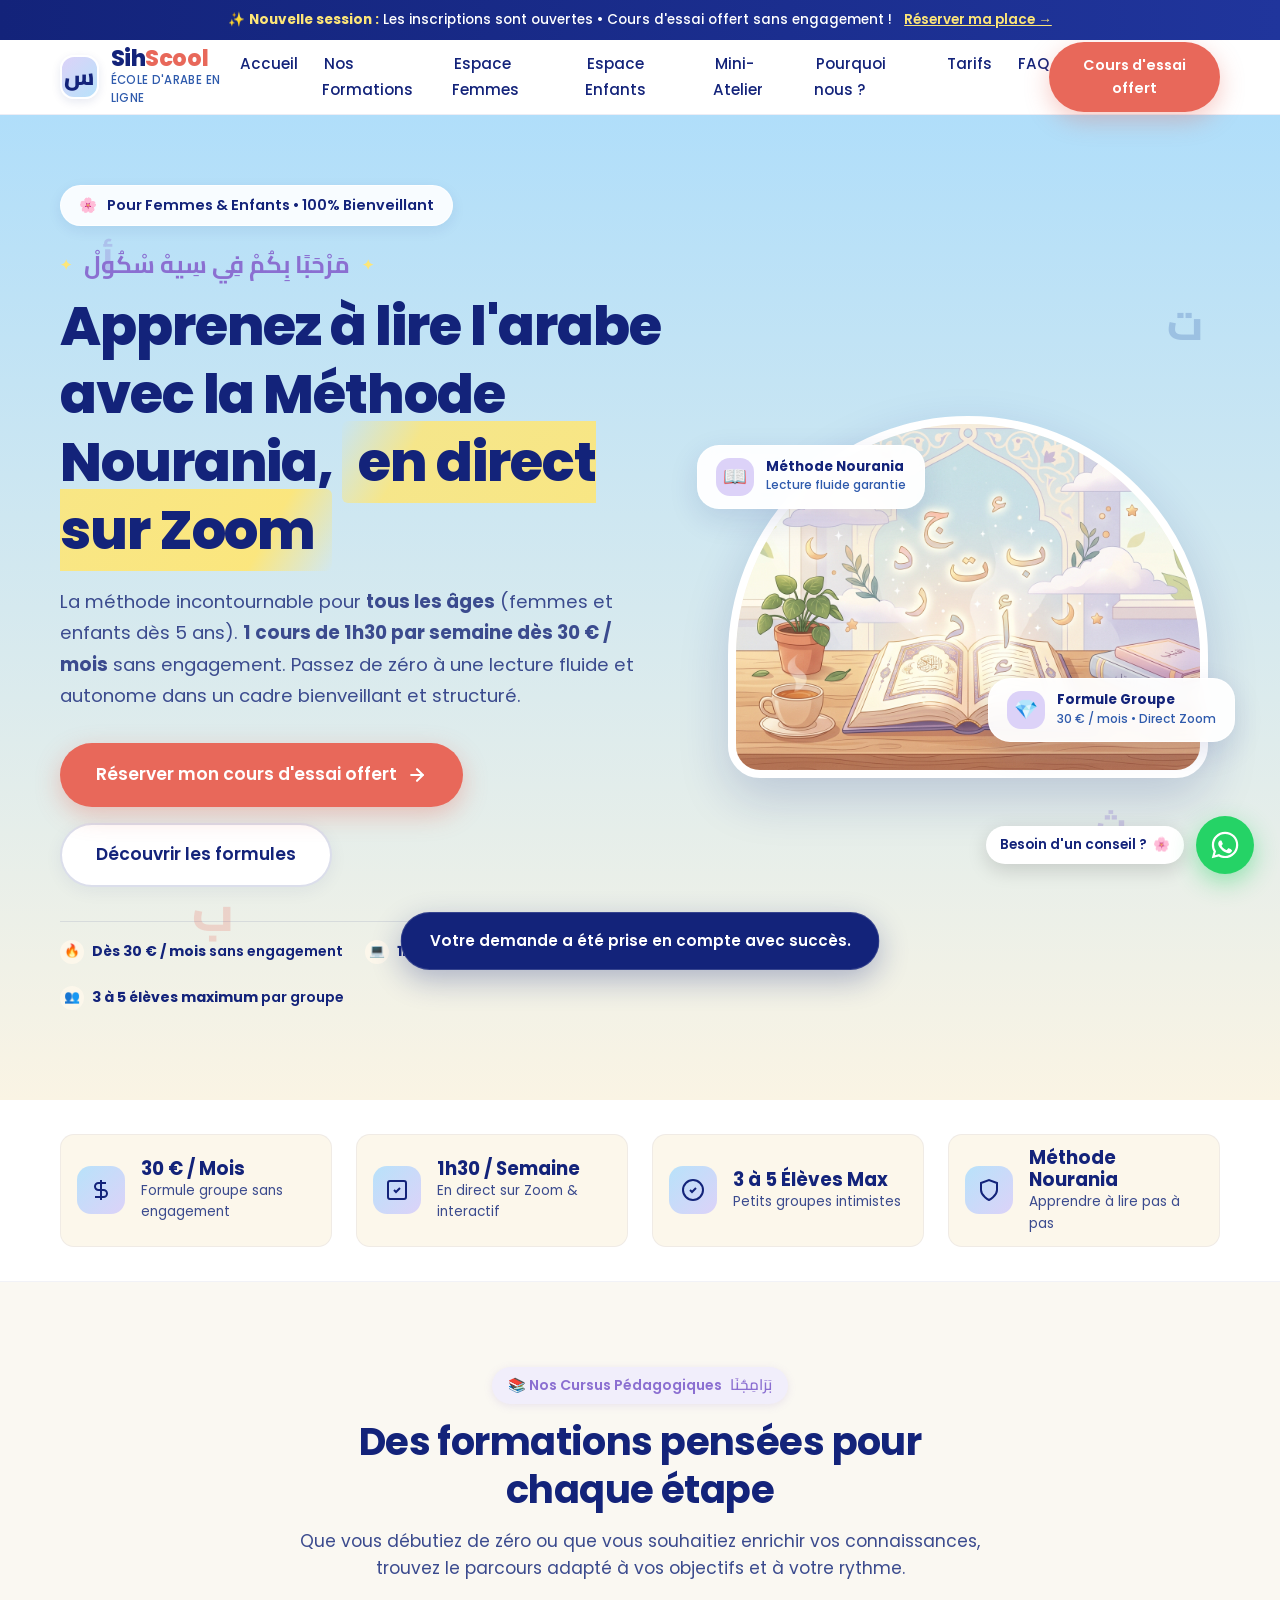
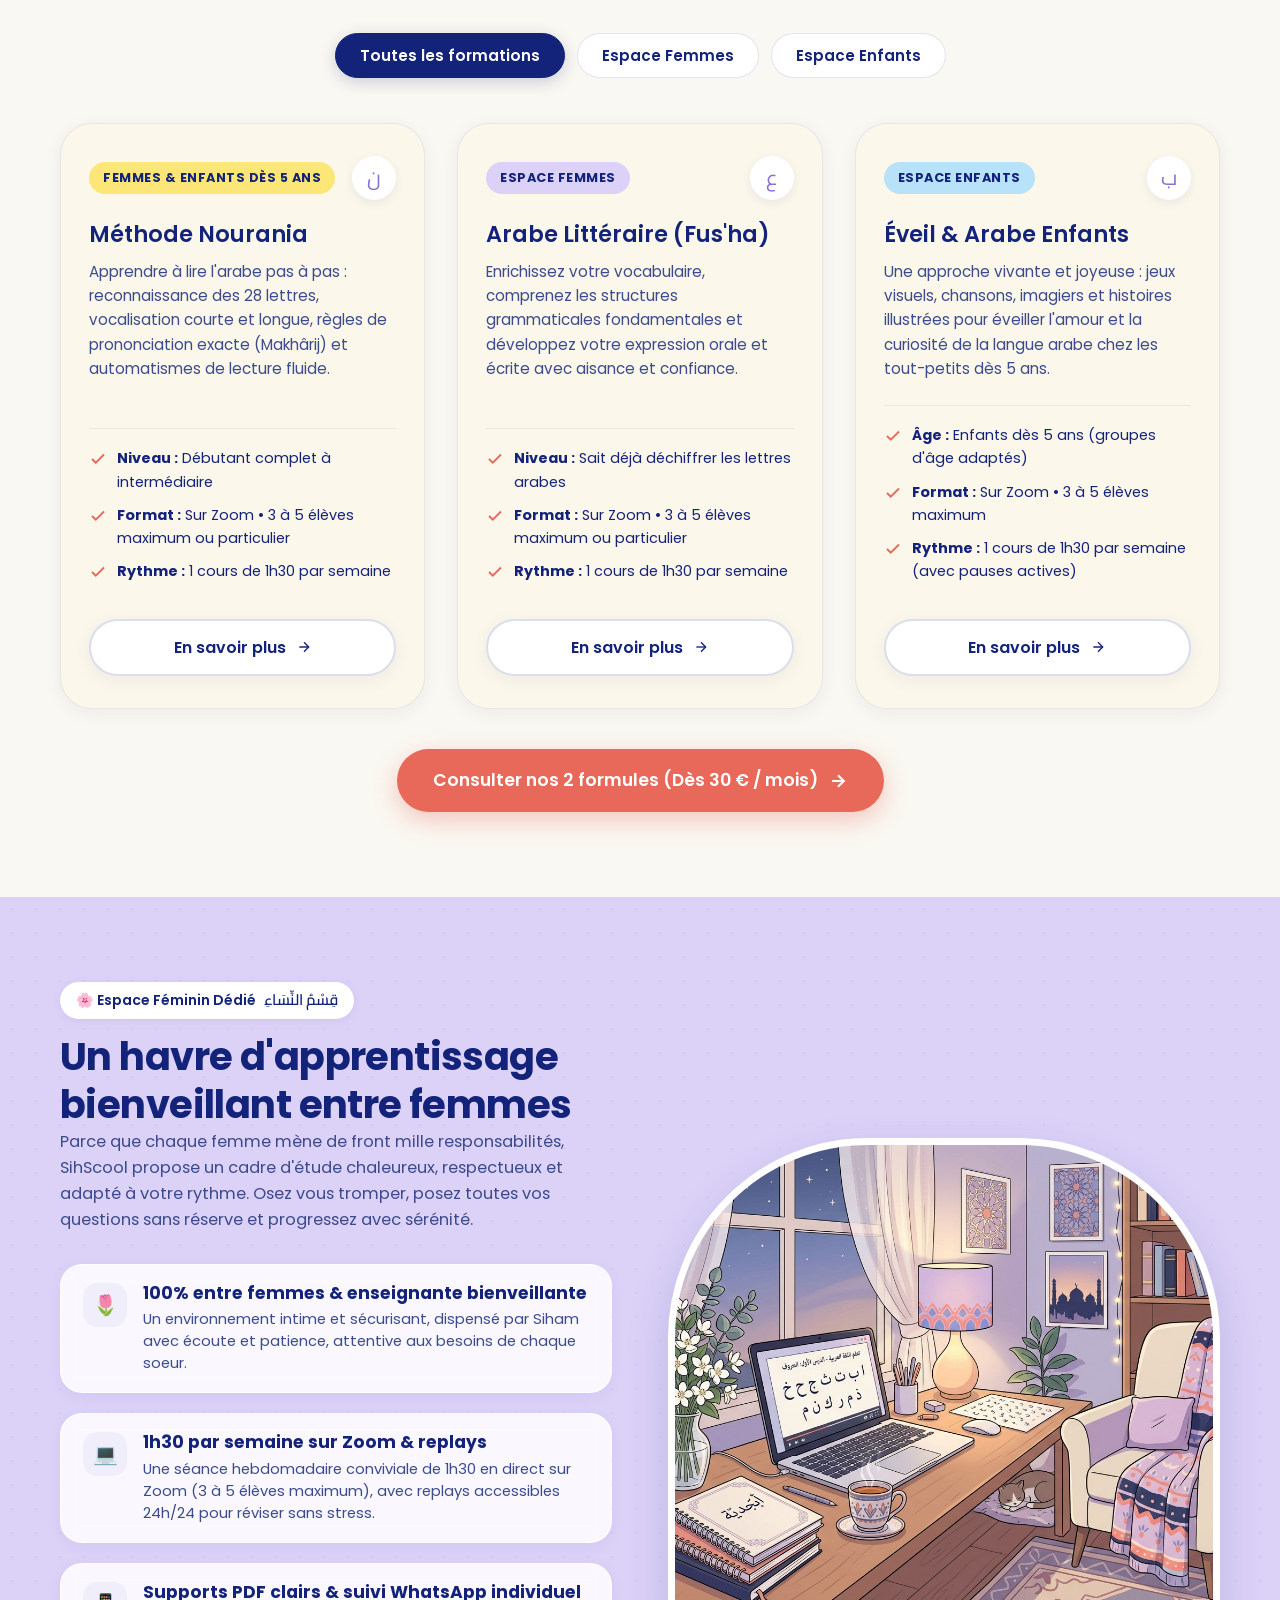
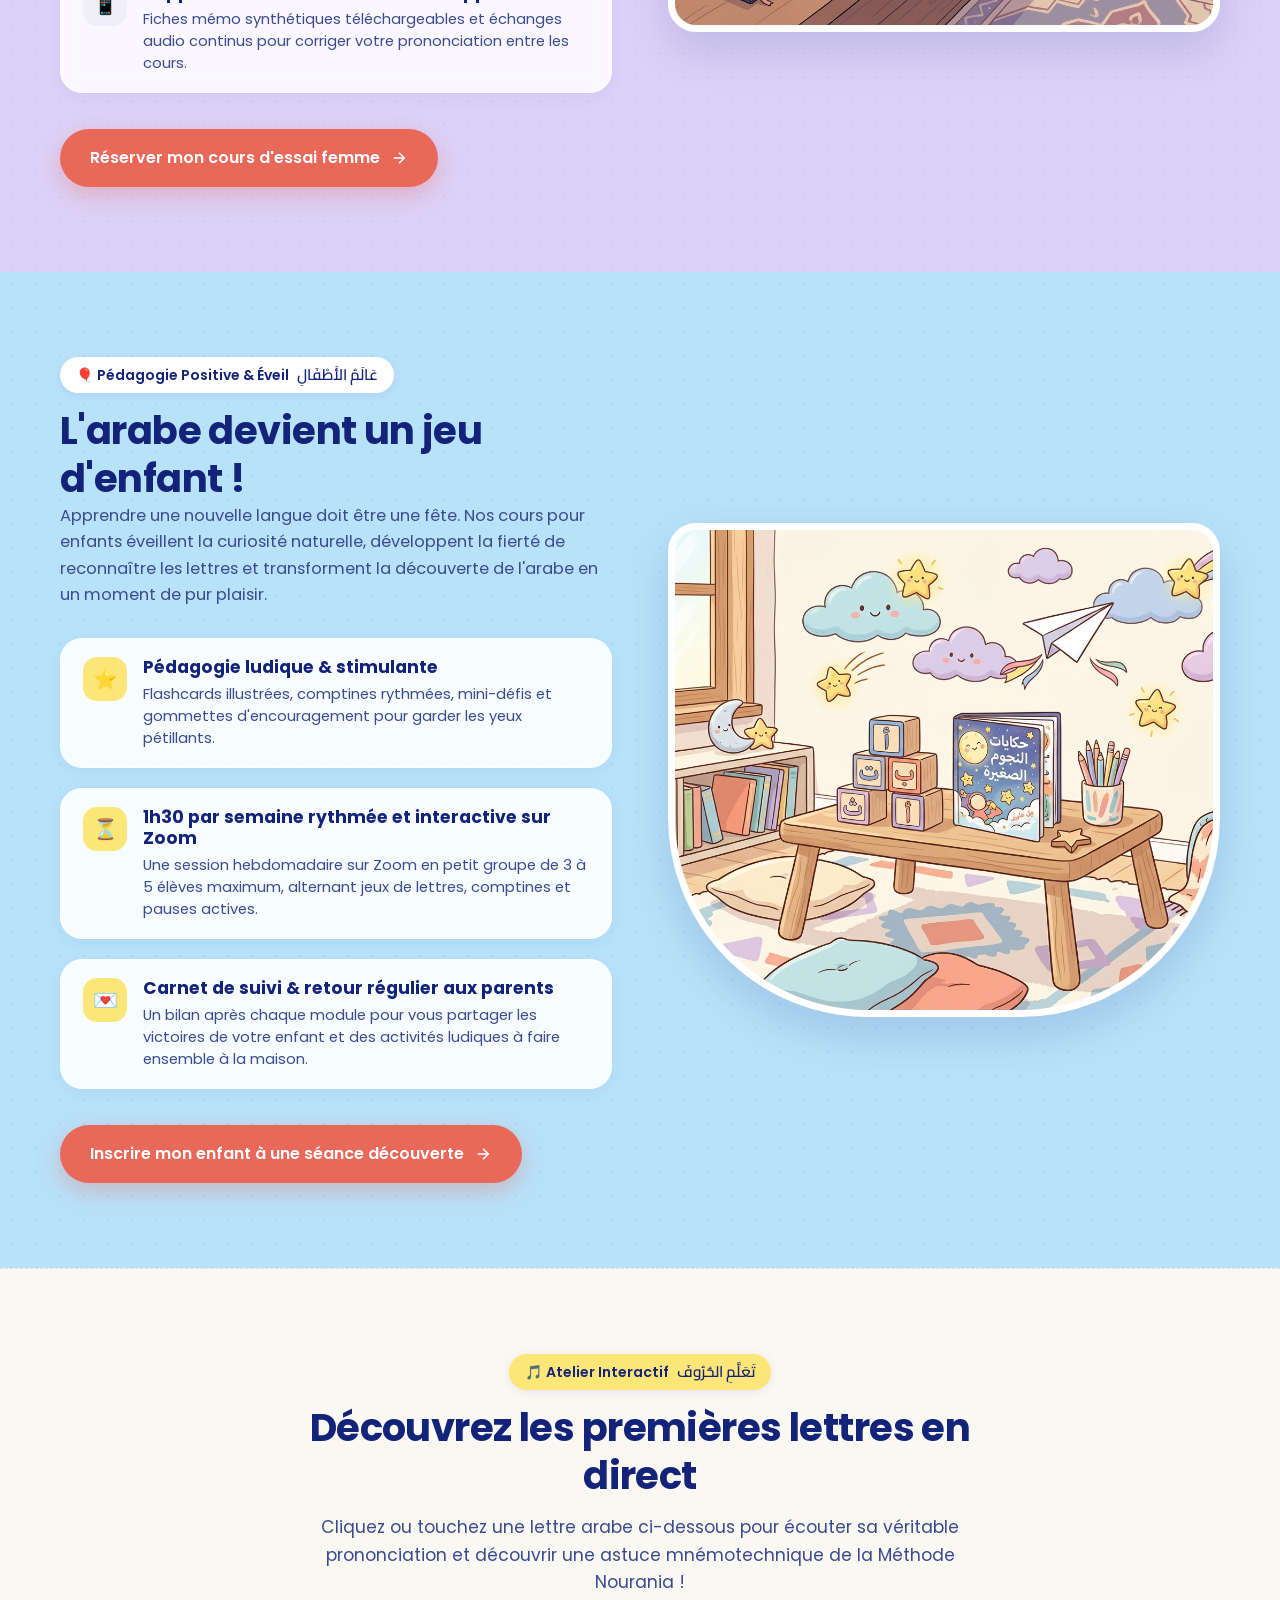
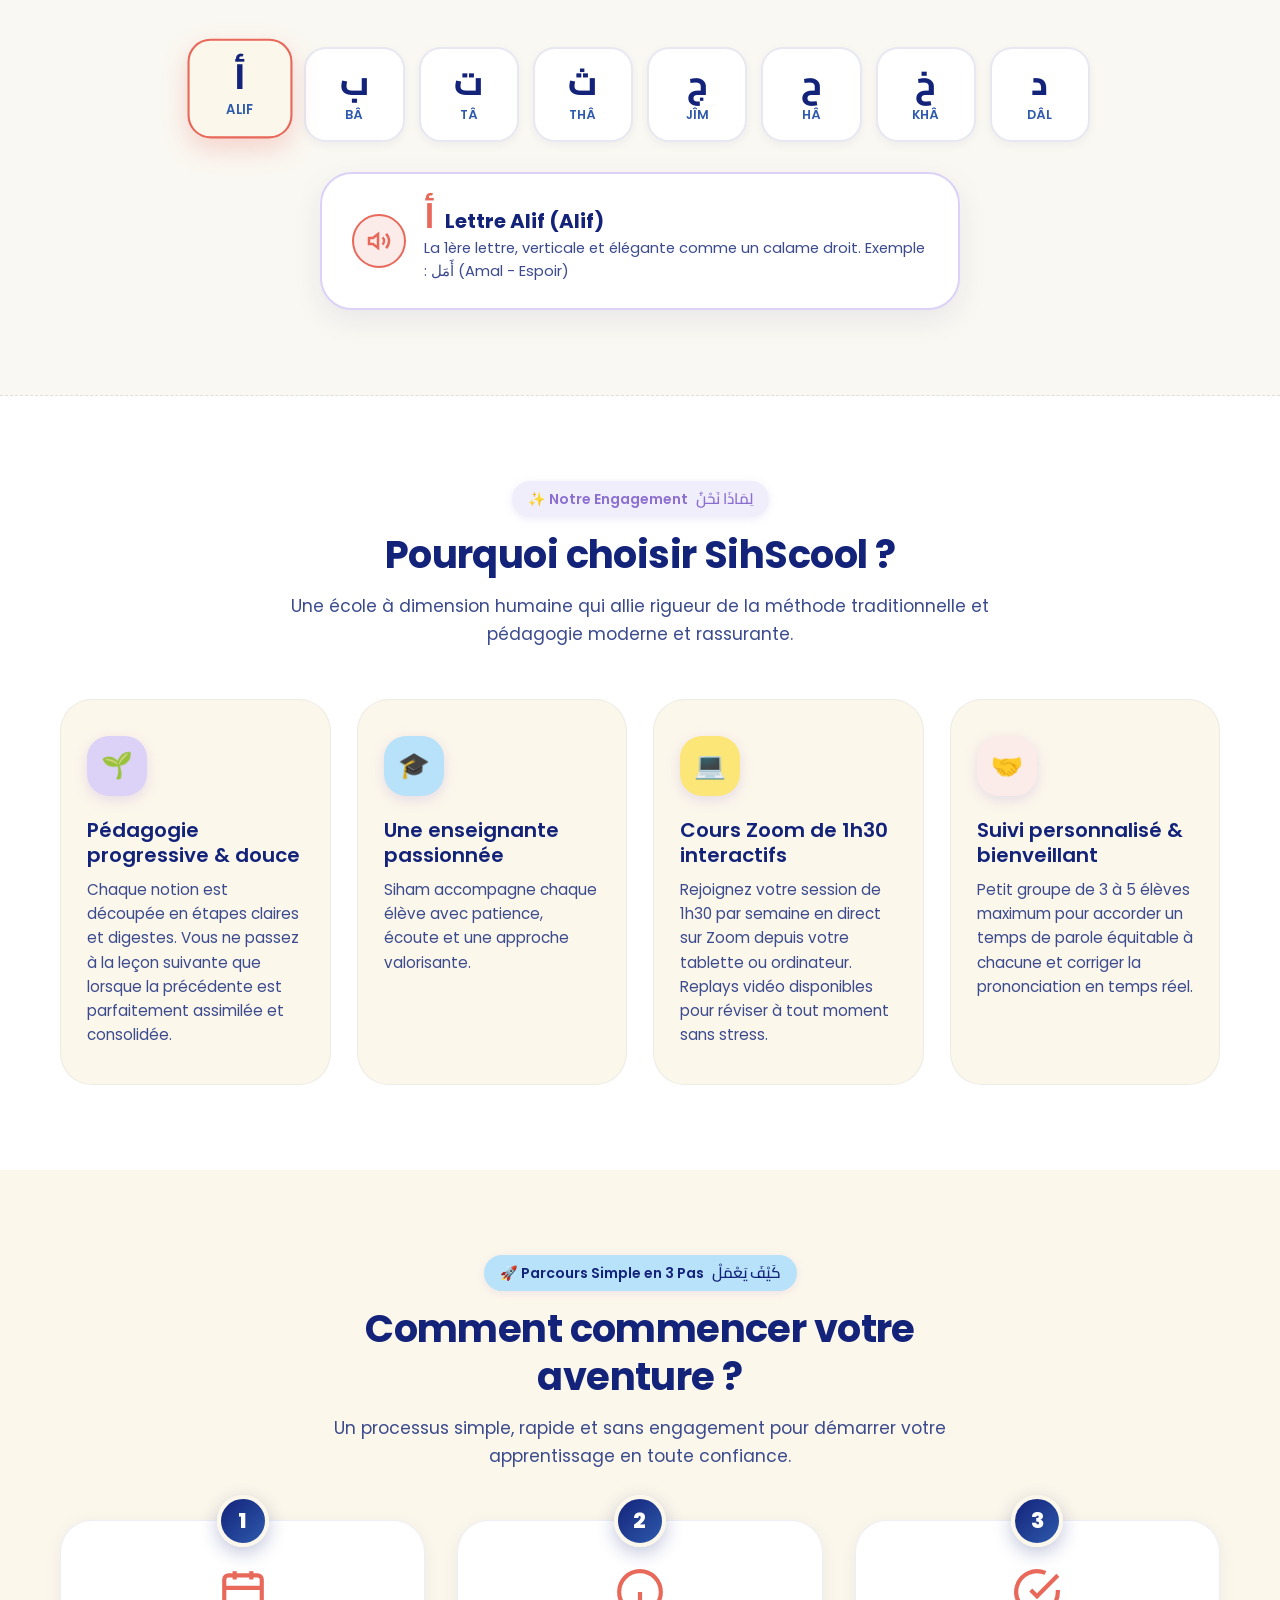
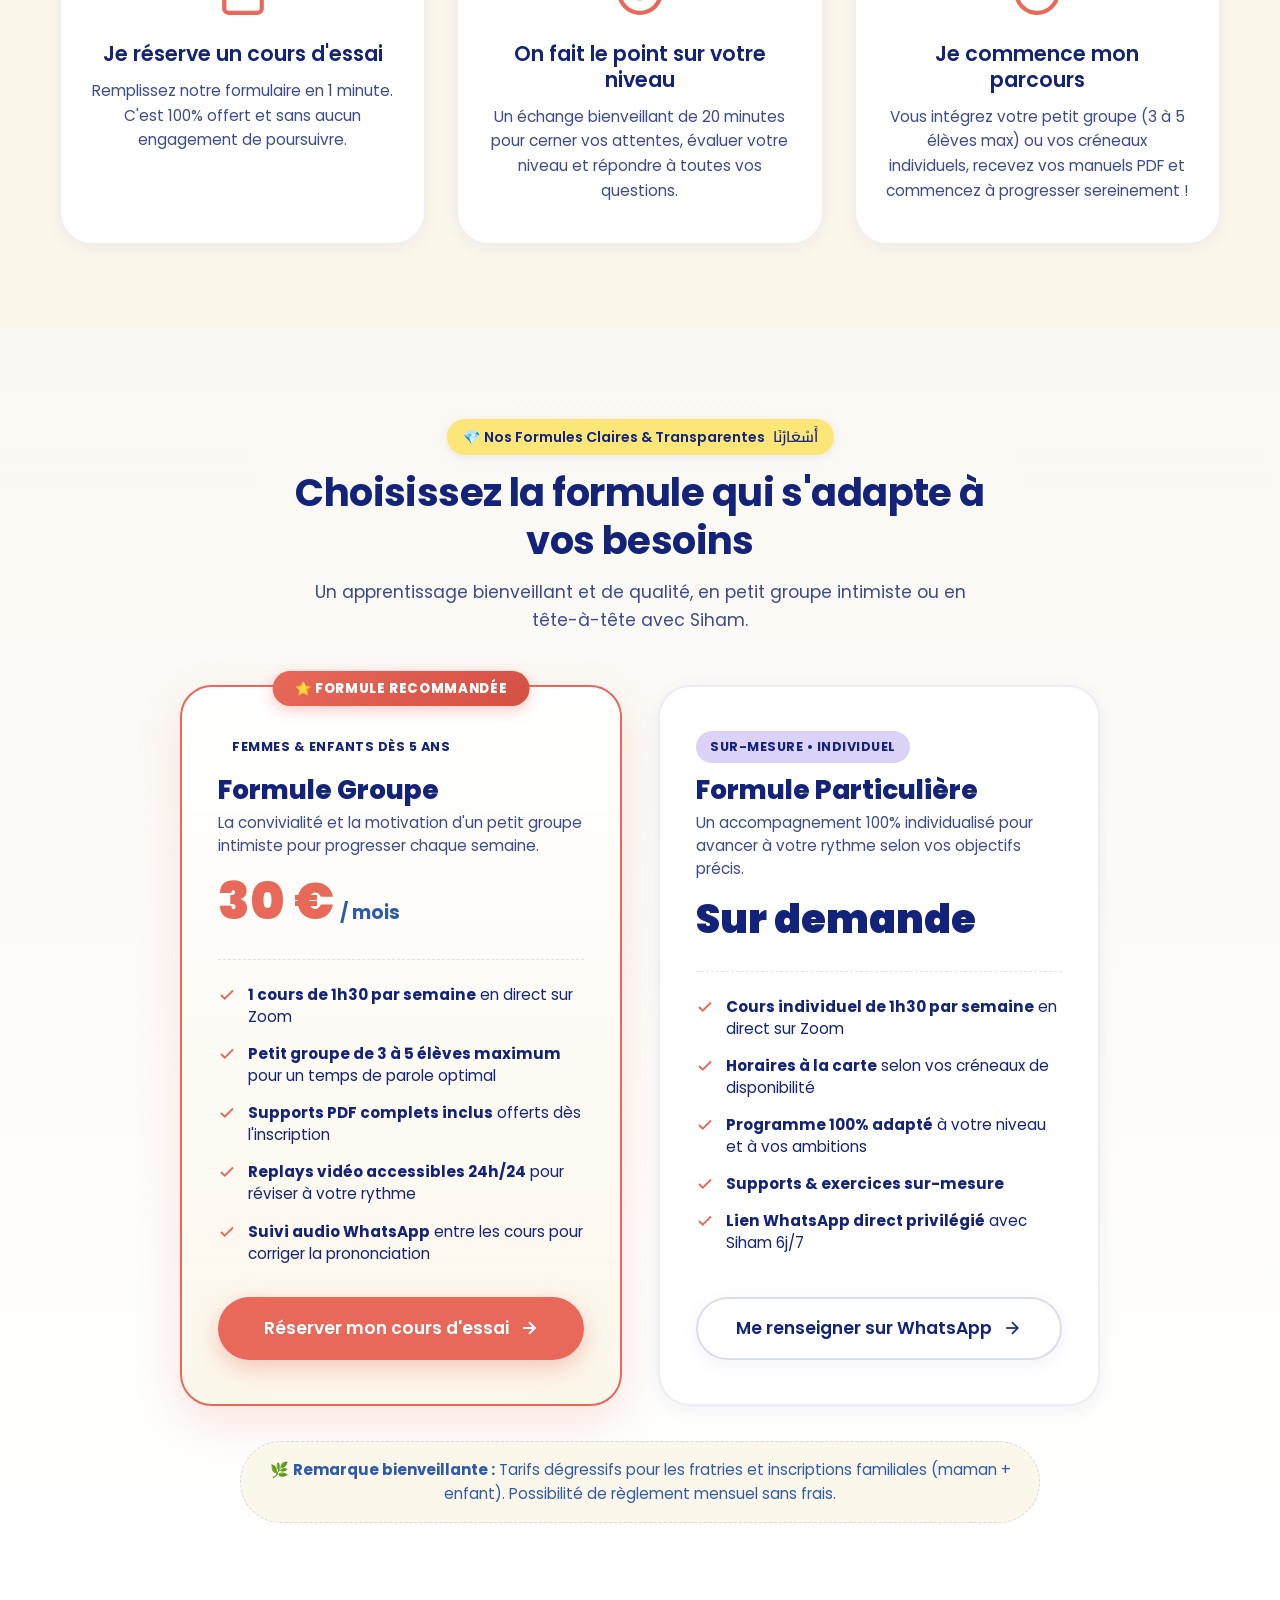
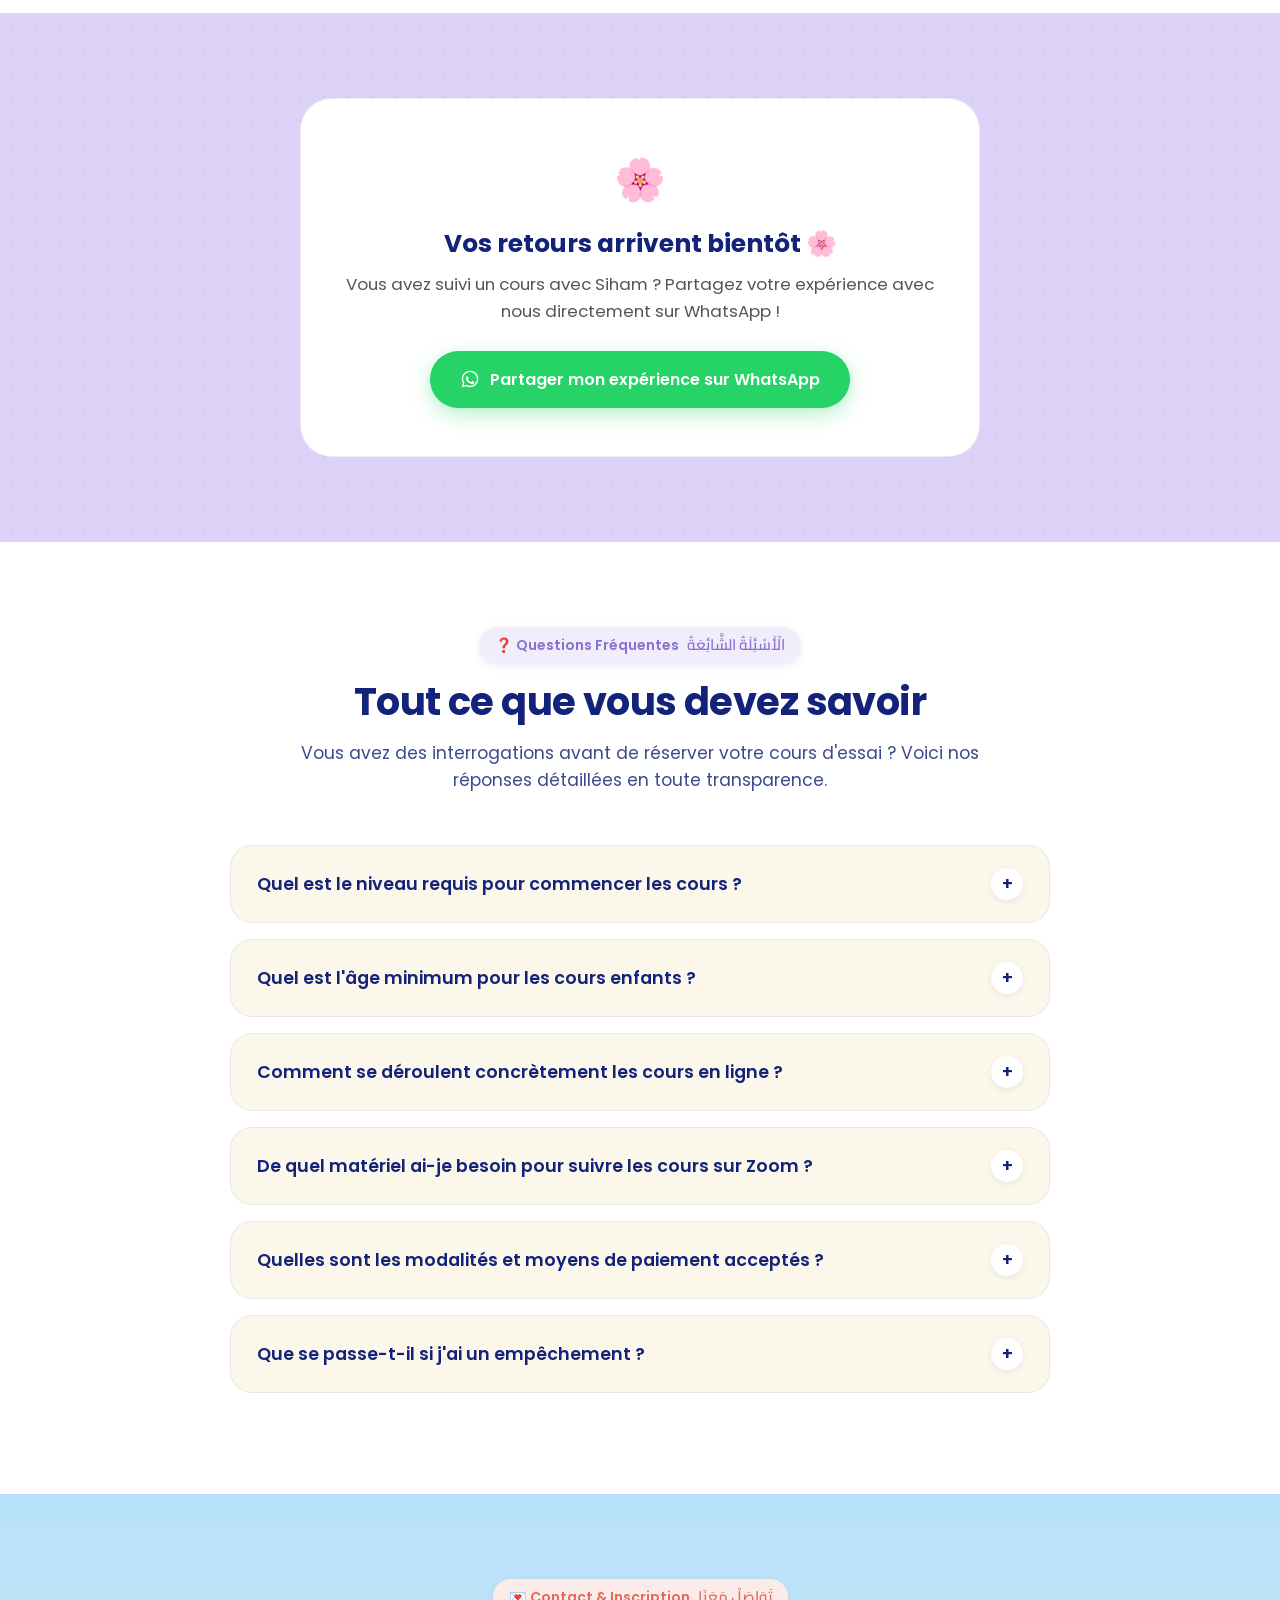
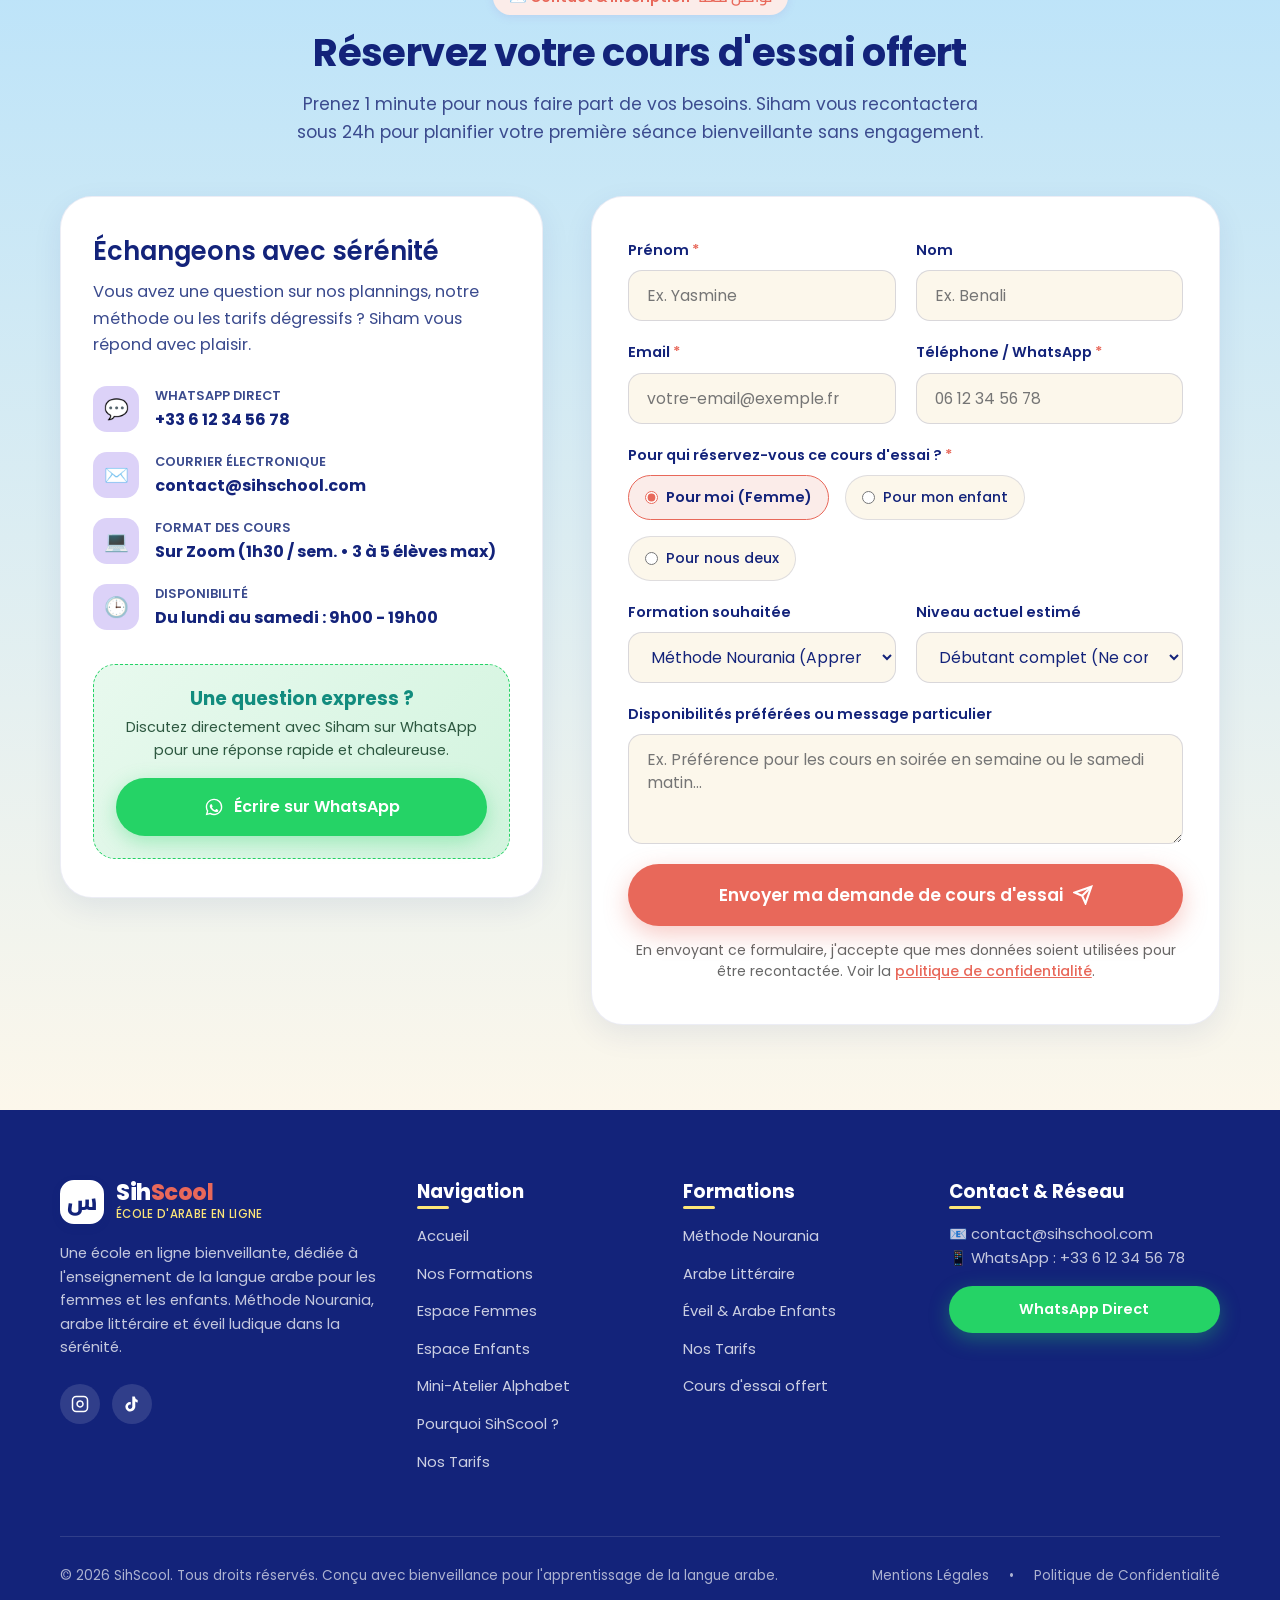
==== index.html @ c2a39a17 "feat(mobile): carousels horizontaux sans tremblement de page et indicateurs interactifs" ====
<!DOCTYPE html>
<html lang="fr" dir="ltr">
<head>
  <meta charset="UTF-8">
  <meta name="viewport" content="width=device-width, initial-scale=1.0">
  <title>SihScool | École d'Arabe en Ligne pour Femmes et Enfants - Méthode Nourania</title>
  <meta name="description" content="Apprenez l'arabe avec sérénité et douceur chez SihScool. Cours d'arabe en ligne 100% bienveillants pour femmes et enfants : méthode Nourania pas à pas, arabe littéraire et éveil. Réservez votre cours d'essai offert !">
  <meta name="keywords" content="cours d'arabe en ligne, méthode Nourania, cours d'arabe pour femmes, cours d'arabe pour enfants, apprendre à lire l'arabe, arabe littéraire, sihcool, ecole arabe">
  <meta name="author" content="SihScool">
  
  <!-- Open Graph / Meta Réseaux -->
  <meta property="og:type" content="website">
  <meta property="og:title" content="SihScool - École d'Arabe en Ligne pour Femmes & Enfants">
  <meta property="og:description" content="Apprenez l'arabe avec sérénité, à votre rythme. Méthode Nourania, cours interactifs bienveillants et suivi personnalisé.">
  <meta property="og:url" content="https://sihschool.com">
  <meta property="og:image" content="https://sihschool.com/assets/images/hero-art.jpg">
  
  <meta name="theme-color" content="#13237A">
  <link rel="icon" href="data:image/svg+xml,<svg xmlns=%22http://www.w3.org/2000/svg%22 viewBox=%220 0 32 32%22 width=%2232%22 height=%2232%22><circle cx=%2216%22 cy=%2216%22 r=%2216%22 fill=%22%2313237A%22/><text x=%2216%22 y=%2222%22 font-size=%2218%22 text-anchor=%22middle%22 fill=%22%23FCF7EB%22 font-family=%22sans-serif%22 font-weight=%22bold%22>س</text></svg>">
  
  <!-- Google Fonts: Poppins & Cairo -->
  <link rel="preconnect" href="https://fonts.googleapis.com">
  <link rel="preconnect" href="https://fonts.gstatic.com" crossorigin>
  <link href="https://fonts.googleapis.com/css2?family=Cairo:wght@500;600;700;800;900&family=Poppins:ital,wght@0,300;0,400;0,500;0,600;0,700;0,800;1,400;1,600&display=swap" rel="stylesheet">
  
  <!-- Main Stylesheet -->
  <link rel="stylesheet" href="css/style.css">
</head>
<body>

  <!-- ================= TOP ANNOUNCEMENT BAR ================= -->
  <aside class="top-bar" aria-label="Bandeau d'information">
    <div class="container">
      ✨ <strong>Nouvelle session :</strong> Les inscriptions sont ouvertes • Cours d'essai offert sans engagement !
      <a href="#contact">Réserver ma place &rarr;</a>
    </div>
  </aside>

  <!-- ================= STICKY HEADER & NAVBAR ================= -->
  <header class="site-header" id="siteHeader">
    <div class="container nav-container">
      <!-- Brand Logo -->
      <a href="#" class="brand-logo" aria-label="SihScool - Accueil">
        <div class="logo-icon-box" aria-hidden="true">س</div>
        <div class="logo-text-group">
          <span class="logo-name">Sih<span>Scool</span></span>
          <span class="logo-tagline">École d'Arabe en Ligne</span>
        </div>
      </a>

      <!-- Desktop Nav Menu -->
      <nav aria-label="Navigation principale">
        <ul class="nav-menu" id="mainNavMenu">
          <li><a href="#accueil" class="nav-link">Accueil</a></li>
          <li><a href="#formations" class="nav-link">Nos Formations</a></li>
          <li><a href="#femmes" class="nav-link">Espace Femmes</a></li>
          <li><a href="#enfants" class="nav-link">Espace Enfants</a></li>
          <li><a href="#atelier-alphabet" class="nav-link">Mini-Atelier</a></li>
          <li><a href="#pourquoi" class="nav-link">Pourquoi nous ?</a></li>
          <li><a href="#tarifs" class="nav-link">Tarifs</a></li>
          <li><a href="#faq" class="nav-link">FAQ</a></li>
          <li class="mobile-nav-cta">
            <a href="#contact" class="btn btn-coral" style="width: 100%;">Réserver un cours d'essai</a>
          </li>
        </ul>
      </nav>

      <!-- Desktop Actions -->
      <div class="nav-actions">
        <a href="#contact" class="btn btn-coral btn-sm btn-glow">Cours d'essai offert</a>
      </div>

      <!-- Mobile Hamburger Toggle -->
      <button class="mobile-toggle" id="mobileMenuBtn" aria-label="Ouvrir le menu de navigation" aria-expanded="false" aria-controls="mainNavMenu">
        <span></span>
        <span></span>
        <span></span>
      </button>
    </div>
  </header>

  <!-- ================= HERO SECTION ================= -->
  <section class="hero-section" id="accueil">
    <!-- Floating background decorative Arabic letters -->
    <div class="arabic-letter-particle letter-1" aria-hidden="true">أ</div>
    <div class="arabic-letter-particle letter-2" aria-hidden="true">ب</div>
    <div class="arabic-letter-particle letter-3" aria-hidden="true">ت</div>
    <div class="arabic-letter-particle letter-4" aria-hidden="true">ث</div>

    <div class="container">
      <div class="hero-grid">
        <!-- Hero Text Content -->
        <div class="hero-content">
          <div class="hero-tag">
            <span class="sparkle">🌸</span>
            <span>Pour Femmes & Enfants • 100% Bienveillant</span>
          </div>

          <div class="hero-arabic-welcome" aria-hidden="true">
            مَرْحَبًا بِكُمْ فِي سِيهْ سْكُولْ
          </div>

          <h1 class="hero-title">
            Apprenez à lire l'arabe avec la Méthode Nourania, <span class="highlight-yellow">en direct sur Zoom</span>
          </h1>

          <p class="hero-description">
            La méthode incontournable pour <strong>tous les âges</strong> (femmes et enfants dès 5 ans). <strong>1 cours de 1h30 par semaine dès 30 € / mois</strong> sans engagement. Passez de zéro à une lecture fluide et autonome dans un cadre bienveillant et structuré.
          </p>

          <div class="hero-cta-group">
            <a href="#contact" class="btn btn-coral btn-lg btn-glow">
              <span>Réserver mon cours d'essai offert</span>
              <svg width="20" height="20" viewBox="0 0 24 24" fill="none" stroke="currentColor" stroke-width="2.5" stroke-linecap="round" stroke-linejoin="round" aria-hidden="true"><path d="M5 12h14"/><path d="m12 5 7 7-7 7"/></svg>
            </a>
            <a href="#tarifs" class="btn btn-secondary btn-lg">
              <span>Découvrir les formules</span>
            </a>
          </div>

          <!-- Trust Badges Row -->
          <div class="hero-trust-row">
            <div class="trust-item">
              <span class="trust-icon">🔥</span>
              <span><strong>Dès 30 € / mois</strong> sans engagement</span>
            </div>
            <div class="trust-item">
              <span class="trust-icon">💻</span>
              <span><strong>1h30 / semaine</strong> sur Zoom</span>
            </div>
            <div class="trust-item">
              <span class="trust-icon">👥</span>
              <span><strong>3 à 5 élèves maximum</strong> par groupe</span>
            </div>
          </div>
        </div>

        <!-- Hero Visual Media with Arch Frame -->
        <div class="hero-media-wrapper">
          <div class="arch-frame">
            <img src="assets/images/hero-art.jpg" alt="Illustration chaleureuse et lumineuse d'apprentissage de l'arabe, livre ouvert et lettres arabes dorées flottantes" width="600" height="450" loading="eager">
          </div>

          <!-- Floating Badges on Illustration -->
          <div class="floating-badge badge-top-left" aria-hidden="true">
            <div class="badge-icon">📖</div>
            <div>
              <div class="badge-title">Méthode Nourania</div>
              <div class="badge-sub">Lecture fluide garantie</div>
            </div>
          </div>

          <div class="floating-badge badge-bottom-right" aria-hidden="true">
            <div class="badge-icon">💎</div>
            <div>
              <div class="badge-title">Formule Groupe</div>
              <div class="badge-sub">30 € / mois • Direct Zoom</div>
            </div>
          </div>
        </div>
      </div>
    </div>
  </section>

  <!-- ================= REASSURANCE STATS BAR ================= -->
  <section class="stats-bar" aria-label="Points clés de réassurance">
    <div class="container">
      <div class="stats-grid">
        <div class="stat-card">
          <div class="stat-icon" aria-hidden="true">
            <svg width="24" height="24" viewBox="0 0 24 24" fill="none" stroke="currentColor" stroke-width="2"><path d="M12 2v20M17 5H9.5a3.5 3.5 0 0 0 0 7h5a3.5 3.5 0 0 1 0 7H6"/></svg>
          </div>
          <div class="stat-info">
            <h4>30 € / Mois</h4>
            <p>Formule groupe sans engagement</p>
          </div>
        </div>

        <div class="stat-card">
          <div class="stat-icon" aria-hidden="true">
            <svg width="24" height="24" viewBox="0 0 24 24" fill="none" stroke="currentColor" stroke-width="2"><rect width="18" height="18" x="3" y="3" rx="2"/><path d="m9 12 2 2 4-4"/></svg>
          </div>
          <div class="stat-info">
            <h4>1h30 / Semaine</h4>
            <p>En direct sur Zoom & interactif</p>
          </div>
        </div>

        <div class="stat-card">
          <div class="stat-icon" aria-hidden="true">
            <svg width="24" height="24" viewBox="0 0 24 24" fill="none" stroke="currentColor" stroke-width="2"><circle cx="12" cy="12" r="10"/><path d="m9 12 2 2 4-4"/></svg>
          </div>
          <div class="stat-info">
            <h4>3 à 5 Élèves Max</h4>
            <p>Petits groupes intimistes</p>
          </div>
        </div>

        <div class="stat-card">
          <div class="stat-icon" aria-hidden="true">
            <svg width="24" height="24" viewBox="0 0 24 24" fill="none" stroke="currentColor" stroke-width="2"><path d="M12 22s8-4 8-10V5l-8-3-8 3v7c0 6 8 10 8 10z"/></svg>
          </div>
          <div class="stat-info">
            <h4>Méthode Nourania</h4>
            <p>Apprendre à lire pas à pas</p>
          </div>
        </div>
      </div>
    </div>
  </section>

  <!-- ================= SECTION FORMATIONS ================= -->
  <section class="formations-section" id="formations">
    <div class="container">
      <div class="section-header reveal-on-scroll">
        <span class="section-badge">
          <span>📚 Nos Cursus Pédagogiques</span>
          <span class="ar-badge">بَرَامِجُنَا</span>
        </span>
        <h2>Des formations pensées pour chaque étape</h2>
        <p>Que vous débutiez de zéro ou que vous souhaitiez enrichir vos connaissances, trouvez le parcours adapté à vos objectifs et à votre rythme.</p>
      </div>

      <!-- Filter Buttons -->
      <div class="course-filter-nav reveal-on-scroll" role="tablist" aria-label="Filtrer les formations">
        <button class="filter-btn active" data-filter="all" role="tab" aria-selected="true">Toutes les formations</button>
        <button class="filter-btn" data-filter="women" role="tab" aria-selected="false">Espace Femmes</button>
        <button class="filter-btn" data-filter="kids" role="tab" aria-selected="false">Espace Enfants</button>
      </div>

      <!-- Courses Grid : Exactement les 3 formations officielles -->
      <div class="courses-grid" id="coursesGrid">
        <!-- Formation 1: Nourania -->
        <article class="course-card reveal-on-scroll" data-category="both">
          <div class="card-top-meta">
            <span class="audience-badge badge-both">Femmes & Enfants dès 5 ans</span>
            <div class="arabic-pill" aria-hidden="true">ن</div>
          </div>
          <h3>Méthode Nourania</h3>
          <p class="course-desc">
            Apprendre à lire l'arabe pas à pas : reconnaissance des 28 lettres, vocalisation courte et longue, règles de prononciation exacte (Makhârij) et automatismes de lecture fluide.
          </p>
          <ul class="course-features-list">
            <li>
              <svg width="18" height="18" viewBox="0 0 24 24" fill="none" stroke="currentColor" stroke-width="2.5"><polyline points="20 6 9 17 4 12"/></svg>
              <span><strong>Niveau :</strong> Débutant complet à intermédiaire</span>
            </li>
            <li>
              <svg width="18" height="18" viewBox="0 0 24 24" fill="none" stroke="currentColor" stroke-width="2.5"><polyline points="20 6 9 17 4 12"/></svg>
              <span><strong>Format :</strong> Sur Zoom • 3 à 5 élèves maximum ou particulier</span>
            </li>
            <li>
              <svg width="18" height="18" viewBox="0 0 24 24" fill="none" stroke="currentColor" stroke-width="2.5"><polyline points="20 6 9 17 4 12"/></svg>
              <span><strong>Rythme :</strong> 1 cours de 1h30 par semaine</span>
            </li>
          </ul>
          <div class="course-card-footer">
            <button class="btn btn-secondary open-course-details" data-course="nourania" style="width: 100%;">
              <span>En savoir plus</span>
              <svg width="16" height="16" viewBox="0 0 24 24" fill="none" stroke="currentColor" stroke-width="2"><path d="M5 12h14"/><path d="m12 5 7 7-7 7"/></svg>
            </button>
          </div>
        </article>

        <!-- Formation 2: Arabe Littéraire -->
        <article class="course-card reveal-on-scroll" data-category="women">
          <div class="card-top-meta">
            <span class="audience-badge badge-women">Espace Femmes</span>
            <div class="arabic-pill" aria-hidden="true">ع</div>
          </div>
          <h3>Arabe Littéraire (Fus'ha)</h3>
          <p class="course-desc">
            Enrichissez votre vocabulaire, comprenez les structures grammaticales fondamentales et développez votre expression orale et écrite avec aisance et confiance.
          </p>
          <ul class="course-features-list">
            <li>
              <svg width="18" height="18" viewBox="0 0 24 24" fill="none" stroke="currentColor" stroke-width="2.5"><polyline points="20 6 9 17 4 12"/></svg>
              <span><strong>Niveau :</strong> Sait déjà déchiffrer les lettres arabes</span>
            </li>
            <li>
              <svg width="18" height="18" viewBox="0 0 24 24" fill="none" stroke="currentColor" stroke-width="2.5"><polyline points="20 6 9 17 4 12"/></svg>
              <span><strong>Format :</strong> Sur Zoom • 3 à 5 élèves maximum ou particulier</span>
            </li>
            <li>
              <svg width="18" height="18" viewBox="0 0 24 24" fill="none" stroke="currentColor" stroke-width="2.5"><polyline points="20 6 9 17 4 12"/></svg>
              <span><strong>Rythme :</strong> 1 cours de 1h30 par semaine</span>
            </li>
          </ul>
          <div class="course-card-footer">
            <button class="btn btn-secondary open-course-details" data-course="fusha" style="width: 100%;">
              <span>En savoir plus</span>
              <svg width="16" height="16" viewBox="0 0 24 24" fill="none" stroke="currentColor" stroke-width="2"><path d="M5 12h14"/><path d="m12 5 7 7-7 7"/></svg>
            </button>
          </div>
        </article>

        <!-- Formation 3: Éveil & Arabe Enfants -->
        <article class="course-card reveal-on-scroll" data-category="kids">
          <div class="card-top-meta">
            <span class="audience-badge badge-kids">Espace Enfants</span>
            <div class="arabic-pill" aria-hidden="true">ب</div>
          </div>
          <h3>Éveil & Arabe Enfants</h3>
          <p class="course-desc">
            Une approche vivante et joyeuse : jeux visuels, chansons, imagiers et histoires illustrées pour éveiller l'amour et la curiosité de la langue arabe chez les tout-petits dès 5 ans.
          </p>
          <ul class="course-features-list">
            <li>
              <svg width="18" height="18" viewBox="0 0 24 24" fill="none" stroke="currentColor" stroke-width="2.5"><polyline points="20 6 9 17 4 12"/></svg>
              <span><strong>Âge :</strong> Enfants dès 5 ans (groupes d'âge adaptés)</span>
            </li>
            <li>
              <svg width="18" height="18" viewBox="0 0 24 24" fill="none" stroke="currentColor" stroke-width="2.5"><polyline points="20 6 9 17 4 12"/></svg>
              <span><strong>Format :</strong> Sur Zoom • 3 à 5 élèves maximum</span>
            </li>
            <li>
              <svg width="18" height="18" viewBox="0 0 24 24" fill="none" stroke="currentColor" stroke-width="2.5"><polyline points="20 6 9 17 4 12"/></svg>
              <span><strong>Rythme :</strong> 1 cours de 1h30 par semaine (avec pauses actives)</span>
            </li>
          </ul>
          <div class="course-card-footer">
            <button class="btn btn-secondary open-course-details" data-course="eveil-enfants" style="width: 100%;">
              <span>En savoir plus</span>
              <svg width="16" height="16" viewBox="0 0 24 24" fill="none" stroke="currentColor" stroke-width="2"><path d="M5 12h14"/><path d="m12 5 7 7-7 7"/></svg>
            </button>
          </div>
        </article>
      </div>

      <!-- Mobile Swipe Indicator -->
      <div class="mobile-swipe-indicator" data-for="coursesGrid" aria-hidden="true">
        <span class="swipe-hint">Glissez pour voir les 3 formations ↔</span>
        <div class="swipe-dots">
          <span class="swipe-dot active"></span>
          <span class="swipe-dot"></span>
          <span class="swipe-dot"></span>
        </div>
      </div>

      <div style="text-align: center; margin-top: 40px;" class="reveal-on-scroll">
        <a href="#tarifs" class="btn btn-coral btn-lg btn-glow">
          <span>Consulter nos 2 formules (Dès 30 € / mois)</span>
          <svg width="20" height="20" viewBox="0 0 24 24" fill="none" stroke="currentColor" stroke-width="2.5"><path d="M5 12h14"/><path d="m12 5 7 7-7 7"/></svg>
        </a>
      </div>
    </div>
  </section>

  <!-- ================= SECTION ESPACE FEMMES ================= -->
  <section class="women-section pattern-overlay" id="femmes">
    <div class="container">
      <div class="split-layout">
        <!-- Text Left -->
        <div class="split-content reveal-on-scroll">
          <span class="section-badge" style="background-color: #FFFFFF; color: var(--c-night-blue);">
            <span>🌸 Espace Féminin Dédié</span>
            <span class="ar-badge">قِسْمُ النِّسَاءِ</span>
          </span>
          <h2>Un havre d'apprentissage bienveillant entre femmes</h2>
          <p>
            Parce que chaque femme mène de front mille responsabilités, SihScool propose un cadre d'étude chaleureux, respectueux et adapté à votre rythme. Osez vous tromper, posez toutes vos questions sans réserve et progressez avec sérénité.
          </p>

          <div class="feature-benefits-list">
            <div class="benefit-card">
              <div class="benefit-icon-box" aria-hidden="true">🌷</div>
              <div class="benefit-text">
                <h4>100% entre femmes & enseignante bienveillante</h4>
                <p>Un environnement intime et sécurisant, dispensé par Siham avec écoute et patience, attentive aux besoins de chaque soeur.</p>
              </div>
            </div>

            <div class="benefit-card">
              <div class="benefit-icon-box" aria-hidden="true">💻</div>
              <div class="benefit-text">
                <h4>1h30 par semaine sur Zoom & replays</h4>
                <p>Une séance hebdomadaire conviviale de 1h30 en direct sur Zoom (3 à 5 élèves maximum), avec replays accessibles 24h/24 pour réviser sans stress.</p>
              </div>
            </div>

            <div class="benefit-card">
              <div class="benefit-icon-box" aria-hidden="true">📱</div>
              <div class="benefit-text">
                <h4>Supports PDF clairs & suivi WhatsApp individuel</h4>
                <p>Fiches mémo synthétiques téléchargeables et échanges audio continus pour corriger votre prononciation entre les cours.</p>
              </div>
            </div>
          </div>

          <div>
            <a href="#contact" class="btn btn-coral">
              <span>Réserver mon cours d'essai femme</span>
              <svg width="18" height="18" viewBox="0 0 24 24" fill="none" stroke="currentColor" stroke-width="2"><path d="M5 12h14"/><path d="m12 5 7 7-7 7"/></svg>
            </a>
          </div>
        </div>

        <!-- Visual Right (Arch Image) -->
        <div class="split-visual reveal-on-scroll">
          <div class="arch-visual-card">
            <img src="assets/images/women-space.jpg" alt="Espace de travail apaisant et chaleureux avec ordinateur, thé parfumé, fleurs blanches et carnet de calligraphie arabe" width="550" height="480" loading="lazy">
          </div>
        </div>
      </div>
    </div>
  </section>

  <!-- ================= SECTION ESPACE ENFANTS ================= -->
  <section class="kids-section pattern-overlay" id="enfants">
    <div class="container">
      <div class="split-layout" style="grid-template-columns: 1fr 1fr;">
        <!-- Visual Left (Kids Visual) -->
        <div class="split-visual reveal-on-scroll" style="order: 2;">
          <div class="kids-visual-card">
            <img src="assets/images/kids-space.jpg" alt="Espace d'apprentissage coloré et joyeux pour enfants avec cubes alphabet arabe, étoiles souriantes et livres d'histoires" width="550" height="480" loading="lazy">
          </div>
        </div>

        <!-- Text Right -->
        <div class="split-content reveal-on-scroll" style="order: 1;">
          <span class="section-badge" style="background-color: #FFFFFF; color: var(--c-night-blue);">
            <span>🎈 Pédagogie Positive & Éveil</span>
            <span class="ar-badge">عَالَمُ الأَطْفَالِ</span>
          </span>
          <h2>L'arabe devient un jeu d'enfant !</h2>
          <p>
            Apprendre une nouvelle langue doit être une fête. Nos cours pour enfants éveillent la curiosité naturelle, développent la fierté de reconnaître les lettres et transforment la découverte de l'arabe en un moment de pur plaisir.
          </p>

          <div class="feature-benefits-list">
            <div class="benefit-card kids-card-style">
              <div class="benefit-icon-box" aria-hidden="true">⭐</div>
              <div class="benefit-text">
                <h4>Pédagogie ludique & stimulante</h4>
                <p>Flashcards illustrées, comptines rythmées, mini-défis et gommettes d'encouragement pour garder les yeux pétillants.</p>
              </div>
            </div>

            <div class="benefit-card kids-card-style">
              <div class="benefit-icon-box" aria-hidden="true">⏳</div>
              <div class="benefit-text">
                <h4>1h30 par semaine rythmée et interactive sur Zoom</h4>
                <p>Une session hebdomadaire sur Zoom en petit groupe de 3 à 5 élèves maximum, alternant jeux de lettres, comptines et pauses actives.</p>
              </div>
            </div>

            <div class="benefit-card kids-card-style">
              <div class="benefit-icon-box" aria-hidden="true">💌</div>
              <div class="benefit-text">
                <h4>Carnet de suivi & retour régulier aux parents</h4>
                <p>Un bilan après chaque module pour vous partager les victoires de votre enfant et des activités ludiques à faire ensemble à la maison.</p>
              </div>
            </div>
          </div>

          <div>
            <a href="#contact" class="btn btn-coral">
              <span>Inscrire mon enfant à une séance découverte</span>
              <svg width="18" height="18" viewBox="0 0 24 24" fill="none" stroke="currentColor" stroke-width="2"><path d="M5 12h14"/><path d="m12 5 7 7-7 7"/></svg>
            </a>
          </div>
        </div>
      </div>
    </div>
  </section>

  <!-- ================= SECTION MINI-ATELIER ALPHABET (AUDIO NATIF MOBILE) ================= -->
  <section class="alphabet-workshop" id="atelier-alphabet">
    <div class="container">
      <div class="section-header reveal-on-scroll">
        <span class="section-badge" style="background-color: var(--c-yellow); color: var(--c-night-blue);">
          <span>🎵 Atelier Interactif</span>
          <span class="ar-badge">تَعَلَّمِ الحُرُوفَ</span>
        </span>
        <h2>Découvrez les premières lettres en direct</h2>
        <p>Cliquez ou touchez une lettre arabe ci-dessous pour écouter sa véritable prononciation et découvrir une astuce mnémotechnique de la Méthode Nourania !</p>
      </div>

      <!-- Letters Grid -->
      <div class="alphabet-grid reveal-on-scroll">
        <button class="letter-btn active" data-letter="alif" aria-label="Lettre Alif">
          <span class="letter-char">أ</span>
          <span class="letter-name">Alif</span>
        </button>
        <button class="letter-btn" data-letter="ba" aria-label="Lettre Bâ">
          <span class="letter-char">ب</span>
          <span class="letter-name">Bâ</span>
        </button>
        <button class="letter-btn" data-letter="ta" aria-label="Lettre Tâ">
          <span class="letter-char">ت</span>
          <span class="letter-name">Tâ</span>
        </button>
        <button class="letter-btn" data-letter="tha" aria-label="Lettre Thâ">
          <span class="letter-char">ث</span>
          <span class="letter-name">Thâ</span>
        </button>
        <button class="letter-btn" data-letter="jim" aria-label="Lettre Jîm">
          <span class="letter-char">ج</span>
          <span class="letter-name">Jîm</span>
        </button>
        <button class="letter-btn" data-letter="ha" aria-label="Lettre Hâ">
          <span class="letter-char">ح</span>
          <span class="letter-name">Hâ</span>
        </button>
        <button class="letter-btn" data-letter="kha" aria-label="Lettre Khâ">
          <span class="letter-char">خ</span>
          <span class="letter-name">Khâ</span>
        </button>
        <button class="letter-btn" data-letter="dal" aria-label="Lettre Dâl">
          <span class="letter-char">د</span>
          <span class="letter-name">Dâl</span>
        </button>
      </div>

      <!-- Active Letter Feedback Box -->
      <div class="alphabet-feedback-box reveal-on-scroll">
        <div class="feedback-left">
          <button class="sound-play-badge" id="playLetterSoundBtn" aria-label="Réécouter le son">
            <svg width="24" height="24" viewBox="0 0 24 24" fill="none" stroke="currentColor" stroke-width="2.5"><polygon points="11 5 6 9 2 9 2 15 6 15 11 19 11 5"/><path d="M15.54 8.46a5 5 0 0 1 0 7.07"/><path d="M19.07 4.93a10 10 0 0 1 0 14.14"/></svg>
          </button>
          <div class="feedback-details" style="text-align: left;">
            <div style="display: flex; align-items: baseline; gap: 10px;">
              <span class="ar-text" id="activeLetterChar" style="font-size: 2.2rem; color: var(--c-coral); line-height: 1;">أ</span>
              <h4 id="activeLetterName" style="color: var(--c-night-blue);">Lettre Alif (Alif)</h4>
            </div>
            <p id="activeLetterTip">La 1ère lettre, verticale et élégante comme un calame droit. Exemple : أَمَل (Amal - Espoir)</p>
          </div>
        </div>
      </div>
    </div>
  </section>

  <!-- ================= SECTION POURQUOI SIHSCOOL ================= -->
  <section class="why-section" id="pourquoi">
    <div class="container">
      <div class="section-header reveal-on-scroll">
        <span class="section-badge">
          <span>✨ Notre Engagement</span>
          <span class="ar-badge">لِمَاذَا نَحْنُ</span>
        </span>
        <h2>Pourquoi choisir SihScool ?</h2>
        <p>Une école à dimension humaine qui allie rigueur de la méthode traditionnelle et pédagogie moderne et rassurante.</p>
      </div>

      <div class="why-grid" id="whyGrid">
        <!-- Card 1 -->
        <div class="why-card reveal-on-scroll">
          <div class="why-icon-box" aria-hidden="true">🌱</div>
          <h3>Pédagogie progressive & douce</h3>
          <p>
            Chaque notion est découpée en étapes claires et digestes. Vous ne passez à la leçon suivante que lorsque la précédente est parfaitement assimilée et consolidée.
          </p>
        </div>

        <!-- Card 2 -->
        <div class="why-card reveal-on-scroll">
          <div class="why-icon-box" aria-hidden="true">🎓</div>
          <h3>Une enseignante passionnée</h3>
          <p>
            Siham accompagne chaque élève avec patience, écoute et une approche valorisante.
          </p>
        </div>

        <!-- Card 3 -->
        <div class="why-card reveal-on-scroll">
          <div class="why-icon-box" aria-hidden="true">💻</div>
          <h3>Cours Zoom de 1h30 interactifs</h3>
          <p>
            Rejoignez votre session de 1h30 par semaine en direct sur Zoom depuis votre tablette ou ordinateur. Replays vidéo disponibles pour réviser à tout moment sans stress.
          </p>
        </div>

        <!-- Card 4 -->
        <div class="why-card reveal-on-scroll">
          <div class="why-icon-box" aria-hidden="true">🤝</div>
          <h3>Suivi personnalisé & bienveillant</h3>
          <p>
            Petit groupe de 3 à 5 élèves maximum pour accorder un temps de parole équitable à chacune et corriger la prononciation en temps réel.
          </p>
        </div>
      </div>

      <!-- Mobile Swipe Indicator -->
      <div class="mobile-swipe-indicator" data-for="whyGrid" aria-hidden="true">
        <span class="swipe-hint">Glissez pour découvrir nos atouts ↔</span>
        <div class="swipe-dots">
          <span class="swipe-dot active"></span>
          <span class="swipe-dot"></span>
          <span class="swipe-dot"></span>
          <span class="swipe-dot"></span>
        </div>
      </div>
    </div>
  </section>

  <!-- ================= SECTION COMMENT ÇA MARCHE ================= -->
  <section class="steps-section" id="fonctionnement">
    <div class="container">
      <div class="section-header reveal-on-scroll">
        <span class="section-badge" style="background-color: var(--c-sky-blue); color: var(--c-night-blue);">
          <span>🚀 Parcours Simple en 3 Pas</span>
          <span class="ar-badge">كَيْفَ يَعْمَلْ</span>
        </span>
        <h2>Comment commencer votre aventure ?</h2>
        <p>Un processus simple, rapide et sans engagement pour démarrer votre apprentissage en toute confiance.</p>
      </div>

      <div class="steps-grid" id="stepsGrid">
        <!-- Step 1 -->
        <div class="step-card reveal-on-scroll">
          <div class="step-number-pill">1</div>
          <svg class="step-icon-svg" viewBox="0 0 24 24" fill="none" stroke="currentColor" stroke-width="2"><rect width="18" height="18" x="3" y="4" rx="2" ry="2"/><line x1="16" x2="16" y1="2" y2="6"/><line x1="8" x2="8" y1="2" y2="6"/><line x1="3" x2="21" y1="10" y2="10"/></svg>
          <h3>Je réserve un cours d'essai</h3>
          <p>
            Remplissez notre formulaire en 1 minute. C'est 100% offert et sans aucun engagement de poursuivre.
          </p>
        </div>

        <!-- Step 2 -->
        <div class="step-card reveal-on-scroll">
          <div class="step-number-pill">2</div>
          <svg class="step-icon-svg" viewBox="0 0 24 24" fill="none" stroke="currentColor" stroke-width="2"><circle cx="12" cy="12" r="10"/><path d="M12 16v-4"/><path d="M12 8h.01"/></svg>
          <h3>On fait le point sur votre niveau</h3>
          <p>
            Un échange bienveillant de 20 minutes pour cerner vos attentes, évaluer votre niveau et répondre à toutes vos questions.
          </p>
        </div>

        <!-- Step 3 -->
        <div class="step-card reveal-on-scroll">
          <div class="step-number-pill">3</div>
          <svg class="step-icon-svg" viewBox="0 0 24 24" fill="none" stroke="currentColor" stroke-width="2"><path d="M22 11.08V12a10 10 0 1 1-5.93-9.14"/><polyline points="22 4 12 14.01 9 11.01"/></svg>
          <h3>Je commence mon parcours</h3>
          <p>
            Vous intégrez votre petit groupe (3 à 5 élèves max) ou vos créneaux individuels, recevez vos manuels PDF et commencez à progresser sereinement !
          </p>
        </div>
      </div>

      <!-- Mobile Swipe Indicator -->
      <div class="mobile-swipe-indicator" data-for="stepsGrid" aria-hidden="true">
        <span class="swipe-hint">Glissez pour voir les 3 étapes ↔</span>
        <div class="swipe-dots">
          <span class="swipe-dot active"></span>
          <span class="swipe-dot"></span>
          <span class="swipe-dot"></span>
        </div>
      </div>
    </div>
  </section>

  <!-- ================= SECTION TARIFS (2 FORMULES : GROUPE & PARTICULIÈRE) ================= -->
  <section class="pricing-section" id="tarifs">
    <div class="container">
      <div class="section-header reveal-on-scroll">
        <span class="section-badge" style="background-color: var(--c-yellow); color: var(--c-night-blue);">
          <span>💎 Nos Formules Claires & Transparentes</span>
          <span class="ar-badge">أَسْعَارُنَا</span>
        </span>
        <h2>Choisissez la formule qui s'adapte à vos besoins</h2>
        <p>Un apprentissage bienveillant et de qualité, en petit groupe intimiste ou en tête-à-tête avec Siham.</p>
      </div>

      <div class="pricing-grid reveal-on-scroll" id="pricingGrid">
        <!-- Formule 1 : Formule Groupe (Recommandée) -->
        <div class="pricing-card featured">
          <div class="pricing-badge-pill">⭐ Formule recommandée</div>
          <div class="pricing-card-header">
            <span class="audience-badge badge-nourania" style="margin-bottom: 10px; display: inline-block;">Femmes & Enfants dès 5 ans</span>
            <h3>Formule Groupe</h3>
            <p>La convivialité et la motivation d'un petit groupe intimiste pour progresser chaque semaine.</p>
            <div class="pricing-price-box">
              <span class="price-val">30 €</span>
              <span class="price-period">/ mois</span>
            </div>
          </div>
          <ul class="pricing-features-list">
            <li>
              <svg width="18" height="18" viewBox="0 0 24 24" fill="none" stroke="currentColor" stroke-width="2.5"><polyline points="20 6 9 17 4 12"/></svg>
              <span><strong>1 cours de 1h30 par semaine</strong> en direct sur Zoom</span>
            </li>
            <li>
              <svg width="18" height="18" viewBox="0 0 24 24" fill="none" stroke="currentColor" stroke-width="2.5"><polyline points="20 6 9 17 4 12"/></svg>
              <span><strong>Petit groupe de 3 à 5 élèves maximum</strong> pour un temps de parole optimal</span>
            </li>
            <li>
              <svg width="18" height="18" viewBox="0 0 24 24" fill="none" stroke="currentColor" stroke-width="2.5"><polyline points="20 6 9 17 4 12"/></svg>
              <span><strong>Supports PDF complets inclus</strong> offerts dès l'inscription</span>
            </li>
            <li>
              <svg width="18" height="18" viewBox="0 0 24 24" fill="none" stroke="currentColor" stroke-width="2.5"><polyline points="20 6 9 17 4 12"/></svg>
              <span><strong>Replays vidéo accessibles 24h/24</strong> pour réviser à votre rythme</span>
            </li>
            <li>
              <svg width="18" height="18" viewBox="0 0 24 24" fill="none" stroke="currentColor" stroke-width="2.5"><polyline points="20 6 9 17 4 12"/></svg>
              <span><strong>Suivi audio WhatsApp</strong> entre les cours pour corriger la prononciation</span>
            </li>
          </ul>
          <div class="pricing-card-footer">
            <a href="#contact" class="btn btn-coral btn-lg btn-glow" style="width: 100%;">
              <span>Réserver mon cours d'essai</span>
              <svg width="20" height="20" viewBox="0 0 24 24" fill="none" stroke="currentColor" stroke-width="2.5"><path d="M5 12h14"/><path d="m12 5 7 7-7 7"/></svg>
            </a>
          </div>
        </div>

        <!-- Formule 2 : Formule Particulière -->
        <div class="pricing-card">
          <div class="pricing-card-header">
            <span class="audience-badge badge-women" style="margin-bottom: 10px; display: inline-block;">Sur-Mesure • Individuel</span>
            <h3>Formule Particulière</h3>
            <p>Un accompagnement 100% individualisé pour avancer à votre rythme selon vos objectifs précis.</p>
            <div class="pricing-price-box">
              <span class="price-val" style="font-size: 2.5rem;">Sur demande</span>
            </div>
          </div>
          <ul class="pricing-features-list">
            <li>
              <svg width="18" height="18" viewBox="0 0 24 24" fill="none" stroke="currentColor" stroke-width="2.5"><polyline points="20 6 9 17 4 12"/></svg>
              <span><strong>Cours individuel de 1h30 par semaine</strong> en direct sur Zoom</span>
            </li>
            <li>
              <svg width="18" height="18" viewBox="0 0 24 24" fill="none" stroke="currentColor" stroke-width="2.5"><polyline points="20 6 9 17 4 12"/></svg>
              <span><strong>Horaires à la carte</strong> selon vos créneaux de disponibilité</span>
            </li>
            <li>
              <svg width="18" height="18" viewBox="0 0 24 24" fill="none" stroke="currentColor" stroke-width="2.5"><polyline points="20 6 9 17 4 12"/></svg>
              <span><strong>Programme 100% adapté</strong> à votre niveau et à vos ambitions</span>
            </li>
            <li>
              <svg width="18" height="18" viewBox="0 0 24 24" fill="none" stroke="currentColor" stroke-width="2.5"><polyline points="20 6 9 17 4 12"/></svg>
              <span><strong>Supports & exercices sur-mesure</strong></span>
            </li>
            <li>
              <svg width="18" height="18" viewBox="0 0 24 24" fill="none" stroke="currentColor" stroke-width="2.5"><polyline points="20 6 9 17 4 12"/></svg>
              <span><strong>Lien WhatsApp direct privilégié</strong> avec Siham 6j/7</span>
            </li>
          </ul>
          <div class="pricing-card-footer">
            <a href="https://wa.me/33612345678?text=Bonjour%20Siham,%20je%20souhaite%20me%20renseigner%20sur%20la%20Formule%20Particulière%20(cours%20individuel)." target="_blank" rel="noopener noreferrer" class="btn btn-secondary btn-lg" style="width: 100%;">
              <span>Me renseigner sur WhatsApp</span>
              <svg width="20" height="20" viewBox="0 0 24 24" fill="none" stroke="currentColor" stroke-width="2"><path d="M5 12h14"/><path d="m12 5 7 7-7 7"/></svg>
            </a>
          </div>
        </div>
      </div>

      <!-- Mobile Swipe Indicator -->
      <div class="mobile-swipe-indicator" data-for="pricingGrid" aria-hidden="true">
        <span class="swipe-hint">Glissez entre Groupe et Particulier ↔</span>
        <div class="swipe-dots">
          <span class="swipe-dot active"></span>
          <span class="swipe-dot"></span>
        </div>
      </div>

      <div class="pricing-guarantee-note reveal-on-scroll">
        🌿 <strong>Remarque bienveillante :</strong> Tarifs dégressifs pour les fratries et inscriptions familiales (maman + enfant). Possibilité de règlement mensuel sans frais.
      </div>
    </div>
  </section>

  <!-- ================= SECTION TÉMOIGNAGES (ENCART SOMBRE & SOBRE) ================= -->
  <section class="testimonials-section pattern-overlay" id="temoignages-box">
    <div class="container">
      <div class="testimonial-pending-box reveal-on-scroll" style="background: #FFFFFF; border-radius: var(--radius-xl); padding: 48px 32px; text-align: center; max-width: 680px; margin: 0 auto; box-shadow: var(--shadow-sm); border: 1px solid rgba(19, 35, 122, 0.08);">
        <div style="font-size: 2.6rem; margin-bottom: 14px;" aria-hidden="true">🌸</div>
        <h3 style="font-size: 1.55rem; color: var(--c-night-blue); margin-bottom: 12px; font-weight: 700;">Vos retours arrivent bientôt 🌸</h3>
        <p style="font-size: 1.05rem; color: #555; line-height: 1.6; margin-bottom: 26px;">
          Vous avez suivi un cours avec Siham ? Partagez votre expérience avec nous directement sur WhatsApp !
        </p>
        <a href="https://wa.me/33612345678?text=Bonjour%20Siham,%20je%20souhaite%20partager%20mon%20avis%20sur%20mon%20cours%20SihScool%20!" target="_blank" rel="noopener noreferrer" class="btn btn-whatsapp" style="display: inline-flex; align-items: center; gap: 10px; margin: 0 auto;">
          <svg width="20" height="20" viewBox="0 0 24 24" fill="currentColor"><path d="M12.04 2c-5.46 0-9.91 4.45-9.91 9.91 0 1.75.46 3.45 1.32 4.95L2.05 22l5.25-1.38c1.45.79 3.08 1.21 4.74 1.21 5.46 0 9.91-4.45 9.91-9.91 0-2.65-1.03-5.14-2.9-7.01A9.816 9.816 0 0 0 12.04 2m.01 1.67c2.2 0 4.26.86 5.82 2.42a8.225 8.225 0 0 1 2.41 5.83c0 4.54-3.7 8.24-8.24 8.24-1.48 0-2.93-.4-4.2-1.15l-.3-.18-3.12.82.83-3.04-.2-.31a8.196 8.196 0 0 1-1.26-4.38c0-4.54 3.7-8.24 8.24-8.24m4.52 11.66c-.25-.13-1.47-.72-1.7-.81-.23-.08-.39-.13-.56.13-.17.25-.64.81-.79.97-.14.17-.29.19-.54.06-.25-.13-1.06-.39-2.02-1.25-.75-.67-1.26-1.5-1.4-1.76-.15-.25-.02-.39.11-.51.11-.11.25-.29.38-.44.12-.14.17-.25.25-.42.08-.17.04-.32-.02-.44-.06-.13-.56-1.34-.76-1.84-.2-.49-.4-.42-.56-.43h-.47c-.17 0-.44.06-.67.31-.23.25-.89.87-.89 2.12s.91 2.46 1.04 2.63c.12.17 1.79 2.74 4.34 3.84.61.26 1.08.42 1.45.54.61.19 1.17.17 1.61.1.49-.07 1.47-.6 1.68-1.18.21-.58.21-1.08.15-1.18-.06-.1-.23-.17-.48-.29z"/></svg>
          <span>Partager mon expérience sur WhatsApp</span>
        </a>
      </div>
    </div>
  </section>

  <!-- ================= SECTION FAQ ================= -->
  <section class="faq-section" id="faq">
    <div class="container">
      <div class="section-header reveal-on-scroll">
        <span class="section-badge">
          <span>❓ Questions Fréquentes</span>
          <span class="ar-badge">الْأَسْئِلَةُ الشَّائِعَةُ</span>
        </span>
        <h2>Tout ce que vous devez savoir</h2>
        <p>Vous avez des interrogations avant de réserver votre cours d'essai ? Voici nos réponses détaillées en toute transparence.</p>
      </div>

      <div class="faq-container reveal-on-scroll">
        <!-- FAQ 1 -->
        <div class="faq-item">
          <button class="faq-question" aria-expanded="false">
            <span>Quel est le niveau requis pour commencer les cours ?</span>
            <span class="faq-icon" aria-hidden="true">+</span>
          </button>
          <div class="faq-answer">
            <p>
              <strong>Aucun prérequis !</strong> Notre module Méthode Nourania commence dès la première lettre de l'alphabet (Alif). Que vous soyez débutante absolue ou que vous ayez des souvenirs lointains de l'enfance, nous adaptons les explications pas à pas pour que vous vous sentiez à l'aise dès les premières minutes.
            </p>
          </div>
        </div>

        <!-- FAQ 2 -->
        <div class="faq-item">
          <button class="faq-question" aria-expanded="false">
            <span>Quel est l'âge minimum pour les cours enfants ?</span>
            <span class="faq-icon" aria-hidden="true">+</span>
          </button>
          <div class="faq-answer">
            <p>
              Nous accueillons les enfants <strong>dès l'âge de 5 ans</strong> dans notre cours <strong>Éveil & Arabe Enfants</strong>. Les cours de 1h30 par semaine sur Zoom (3 à 5 élèves maximum) sont conçus sous forme d'ateliers ludiques et dynamiques, avec des alternances de reconnaissance des lettres, de chansons, de petits défis et de pauses actives pour stimuler leur curiosité sans fatigue.
            </p>
          </div>
        </div>

        <!-- FAQ 3 -->
        <div class="faq-item">
          <button class="faq-question" aria-expanded="false">
            <span>Comment se déroulent concrètement les cours en ligne ?</span>
            <span class="faq-icon" aria-hidden="true">+</span>
          </button>
          <div class="faq-answer">
            <p>
              Ce sont des <strong>cours en direct de 1h30 par semaine sur Zoom</strong> en petits groupes intimistes (3 à 5 élèves maximum). L'enseignante partage son écran avec des supports interactifs haute définition (méthode Nourania, livres d'exercices, calligraphie). Les élèves peuvent interagir, poser leurs questions et lire à voix haute pour une correction immédiate de la phonétique. Chaque session fait également l'objet d'un enregistrement replay disponible en ligne.
            </p>
          </div>
        </div>

        <!-- FAQ 4 -->
        <div class="faq-item">
          <button class="faq-question" aria-expanded="false">
            <span>De quel matériel ai-je besoin pour suivre les cours sur Zoom ?</span>
            <span class="faq-icon" aria-hidden="true">+</span>
          </button>
          <div class="faq-answer">
            <p>
              Il vous suffit d'un <strong>ordinateur ou d'une tablette</strong> dotée de l'application gratuite <strong>Zoom</strong>, d'une webcam et d'un micro, d'une bonne connexion Internet, et d'un cahier pour prendre des notes. Tous les manuels d'apprentissage et supports visuels vous sont offerts au format PDF dès votre inscription.
            </p>
          </div>
        </div>

        <!-- FAQ 5 -->
        <div class="faq-item">
          <button class="faq-question" aria-expanded="false">
            <span>Quelles sont les modalités et moyens de paiement acceptés ?</span>
            <span class="faq-icon" aria-hidden="true">+</span>
          </button>
          <div class="faq-answer">
            <p>
              Pour la <strong>Formule Groupe à 30 € / mois</strong>, le règlement s'effectue en ligne en toute simplicité et sans engagement de durée. Les moyens de paiement acceptés sont : <strong>carte bancaire, virement ou PayPal</strong>. Vous pouvez suspendre ou résilier à tout moment d'un simple message. Des facilités de paiement et des remises fratrie sont disponibles.
            </p>
          </div>
        </div>

        <!-- FAQ 6 -->
        <div class="faq-item">
          <button class="faq-question" aria-expanded="false">
            <span>Que se passe-t-il si j'ai un empêchement ?</span>
            <span class="faq-icon" aria-hidden="true">+</span>
          </button>
          <div class="faq-answer">
            <p>
              En cas d'imprévu, chaque session de groupe fait l'objet d'un <strong>replay vidéo accessible en ligne 24h/24</strong> pour que vous ne manquiez rien. Vous pouvez visionner la leçon à votre rythme et continuer à envoyer vos enregistrements vocaux sur WhatsApp pour validation de votre prononciation.
            </p>
          </div>
        </div>
      </div>
    </div>
  </section>

  <!-- ================= SECTION CONTACT / RÉSERVATION ================= -->
  <section class="contact-section" id="contact">
    <div class="container">
      <div class="section-header reveal-on-scroll">
        <span class="section-badge" style="background-color: var(--c-coral-light); color: var(--c-coral);">
          <span>💌 Contact & Inscription</span>
          <span class="ar-badge">تَوَاصَلْ مَعَنَا</span>
        </span>
        <h2>Réservez votre cours d'essai offert</h2>
        <p>Prenez 1 minute pour nous faire part de vos besoins. Siham vous recontactera sous 24h pour planifier votre première séance bienveillante sans engagement.</p>
      </div>

      <div class="contact-grid">
        <!-- Left: Contact Details & WhatsApp Direct -->
        <div class="contact-info-card reveal-on-scroll">
          <h3>Échangeons avec sérénité</h3>
          <p>
            Vous avez une question sur nos plannings, notre méthode ou les tarifs dégressifs ? Siham vous répond avec plaisir.
          </p>

          <div class="contact-methods">
            <div class="method-item">
              <div class="method-icon" aria-hidden="true">💬</div>
              <div>
                <div class="method-label">WhatsApp Direct</div>
                <div class="method-val">+33 6 12 34 56 78</div>
              </div>
            </div>

            <div class="method-item">
              <div class="method-icon" aria-hidden="true">✉️</div>
              <div>
                <div class="method-label">Courrier Électronique</div>
                <div class="method-val">contact@sihschool.com</div>
              </div>
            </div>

            <div class="method-item">
              <div class="method-icon" aria-hidden="true">💻</div>
              <div>
                <div class="method-label">Format des cours</div>
                <div class="method-val">Sur Zoom (1h30 / sem. • 3 à 5 élèves max)</div>
              </div>
            </div>

            <div class="method-item">
              <div class="method-icon" aria-hidden="true">🕒</div>
              <div>
                <div class="method-label">Disponibilité</div>
                <div class="method-val">Du lundi au samedi : 9h00 - 19h00</div>
              </div>
            </div>
          </div>

          <!-- Highlight WhatsApp Box -->
          <div class="whatsapp-box-highlight">
            <h4>Une question express ?</h4>
            <p>Discutez directement avec Siham sur WhatsApp pour une réponse rapide et chaleureuse.</p>
            <a href="https://wa.me/33612345678?text=Bonjour%20Siham,%20je%20souhaite%20des%20renseignements%20sur%20les%20cours%20d'arabe%20!" target="_blank" rel="noopener noreferrer" class="btn btn-whatsapp" style="width: 100%;">
              <svg width="20" height="20" viewBox="0 0 24 24" fill="currentColor"><path d="M12.04 2c-5.46 0-9.91 4.45-9.91 9.91 0 1.75.46 3.45 1.32 4.95L2.05 22l5.25-1.38c1.45.79 3.08 1.21 4.74 1.21 5.46 0 9.91-4.45 9.91-9.91 0-2.65-1.03-5.14-2.9-7.01A9.816 9.816 0 0 0 12.04 2m.01 1.67c2.2 0 4.26.86 5.82 2.42a8.225 8.225 0 0 1 2.41 5.83c0 4.54-3.7 8.24-8.24 8.24-1.48 0-2.93-.4-4.2-1.15l-.3-.18-3.12.82.83-3.04-.2-.31a8.196 8.196 0 0 1-1.26-4.38c0-4.54 3.7-8.24 8.24-8.24m4.52 11.66c-.25-.13-1.47-.72-1.7-.81-.23-.08-.39-.13-.56.13-.17.25-.64.81-.79.97-.14.17-.29.19-.54.06-.25-.13-1.06-.39-2.02-1.25-.75-.67-1.26-1.5-1.4-1.76-.15-.25-.02-.39.11-.51.11-.11.25-.29.38-.44.12-.14.17-.25.25-.42.08-.17.04-.32-.02-.44-.06-.13-.56-1.34-.76-1.84-.2-.49-.4-.42-.56-.43h-.47c-.17 0-.44.06-.67.31-.23.25-.89.87-.89 2.12s.91 2.46 1.04 2.63c.12.17 1.79 2.74 4.34 3.84.61.26 1.08.42 1.45.54.61.19 1.17.17 1.61.1.49-.07 1.47-.6 1.68-1.18.21-.58.21-1.08.15-1.18-.06-.1-.23-.17-.48-.29z"/></svg>
              <span>Écrire sur WhatsApp</span>
            </a>
          </div>
        </div>

        <!-- Right: Interactive Booking Form -->
        <div class="booking-form-card reveal-on-scroll">
          <form id="sihscoolBookingForm" novalidate>
            <div class="form-group-row">
              <div class="form-group">
                <label for="clientFirstName" class="form-label">Prénom <span class="req">*</span></label>
                <input type="text" id="clientFirstName" class="form-input" placeholder="Ex. Yasmine" required>
              </div>
              <div class="form-group">
                <label for="clientLastName" class="form-label">Nom</label>
                <input type="text" id="clientLastName" class="form-input" placeholder="Ex. Benali">
              </div>
            </div>

            <div class="form-group-row">
              <div class="form-group">
                <label for="clientEmail" class="form-label">Email <span class="req">*</span></label>
                <input type="email" id="clientEmail" class="form-input" placeholder="votre-email@exemple.fr" required>
              </div>
              <div class="form-group">
                <label for="clientPhone" class="form-label">Téléphone / WhatsApp <span class="req">*</span></label>
                <input type="tel" id="clientPhone" class="form-input" placeholder="06 12 34 56 78" required>
              </div>
            </div>

            <div class="form-group">
              <label class="form-label">Pour qui réservez-vous ce cours d'essai ? <span class="req">*</span></label>
              <div class="form-radio-group">
                <label class="radio-label">
                  <input type="radio" name="targetStudent" value="femme" checked>
                  <span>Pour moi (Femme)</span>
                </label>
                <label class="radio-label">
                  <input type="radio" name="targetStudent" value="enfant">
                  <span>Pour mon enfant</span>
                </label>
                <label class="radio-label">
                  <input type="radio" name="targetStudent" value="les-deux">
                  <span>Pour nous deux</span>
                </label>
              </div>
            </div>

            <div class="form-group-row">
              <div class="form-group">
                <label for="selectedCourse" class="form-label">Formation souhaitée</label>
                <select id="selectedCourse" class="form-select">
                  <option value="nourania">Méthode Nourania (Apprendre à lire)</option>
                  <option value="fusha">Arabe Littéraire (Fus'ha)</option>
                  <option value="enfants">Éveil & Arabe Enfants</option>
                </select>
              </div>
              <div class="form-group">
                <label for="currentLevel" class="form-label">Niveau actuel estimé</label>
                <select id="currentLevel" class="form-select">
                  <option value="zero">Débutant complet (Ne connaît pas les lettres)</option>
                  <option value="notions">Reconnaît déjà quelques lettres</option>
                  <option value="lit-lentement">Sait déchiffrer avec hésitation</option>
                </select>
              </div>
            </div>

            <div class="form-group">
              <label for="clientMessage" class="form-label">Disponibilités préférées ou message particulier</label>
              <textarea id="clientMessage" class="form-textarea" placeholder="Ex. Préférence pour les cours en soirée en semaine ou le samedi matin..."></textarea>
            </div>

            <button type="submit" class="btn btn-coral btn-lg btn-glow" style="width: 100%;">
              <span>Envoyer ma demande de cours d'essai</span>
              <svg width="20" height="20" viewBox="0 0 24 24" fill="none" stroke="currentColor" stroke-width="2.5"><line x1="22" x2="11" y1="2" y2="13"/><polygon points="22 2 15 22 11 13 2 9 22 2"/></svg>
            </button>

            <p class="form-privacy-note" style="margin-top: 14px; font-size: 0.88rem; color: #666; line-height: 1.5; text-align: center;">
              En envoyant ce formulaire, j'accepte que mes données soient utilisées pour être recontactée. Voir la <a href="politique-de-confidentialite.html" target="_blank" style="color: var(--c-coral); text-decoration: underline; font-weight: 500;">politique de confidentialité</a>.
            </p>
          </form>
        </div>
      </div>
    </div>
  </section>

  <!-- ================= SITE FOOTER ================= -->
  <footer class="site-footer">
    <div class="container">
      <div class="footer-top-grid">
        <!-- Brand Info Col -->
        <div class="footer-col footer-brand">
          <a href="#" class="brand-logo" aria-label="SihScool Accueil">
            <div class="logo-icon-box" style="background: #FFFFFF; color: var(--c-night-blue);" aria-hidden="true">س</div>
            <div class="logo-text-group">
              <span class="logo-name">Sih<span>Scool</span></span>
              <span class="logo-tagline">École d'Arabe en Ligne</span>
            </div>
          </a>
          <p class="footer-bio">
            Une école en ligne bienveillante, dédiée à l'enseignement de la langue arabe pour les femmes et les enfants. Méthode Nourania, arabe littéraire et éveil ludique dans la sérénité.
          </p>
          <div class="footer-social-links">
            <a href="https://instagram.com" target="_blank" rel="noopener noreferrer" class="social-icon-btn" aria-label="Instagram">
              <svg width="18" height="18" viewBox="0 0 24 24" fill="none" stroke="currentColor" stroke-width="2"><rect width="20" height="20" x="2" y="2" rx="5" ry="5"/><path d="M16 11.37A4 4 0 1 1 12.63 8 4 4 0 0 1 16 11.37z"/><line x1="17.5" x2="17.51" y1="6.5" y2="6.5"/></svg>
            </a>
            <a href="https://tiktok.com" target="_blank" rel="noopener noreferrer" class="social-icon-btn" aria-label="TikTok">
              <svg width="18" height="18" viewBox="0 0 24 24" fill="currentColor"><path d="M19.59 6.69a4.83 4.83 0 0 1-3.77-4.25V2h-3.45v13.67a2.89 2.89 0 0 1-5.2 1.74 2.89 2.89 0 0 1 2.31-4.64c.29 0 .58.04.86.12V9.42a6.34 6.34 0 0 0-.86-.06 6.34 6.34 0 0 0-6.34 6.34 6.34 6.34 0 0 0 9.79 5.34c3.48-2.32 3.44-5.46 3.44-5.46V8.6a8.28 8.28 0 0 0 3.22 1.45V6.69z"/></svg>
            </a>
          </div>
        </div>

        <!-- Quick Links -->
        <div class="footer-col">
          <h4>Navigation</h4>
          <ul class="footer-links-list">
            <li><a href="#accueil">Accueil</a></li>
            <li><a href="#formations">Nos Formations</a></li>
            <li><a href="#femmes">Espace Femmes</a></li>
            <li><a href="#enfants">Espace Enfants</a></li>
            <li><a href="#atelier-alphabet">Mini-Atelier Alphabet</a></li>
            <li><a href="#pourquoi">Pourquoi SihScool ?</a></li>
            <li><a href="#tarifs">Nos Tarifs</a></li>
          </ul>
        </div>

        <!-- Formations Links -->
        <div class="footer-col">
          <h4>Formations</h4>
          <ul class="footer-links-list">
            <li><a href="#formations" class="open-course-details" data-course="nourania">Méthode Nourania</a></li>
            <li><a href="#formations" class="open-course-details" data-course="fusha">Arabe Littéraire</a></li>
            <li><a href="#formations" class="open-course-details" data-course="eveil-enfants">Éveil & Arabe Enfants</a></li>
            <li><a href="#tarifs">Nos Tarifs</a></li>
            <li><a href="#contact">Cours d'essai offert</a></li>
          </ul>
        </div>

        <!-- Contact info -->
        <div class="footer-col">
          <h4>Contact & Réseau</h4>
          <p style="color: rgba(255, 255, 255, 0.75); font-size: 0.92rem; margin-bottom: 12px;">
            📧 contact@sihschool.com<br>
            📱 WhatsApp : +33 6 12 34 56 78
          </p>
          <div style="margin-top: 16px;">
            <a href="https://wa.me/33612345678" target="_blank" rel="noopener noreferrer" class="btn btn-whatsapp btn-sm" style="width: 100%;">
              <span>WhatsApp Direct</span>
            </a>
          </div>
        </div>
      </div>

      <div class="footer-bottom">
        <div>
          &copy; 2026 SihScool. Tous droits réservés. Conçu avec bienveillance pour l'apprentissage de la langue arabe.
        </div>
        <div class="footer-legal-links">
          <a href="mentions-legales.html">Mentions Légales</a>
          <span>•</span>
          <a href="politique-de-confidentialite.html">Politique de Confidentialité</a>
        </div>
      </div>
    </div>
  </footer>

  <!-- ================= FLOATING WHATSAPP CTA WIDGET ================= -->
  <aside class="floating-whatsapp-widget" aria-label="Contact rapide WhatsApp">
    <div class="whatsapp-bubble-popup">
      <span>Besoin d'un conseil ?</span> 🌸
    </div>
    <a href="https://wa.me/33612345678?text=Bonjour%20SihScool,%20je%20souhaite%20des%20informations%20sur%20vos%20cours%20d'arabe%20!" target="_blank" rel="noopener noreferrer" class="floating-wa-btn" aria-label="Ouvrir WhatsApp pour discuter avec l'école">
      <svg width="32" height="32" viewBox="0 0 24 24" fill="currentColor"><path d="M12.04 2c-5.46 0-9.91 4.45-9.91 9.91 0 1.75.46 3.45 1.32 4.95L2.05 22l5.25-1.38c1.45.79 3.08 1.21 4.74 1.21 5.46 0 9.91-4.45 9.91-9.91 0-2.65-1.03-5.14-2.9-7.01A9.816 9.816 0 0 0 12.04 2m.01 1.67c2.2 0 4.26.86 5.82 2.42a8.225 8.225 0 0 1 2.41 5.83c0 4.54-3.7 8.24-8.24 8.24-1.48 0-2.93-.4-4.2-1.15l-.3-.18-3.12.82.83-3.04-.2-.31a8.196 8.196 0 0 1-1.26-4.38c0-4.54 3.7-8.24 8.24-8.24m4.52 11.66c-.25-.13-1.47-.72-1.7-.81-.23-.08-.39-.13-.56.13-.17.25-.64.81-.79.97-.14.17-.29.19-.54.06-.25-.13-1.06-.39-2.02-1.25-.75-.67-1.26-1.5-1.4-1.76-.15-.25-.02-.39.11-.51.11-.11.25-.29.38-.44.12-.14.17-.25.25-.42.08-.17.04-.32-.02-.44-.06-.13-.56-1.34-.76-1.84-.2-.49-.4-.42-.56-.43h-.47c-.17 0-.44.06-.67.31-.23.25-.89.87-.89 2.12s.91 2.46 1.04 2.63c.12.17 1.79 2.74 4.34 3.84.61.26 1.08.42 1.45.54.61.19 1.17.17 1.61.1.49-.07 1.47-.6 1.68-1.18.21-.58.21-1.08.15-1.18-.06-.1-.23-.17-.48-.29z"/></svg>
    </a>
  </aside>

  <!-- ================= DYNAMIC DETAILS MODAL ================= -->
  <div class="modal-backdrop" id="detailsModal" role="dialog" aria-modal="true" aria-hidden="true">
    <div class="modal-window">
      <button class="modal-close-btn" id="modalCloseBtn" aria-label="Fermer la boîte de dialogue">&times;</button>
      <div id="modalDynamicContent">
        <!-- Content inserted dynamically by main.js -->
      </div>
    </div>
  </div>

  <!-- ================= TOAST NOTIFICATION ================= -->
  <div class="toast-notice" id="toastNotice" role="status" aria-live="polite">
    <span id="toastMessage">Votre demande a été prise en compte avec succès.</span>
  </div>

  <!-- Main JavaScript Logic -->
  <script src="js/main.js"></script>
</body>
</html>
---- css/style.css ----
/* ==========================================================================
   SIHSCOOL - Modern, Warm & Elegant Showcase Website
   Design System & Master Stylesheet
   Palette:
     --c-night-blue: #13237A (Titres et texte principal)
     --c-blue:       #2E5AAC (Liens et éléments secondaires)
     --c-coral:      #E8685A (Boutons CTA et mises en avant)
     --c-violet:     #8B6FD1 (Accents, badges, icônes)
     --c-yellow:     #FDE678 (Surlignages, étoiles, détails)
     --c-cream:      #FCF7EB (Fond des cartes)
     --c-lavender:   #DCD2F8 (Fonds de sections alternées)
     --c-sky-blue:   #B8E2FA (Fonds de sections alternées)
     --hero-grad-start: #B0DEFA
     --hero-grad-end:   #FAF4E4
   ========================================================================== */

@import url('https://fonts.googleapis.com/css2?family=Cairo:wght@500;600;700;800;900&family=Poppins:ital,wght@0,300;0,400;0,500;0,600;0,700;0,800;1,400;1,600&display=swap');

/* --- CSS VARIABLES & TOKENS --- */
:root {
  --c-night-blue: #13237A;
  --c-night-blue-rgb: 19, 35, 122;
  --c-night-blue-soft: #243588;
  --c-blue: #2E5AAC;
  --c-blue-rgb: 46, 90, 172;
  --c-coral: #E8685A;
  --c-coral-rgb: 232, 104, 90;
  --c-coral-hover: #D75547;
  --c-coral-light: #FBECE9;
  --c-violet: #8B6FD1;
  --c-violet-rgb: 139, 111, 209;
  --c-violet-light: #F1EEFB;
  --c-yellow: #FDE678;
  --c-yellow-rgb: 253, 230, 120;
  --c-cream: #FCF7EB;
  --c-cream-card: #FFFFFF;
  --c-lavender: #DCD2F8;
  --c-lavender-soft: #EDE8FC;
  --c-sky-blue: #B8E2FA;
  --c-sky-blue-soft: #E8F5FD;
  --hero-grad-start: #B0DEFA;
  --hero-grad-end: #FAF4E4;
  
  --c-text: #13237A;
  --c-text-muted: #3B4B8E;
  --c-white: #FFFFFF;
  
  /* Fonts */
  --font-main: 'Poppins', -apple-system, BlinkMacSystemFont, "Segoe UI", Roboto, sans-serif;
  --font-arabic: 'Cairo', 'Tajawal', -apple-system, sans-serif;
  
  /* Radii */
  --radius-sm: 8px;
  --radius-md: 14px;
  --radius-lg: 22px;
  --radius-xl: 32px;
  --radius-pill: 9999px;
  
  /* Shadows */
  --shadow-subtle: 0 4px 18px rgba(19, 35, 122, 0.06);
  --shadow-card: 0 10px 30px rgba(19, 35, 122, 0.08);
  --shadow-hover: 0 18px 40px rgba(19, 35, 122, 0.14);
  --shadow-coral: 0 8px 24px rgba(232, 104, 90, 0.35);
  
  /* Transitions */
  --trans-fast: 0.2s ease;
  --trans-normal: 0.3s cubic-bezier(0.16, 1, 0.3, 1);
  --trans-bounce: 0.4s cubic-bezier(0.34, 1.56, 0.64, 1);
  
  --container-max: 1200px;
}

/* --- RESET & GLOBAL BASE --- */
*, *::before, *::after {
  box-sizing: border-box;
  margin: 0;
  padding: 0;
}

html {
  scroll-behavior: smooth;
  font-size: 16px;
  -webkit-text-size-adjust: 100%;
}

body {
  font-family: var(--font-main);
  color: var(--c-text);
  background-color: #FAF8F2;
  line-height: 1.6;
  overflow-x: hidden;
  -webkit-font-smoothing: antialiased;
}

/* Typography Headings */
h1, h2, h3, h4, h5, h6 {
  color: var(--c-night-blue);
  font-family: var(--font-main);
  font-weight: 700;
  line-height: 1.25;
}

h1 {
  font-size: clamp(2.1rem, 4.5vw, 3.4rem);
  font-weight: 800;
  letter-spacing: -0.02em;
}

h2 {
  font-size: clamp(1.75rem, 3.2vw, 2.4rem);
  letter-spacing: -0.015em;
}

h3 {
  font-size: clamp(1.2rem, 2vw, 1.45rem);
  font-weight: 600;
}

p {
  color: var(--c-text-muted);
  font-size: 1.025rem;
  font-weight: 400;
}

a {
  color: var(--c-blue);
  text-decoration: none;
  transition: color var(--trans-fast);
}

a:hover {
  color: var(--c-night-blue);
}

img {
  max-width: 100%;
  height: auto;
  display: block;
}

button {
  font-family: inherit;
  cursor: pointer;
  border: none;
  background: none;
}

/* Arabic typography helper */
.ar-text {
  font-family: var(--font-arabic);
  direction: rtl;
  font-weight: 700;
  letter-spacing: 0;
  display: inline-block;
}

/* Highlight Yellow Decorator */
.highlight-yellow {
  background: linear-gradient(120deg, rgba(253, 230, 120, 0) 0%, rgba(253, 230, 120, 0.85) 15%, rgba(253, 230, 120, 0.95) 85%, rgba(253, 230, 120, 0) 100%);
  padding: 0.05em 0.3em;
  border-radius: 6px;
  display: inline;
  position: relative;
}

/* Layout container */
.container {
  width: 100%;
  max-width: var(--container-max);
  margin-left: auto;
  margin-right: auto;
  padding-left: 20px;
  padding-right: 20px;
}

/* Section Common Styling */
section {
  padding: 85px 0;
  position: relative;
}

@media (max-width: 768px) {
  section {
    padding: 55px 0;
  }
}

.section-header {
  text-align: center;
  max-width: 700px;
  margin: 0 auto 50px auto;
}

.section-badge {
  display: inline-flex;
  align-items: center;
  gap: 8px;
  background-color: var(--c-violet-light);
  color: var(--c-violet);
  padding: 6px 16px;
  border-radius: var(--radius-pill);
  font-size: 0.88rem;
  font-weight: 600;
  margin-bottom: 14px;
  box-shadow: 0 2px 8px rgba(139, 111, 209, 0.15);
}

.section-badge .ar-badge {
  font-family: var(--font-arabic);
  font-size: 0.95rem;
}

.section-header h2 {
  margin-bottom: 14px;
}

.section-header p {
  font-size: 1.08rem;
}

/* Background Variations */
.bg-cream {
  background-color: var(--c-cream);
}

.bg-lavender {
  background-color: var(--c-lavender);
}

.bg-sky-blue {
  background-color: var(--c-sky-blue);
}

.bg-white {
  background-color: var(--c-white);
}

/* Subtle Geometric Pattern Overlay */
.pattern-overlay {
  background-image: radial-gradient(rgba(19, 35, 122, 0.05) 1.5px, transparent 1.5px);
  background-size: 24px 24px;
}

/* --- BUTTONS --- */
.btn {
  display: inline-flex;
  align-items: center;
  justify-content: center;
  gap: 10px;
  padding: 14px 28px;
  border-radius: var(--radius-pill);
  font-weight: 600;
  font-size: 1rem;
  transition: all var(--trans-normal);
  text-align: center;
  cursor: pointer;
  border: 2px solid transparent;
}

.btn-coral {
  background-color: var(--c-coral);
  color: var(--c-white);
  box-shadow: var(--shadow-coral);
}

.btn-coral:hover {
  background-color: var(--c-coral-hover);
  color: var(--c-white);
  transform: translateY(-2px);
  box-shadow: 0 12px 28px rgba(232, 104, 90, 0.45);
}

.btn-secondary {
  background-color: var(--c-white);
  color: var(--c-night-blue);
  border-color: rgba(19, 35, 122, 0.15);
  box-shadow: var(--shadow-subtle);
}

.btn-secondary:hover {
  background-color: var(--c-cream);
  color: var(--c-blue);
  border-color: var(--c-blue);
  transform: translateY(-2px);
}

.btn-violet {
  background-color: var(--c-violet);
  color: var(--c-white);
  box-shadow: 0 6px 20px rgba(139, 111, 209, 0.35);
}

.btn-violet:hover {
  background-color: #7A5EC0;
  color: var(--c-white);
  transform: translateY(-2px);
}

.btn-whatsapp {
  background-color: #25D366;
  color: #FFFFFF;
  box-shadow: 0 6px 20px rgba(37, 211, 102, 0.35);
}

.btn-whatsapp:hover {
  background-color: #20BA5A;
  color: #FFFFFF;
  transform: translateY(-2px);
}

.btn-sm {
  padding: 10px 20px;
  font-size: 0.9rem;
}

.btn-lg {
  padding: 16px 34px;
  font-size: 1.08rem;
}

/* --- TOP ANNOUNCEMENT BAR --- */
.top-bar {
  background: linear-gradient(90deg, var(--c-night-blue) 0%, #20359C 100%);
  color: #FFFFFF;
  font-size: 0.85rem;
  padding: 9px 15px;
  text-align: center;
  position: relative;
  z-index: 102;
  font-weight: 500;
}

.top-bar strong {
  color: var(--c-yellow);
}

.top-bar a {
  color: var(--c-yellow);
  text-decoration: underline;
  margin-left: 8px;
  font-weight: 600;
}

.top-bar a:hover {
  color: #FFFFFF;
}

/* --- NAVBAR HEADER --- */
.site-header {
  position: sticky;
  top: 0;
  left: 0;
  right: 0;
  z-index: 100;
  background-color: rgba(255, 255, 255, 0.94);
  backdrop-filter: blur(14px);
  -webkit-backdrop-filter: blur(14px);
  border-bottom: 1px solid rgba(19, 35, 122, 0.08);
  transition: all var(--trans-fast);
}

.site-header.scrolled {
  box-shadow: 0 4px 20px rgba(19, 35, 122, 0.08);
}

.nav-container {
  display: flex;
  align-items: center;
  justify-content: space-between;
  height: 74px;
}

/* Brand Logo */
.brand-logo {
  display: flex;
  align-items: center;
  gap: 12px;
  text-decoration: none;
}

.logo-icon-box {
  width: 44px;
  height: 44px;
  border-radius: var(--radius-md);
  background: linear-gradient(135deg, var(--c-lavender) 0%, var(--c-sky-blue) 100%);
  display: flex;
  align-items: center;
  justify-content: center;
  color: var(--c-night-blue);
  font-family: var(--font-arabic);
  font-size: 1.45rem;
  font-weight: 800;
  box-shadow: 0 3px 10px rgba(19, 35, 122, 0.1);
  border: 2px solid #FFFFFF;
}

.logo-text-group {
  display: flex;
  flex-direction: column;
}

.logo-name {
  font-size: 1.4rem;
  font-weight: 800;
  color: var(--c-night-blue);
  letter-spacing: -0.02em;
  line-height: 1.1;
}

.logo-name span {
  color: var(--c-coral);
}

.logo-tagline {
  font-size: 0.72rem;
  color: var(--c-blue);
  font-weight: 500;
  letter-spacing: 0.03em;
  text-transform: uppercase;
}

/* Navigation Links */
.nav-menu {
  display: flex;
  align-items: center;
  list-style: none;
  gap: 24px;
}

.nav-link {
  font-size: 0.95rem;
  font-weight: 500;
  color: var(--c-night-blue);
  padding: 6px 2px;
  position: relative;
  transition: color var(--trans-fast);
}

.nav-link::after {
  content: '';
  position: absolute;
  bottom: 0;
  left: 0;
  width: 0;
  height: 2.5px;
  background-color: var(--c-coral);
  border-radius: var(--radius-pill);
  transition: width var(--trans-fast);
}

.nav-link:hover {
  color: var(--c-blue);
}

.nav-link:hover::after {
  width: 100%;
}

.nav-actions {
  display: flex;
  align-items: center;
  gap: 14px;
}

/* Mobile Toggle Hamburger */
.mobile-toggle {
  display: none;
  flex-direction: column;
  justify-content: space-around;
  width: 32px;
  height: 32px;
  background: transparent;
  border: none;
  cursor: pointer;
  padding: 0;
  z-index: 105;
}

.mobile-toggle span {
  width: 100%;
  height: 3px;
  background-color: var(--c-night-blue);
  border-radius: 4px;
  transition: all var(--trans-normal);
}

.mobile-toggle.active span:nth-child(1) {
  transform: translateY(10px) rotate(45deg);
}

.mobile-toggle.active span:nth-child(2) {
  opacity: 0;
}

.mobile-toggle.active span:nth-child(3) {
  transform: translateY(-10px) rotate(-45deg);
}

/* Mobile Drawer */
@media (max-width: 991px) {
  .mobile-toggle {
    display: flex;
  }
  
  .nav-menu {
    position: fixed;
    top: 0;
    right: -100%;
    width: 82%;
    max-width: 380px;
    height: 100vh;
    background-color: #FFFFFF;
    flex-direction: column;
    align-items: flex-start;
    padding: 100px 30px 40px 30px;
    gap: 20px;
    box-shadow: -10px 0 30px rgba(19, 35, 122, 0.15);
    transition: right 0.35s cubic-bezier(0.16, 1, 0.3, 1);
    z-index: 101;
    overflow-y: auto;
  }
  
  .nav-menu.open {
    right: 0;
  }
  
  .nav-link {
    font-size: 1.15rem;
    font-weight: 600;
    width: 100%;
    padding: 10px 0;
    border-bottom: 1px solid rgba(19, 35, 122, 0.06);
  }
  
  .nav-actions {
    display: none;
  }
  
  .nav-menu .mobile-nav-cta {
    display: block;
    width: 100%;
    margin-top: 15px;
  }
}

@media (min-width: 992px) {
  .nav-menu .mobile-nav-cta {
    display: none;
  }
}

/* --- HERO SECTION --- */
.hero-section {
  background: linear-gradient(180deg, var(--hero-grad-start) 0%, var(--hero-grad-end) 100%);
  padding: 70px 0 90px 0;
  position: relative;
  overflow: hidden;
}

.hero-grid {
  display: grid;
  grid-template-columns: 1.15fr 0.95fr;
  align-items: center;
  gap: 48px;
}

@media (max-width: 991px) {
  .hero-grid {
    grid-template-columns: 1fr;
    text-align: center;
    gap: 40px;
  }
}

.hero-content {
  position: relative;
  z-index: 2;
}

.hero-tag {
  display: inline-flex;
  align-items: center;
  gap: 10px;
  background-color: rgba(255, 255, 255, 0.9);
  color: var(--c-night-blue);
  padding: 8px 18px;
  border-radius: var(--radius-pill);
  font-size: 0.9rem;
  font-weight: 600;
  margin-bottom: 20px;
  box-shadow: 0 4px 14px rgba(19, 35, 122, 0.08);
  border: 1px solid rgba(255, 255, 255, 0.8);
}

.hero-tag .sparkle {
  color: var(--c-coral);
}

.hero-arabic-welcome {
  font-family: var(--font-arabic);
  font-size: 1.5rem;
  font-weight: 700;
  color: var(--c-violet);
  margin-bottom: 8px;
  display: flex;
  align-items: center;
  gap: 12px;
}

@media (max-width: 991px) {
  .hero-arabic-welcome {
    justify-content: center;
  }
}

.hero-arabic-welcome::before,
.hero-arabic-welcome::after {
  content: '✦';
  font-size: 0.9rem;
  color: var(--c-yellow);
}

.hero-title {
  margin-bottom: 22px;
}

.hero-description {
  font-size: 1.15rem;
  line-height: 1.7;
  color: var(--c-text-muted);
  margin-bottom: 32px;
  max-width: 580px;
}

@media (max-width: 991px) {
  .hero-description {
    margin-left: auto;
    margin-right: auto;
  }
}

.hero-cta-group {
  display: flex;
  flex-wrap: wrap;
  align-items: center;
  gap: 16px;
  margin-bottom: 34px;
}

@media (max-width: 991px) {
  .hero-cta-group {
    justify-content: center;
  }
}

.hero-trust-row {
  display: flex;
  align-items: center;
  flex-wrap: wrap;
  gap: 22px;
  padding-top: 18px;
  border-top: 1px solid rgba(19, 35, 122, 0.1);
}

@media (max-width: 991px) {
  .hero-trust-row {
    justify-content: center;
  }
}

.trust-item {
  display: flex;
  align-items: center;
  gap: 8px;
  font-size: 0.88rem;
  font-weight: 600;
  color: var(--c-night-blue);
}

.trust-icon {
  width: 24px;
  height: 24px;
  border-radius: 50%;
  background-color: var(--c-cream);
  display: inline-flex;
  align-items: center;
  justify-content: center;
  color: var(--c-coral);
  font-size: 0.8rem;
}

/* Hero Media / Illustration with Arch */
.hero-media-wrapper {
  position: relative;
  display: flex;
  justify-content: center;
}

.arch-frame {
  position: relative;
  width: 100%;
  max-width: 480px;
  border-radius: 240px 240px 32px 32px;
  overflow: hidden;
  box-shadow: 0 20px 50px rgba(19, 35, 122, 0.18);
  border: 8px solid #FFFFFF;
  background-color: var(--c-cream);
}

.arch-frame img {
  width: 100%;
  height: 100%;
  object-fit: cover;
  transition: transform 0.6s ease;
}

.arch-frame:hover img {
  transform: scale(1.03);
}

/* Floating Elements & Badges */
.floating-badge {
  position: absolute;
  background: rgba(255, 255, 255, 0.95);
  backdrop-filter: blur(8px);
  padding: 12px 18px;
  border-radius: var(--radius-lg);
  box-shadow: 0 10px 30px rgba(19, 35, 122, 0.12);
  display: flex;
  align-items: center;
  gap: 12px;
  z-index: 3;
  border: 1px solid rgba(255, 255, 255, 0.8);
  animation: floatSlow 5s ease-in-out infinite;
}

.badge-top-left {
  top: 8%;
  left: -20px;
  animation-delay: 0s;
}

.badge-bottom-right {
  bottom: 10%;
  right: -15px;
  animation-delay: 2.5s;
}

@media (max-width: 576px) {
  .badge-top-left {
    left: 5px;
    top: 2%;
    padding: 8px 12px;
    font-size: 0.8rem;
  }
  .badge-bottom-right {
    right: 5px;
    bottom: 2%;
    padding: 8px 12px;
    font-size: 0.8rem;
  }
}

.floating-badge .badge-icon {
  width: 38px;
  height: 38px;
  border-radius: var(--radius-md);
  background-color: var(--c-lavender);
  display: flex;
  align-items: center;
  justify-content: center;
  color: var(--c-violet);
  font-size: 1.2rem;
}

.floating-badge .badge-title {
  font-size: 0.85rem;
  font-weight: 700;
  color: var(--c-night-blue);
  line-height: 1.2;
}

.floating-badge .badge-sub {
  font-size: 0.75rem;
  color: var(--c-blue);
  font-weight: 500;
}

/* Decorative Floating Arabic Letters */
.arabic-letter-particle {
  position: absolute;
  font-family: var(--font-arabic);
  font-size: 2.2rem;
  font-weight: 800;
  color: rgba(139, 111, 209, 0.28);
  pointer-events: none;
  user-select: none;
  animation: floatLetter 6s ease-in-out infinite alternate;
}

.letter-1 { top: 12%; left: 8%; animation-duration: 7s; }
.letter-2 { bottom: 15%; left: 15%; font-size: 3rem; color: rgba(232, 104, 90, 0.22); animation-duration: 9s; }
.letter-3 { top: 18%; right: 6%; font-size: 2.6rem; color: rgba(46, 90, 172, 0.25); animation-duration: 8s; }
.letter-4 { bottom: 25%; right: 12%; animation-duration: 6.5s; }

@keyframes floatSlow {
  0%, 100% { transform: translateY(0); }
  50% { transform: translateY(-10px); }
}

@keyframes floatLetter {
  0% { transform: translateY(0) rotate(0deg); }
  100% { transform: translateY(-16px) rotate(6deg); }
}

/* --- STATS / REASSURANCE BAR --- */
.stats-bar {
  background-color: #FFFFFF;
  padding: 34px 0;
  border-bottom: 1px solid rgba(19, 35, 122, 0.06);
}

.stats-grid {
  display: grid;
  grid-template-columns: repeat(4, 1fr);
  gap: 24px;
}

@media (max-width: 991px) {
  .stats-grid {
    grid-template-columns: repeat(2, 1fr);
  }
}

@media (max-width: 576px) {
  .stats-grid {
    grid-template-columns: 1fr;
    gap: 18px;
  }
}

.stat-card {
  display: flex;
  align-items: center;
  gap: 16px;
  padding: 12px 16px;
  border-radius: var(--radius-md);
  background-color: var(--c-cream);
  border: 1px solid rgba(19, 35, 122, 0.05);
  transition: transform var(--trans-fast);
}

.stat-card:hover {
  transform: translateY(-3px);
  background-color: #FFFFFF;
  box-shadow: var(--shadow-subtle);
}

.stat-icon {
  width: 48px;
  height: 48px;
  border-radius: var(--radius-md);
  background: linear-gradient(135deg, var(--c-sky-blue) 0%, var(--c-lavender) 100%);
  display: flex;
  align-items: center;
  justify-content: center;
  color: var(--c-night-blue);
  font-size: 1.3rem;
  flex-shrink: 0;
}

.stat-info h4 {
  font-size: 1.15rem;
  font-weight: 700;
  color: var(--c-night-blue);
  line-height: 1.2;
}

.stat-info p {
  font-size: 0.85rem;
  color: var(--c-text-muted);
}

/* --- FORMATIONS SECTION --- */
.formations-section {
  background-color: #FAF8F2;
}

.course-filter-nav {
  display: flex;
  justify-content: center;
  gap: 12px;
  margin-bottom: 45px;
  flex-wrap: wrap;
}

.filter-btn {
  padding: 10px 24px;
  border-radius: var(--radius-pill);
  font-size: 0.95rem;
  font-weight: 600;
  color: var(--c-night-blue);
  background-color: #FFFFFF;
  border: 1.5px solid rgba(19, 35, 122, 0.12);
  transition: all var(--trans-fast);
  cursor: pointer;
}

.filter-btn:hover {
  border-color: var(--c-blue);
  color: var(--c-blue);
}

.filter-btn.active {
  background-color: var(--c-night-blue);
  color: #FFFFFF;
  border-color: var(--c-night-blue);
  box-shadow: 0 4px 16px rgba(19, 35, 122, 0.2);
}

.courses-grid {
  display: grid;
  grid-template-columns: repeat(3, 1fr);
  gap: 32px;
}

@media (max-width: 991px) {
  .courses-grid {
    grid-template-columns: repeat(2, 1fr);
  }
}

@media (max-width: 767px) {
  .courses-grid {
    grid-template-columns: 1fr;
  }
}

.course-card {
  background-color: var(--c-cream);
  border-radius: var(--radius-xl);
  padding: 32px 28px;
  display: flex;
  flex-direction: column;
  border: 1px solid rgba(19, 35, 122, 0.08);
  box-shadow: var(--shadow-subtle);
  transition: all var(--trans-normal);
  position: relative;
  overflow: hidden;
}

.course-card::before {
  content: '';
  position: absolute;
  top: 0;
  left: 0;
  right: 0;
  height: 6px;
  background: linear-gradient(90deg, var(--c-violet) 0%, var(--c-coral) 100%);
  opacity: 0;
  transition: opacity var(--trans-fast);
}

.course-card:hover {
  transform: translateY(-8px);
  box-shadow: var(--shadow-card);
  border-color: rgba(139, 111, 209, 0.3);
}

.course-card:hover::before {
  opacity: 1;
}

.card-top-meta {
  display: flex;
  align-items: center;
  justify-content: space-between;
  margin-bottom: 20px;
}

.audience-badge {
  display: inline-flex;
  align-items: center;
  gap: 6px;
  padding: 6px 14px;
  border-radius: var(--radius-pill);
  font-size: 0.8rem;
  font-weight: 700;
  text-transform: uppercase;
  letter-spacing: 0.04em;
}

.badge-women {
  background-color: var(--c-lavender);
  color: var(--c-night-blue);
}

.badge-kids {
  background-color: var(--c-sky-blue);
  color: var(--c-night-blue);
}

.badge-both {
  background-color: var(--c-yellow);
  color: var(--c-night-blue);
}

.arabic-pill {
  font-family: var(--font-arabic);
  font-size: 1.3rem;
  color: var(--c-violet);
  background-color: #FFFFFF;
  width: 44px;
  height: 44px;
  border-radius: 50%;
  display: flex;
  align-items: center;
  justify-content: center;
  box-shadow: 0 3px 10px rgba(19, 35, 122, 0.08);
}

.course-card h3 {
  font-size: 1.4rem;
  margin-bottom: 12px;
  color: var(--c-night-blue);
}

.course-card .course-desc {
  font-size: 0.95rem;
  color: var(--c-text-muted);
  line-height: 1.6;
  margin-bottom: 24px;
  flex-grow: 1;
}

.course-features-list {
  list-style: none;
  margin-bottom: 26px;
  padding-top: 18px;
  border-top: 1px solid rgba(19, 35, 122, 0.08);
}

.course-features-list li {
  display: flex;
  align-items: flex-start;
  gap: 10px;
  font-size: 0.9rem;
  color: var(--c-night-blue);
  margin-bottom: 10px;
}

.course-features-list li svg {
  color: var(--c-coral);
  flex-shrink: 0;
  margin-top: 3px;
}

.course-card-footer {
  margin-top: auto;
}

/* --- ESPACE FEMMES SECTION --- */
.women-section {
  background-color: var(--c-lavender);
  position: relative;
  overflow: hidden;
}

.split-layout {
  display: grid;
  grid-template-columns: 1fr 1fr;
  align-items: center;
  gap: 56px;
}

@media (max-width: 991px) {
  .split-layout {
    grid-template-columns: 1fr;
    gap: 40px;
  }
}

.split-visual {
  position: relative;
}

.arch-visual-card {
  border-radius: 200px 200px 28px 28px;
  overflow: hidden;
  box-shadow: 0 18px 45px rgba(19, 35, 122, 0.15);
  border: 7px solid #FFFFFF;
  background-color: #FFFFFF;
}

.arch-visual-card img {
  width: 100%;
  height: 480px;
  object-fit: cover;
}

@media (max-width: 767px) {
  .arch-visual-card img {
    height: 340px;
  }
}

.feature-benefits-list {
  display: flex;
  flex-direction: column;
  gap: 20px;
  margin: 30px 0 36px 0;
}

.benefit-card {
  display: flex;
  align-items: flex-start;
  gap: 16px;
  background-color: rgba(255, 255, 255, 0.85);
  backdrop-filter: blur(8px);
  padding: 18px 22px;
  border-radius: var(--radius-lg);
  border: 1px solid rgba(255, 255, 255, 0.9);
  box-shadow: 0 4px 16px rgba(19, 35, 122, 0.05);
  transition: transform var(--trans-fast);
}

.benefit-card:hover {
  transform: translateX(6px);
  background-color: #FFFFFF;
}

.benefit-icon-box {
  width: 44px;
  height: 44px;
  border-radius: var(--radius-md);
  background-color: var(--c-violet-light);
  color: var(--c-violet);
  display: flex;
  align-items: center;
  justify-content: center;
  font-size: 1.25rem;
  flex-shrink: 0;
}

.benefit-text h4 {
  font-size: 1.08rem;
  color: var(--c-night-blue);
  margin-bottom: 4px;
}

.benefit-text p {
  font-size: 0.92rem;
  color: var(--c-text-muted);
  line-height: 1.5;
}

/* --- ESPACE ENFANTS SECTION --- */
.kids-section {
  background-color: var(--c-sky-blue);
  position: relative;
  overflow: hidden;
}

.kids-visual-card {
  border-radius: 28px 28px 200px 200px;
  overflow: hidden;
  box-shadow: 0 18px 45px rgba(19, 35, 122, 0.15);
  border: 7px solid #FFFFFF;
  background-color: #FFFFFF;
}

.kids-visual-card img {
  width: 100%;
  height: 480px;
  object-fit: cover;
}

@media (max-width: 767px) {
  .kids-visual-card img {
    height: 340px;
  }
}

.kids-card-style {
  background-color: rgba(255, 255, 255, 0.88);
}

.kids-card-style .benefit-icon-box {
  background-color: var(--c-yellow);
  color: var(--c-night-blue);
}

/* --- INTERACTIVE MINI ATELIER DE L'ALPHABET (AVEC VRAIS SONS NOUVELLE VERSION MOBILE) --- */
.alphabet-workshop {
  background-color: #FAF8F2;
  border-top: 1px dashed rgba(19, 35, 122, 0.12);
  border-bottom: 1px dashed rgba(19, 35, 122, 0.12);
  text-align: center;
  padding: 85px 0;
}

.alphabet-grid {
  display: grid;
  grid-template-columns: repeat(8, 1fr);
  gap: 14px;
  max-width: 900px;
  margin: 0 auto 30px auto;
}

@media (max-width: 991px) {
  .alphabet-grid {
    grid-template-columns: repeat(4, 1fr);
  }
}

@media (max-width: 576px) {
  .alphabet-grid {
    grid-template-columns: repeat(4, 1fr);
    gap: 10px;
  }
}

.letter-btn {
  background-color: #FFFFFF;
  border: 2px solid rgba(19, 35, 122, 0.1);
  border-radius: var(--radius-lg);
  padding: 16px 8px;
  display: flex;
  flex-direction: column;
  align-items: center;
  justify-content: center;
  cursor: pointer;
  transition: all var(--trans-bounce);
  box-shadow: 0 3px 10px rgba(19, 35, 122, 0.05);
  -webkit-tap-highlight-color: transparent;
}

.letter-btn:hover,
.letter-btn.active {
  transform: translateY(-6px) scale(1.05);
  border-color: var(--c-coral);
  box-shadow: 0 10px 24px rgba(232, 104, 90, 0.25);
  background-color: var(--c-cream);
}

.letter-char {
  font-family: var(--font-arabic);
  font-size: 2.1rem;
  font-weight: 800;
  color: var(--c-night-blue);
  line-height: 1.1;
}

.letter-name {
  font-size: 0.78rem;
  font-weight: 600;
  color: var(--c-blue);
  margin-top: 4px;
  text-transform: uppercase;
}

.alphabet-feedback-box {
  background-color: #FFFFFF;
  border-radius: var(--radius-xl);
  padding: 24px 30px;
  max-width: 640px;
  margin: 0 auto;
  box-shadow: var(--shadow-card);
  display: flex;
  align-items: center;
  justify-content: space-between;
  gap: 20px;
  border: 2px solid var(--c-lavender);
}

@media (max-width: 576px) {
  .alphabet-feedback-box {
    flex-direction: column;
    text-align: center;
  }
}

.feedback-left {
  display: flex;
  align-items: center;
  gap: 18px;
}

.sound-play-badge {
  width: 54px;
  height: 54px;
  border-radius: 50%;
  background-color: var(--c-coral-light);
  color: var(--c-coral);
  display: flex;
  align-items: center;
  justify-content: center;
  font-size: 1.4rem;
  cursor: pointer;
  transition: transform var(--trans-fast);
  border: 2px solid var(--c-coral);
  flex-shrink: 0;
  -webkit-tap-highlight-color: transparent;
}

.sound-play-badge:hover,
.sound-play-badge:active {
  transform: scale(1.1);
}

.feedback-details h4 {
  font-size: 1.25rem;
  margin-bottom: 3px;
  color: var(--c-night-blue);
}

.feedback-details p {
  font-size: 0.92rem;
  color: var(--c-text-muted);
}

/* --- POURQUOI SIHSCOOL SECTION --- */
.why-section {
  background-color: #FFFFFF;
}

.why-grid {
  display: grid;
  grid-template-columns: repeat(4, 1fr);
  gap: 26px;
}

@media (max-width: 991px) {
  .why-grid {
    grid-template-columns: repeat(2, 1fr);
  }
}

@media (max-width: 576px) {
  .why-grid {
    grid-template-columns: 1fr;
  }
}

.why-card {
  background-color: var(--c-cream);
  padding: 36px 26px;
  border-radius: var(--radius-xl);
  border: 1px solid rgba(19, 35, 122, 0.06);
  transition: all var(--trans-normal);
  text-align: left;
}

.why-card:hover {
  transform: translateY(-8px);
  background-color: #FFFFFF;
  box-shadow: var(--shadow-hover);
  border-color: rgba(139, 111, 209, 0.25);
}

.why-icon-box {
  width: 60px;
  height: 60px;
  border-radius: var(--radius-lg);
  background-color: var(--c-lavender);
  color: var(--c-night-blue);
  display: flex;
  align-items: center;
  justify-content: center;
  font-size: 1.6rem;
  margin-bottom: 22px;
  box-shadow: 0 4px 14px rgba(139, 111, 209, 0.2);
}

.why-card:nth-child(2) .why-icon-box {
  background-color: var(--c-sky-blue);
}

.why-card:nth-child(3) .why-icon-box {
  background-color: var(--c-yellow);
}

.why-card:nth-child(4) .why-icon-box {
  background-color: var(--c-coral-light);
  color: var(--c-coral);
}

.why-card h3 {
  font-size: 1.25rem;
  margin-bottom: 10px;
}

.why-card p {
  font-size: 0.95rem;
  color: var(--c-text-muted);
  line-height: 1.6;
}

/* --- COMMENT CA MARCHE SECTION --- */
.steps-section {
  background-color: var(--c-cream);
}

.steps-grid {
  display: grid;
  grid-template-columns: repeat(3, 1fr);
  gap: 32px;
  position: relative;
}

@media (max-width: 991px) {
  .steps-grid {
    grid-template-columns: 1fr;
    gap: 36px;
  }
}

.step-card {
  background-color: #FFFFFF;
  border-radius: var(--radius-xl);
  padding: 40px 30px;
  box-shadow: var(--shadow-subtle);
  border: 1px solid rgba(19, 35, 122, 0.07);
  position: relative;
  text-align: center;
  transition: transform var(--trans-normal);
}

.step-card:hover {
  transform: translateY(-6px);
  box-shadow: var(--shadow-card);
}

.step-number-pill {
  width: 52px;
  height: 52px;
  border-radius: 50%;
  background: linear-gradient(135deg, var(--c-night-blue) 0%, var(--c-blue) 100%);
  color: #FFFFFF;
  font-size: 1.35rem;
  font-weight: 800;
  display: flex;
  align-items: center;
  justify-content: center;
  margin: -66px auto 20px auto;
  box-shadow: 0 6px 18px rgba(19, 35, 122, 0.25);
  border: 4px solid var(--c-cream);
}

.step-icon-svg {
  width: 50px;
  height: 50px;
  margin: 0 auto 16px auto;
  color: var(--c-coral);
}

.step-card h3 {
  font-size: 1.3rem;
  margin-bottom: 12px;
}

.step-card p {
  font-size: 0.96rem;
  line-height: 1.6;
}

/* --- PRICING / TARIFS SECTION (2 FORMULES : GROUPE & PARTICULIÈRE) --- */
.pricing-section {
  background: linear-gradient(180deg, #FAF8F2 0%, #FFFFFF 100%);
  padding: 90px 0;
}

.pricing-grid {
  display: grid;
  grid-template-columns: repeat(2, 1fr);
  gap: 36px;
  max-width: 920px;
  margin: 0 auto;
  align-items: stretch;
}

@media (max-width: 860px) {
  .pricing-grid {
    grid-template-columns: 1fr;
    max-width: 480px;
  }
}

.pricing-card {
  background-color: #FFFFFF;
  border-radius: var(--radius-xl);
  padding: 44px 36px;
  border: 2px solid rgba(19, 35, 122, 0.08);
  box-shadow: var(--shadow-subtle);
  display: flex;
  flex-direction: column;
  position: relative;
  transition: all var(--trans-normal);
  text-align: left;
}

.pricing-card:hover {
  transform: translateY(-6px);
  box-shadow: var(--shadow-card);
}

.pricing-card.featured {
  background: linear-gradient(180deg, #FFFFFF 0%, #FCF7EB 100%);
  border-color: var(--c-coral);
  box-shadow: 0 16px 45px rgba(232, 104, 90, 0.18);
}

.pricing-badge-pill {
  position: absolute;
  top: -16px;
  left: 50%;
  transform: translateX(-50%);
  background: linear-gradient(135deg, var(--c-coral) 0%, #D45042 100%);
  color: #FFFFFF;
  font-size: 0.82rem;
  font-weight: 800;
  text-transform: uppercase;
  letter-spacing: 0.05em;
  padding: 7px 22px;
  border-radius: var(--radius-pill);
  box-shadow: 0 4px 14px rgba(232, 104, 90, 0.35);
  white-space: nowrap;
}

.pricing-card-header {
  border-bottom: 1px dashed rgba(19, 35, 122, 0.12);
  padding-bottom: 22px;
  margin-bottom: 24px;
}

.pricing-card-header h3 {
  font-size: 1.65rem;
  color: var(--c-night-blue);
  margin-bottom: 6px;
  font-weight: 800;
}

.pricing-card-header p {
  font-size: 0.95rem;
  color: var(--c-text-muted);
  line-height: 1.5;
  margin: 0;
}

.pricing-price-box {
  display: flex;
  align-items: baseline;
  gap: 6px;
  margin: 18px 0 10px 0;
}

.pricing-price-box .price-val {
  font-size: 3.2rem;
  font-weight: 900;
  color: var(--c-night-blue);
  line-height: 1;
}

.pricing-card.featured .pricing-price-box .price-val {
  color: var(--c-coral);
}

.pricing-price-box .price-period {
  font-size: 1.15rem;
  font-weight: 700;
  color: var(--c-blue);
}

.pricing-features-list {
  list-style: none;
  padding: 0;
  margin: 0 0 32px 0;
  flex-grow: 1;
  display: flex;
  flex-direction: column;
  gap: 15px;
}

.pricing-features-list li {
  display: flex;
  align-items: flex-start;
  gap: 12px;
  font-size: 0.95rem;
  color: var(--c-text-main);
  line-height: 1.45;
}

.pricing-features-list li svg {
  color: var(--c-coral);
  flex-shrink: 0;
  margin-top: 2px;
}

.pricing-card-footer {
  margin-top: auto;
}

.btn-glow {
  position: relative;
  animation: pulseGlow 2.5s infinite;
}

@keyframes pulseGlow {
  0% {
    box-shadow: 0 0 0 0 rgba(232, 104, 90, 0.55), 0 8px 24px rgba(232, 104, 90, 0.35);
  }
  70% {
    box-shadow: 0 0 0 16px rgba(232, 104, 90, 0), 0 12px 28px rgba(232, 104, 90, 0.45);
  }
  100% {
    box-shadow: 0 0 0 0 rgba(232, 104, 90, 0), 0 8px 24px rgba(232, 104, 90, 0.35);
  }
}

.pricing-guarantee-note {
  max-width: 800px;
  margin: 35px auto 0 auto;
  text-align: center;
  background-color: var(--c-cream);
  padding: 16px 24px;
  border-radius: var(--radius-pill);
  font-size: 0.94rem;
  color: var(--c-blue);
  border: 1px dashed rgba(19, 35, 122, 0.15);
}

/* --- TESTIMONIALS / TEMOIGNAGES SECTION --- */
.testimonials-section {
  background-color: var(--c-lavender);
}

.testimonials-grid {
  display: grid;
  grid-template-columns: repeat(3, 1fr);
  gap: 30px;
}

@media (max-width: 991px) {
  .testimonials-grid {
    grid-template-columns: 1fr;
    max-width: 580px;
    margin: 0 auto;
  }
}

.testimonial-card {
  background-color: #FFFFFF;
  border-radius: var(--radius-xl);
  padding: 34px 28px;
  box-shadow: var(--shadow-subtle);
  border: 1px solid rgba(255, 255, 255, 0.8);
  display: flex;
  flex-direction: column;
  position: relative;
  transition: transform var(--trans-normal);
}

.testimonial-card:hover {
  transform: translateY(-6px);
  box-shadow: var(--shadow-card);
}

.stars-rating {
  color: #F8B84E;
  display: flex;
  gap: 4px;
  font-size: 1.1rem;
  margin-bottom: 16px;
}

.testimonial-quote {
  font-size: 0.98rem;
  font-style: italic;
  color: var(--c-night-blue);
  line-height: 1.65;
  margin-bottom: 24px;
  flex-grow: 1;
}

.testimonial-author {
  display: flex;
  align-items: center;
  gap: 14px;
  padding-top: 16px;
  border-top: 1px solid rgba(19, 35, 122, 0.08);
}

.author-avatar {
  width: 48px;
  height: 48px;
  border-radius: 50%;
  background: linear-gradient(135deg, var(--c-sky-blue) 0%, var(--c-lavender) 100%);
  display: flex;
  align-items: center;
  justify-content: center;
  font-weight: 700;
  color: var(--c-night-blue);
  font-size: 1.1rem;
  border: 2px solid #FFFFFF;
}

.author-info h4 {
  font-size: 1rem;
  margin-bottom: 2px;
}

.author-info span {
  font-size: 0.8rem;
  color: var(--c-blue);
  font-weight: 500;
}

/* --- FAQ SECTION --- */
.faq-section {
  background-color: #FFFFFF;
}

.faq-container {
  max-width: 820px;
  margin: 0 auto;
}

.faq-item {
  background-color: var(--c-cream);
  border-radius: var(--radius-lg);
  margin-bottom: 16px;
  border: 1px solid rgba(19, 35, 122, 0.07);
  overflow: hidden;
  transition: all var(--trans-fast);
}

.faq-item.active {
  border-color: var(--c-violet);
  box-shadow: var(--shadow-subtle);
}

.faq-question {
  width: 100%;
  padding: 22px 26px;
  display: flex;
  align-items: center;
  justify-content: space-between;
  gap: 16px;
  text-align: left;
  font-size: 1.1rem;
  font-weight: 600;
  color: var(--c-night-blue);
  background: none;
  border: none;
  cursor: pointer;
  transition: color var(--trans-fast);
}

.faq-question:hover {
  color: var(--c-blue);
}

.faq-icon {
  width: 32px;
  height: 32px;
  border-radius: 50%;
  background-color: #FFFFFF;
  display: flex;
  align-items: center;
  justify-content: center;
  color: var(--c-night-blue);
  font-size: 1.1rem;
  transition: transform var(--trans-normal), background-color var(--trans-fast);
  flex-shrink: 0;
  box-shadow: 0 2px 6px rgba(19, 35, 122, 0.08);
}

.faq-item.active .faq-icon {
  transform: rotate(45deg);
  background-color: var(--c-coral);
  color: #FFFFFF;
}

.faq-answer {
  max-height: 0;
  overflow: hidden;
  transition: max-height 0.35s cubic-bezier(0.16, 1, 0.3, 1), padding 0.35s ease;
  padding: 0 26px;
}

.faq-item.active .faq-answer {
  max-height: 400px;
  padding: 0 26px 24px 26px;
}

.faq-answer p {
  font-size: 0.98rem;
  line-height: 1.7;
  color: var(--c-text-muted);
}

/* --- CONTACT & RESERVATION SECTION --- */
.contact-section {
  background: linear-gradient(180deg, var(--c-sky-blue) 0%, var(--c-cream) 100%);
  position: relative;
}

.contact-grid {
  display: grid;
  grid-template-columns: 1fr 1.3fr;
  gap: 48px;
  align-items: start;
}

@media (max-width: 991px) {
  .contact-grid {
    grid-template-columns: 1fr;
  }
}

.contact-info-card {
  background-color: #FFFFFF;
  border-radius: var(--radius-xl);
  padding: 38px 32px;
  box-shadow: var(--shadow-card);
  border: 1px solid rgba(19, 35, 122, 0.08);
}

.contact-info-card h3 {
  font-size: 1.6rem;
  margin-bottom: 12px;
}

.contact-info-card p {
  margin-bottom: 28px;
}

.contact-methods {
  display: flex;
  flex-direction: column;
  gap: 20px;
  margin-bottom: 34px;
}

.method-item {
  display: flex;
  align-items: center;
  gap: 16px;
}

.method-icon {
  width: 46px;
  height: 46px;
  border-radius: var(--radius-md);
  background-color: var(--c-lavender);
  color: var(--c-night-blue);
  display: flex;
  align-items: center;
  justify-content: center;
  font-size: 1.25rem;
  flex-shrink: 0;
}

.method-label {
  font-size: 0.8rem;
  text-transform: uppercase;
  color: var(--c-text-muted);
  font-weight: 600;
}

.method-val {
  font-size: 1rem;
  font-weight: 700;
  color: var(--c-night-blue);
}

.whatsapp-box-highlight {
  background: linear-gradient(135deg, #E8F9EE 0%, #D2F4DE 100%);
  border: 1.5px dashed #25D366;
  border-radius: var(--radius-lg);
  padding: 22px;
  text-align: center;
}

.whatsapp-box-highlight h4 {
  color: #128C7E;
  font-size: 1.15rem;
  margin-bottom: 6px;
}

.whatsapp-box-highlight p {
  font-size: 0.9rem;
  color: #2D5840;
  margin-bottom: 16px;
}

/* Contact Form */
.booking-form-card {
  background-color: #FFFFFF;
  border-radius: var(--radius-xl);
  padding: 42px 36px;
  box-shadow: var(--shadow-card);
  border: 1px solid rgba(19, 35, 122, 0.08);
}

@media (max-width: 576px) {
  .booking-form-card {
    padding: 28px 20px;
  }
}

.form-group-row {
  display: grid;
  grid-template-columns: 1fr 1fr;
  gap: 20px;
}

@media (max-width: 576px) {
  .form-group-row {
    grid-template-columns: 1fr;
    gap: 0;
  }
}

.form-group {
  margin-bottom: 20px;
  display: flex;
  flex-direction: column;
}

.form-label {
  font-size: 0.9rem;
  font-weight: 600;
  color: var(--c-night-blue);
  margin-bottom: 8px;
}

.form-label span.req {
  color: var(--c-coral);
}

.form-input,
.form-select,
.form-textarea {
  width: 100%;
  padding: 13px 18px;
  border-radius: var(--radius-md);
  border: 1.5px solid rgba(19, 35, 122, 0.15);
  font-family: inherit;
  font-size: 0.98rem;
  color: var(--c-night-blue);
  background-color: var(--c-cream);
  transition: all var(--trans-fast);
}

.form-input:focus,
.form-select:focus,
.form-textarea:focus {
  outline: none;
  border-color: var(--c-blue);
  background-color: #FFFFFF;
  box-shadow: 0 0 0 4px rgba(46, 90, 172, 0.15);
}

.form-radio-group {
  display: flex;
  gap: 16px;
  flex-wrap: wrap;
}

.radio-label {
  display: flex;
  align-items: center;
  gap: 8px;
  background-color: var(--c-cream);
  padding: 10px 16px;
  border-radius: var(--radius-pill);
  border: 1.5px solid rgba(19, 35, 122, 0.12);
  font-size: 0.9rem;
  font-weight: 500;
  cursor: pointer;
  transition: all var(--trans-fast);
}

.radio-label input[type="radio"] {
  accent-color: var(--c-coral);
}

.radio-label:hover {
  border-color: var(--c-coral);
}

.radio-label:has(input:checked) {
  background-color: var(--c-coral-light);
  border-color: var(--c-coral);
  color: var(--c-night-blue);
  font-weight: 600;
}

.form-textarea {
  resize: vertical;
  min-height: 110px;
}

.form-privacy-note {
  font-size: 0.82rem;
  color: var(--c-text-muted);
  margin-top: 14px;
  text-align: center;
}

/* --- FOOTER --- */
.site-footer {
  background-color: var(--c-night-blue);
  color: #FFFFFF;
  padding: 70px 0 30px 0;
  position: relative;
}

.footer-top-grid {
  display: grid;
  grid-template-columns: 1.4fr 1fr 1fr 1.2fr;
  gap: 40px;
  margin-bottom: 50px;
}

@media (max-width: 991px) {
  .footer-top-grid {
    grid-template-columns: repeat(2, 1fr);
  }
}

@media (max-width: 576px) {
  .footer-top-grid {
    grid-template-columns: 1fr;
    gap: 32px;
  }
}

.footer-brand .brand-logo .logo-name {
  color: #FFFFFF;
}

.footer-brand .logo-tagline {
  color: var(--c-yellow);
}

.footer-bio {
  color: rgba(255, 255, 255, 0.75);
  font-size: 0.92rem;
  margin: 18px 0 24px 0;
  line-height: 1.6;
}

.footer-social-links {
  display: flex;
  gap: 12px;
}

.social-icon-btn {
  width: 40px;
  height: 40px;
  border-radius: 50%;
  background-color: rgba(255, 255, 255, 0.12);
  display: flex;
  align-items: center;
  justify-content: center;
  color: #FFFFFF;
  font-size: 1.1rem;
  transition: all var(--trans-fast);
}

.social-icon-btn:hover {
  background-color: var(--c-coral);
  transform: translateY(-3px);
  color: #FFFFFF;
}

.footer-col h4 {
  color: #FFFFFF;
  font-size: 1.15rem;
  margin-bottom: 20px;
  position: relative;
}

.footer-col h4::after {
  content: '';
  position: absolute;
  bottom: -6px;
  left: 0;
  width: 32px;
  height: 3px;
  background-color: var(--c-yellow);
  border-radius: var(--radius-pill);
}

.footer-links-list {
  list-style: none;
}

.footer-links-list li {
  margin-bottom: 12px;
}

.footer-links-list a {
  color: rgba(255, 255, 255, 0.78);
  font-size: 0.92rem;
  transition: all var(--trans-fast);
  display: inline-block;
}

.footer-links-list a:hover {
  color: var(--c-yellow);
  transform: translateX(4px);
}

.footer-bottom {
  padding-top: 28px;
  border-top: 1px solid rgba(255, 255, 255, 0.12);
  display: flex;
  align-items: center;
  justify-content: space-between;
  flex-wrap: wrap;
  gap: 16px;
  font-size: 0.85rem;
  color: rgba(255, 255, 255, 0.65);
}

.footer-legal-links {
  display: flex;
  gap: 20px;
}

.footer-legal-links a {
  color: rgba(255, 255, 255, 0.65);
}

.footer-legal-links a:hover {
  color: #FFFFFF;
}

/* --- FLOATING WHATSAPP CTA WIDGET --- */
.floating-whatsapp-widget {
  position: fixed;
  bottom: 26px;
  right: 26px;
  z-index: 99;
  display: flex;
  align-items: center;
  gap: 12px;
}

.whatsapp-bubble-popup {
  background-color: #FFFFFF;
  padding: 8px 14px;
  border-radius: var(--radius-pill);
  box-shadow: 0 6px 20px rgba(0, 0, 0, 0.15);
  font-size: 0.85rem;
  font-weight: 600;
  color: var(--c-night-blue);
  display: flex;
  align-items: center;
  gap: 6px;
  animation: pulseGentle 3s infinite;
  white-space: nowrap;
}

@media (max-width: 576px) {
  .whatsapp-bubble-popup {
    display: none;
  }
}

.floating-wa-btn {
  width: 58px;
  height: 58px;
  border-radius: 50%;
  background-color: #25D366;
  color: #FFFFFF;
  display: flex;
  align-items: center;
  justify-content: center;
  box-shadow: 0 8px 25px rgba(37, 211, 102, 0.45);
  font-size: 1.8rem;
  transition: transform var(--trans-bounce);
}

.floating-wa-btn:hover {
  transform: scale(1.1) rotate(5deg);
  color: #FFFFFF;
}

@keyframes pulseGentle {
  0%, 100% { transform: scale(1); }
  50% { transform: scale(1.04); }
}

/* --- MODAL SYSTEM --- */
.modal-backdrop {
  position: fixed;
  inset: 0;
  background-color: rgba(19, 35, 122, 0.5);
  backdrop-filter: blur(6px);
  z-index: 200;
  display: flex;
  align-items: center;
  justify-content: center;
  padding: 20px;
  opacity: 0;
  pointer-events: none;
  transition: opacity var(--trans-normal);
}

.modal-backdrop.open {
  opacity: 1;
  pointer-events: auto;
}

.modal-window {
  background-color: #FFFFFF;
  border-radius: var(--radius-xl);
  max-width: 600px;
  width: 100%;
  max-height: 90vh;
  overflow-y: auto;
  box-shadow: 0 25px 60px rgba(19, 35, 122, 0.25);
  position: relative;
  transform: translateY(20px);
  transition: transform var(--trans-normal);
  padding: 36px 32px;
}

.modal-backdrop.open .modal-window {
  transform: translateY(0);
}

.modal-close-btn {
  position: absolute;
  top: 20px;
  right: 20px;
  width: 36px;
  height: 36px;
  border-radius: 50%;
  background-color: var(--c-cream);
  color: var(--c-night-blue);
  font-size: 1.2rem;
  display: flex;
  align-items: center;
  justify-content: center;
  cursor: pointer;
  transition: background var(--trans-fast);
}

.modal-close-btn:hover {
  background-color: var(--c-coral-light);
  color: var(--c-coral);
}

/* Toast Notification */
.toast-notice {
  position: fixed;
  bottom: 30px;
  left: 50%;
  transform: translateX(-50%) translateY(100px);
  background-color: var(--c-night-blue);
  color: #FFFFFF;
  padding: 16px 28px;
  border-radius: var(--radius-pill);
  box-shadow: 0 10px 30px rgba(19, 35, 122, 0.3);
  z-index: 300;
  font-weight: 600;
  font-size: 0.95rem;
  display: flex;
  align-items: center;
  gap: 10px;
  transition: transform 0.4s cubic-bezier(0.16, 1, 0.3, 1);
  border: 1px solid rgba(255, 255, 255, 0.15);
}

.toast-notice.show {
  transform: translateX(-50%) translateY(0);
}

/* Scroll Reveal Helper */
.reveal-on-scroll {
  opacity: 0;
  transform: translateY(24px);
  transition: opacity 0.7s cubic-bezier(0.16, 1, 0.3, 1), transform 0.7s cubic-bezier(0.16, 1, 0.3, 1);
}

.reveal-on-scroll.revealed {
  opacity: 1;
  transform: translateY(0);
}

/* ========================================================
   OPTIMISATIONS MOBILES AVANCÉES (ZERO-WOBBLE & SWIPE HORIZONTAL)
   Parfait pour ordi, mais ultra fluide et compact sur mobile
   ======================================================== */

/* Règle anti-dérive globale : la page ne bouge JAMAIS latéralement */
html {
  overflow-x: hidden !important;
  max-width: 100vw !important;
  touch-action: pan-y pinch-zoom;
}

body {
  overflow-x: hidden !important;
  max-width: 100vw !important;
  position: relative;
  overscroll-behavior-x: none;
}

section, header, footer, aside {
  max-width: 100vw;
  box-sizing: border-box;
}

/* Indicateur de swipe (caché sur ordinateur) */
.mobile-swipe-indicator {
  display: none;
}

@media (max-width: 768px) {
  /* Réduction des vides verticaux excessifs sur smartphone */
  section {
    padding: 44px 0 !important;
  }
  
  .section-header {
    margin-bottom: 22px !important;
  }
  
  .section-header h2 {
    font-size: 1.6rem !important;
    line-height: 1.25 !important;
    margin-bottom: 8px !important;
  }
  
  .section-header p {
    font-size: 0.94rem !important;
    line-height: 1.5 !important;
  }

  /* Bar d'arguments de réassurance : compacte en 2x2 */
  .stats-bar {
    padding: 18px 0 !important;
  }
  
  .stats-grid {
    grid-template-columns: repeat(2, 1fr) !important;
    gap: 10px !important;
  }
  
  .stat-card {
    padding: 10px 12px !important;
    gap: 10px !important;
    border-radius: 14px !important;
  }
  
  .stat-icon {
    width: 36px !important;
    height: 36px !important;
    font-size: 1.1rem !important;
    border-radius: 10px !important;
  }
  
  .stat-info h4 {
    font-size: 0.92rem !important;
    margin-bottom: 2px !important;
  }
  
  .stat-info p {
    font-size: 0.74rem !important;
    line-height: 1.25 !important;
  }

  /* PISTES SWIPEABLES HORIZONTALES (CAROUSELS NOUVELLE GÉNÉRATION) */
  .courses-grid,
  .why-grid,
  .steps-grid,
  .pricing-grid {
    display: flex !important;
    flex-direction: row !important;
    flex-wrap: nowrap !important;
    overflow-x: auto !important;
    overflow-y: hidden !important;
    scroll-snap-type: x mandatory !important;
    -webkit-overflow-scrolling: touch !important;
    overscroll-behavior-x: contain !important;
    overscroll-behavior-y: auto !important;
    touch-action: pan-x pan-y !important;
    scrollbar-width: none !important;
    padding: 14px 20px 20px 20px !important;
    margin-left: -20px !important;
    margin-right: -20px !important;
    gap: 16px !important;
    box-sizing: border-box !important;
  }

  .courses-grid::-webkit-scrollbar,
  .why-grid::-webkit-scrollbar,
  .steps-grid::-webkit-scrollbar,
  .pricing-grid::-webkit-scrollbar {
    display: none !important;
    width: 0 !important;
    height: 0 !important;
  }

  /* Cartes Formations en swipe (85% de largeur pour faire dépasser la suivante) */
  .courses-grid > .course-card {
    flex: 0 0 85% !important;
    max-width: 320px !important;
    min-width: 270px !important;
    scroll-snap-align: center !important;
    scroll-snap-stop: always !important;
    margin-bottom: 0 !important;
    padding: 26px 20px !important;
  }

  /* Cartes Pourquoi SihScool en swipe */
  .why-grid > .why-card {
    flex: 0 0 80% !important;
    max-width: 290px !important;
    min-width: 260px !important;
    scroll-snap-align: center !important;
    scroll-snap-stop: always !important;
    padding: 26px 20px !important;
  }

  /* Cartes Étapes en swipe */
  .steps-grid > .step-card {
    flex: 0 0 82% !important;
    max-width: 295px !important;
    min-width: 260px !important;
    scroll-snap-align: center !important;
    scroll-snap-stop: always !important;
    margin-top: 35px !important;
    padding: 30px 20px !important;
  }

  /* Cartes Tarifs en swipe */
  .pricing-grid > .pricing-card {
    flex: 0 0 86% !important;
    max-width: 330px !important;
    min-width: 280px !important;
    scroll-snap-align: center !important;
    scroll-snap-stop: always !important;
    margin-top: 20px !important;
    padding: 34px 22px !important;
  }

  /* Indicateurs visuels sous les pistes swipeables */
  .mobile-swipe-indicator {
    display: flex !important;
    flex-direction: column !important;
    align-items: center !important;
    justify-content: center !important;
    gap: 8px !important;
    margin-top: 4px !important;
    margin-bottom: 15px !important;
  }

  .mobile-swipe-indicator .swipe-hint {
    font-size: 0.8rem !important;
    font-weight: 600 !important;
    color: var(--c-blue) !important;
    opacity: 0.85 !important;
    letter-spacing: 0.02em !important;
  }

  .mobile-swipe-indicator .swipe-dots {
    display: flex !important;
    align-items: center !important;
    gap: 7px !important;
  }

  .mobile-swipe-indicator .swipe-dot {
    width: 8px !important;
    height: 8px !important;
    border-radius: var(--radius-pill) !important;
    background-color: rgba(19, 35, 122, 0.22) !important;
    transition: all 0.25s ease !important;
    cursor: pointer !important;
  }

  .mobile-swipe-indicator .swipe-dot.active {
    width: 22px !important;
    background-color: var(--c-coral) !important;
    box-shadow: 0 2px 6px rgba(232, 104, 90, 0.4) !important;
  }

  /* Optimisation Espace Femmes & Espace Enfants sur mobile */
  .women-section, .kids-section {
    padding: 44px 0 !important;
  }

  .arch-visual-card img, .kids-visual-card img {
    max-height: 240px !important;
    width: 100% !important;
    object-fit: cover !important;
    border-radius: 24px !important;
  }

  .feature-benefits-list {
    margin-bottom: 22px !important;
  }

  .benefit-card {
    padding: 14px !important;
    gap: 12px !important;
    margin-bottom: 10px !important;
  }

  .benefit-icon-box {
    width: 42px !important;
    height: 42px !important;
    font-size: 1.25rem !important;
    flex-shrink: 0 !important;
  }

  .benefit-text h4 {
    font-size: 0.98rem !important;
    margin-bottom: 2px !important;
  }

  .benefit-text p {
    font-size: 0.86rem !important;
    line-height: 1.45 !important;
  }

  /* Mini-Atelier Alphabet sur mobile */
  .alphabet-workshop {
    padding: 44px 0 !important;
  }

  .alphabet-grid {
    grid-template-columns: repeat(4, 1fr) !important;
    gap: 8px !important;
    max-width: 100% !important;
    margin-bottom: 18px !important;
  }

  .letter-btn {
    padding: 10px 4px !important;
    border-radius: 12px !important;
  }

  .letter-char {
    font-size: 1.7rem !important;
  }

  .letter-name {
    font-size: 0.72rem !important;
  }

  .alphabet-feedback-box {
    padding: 16px !important;
    gap: 14px !important;
  }

  .sound-play-badge {
    width: 46px !important;
    height: 46px !important;
    font-size: 1.2rem !important;
  }

  .feedback-details h4 {
    font-size: 1.05rem !important;
  }

  .feedback-details p {
    font-size: 0.86rem !important;
  }

  /* Formulaire de réservation & boutons touch-friendly */
  .booking-form-card {
    padding: 24px 18px !important;
  }

  .form-group-row {
    grid-template-columns: 1fr !important;
    gap: 12px !important;
  }

  .btn {
    min-height: 48px !important;
    display: inline-flex !important;
    align-items: center !important;
    justify-content: center !important;
  }
}
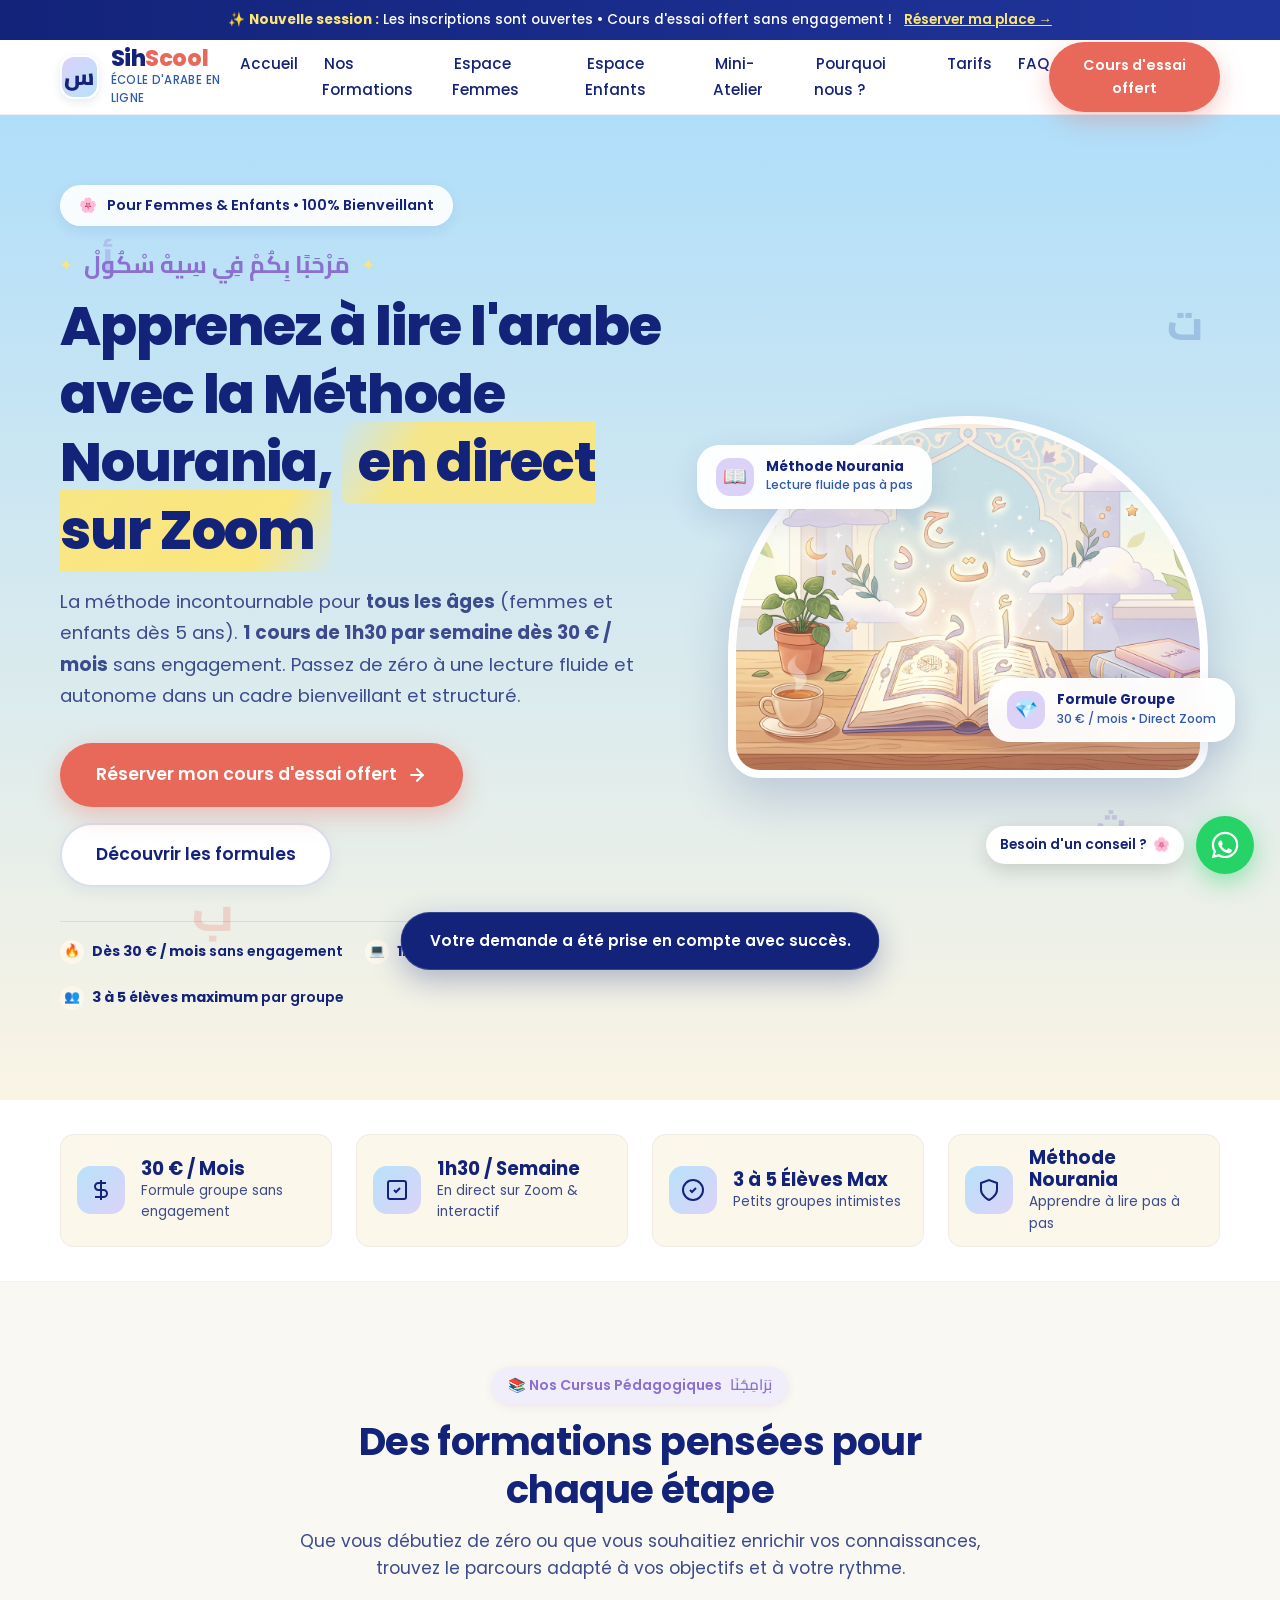
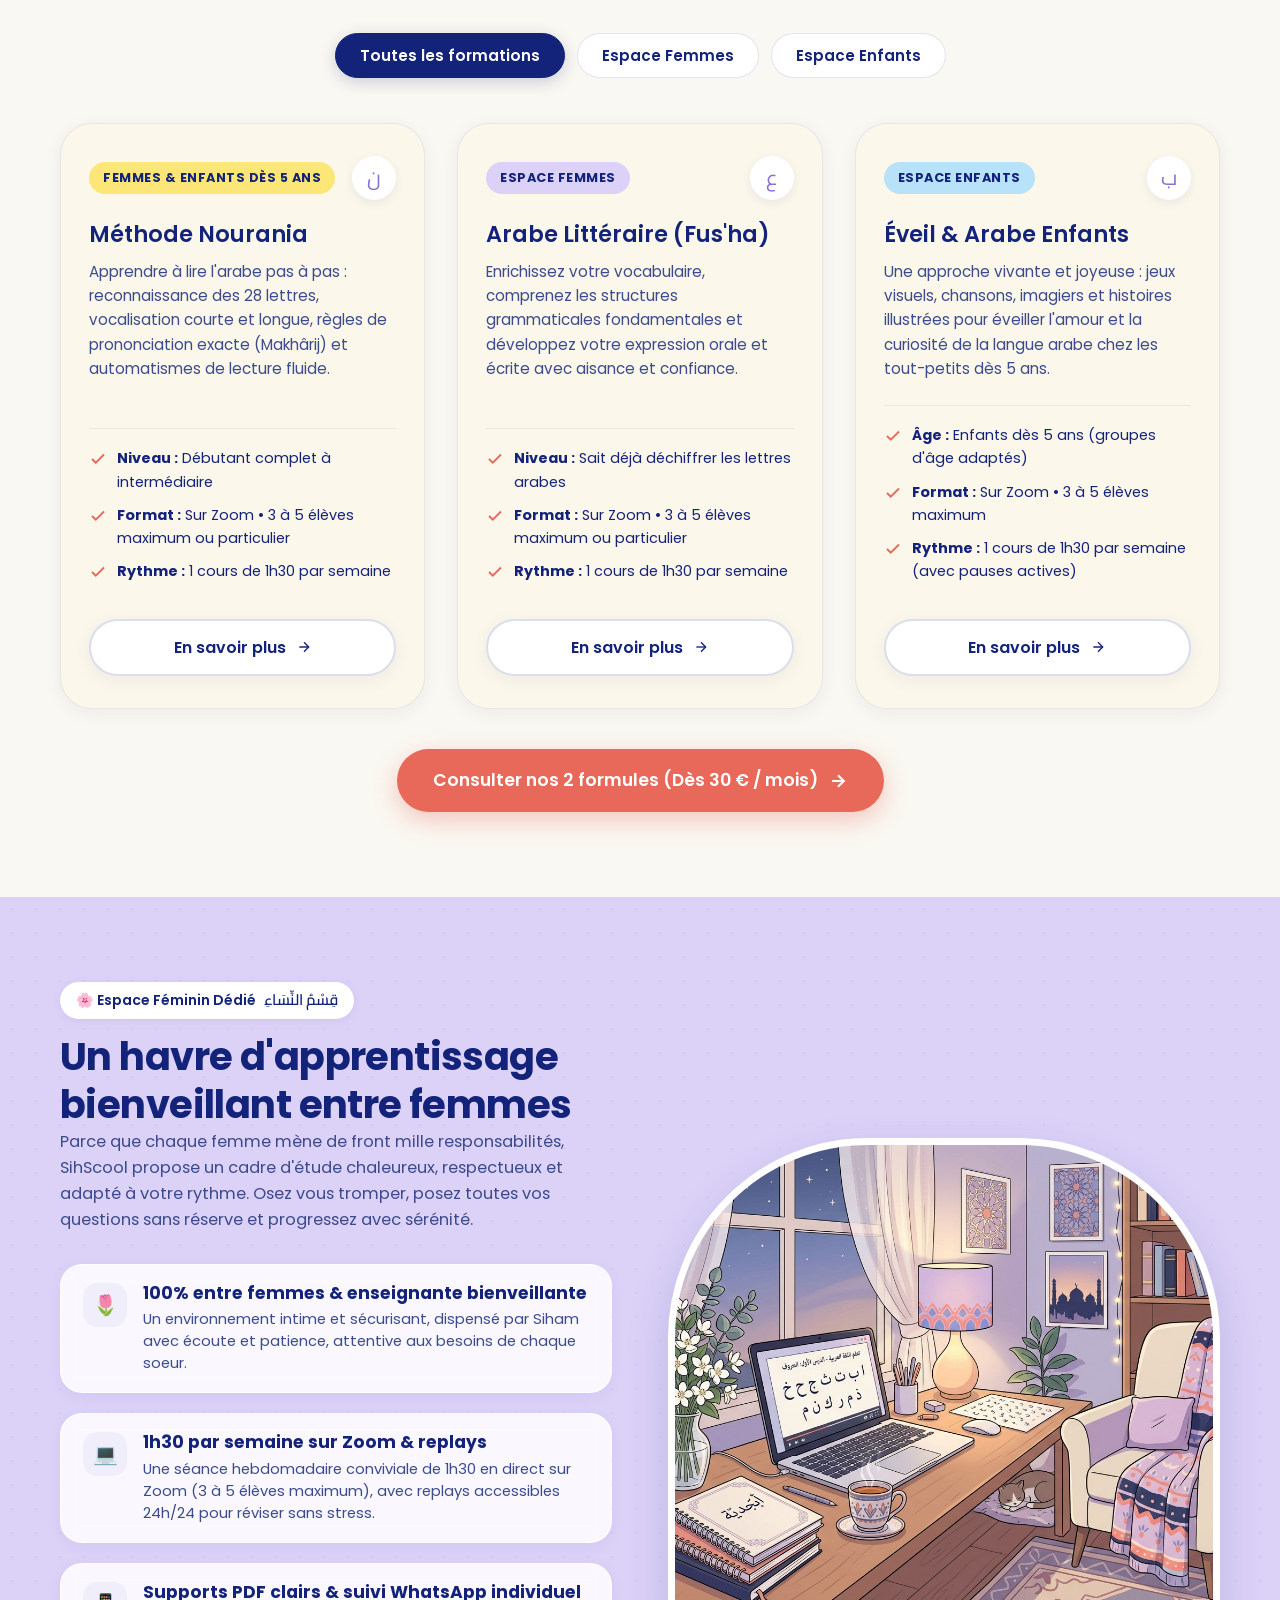
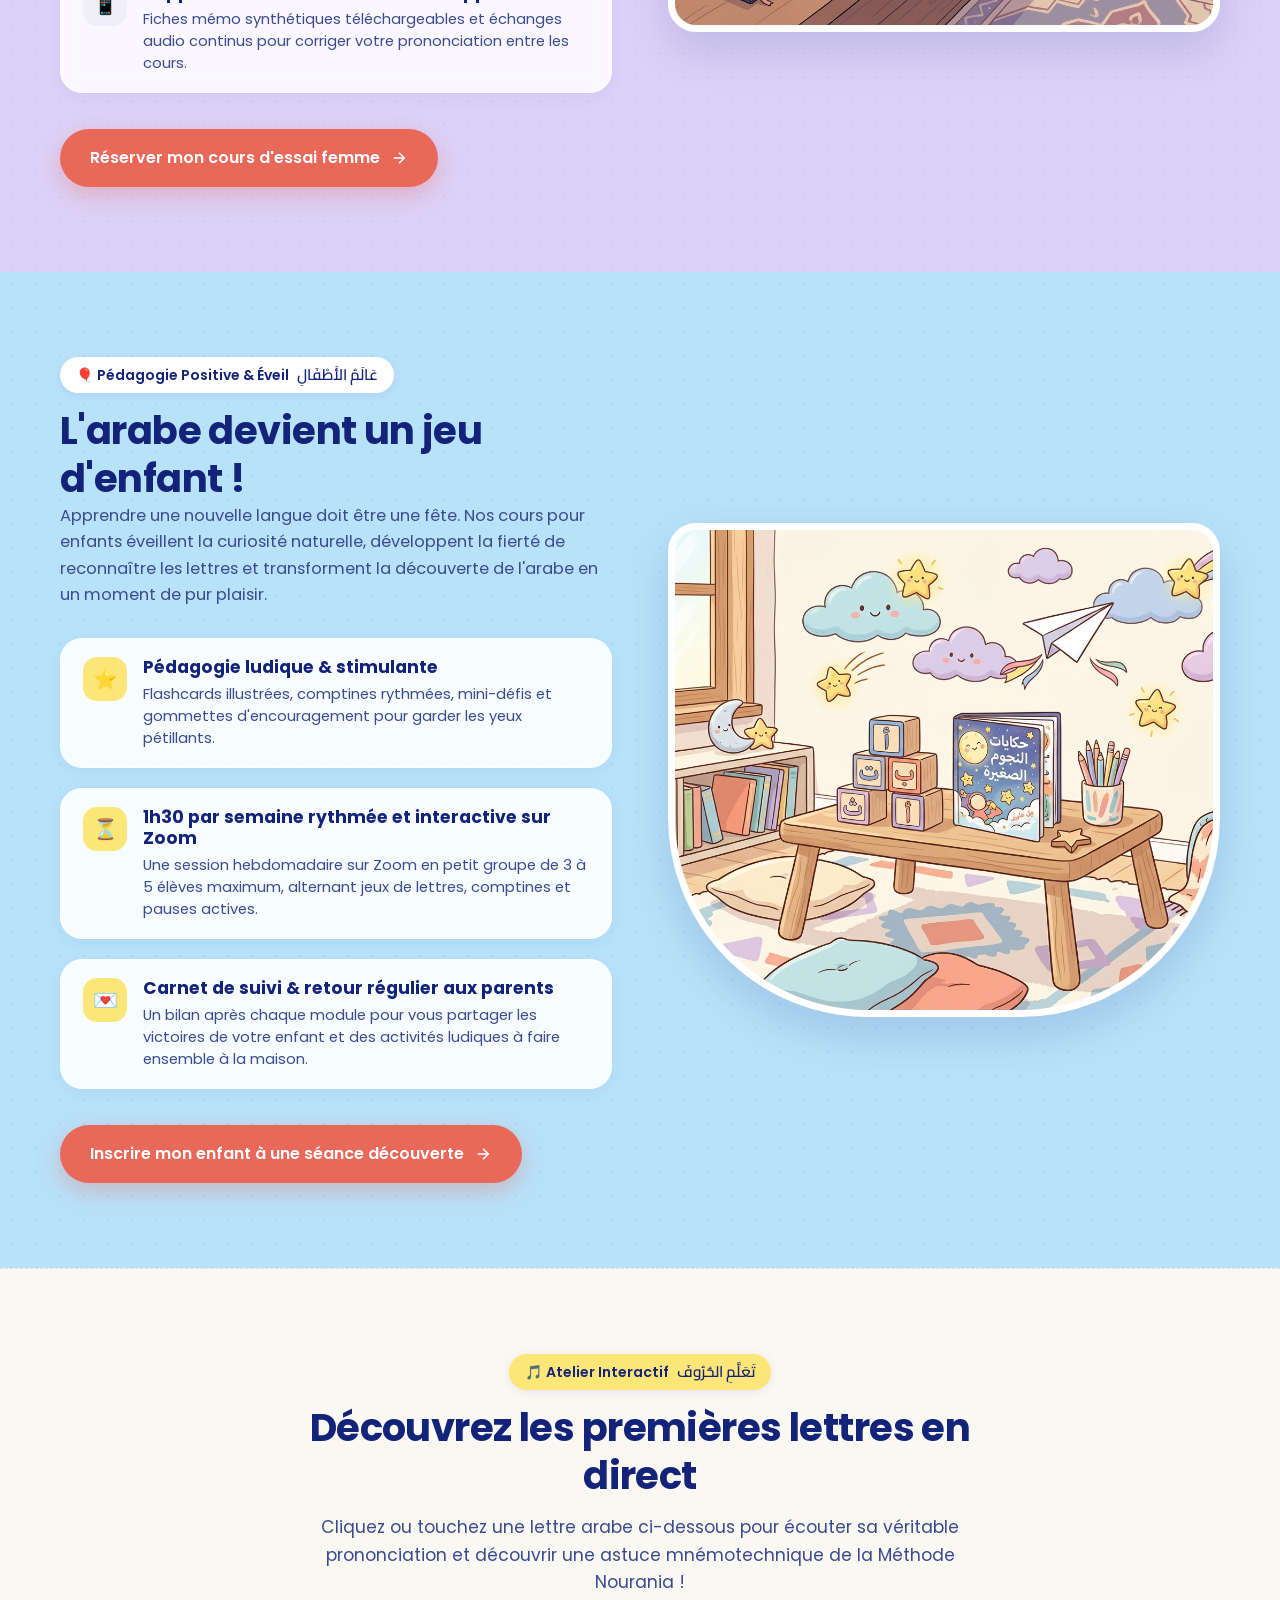
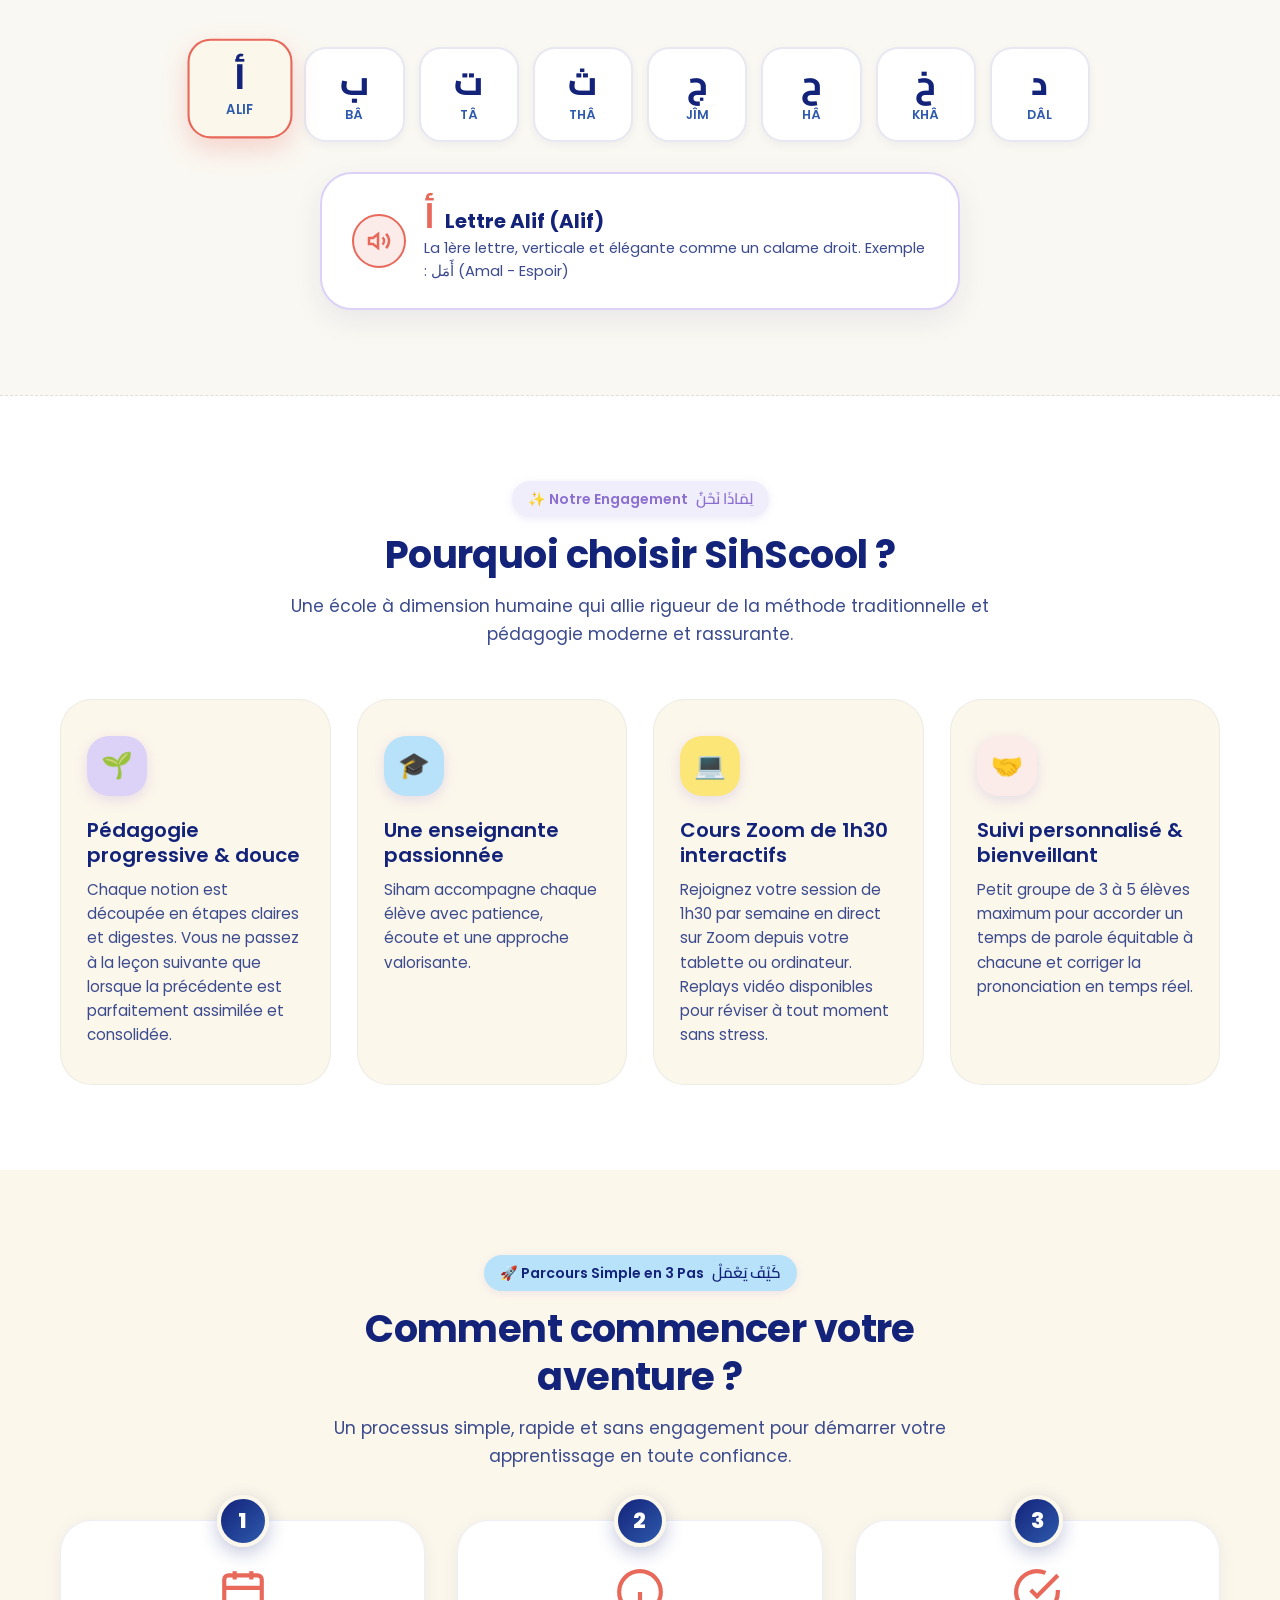
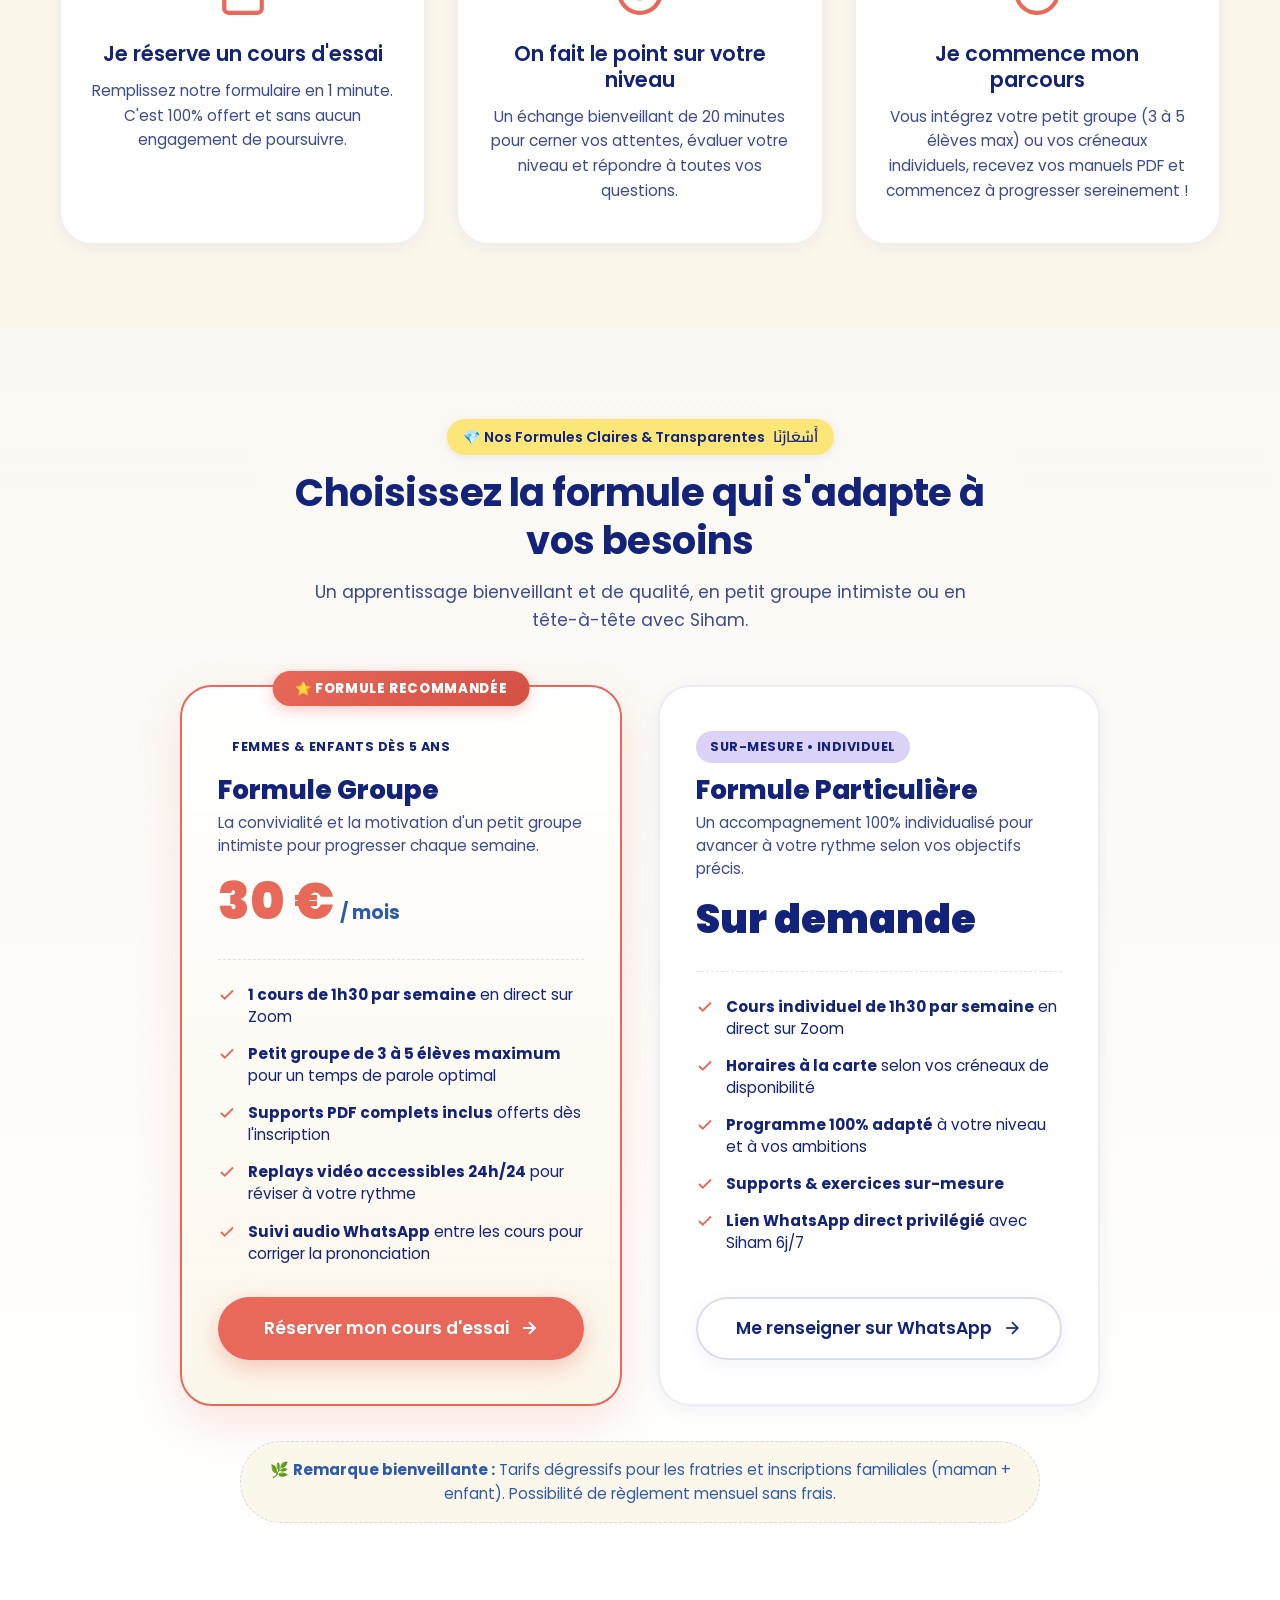
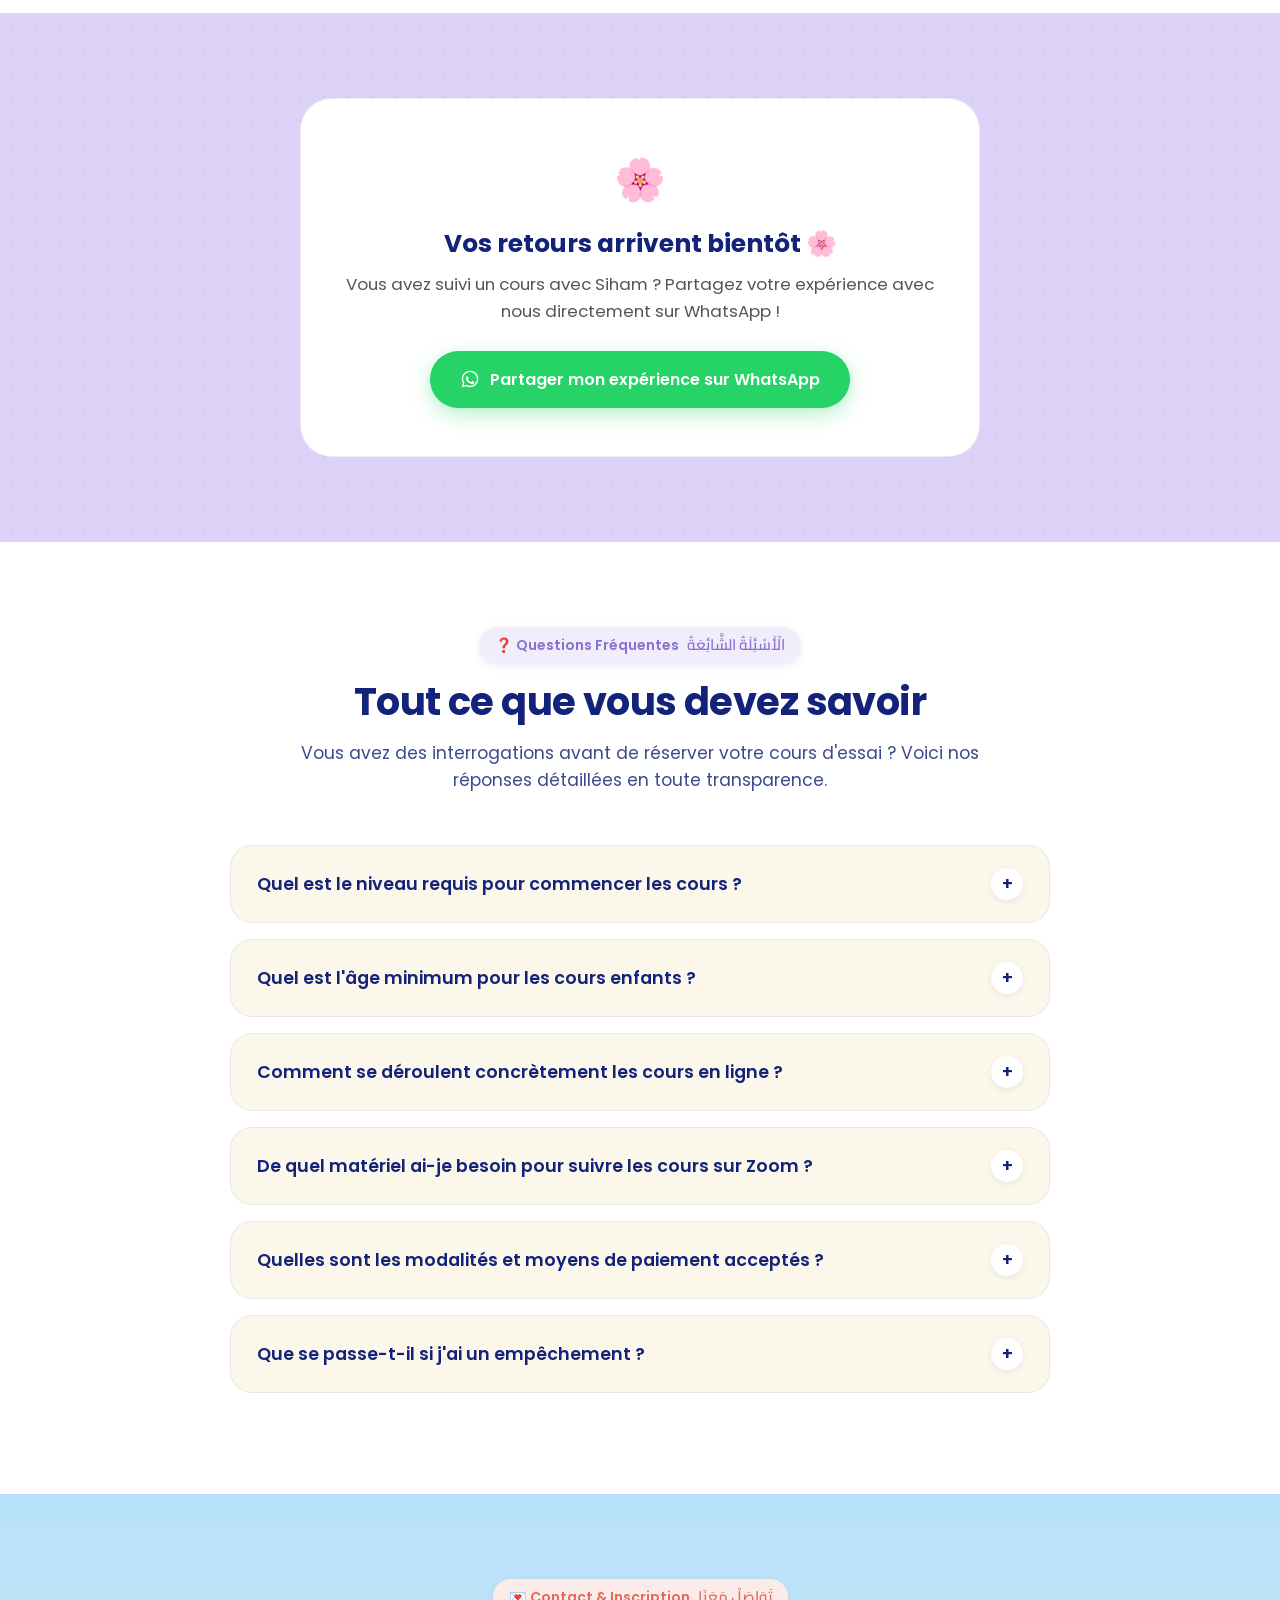
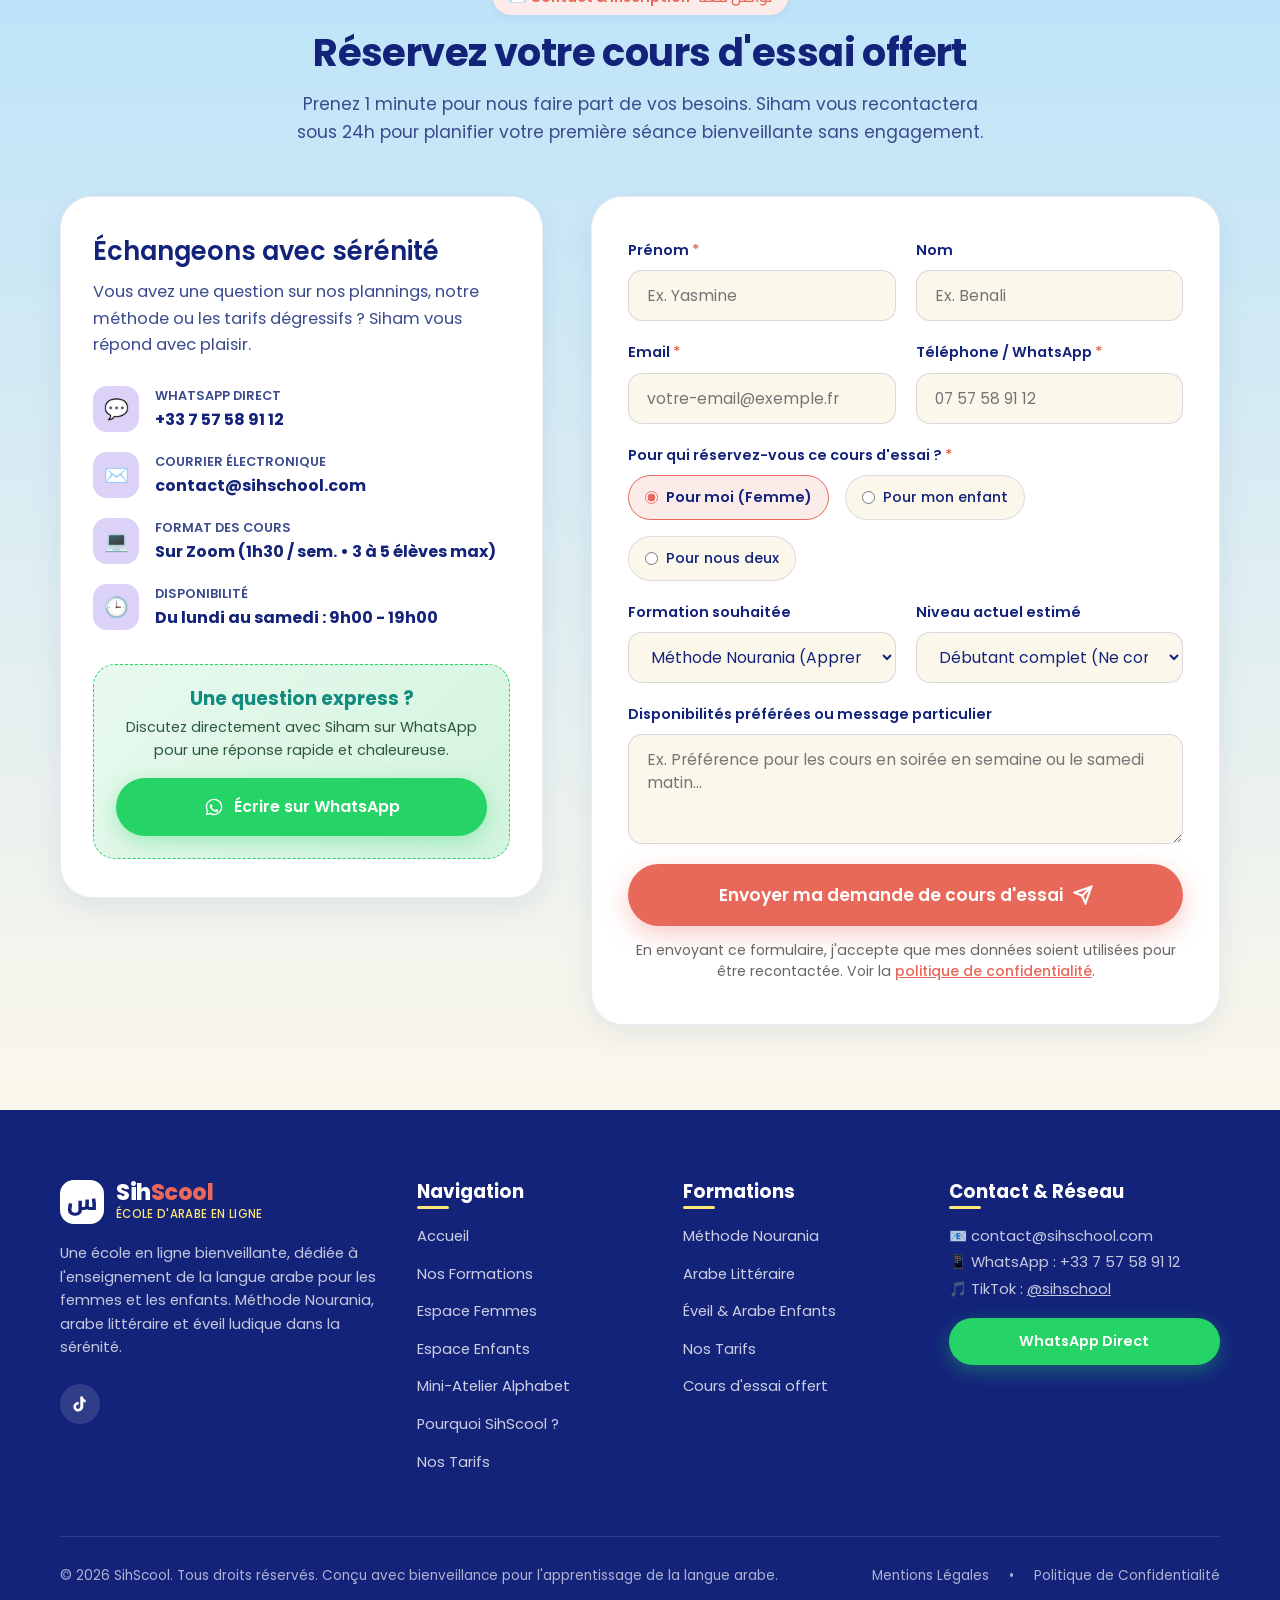
==== commit 7c5746bd: "fix(contact): mise à jour du numéro WhatsApp (+33 7 57 58 91 12), suppression Instagram, ajout TikTo" ====
--- a/index.html
+++ b/index.html
@@ -146,7 +146,7 @@
             <div class="badge-icon">📖</div>
             <div>
               <div class="badge-title">Méthode Nourania</div>
-              <div class="badge-sub">Lecture fluide garantie</div>
+              <div class="badge-sub">Lecture fluide pas à pas</div>
             </div>
           </div>
 
@@ -737,7 +737,7 @@
             </li>
           </ul>
           <div class="pricing-card-footer">
-            <a href="https://wa.me/33612345678?text=Bonjour%20Siham,%20je%20souhaite%20me%20renseigner%20sur%20la%20Formule%20Particulière%20(cours%20individuel)." target="_blank" rel="noopener noreferrer" class="btn btn-secondary btn-lg" style="width: 100%;">
+            <a href="https://wa.me/33757589112?text=Bonjour%20Siham,%20je%20souhaite%20me%20renseigner%20sur%20la%20Formule%20Particulière%20(cours%20individuel)." target="_blank" rel="noopener noreferrer" class="btn btn-secondary btn-lg" style="width: 100%;">
               <span>Me renseigner sur WhatsApp</span>
               <svg width="20" height="20" viewBox="0 0 24 24" fill="none" stroke="currentColor" stroke-width="2"><path d="M5 12h14"/><path d="m12 5 7 7-7 7"/></svg>
             </a>
@@ -769,7 +769,7 @@
         <p style="font-size: 1.05rem; color: #555; line-height: 1.6; margin-bottom: 26px;">
           Vous avez suivi un cours avec Siham ? Partagez votre expérience avec nous directement sur WhatsApp !
         </p>
-        <a href="https://wa.me/33612345678?text=Bonjour%20Siham,%20je%20souhaite%20partager%20mon%20avis%20sur%20mon%20cours%20SihScool%20!" target="_blank" rel="noopener noreferrer" class="btn btn-whatsapp" style="display: inline-flex; align-items: center; gap: 10px; margin: 0 auto;">
+        <a href="https://wa.me/33757589112?text=Bonjour%20Siham,%20je%20souhaite%20partager%20mon%20avis%20sur%20mon%20cours%20SihScool%20!" target="_blank" rel="noopener noreferrer" class="btn btn-whatsapp" style="display: inline-flex; align-items: center; gap: 10px; margin: 0 auto;">
           <svg width="20" height="20" viewBox="0 0 24 24" fill="currentColor"><path d="M12.04 2c-5.46 0-9.91 4.45-9.91 9.91 0 1.75.46 3.45 1.32 4.95L2.05 22l5.25-1.38c1.45.79 3.08 1.21 4.74 1.21 5.46 0 9.91-4.45 9.91-9.91 0-2.65-1.03-5.14-2.9-7.01A9.816 9.816 0 0 0 12.04 2m.01 1.67c2.2 0 4.26.86 5.82 2.42a8.225 8.225 0 0 1 2.41 5.83c0 4.54-3.7 8.24-8.24 8.24-1.48 0-2.93-.4-4.2-1.15l-.3-.18-3.12.82.83-3.04-.2-.31a8.196 8.196 0 0 1-1.26-4.38c0-4.54 3.7-8.24 8.24-8.24m4.52 11.66c-.25-.13-1.47-.72-1.7-.81-.23-.08-.39-.13-.56.13-.17.25-.64.81-.79.97-.14.17-.29.19-.54.06-.25-.13-1.06-.39-2.02-1.25-.75-.67-1.26-1.5-1.4-1.76-.15-.25-.02-.39.11-.51.11-.11.25-.29.38-.44.12-.14.17-.25.25-.42.08-.17.04-.32-.02-.44-.06-.13-.56-1.34-.76-1.84-.2-.49-.4-.42-.56-.43h-.47c-.17 0-.44.06-.67.31-.23.25-.89.87-.89 2.12s.91 2.46 1.04 2.63c.12.17 1.79 2.74 4.34 3.84.61.26 1.08.42 1.45.54.61.19 1.17.17 1.61.1.49-.07 1.47-.6 1.68-1.18.21-.58.21-1.08.15-1.18-.06-.1-.23-.17-.48-.29z"/></svg>
           <span>Partager mon expérience sur WhatsApp</span>
         </a>
@@ -896,7 +896,7 @@
               <div class="method-icon" aria-hidden="true">💬</div>
               <div>
                 <div class="method-label">WhatsApp Direct</div>
-                <div class="method-val">+33 6 12 34 56 78</div>
+                <div class="method-val">+33 7 57 58 91 12</div>
               </div>
             </div>
 
@@ -929,7 +929,7 @@
           <div class="whatsapp-box-highlight">
             <h4>Une question express ?</h4>
             <p>Discutez directement avec Siham sur WhatsApp pour une réponse rapide et chaleureuse.</p>
-            <a href="https://wa.me/33612345678?text=Bonjour%20Siham,%20je%20souhaite%20des%20renseignements%20sur%20les%20cours%20d'arabe%20!" target="_blank" rel="noopener noreferrer" class="btn btn-whatsapp" style="width: 100%;">
+            <a href="https://wa.me/33757589112?text=Bonjour%20Siham,%20je%20souhaite%20des%20renseignements%20sur%20les%20cours%20d'arabe%20!" target="_blank" rel="noopener noreferrer" class="btn btn-whatsapp" style="width: 100%;">
               <svg width="20" height="20" viewBox="0 0 24 24" fill="currentColor"><path d="M12.04 2c-5.46 0-9.91 4.45-9.91 9.91 0 1.75.46 3.45 1.32 4.95L2.05 22l5.25-1.38c1.45.79 3.08 1.21 4.74 1.21 5.46 0 9.91-4.45 9.91-9.91 0-2.65-1.03-5.14-2.9-7.01A9.816 9.816 0 0 0 12.04 2m.01 1.67c2.2 0 4.26.86 5.82 2.42a8.225 8.225 0 0 1 2.41 5.83c0 4.54-3.7 8.24-8.24 8.24-1.48 0-2.93-.4-4.2-1.15l-.3-.18-3.12.82.83-3.04-.2-.31a8.196 8.196 0 0 1-1.26-4.38c0-4.54 3.7-8.24 8.24-8.24m4.52 11.66c-.25-.13-1.47-.72-1.7-.81-.23-.08-.39-.13-.56.13-.17.25-.64.81-.79.97-.14.17-.29.19-.54.06-.25-.13-1.06-.39-2.02-1.25-.75-.67-1.26-1.5-1.4-1.76-.15-.25-.02-.39.11-.51.11-.11.25-.29.38-.44.12-.14.17-.25.25-.42.08-.17.04-.32-.02-.44-.06-.13-.56-1.34-.76-1.84-.2-.49-.4-.42-.56-.43h-.47c-.17 0-.44.06-.67.31-.23.25-.89.87-.89 2.12s.91 2.46 1.04 2.63c.12.17 1.79 2.74 4.34 3.84.61.26 1.08.42 1.45.54.61.19 1.17.17 1.61.1.49-.07 1.47-.6 1.68-1.18.21-.58.21-1.08.15-1.18-.06-.1-.23-.17-.48-.29z"/></svg>
               <span>Écrire sur WhatsApp</span>
             </a>
@@ -957,7 +957,7 @@
               </div>
               <div class="form-group">
                 <label for="clientPhone" class="form-label">Téléphone / WhatsApp <span class="req">*</span></label>
-                <input type="tel" id="clientPhone" class="form-input" placeholder="06 12 34 56 78" required>
+                <input type="tel" id="clientPhone" class="form-input" placeholder="07 57 58 91 12" required>
               </div>
             </div>
 
@@ -1034,10 +1034,7 @@
             Une école en ligne bienveillante, dédiée à l'enseignement de la langue arabe pour les femmes et les enfants. Méthode Nourania, arabe littéraire et éveil ludique dans la sérénité.
           </p>
           <div class="footer-social-links">
-            <a href="https://instagram.com" target="_blank" rel="noopener noreferrer" class="social-icon-btn" aria-label="Instagram">
-              <svg width="18" height="18" viewBox="0 0 24 24" fill="none" stroke="currentColor" stroke-width="2"><rect width="20" height="20" x="2" y="2" rx="5" ry="5"/><path d="M16 11.37A4 4 0 1 1 12.63 8 4 4 0 0 1 16 11.37z"/><line x1="17.5" x2="17.51" y1="6.5" y2="6.5"/></svg>
-            </a>
-            <a href="https://tiktok.com" target="_blank" rel="noopener noreferrer" class="social-icon-btn" aria-label="TikTok">
+            <a href="https://www.tiktok.com/@sihschool" target="_blank" rel="noopener noreferrer" class="social-icon-btn" aria-label="TikTok SihScool">
               <svg width="18" height="18" viewBox="0 0 24 24" fill="currentColor"><path d="M19.59 6.69a4.83 4.83 0 0 1-3.77-4.25V2h-3.45v13.67a2.89 2.89 0 0 1-5.2 1.74 2.89 2.89 0 0 1 2.31-4.64c.29 0 .58.04.86.12V9.42a6.34 6.34 0 0 0-.86-.06 6.34 6.34 0 0 0-6.34 6.34 6.34 6.34 0 0 0 9.79 5.34c3.48-2.32 3.44-5.46 3.44-5.46V8.6a8.28 8.28 0 0 0 3.22 1.45V6.69z"/></svg>
             </a>
           </div>
@@ -1072,12 +1069,13 @@
         <!-- Contact info -->
         <div class="footer-col">
           <h4>Contact & Réseau</h4>
-          <p style="color: rgba(255, 255, 255, 0.75); font-size: 0.92rem; margin-bottom: 12px;">
-            📧 contact@sihschool.com<br>
-            📱 WhatsApp : +33 6 12 34 56 78
+          <p style="color: rgba(255, 255, 255, 0.75); font-size: 0.92rem; margin-bottom: 12px; line-height: 1.8;">
+            📧 <a href="mailto:contact@sihschool.com" style="color: inherit; text-decoration: none;">contact@sihschool.com</a><br>
+            📱 WhatsApp : +33 7 57 58 91 12<br>
+            🎵 TikTok : <a href="https://www.tiktok.com/@sihschool" target="_blank" rel="noopener noreferrer" style="color: inherit; text-decoration: underline;">@sihschool</a>
           </p>
           <div style="margin-top: 16px;">
-            <a href="https://wa.me/33612345678" target="_blank" rel="noopener noreferrer" class="btn btn-whatsapp btn-sm" style="width: 100%;">
+            <a href="https://wa.me/33757589112" target="_blank" rel="noopener noreferrer" class="btn btn-whatsapp btn-sm" style="width: 100%;">
               <span>WhatsApp Direct</span>
             </a>
           </div>
@@ -1102,7 +1100,7 @@
     <div class="whatsapp-bubble-popup">
       <span>Besoin d'un conseil ?</span> 🌸
     </div>
-    <a href="https://wa.me/33612345678?text=Bonjour%20SihScool,%20je%20souhaite%20des%20informations%20sur%20vos%20cours%20d'arabe%20!" target="_blank" rel="noopener noreferrer" class="floating-wa-btn" aria-label="Ouvrir WhatsApp pour discuter avec l'école">
+    <a href="https://wa.me/33757589112?text=Bonjour%20SihScool,%20je%20souhaite%20des%20informations%20sur%20vos%20cours%20d'arabe%20!" target="_blank" rel="noopener noreferrer" class="floating-wa-btn" aria-label="Ouvrir WhatsApp pour discuter avec l'école">
       <svg width="32" height="32" viewBox="0 0 24 24" fill="currentColor"><path d="M12.04 2c-5.46 0-9.91 4.45-9.91 9.91 0 1.75.46 3.45 1.32 4.95L2.05 22l5.25-1.38c1.45.79 3.08 1.21 4.74 1.21 5.46 0 9.91-4.45 9.91-9.91 0-2.65-1.03-5.14-2.9-7.01A9.816 9.816 0 0 0 12.04 2m.01 1.67c2.2 0 4.26.86 5.82 2.42a8.225 8.225 0 0 1 2.41 5.83c0 4.54-3.7 8.24-8.24 8.24-1.48 0-2.93-.4-4.2-1.15l-.3-.18-3.12.82.83-3.04-.2-.31a8.196 8.196 0 0 1-1.26-4.38c0-4.54 3.7-8.24 8.24-8.24m4.52 11.66c-.25-.13-1.47-.72-1.7-.81-.23-.08-.39-.13-.56.13-.17.25-.64.81-.79.97-.14.17-.29.19-.54.06-.25-.13-1.06-.39-2.02-1.25-.75-.67-1.26-1.5-1.4-1.76-.15-.25-.02-.39.11-.51.11-.11.25-.29.38-.44.12-.14.17-.25.25-.42.08-.17.04-.32-.02-.44-.06-.13-.56-1.34-.76-1.84-.2-.49-.4-.42-.56-.43h-.47c-.17 0-.44.06-.67.31-.23.25-.89.87-.89 2.12s.91 2.46 1.04 2.63c.12.17 1.79 2.74 4.34 3.84.61.26 1.08.42 1.45.54.61.19 1.17.17 1.61.1.49-.07 1.47-.6 1.68-1.18.21-.58.21-1.08.15-1.18-.06-.1-.23-.17-.48-.29z"/></svg>
     </a>
   </aside>
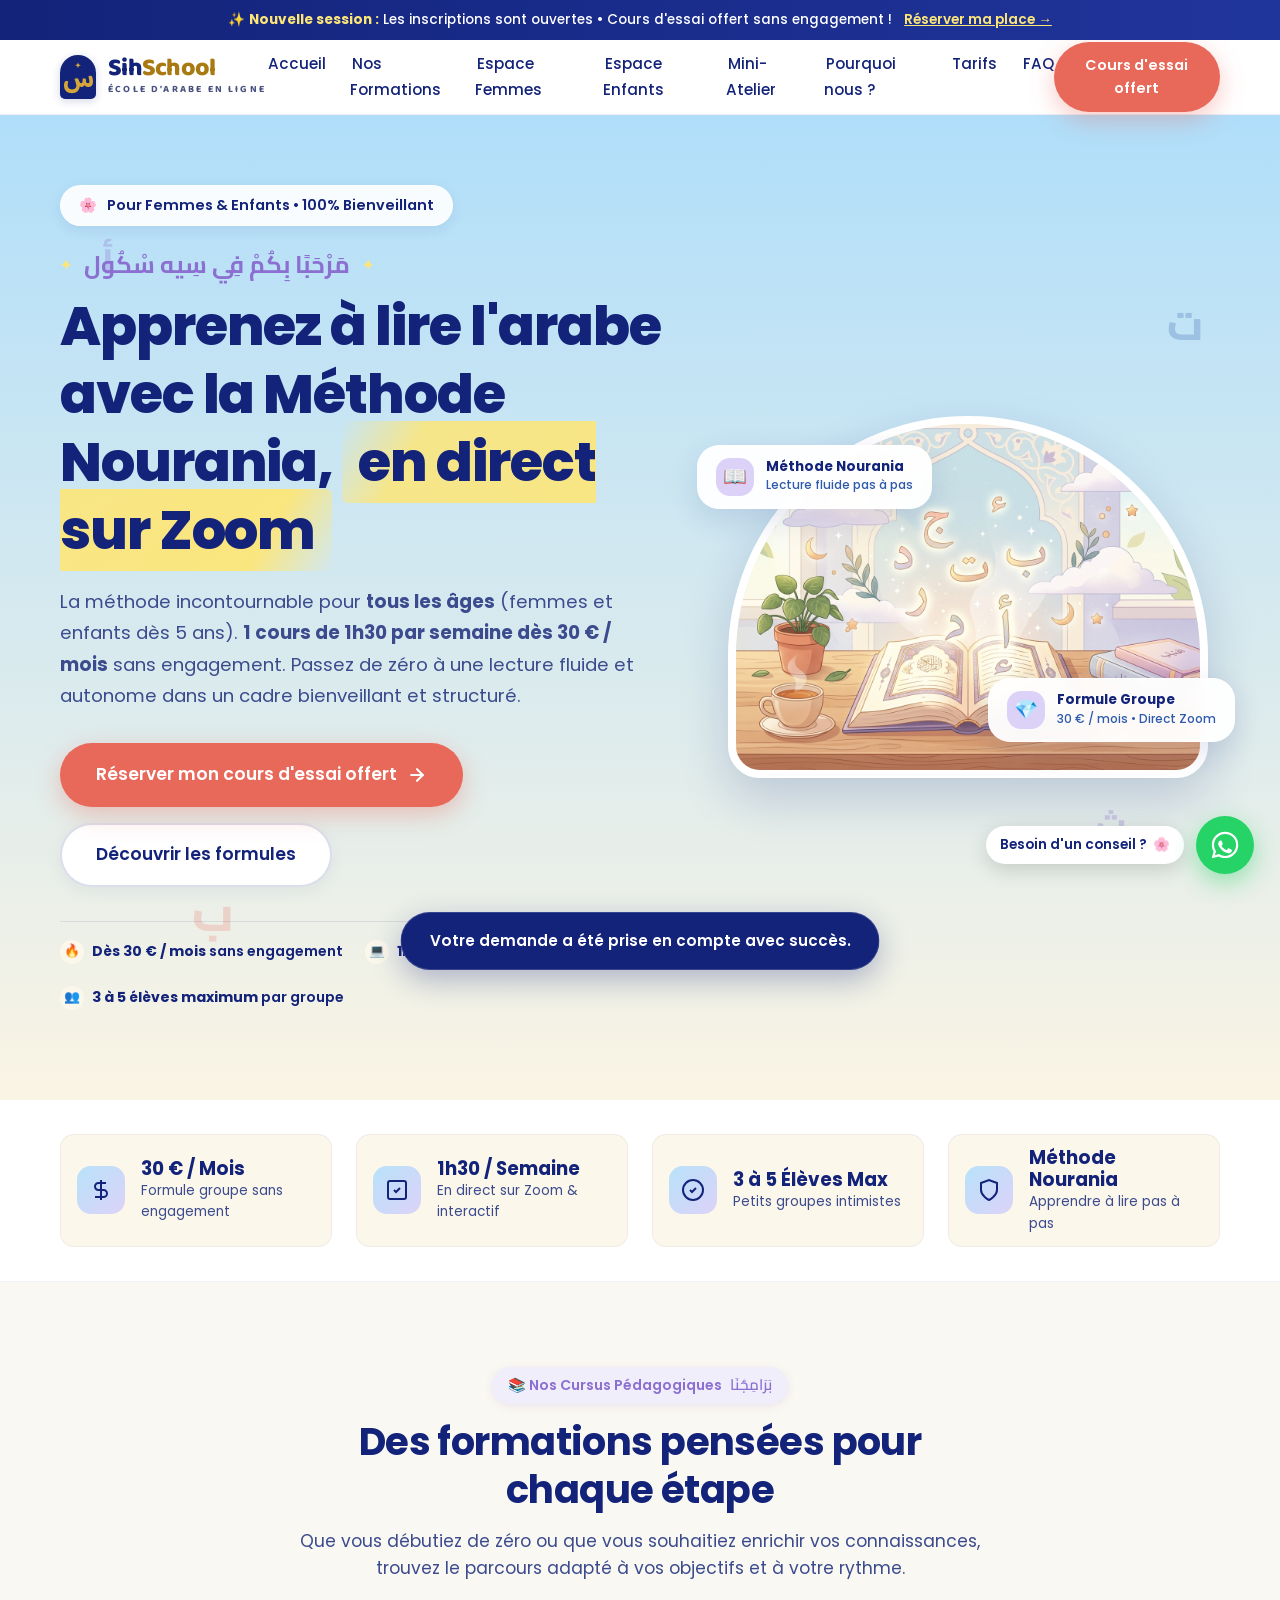
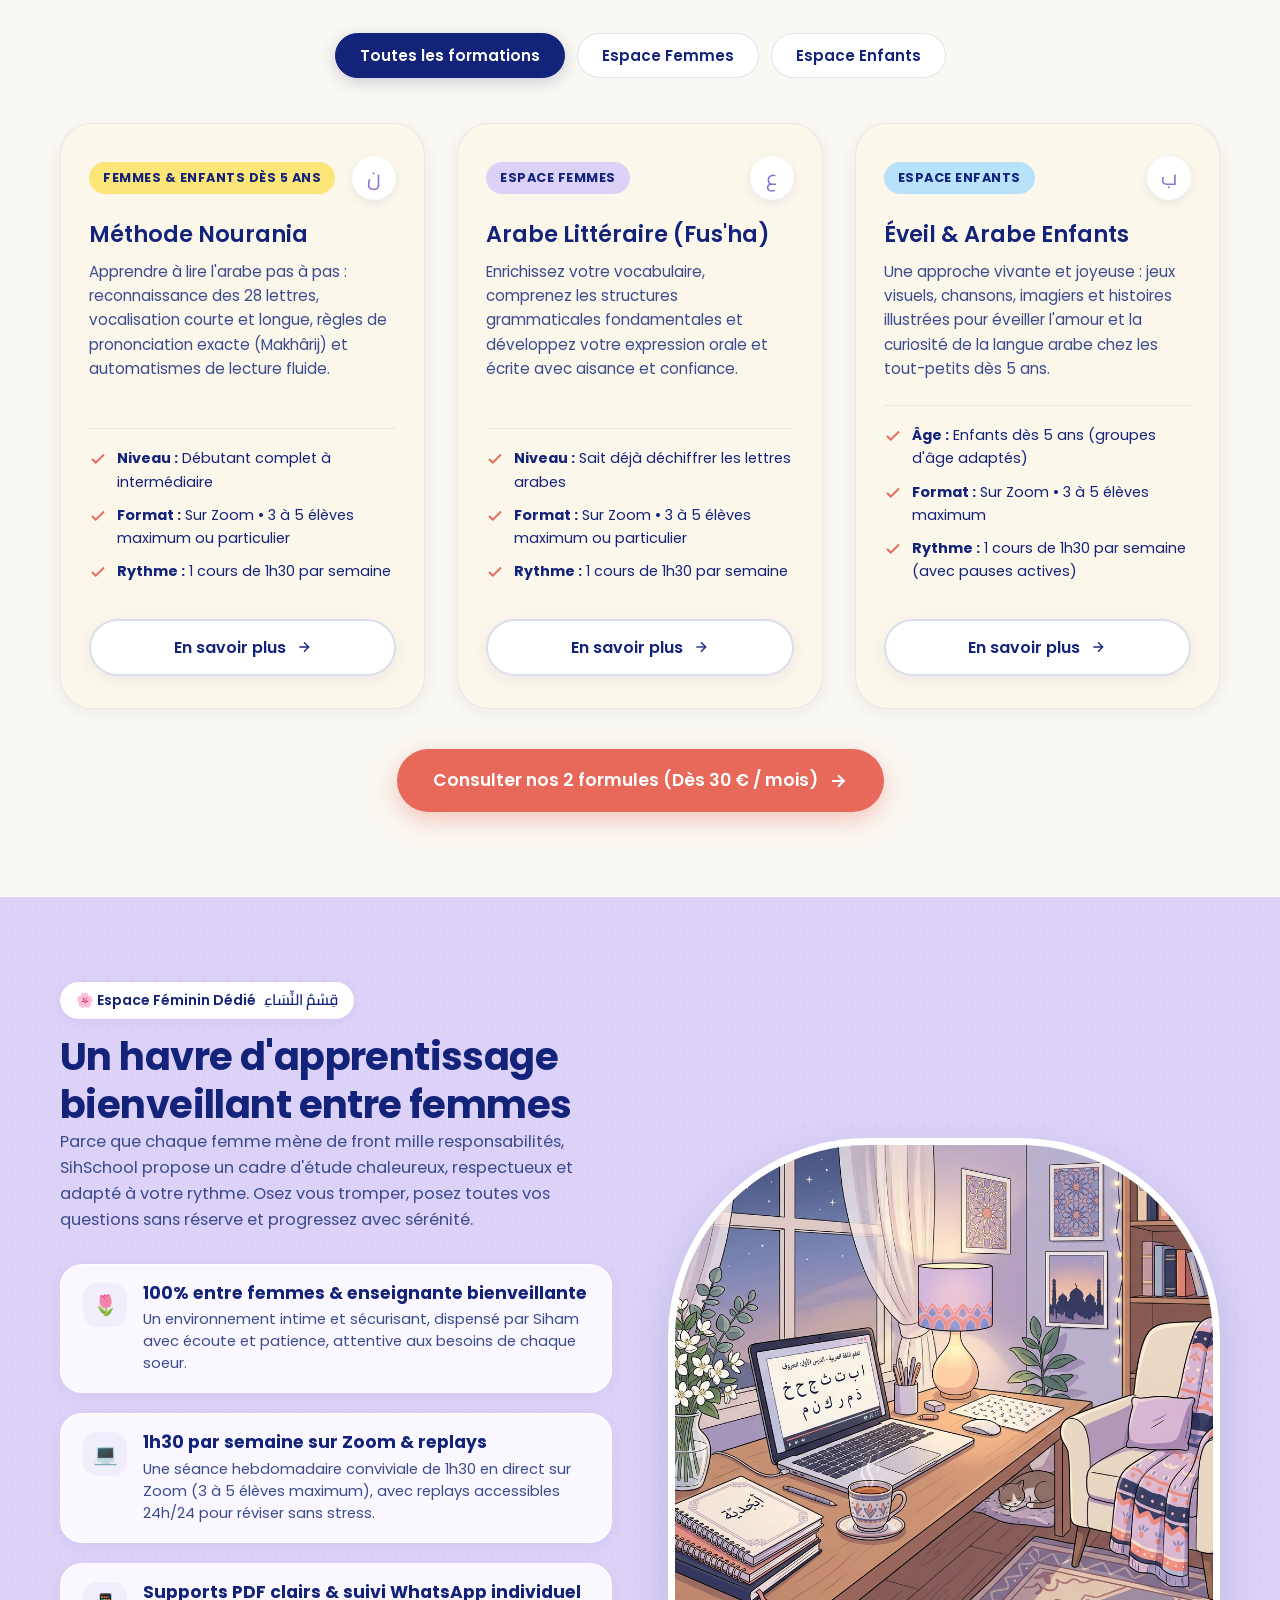
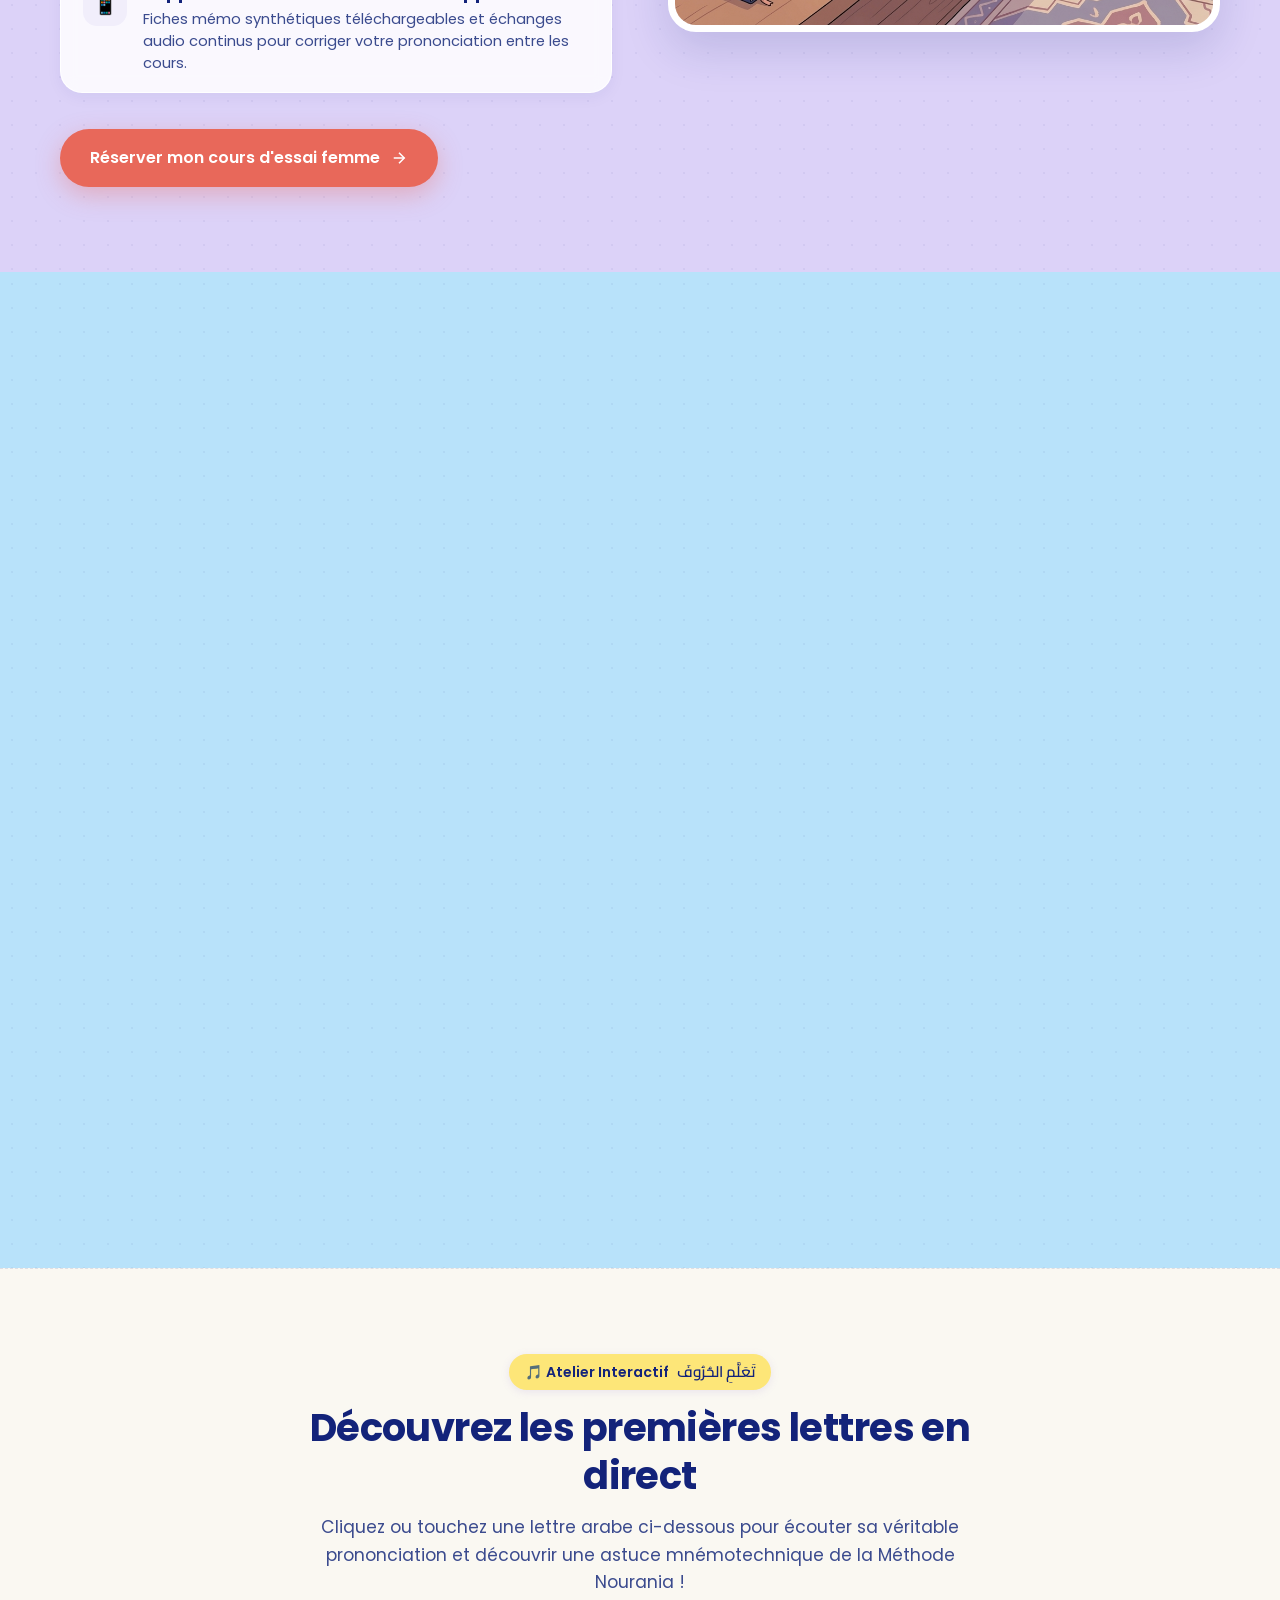
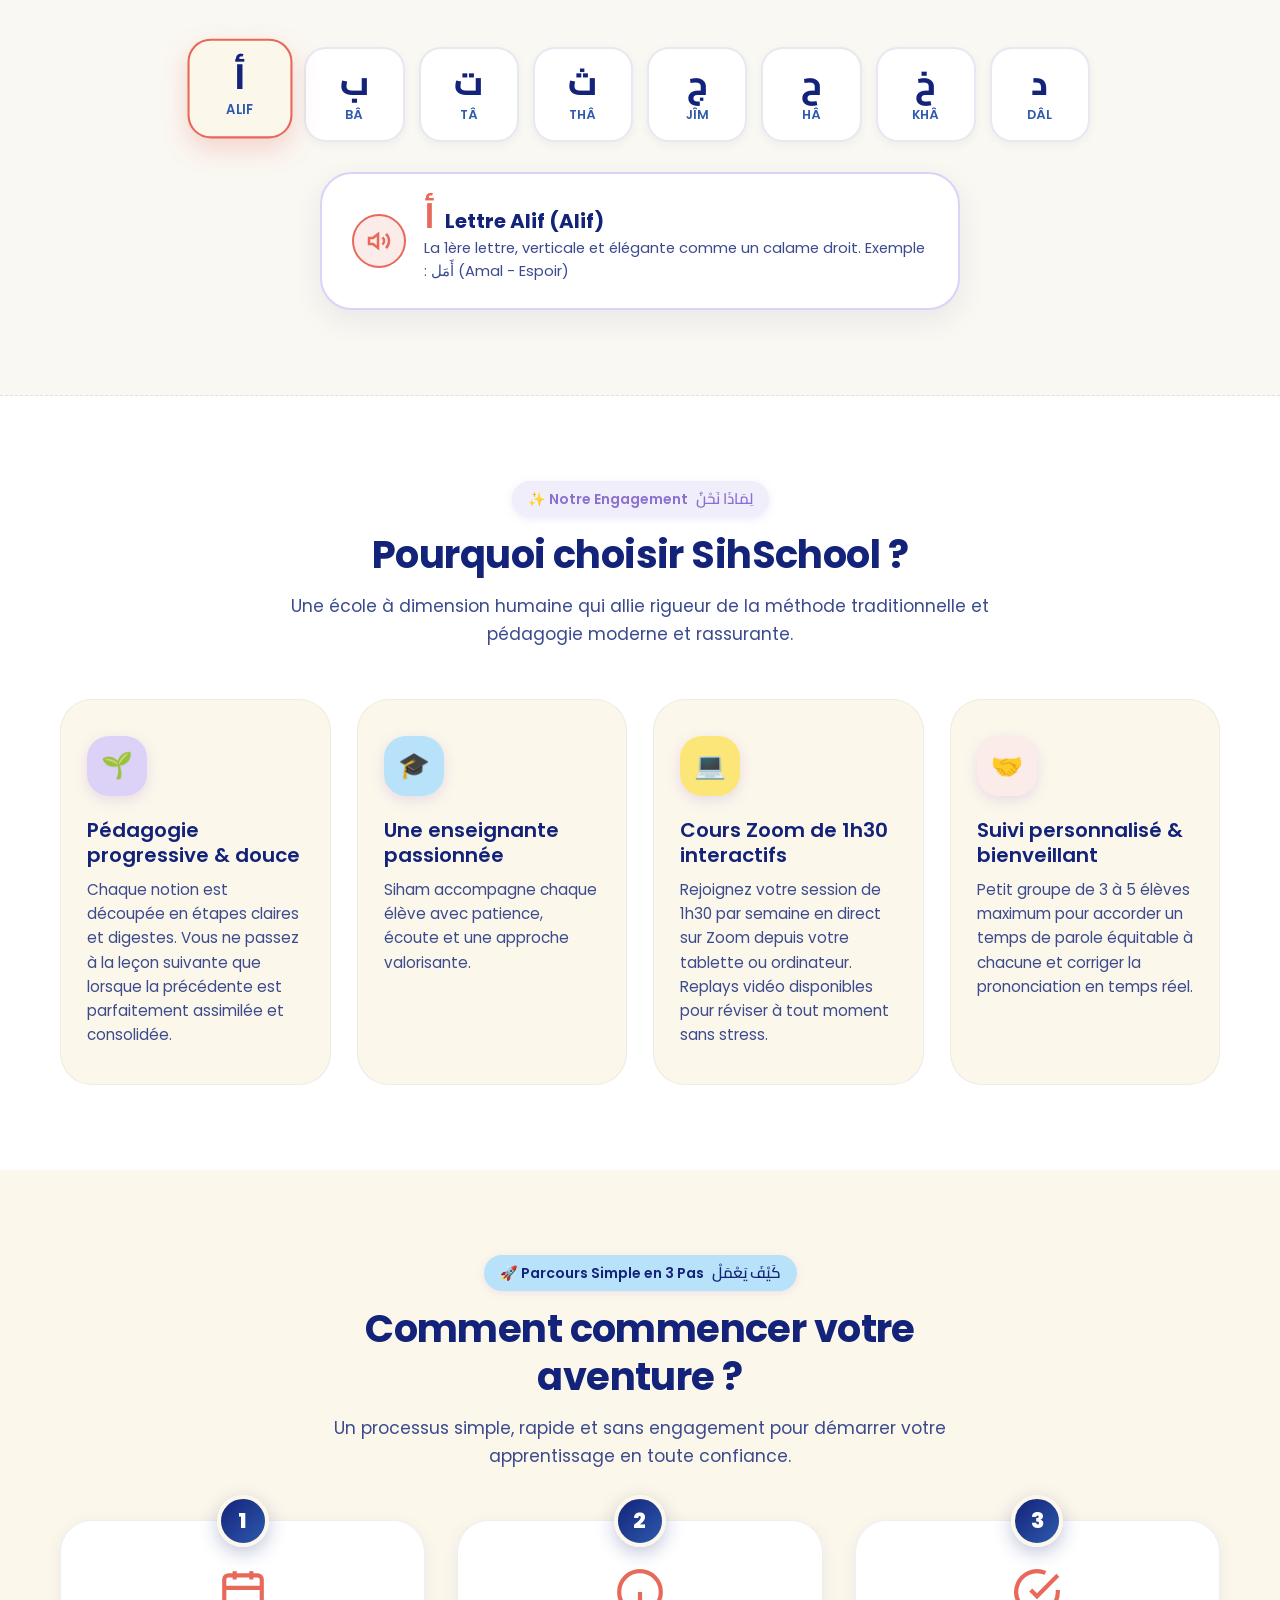
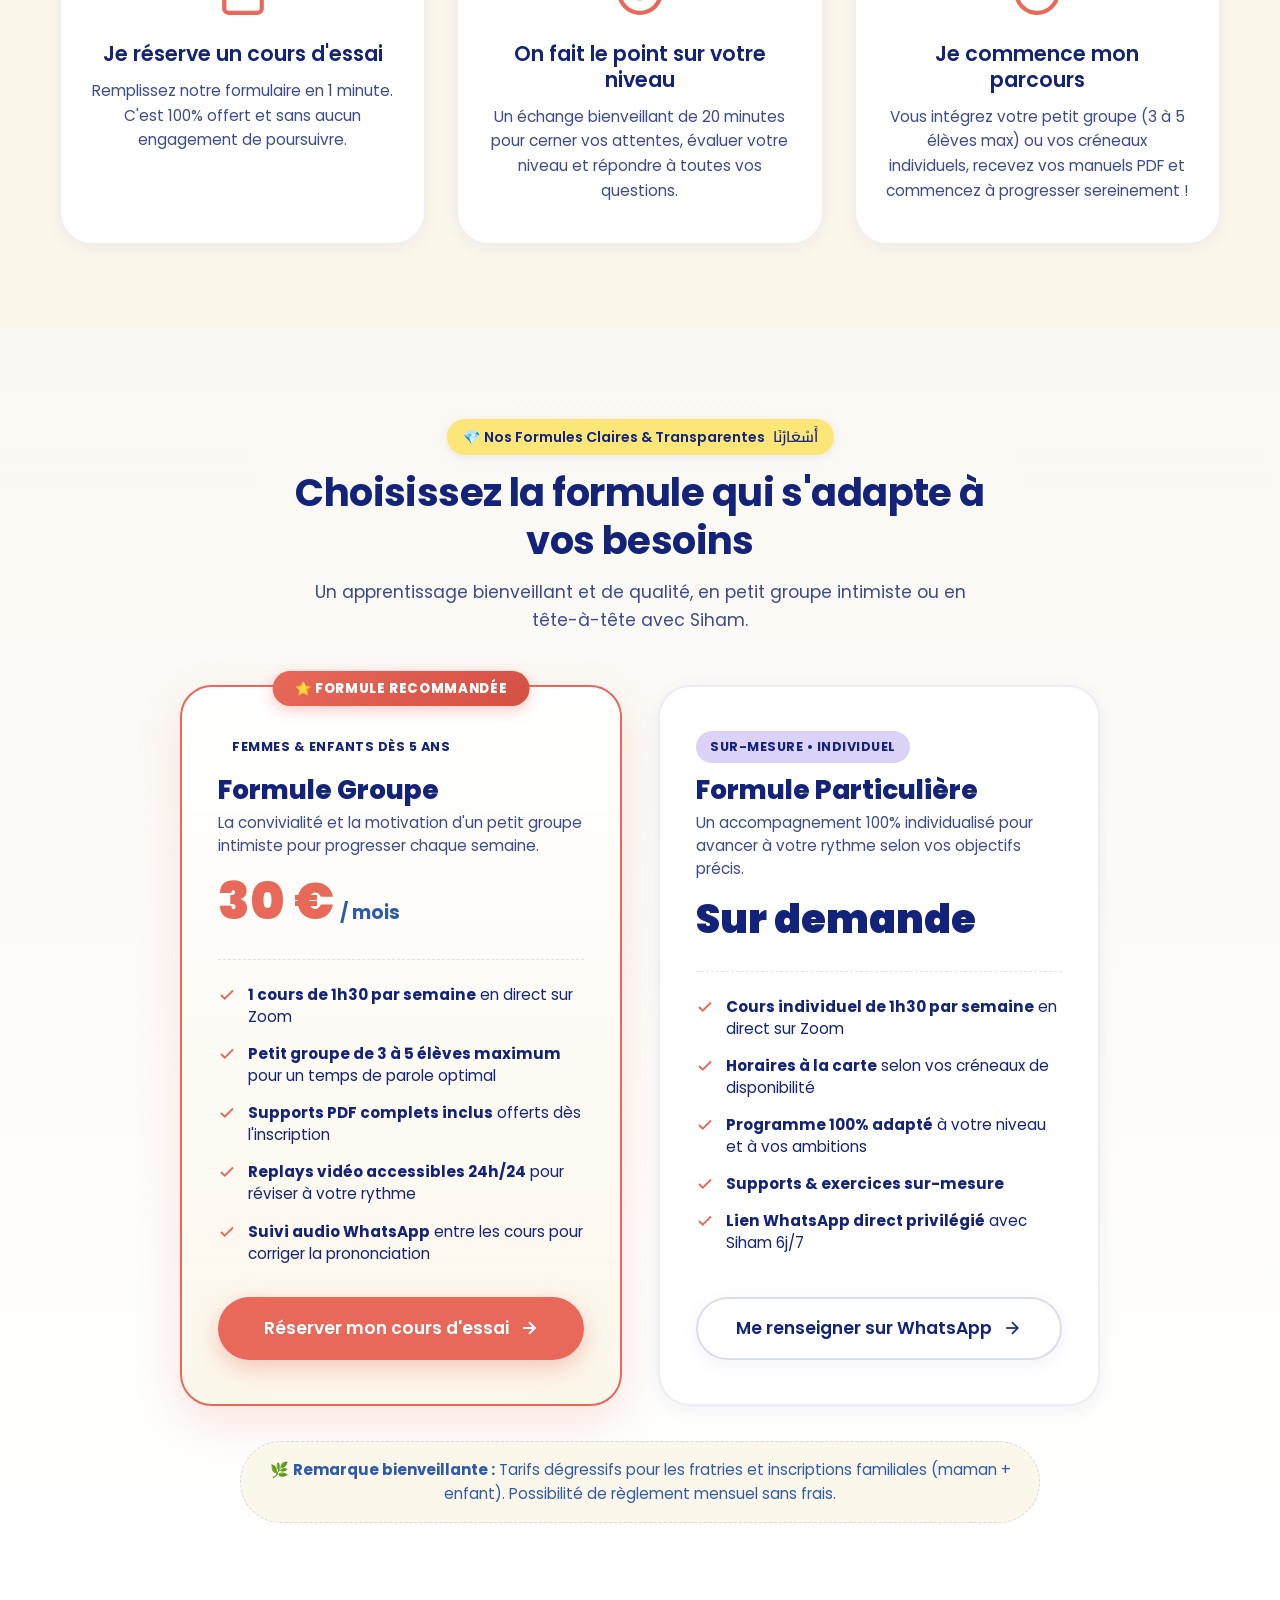
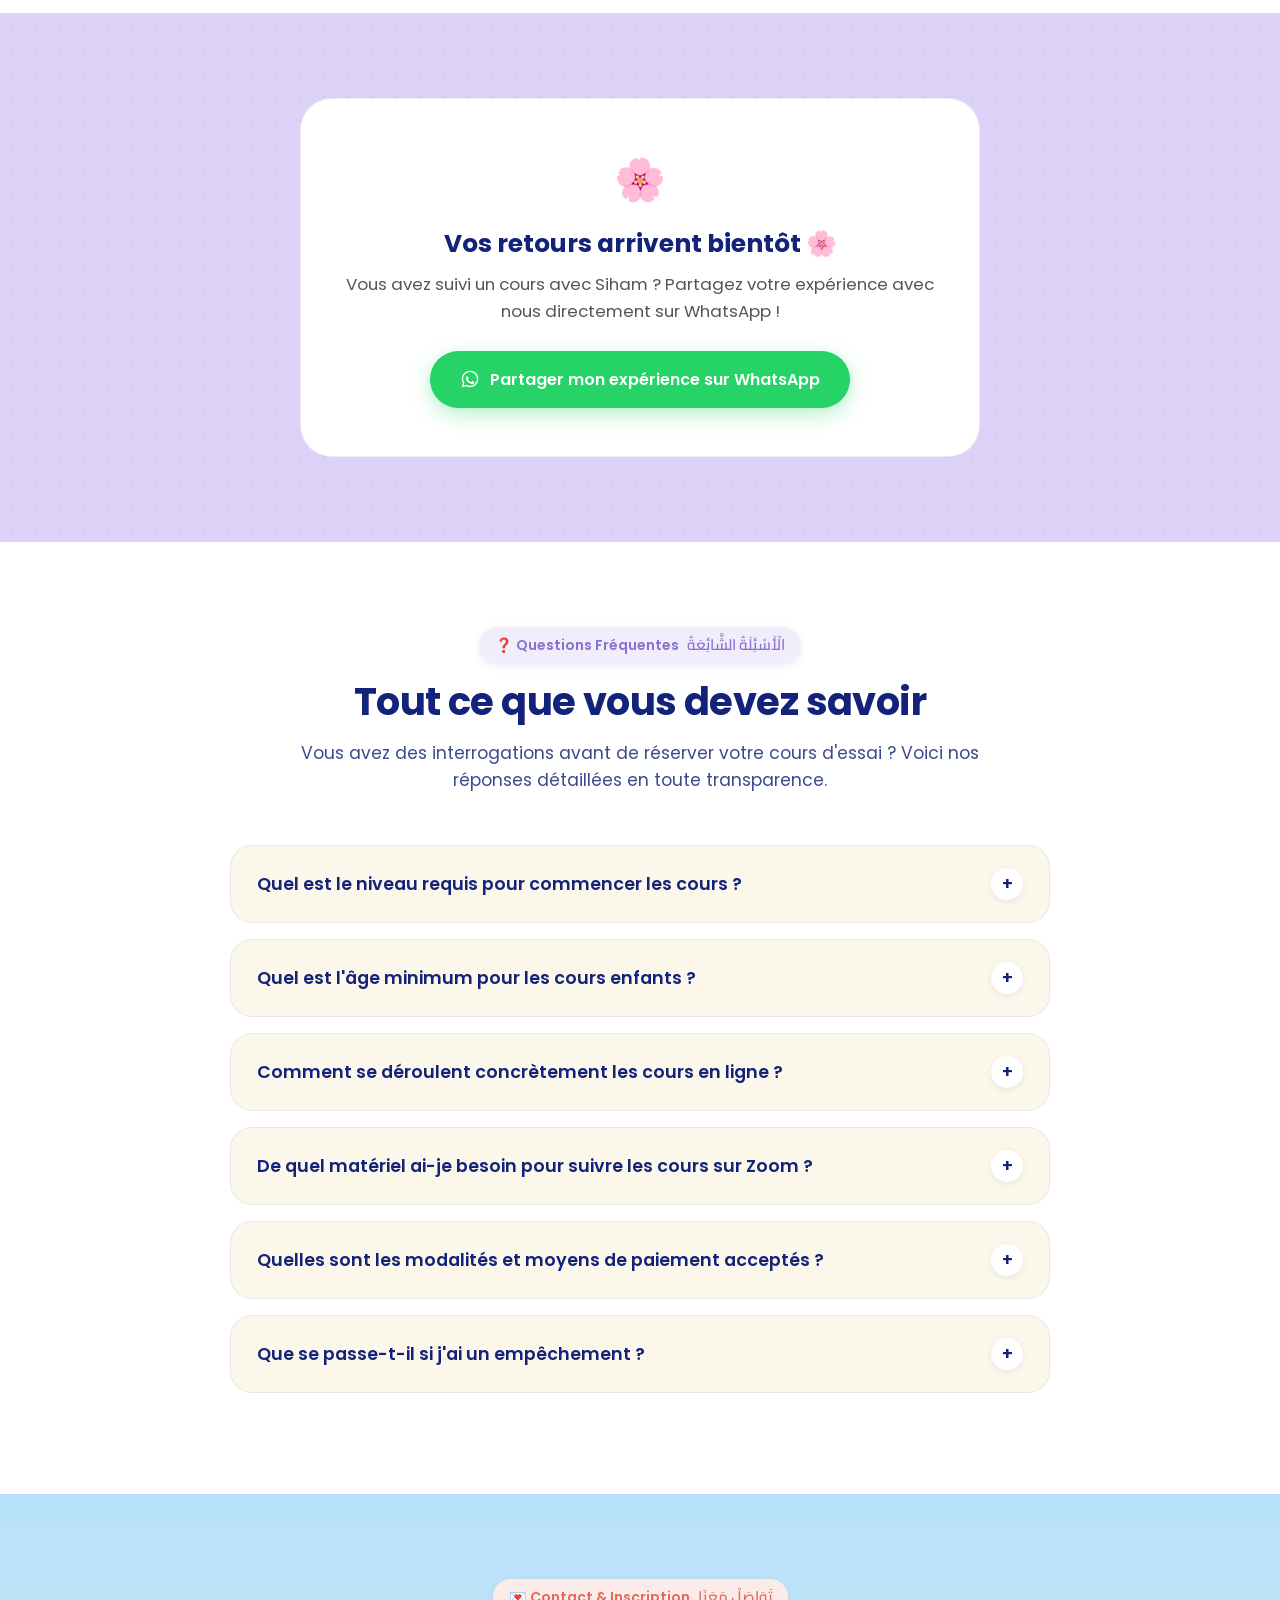
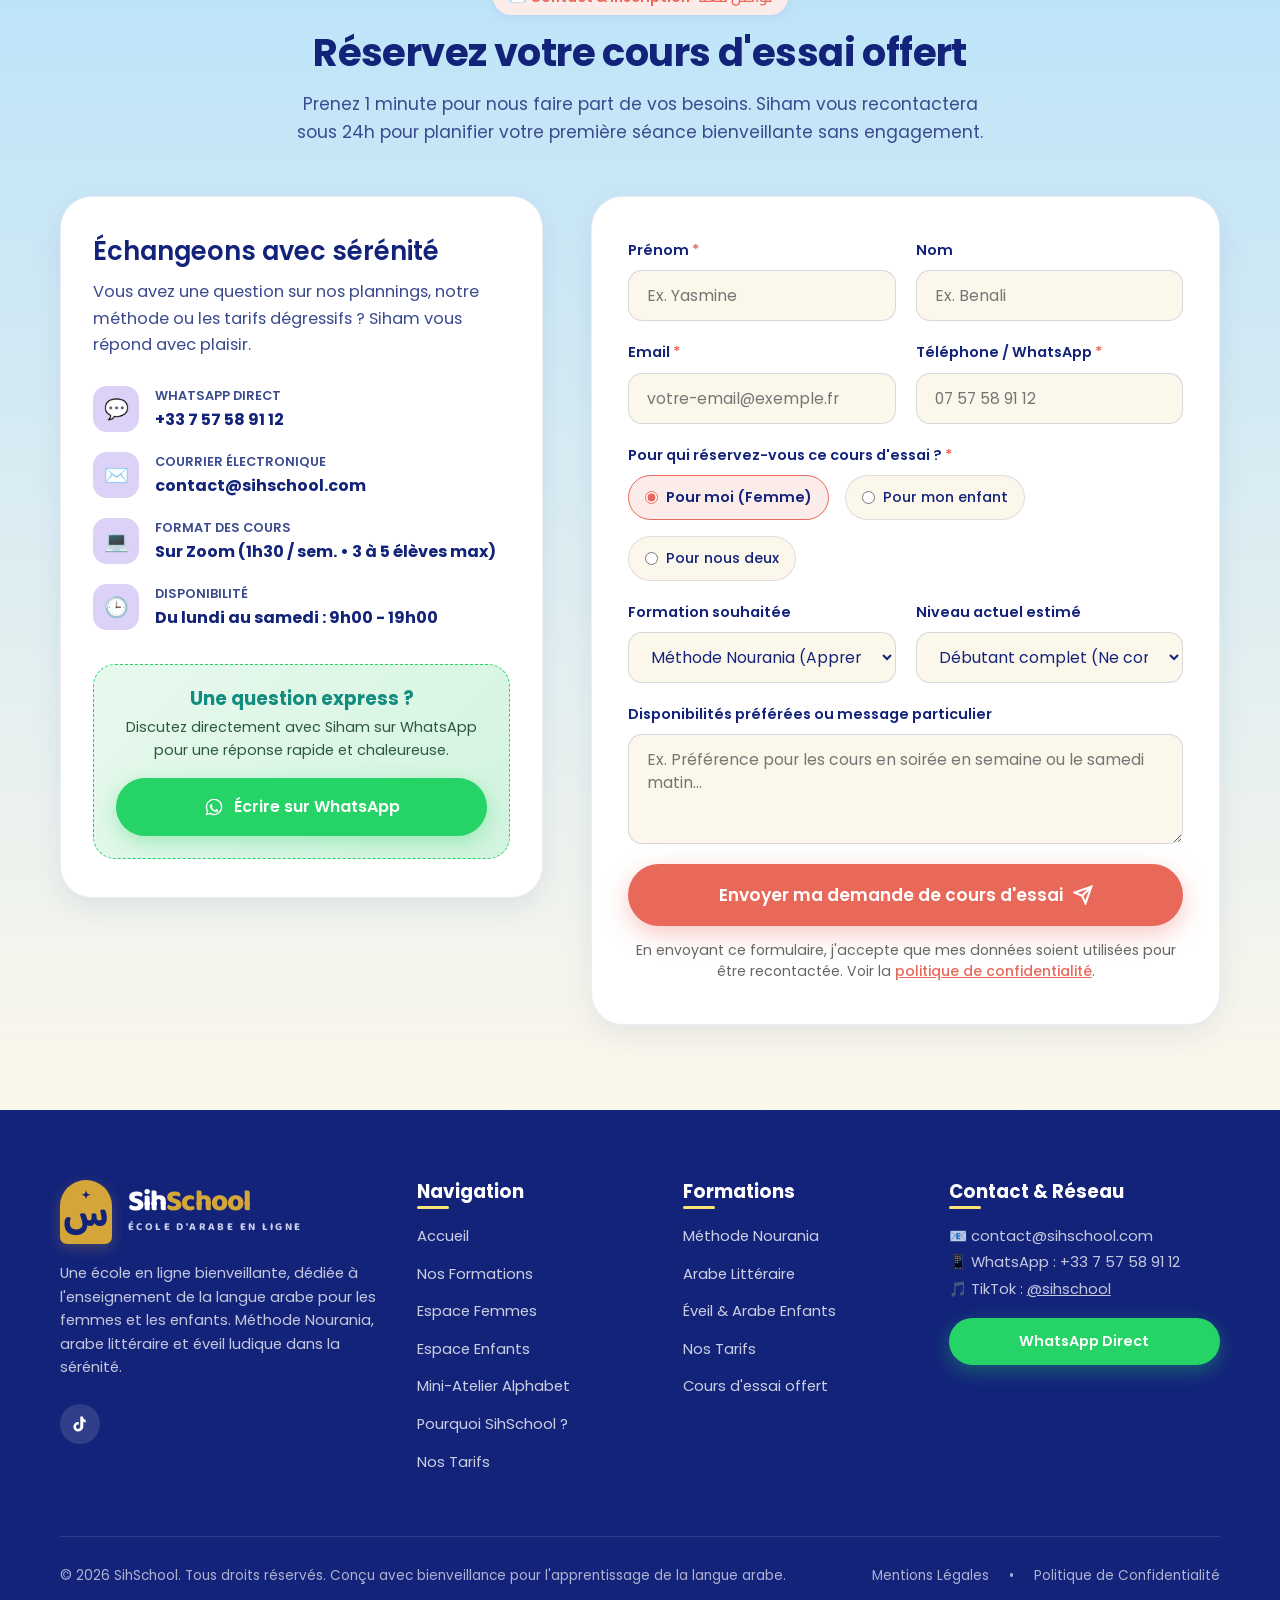
==== commit f739c419: "feat(branding): nouveau nom SihSchool partout, logo HTML/CSS Baloo Bhaijaan 2 et favicon SVG" ====
--- a/index.html
+++ b/index.html
@@ -3,25 +3,26 @@
 <head>
   <meta charset="UTF-8">
   <meta name="viewport" content="width=device-width, initial-scale=1.0">
-  <title>SihScool | École d'Arabe en Ligne pour Femmes et Enfants - Méthode Nourania</title>
-  <meta name="description" content="Apprenez l'arabe avec sérénité et douceur chez SihScool. Cours d'arabe en ligne 100% bienveillants pour femmes et enfants : méthode Nourania pas à pas, arabe littéraire et éveil. Réservez votre cours d'essai offert !">
-  <meta name="keywords" content="cours d'arabe en ligne, méthode Nourania, cours d'arabe pour femmes, cours d'arabe pour enfants, apprendre à lire l'arabe, arabe littéraire, sihcool, ecole arabe">
-  <meta name="author" content="SihScool">
+  <title>SihSchool | École d'Arabe en Ligne pour Femmes et Enfants - Méthode Nourania</title>
+  <meta name="description" content="Apprenez l'arabe avec sérénité et douceur chez SihSchool. Cours d'arabe en ligne 100% bienveillants pour femmes et enfants : méthode Nourania pas à pas, arabe littéraire et éveil. Réservez votre cours d'essai offert !">
+  <meta name="keywords" content="cours d'arabe en ligne, méthode Nourania, cours d'arabe pour femmes, cours d'arabe pour enfants, apprendre à lire l'arabe, arabe littéraire, sihschool, ecole arabe">
+  <meta name="author" content="SihSchool">
   
   <!-- Open Graph / Meta Réseaux -->
   <meta property="og:type" content="website">
-  <meta property="og:title" content="SihScool - École d'Arabe en Ligne pour Femmes & Enfants">
+  <meta property="og:title" content="SihSchool - École d'Arabe en Ligne pour Femmes & Enfants">
   <meta property="og:description" content="Apprenez l'arabe avec sérénité, à votre rythme. Méthode Nourania, cours interactifs bienveillants et suivi personnalisé.">
   <meta property="og:url" content="https://sihschool.com">
   <meta property="og:image" content="https://sihschool.com/assets/images/hero-art.jpg">
   
   <meta name="theme-color" content="#13237A">
-  <link rel="icon" href="data:image/svg+xml,<svg xmlns=%22http://www.w3.org/2000/svg%22 viewBox=%220 0 32 32%22 width=%2232%22 height=%2232%22><circle cx=%2216%22 cy=%2216%22 r=%2216%22 fill=%22%2313237A%22/><text x=%2216%22 y=%2222%22 font-size=%2218%22 text-anchor=%22middle%22 fill=%22%23FCF7EB%22 font-family=%22sans-serif%22 font-weight=%22bold%22>س</text></svg>">
+  <link rel="icon" type="image/svg+xml" href="favicon.svg">
+  <link rel="alternate icon" href="data:image/svg+xml,<svg xmlns=%22http://www.w3.org/2000/svg%22 viewBox=%220 0 150 184%22 width=%22150%22 height=%22184%22><path d=%22M 0 75 A 75 75 0 0 1 150 75 L 150 164 A 20 20 0 0 1 130 184 L 20 184 A 20 20 0 0 1 0 164 Z%22 fill=%22%2313237A%22/><path d=%22M12 0 C13 8 16 11 24 12 C16 13 13 16 12 24 C11 16 8 13 0 12 C8 11 11 8 12 0 Z%22 transform=%22translate(64, 28) scale(0.92)%22 fill=%22%23D4A63A%22/><text x=%2275%22 y=%22146%22 text-anchor=%22middle%22 font-family=%22sans-serif%22 font-size=%22108%22 font-weight=%22700%22 fill=%22%23D4A63A%22>س</text></svg>">
   
-  <!-- Google Fonts: Poppins & Cairo -->
+  <!-- Google Fonts: Baloo Bhaijaan 2, Poppins & Cairo -->
   <link rel="preconnect" href="https://fonts.googleapis.com">
   <link rel="preconnect" href="https://fonts.gstatic.com" crossorigin>
-  <link href="https://fonts.googleapis.com/css2?family=Cairo:wght@500;600;700;800;900&family=Poppins:ital,wght@0,300;0,400;0,500;0,600;0,700;0,800;1,400;1,600&display=swap" rel="stylesheet">
+  <link href="https://fonts.googleapis.com/css2?family=Baloo+Bhaijaan+2:wght@500;700;800&family=Cairo:wght@500;600;700;800;900&family=Poppins:ital,wght@0,300;0,400;0,500;0,600;0,700;0,800;1,400;1,600&display=swap" rel="stylesheet">
   
   <!-- Main Stylesheet -->
   <link rel="stylesheet" href="css/style.css">
@@ -40,11 +41,14 @@
   <header class="site-header" id="siteHeader">
     <div class="container nav-container">
       <!-- Brand Logo -->
-      <a href="#" class="brand-logo" aria-label="SihScool - Accueil">
-        <div class="logo-icon-box" aria-hidden="true">س</div>
+      <a href="index.html" class="brand-logo" aria-label="SihSchool - Accueil">
+        <div class="logo-emblem" aria-hidden="true">
+          <svg class="emblem-star" viewBox="0 0 24 24" aria-hidden="true"><path d="M12 0 C13 8 16 11 24 12 C16 13 13 16 12 24 C11 16 8 13 0 12 C8 11 11 8 12 0 Z"/></svg>
+          <span class="emblem-char" lang="ar">س</span>
+        </div>
         <div class="logo-text-group">
-          <span class="logo-name">Sih<span>Scool</span></span>
-          <span class="logo-tagline">École d'Arabe en Ligne</span>
+          <span class="logo-name">Sih<span class="logo-name-accent">School</span></span>
+          <span class="logo-tagline">ÉCOLE D'ARABE EN LIGNE</span>
         </div>
       </a>
 
@@ -97,7 +101,7 @@
           </div>
 
           <div class="hero-arabic-welcome" aria-hidden="true">
-            مَرْحَبًا بِكُمْ فِي سِيهْ سْكُولْ
+            مَرْحَبًا بِكُمْ فِي سِيه سْكُول
           </div>
 
           <h1 class="hero-title">
@@ -358,7 +362,7 @@
           </span>
           <h2>Un havre d'apprentissage bienveillant entre femmes</h2>
           <p>
-            Parce que chaque femme mène de front mille responsabilités, SihScool propose un cadre d'étude chaleureux, respectueux et adapté à votre rythme. Osez vous tromper, posez toutes vos questions sans réserve et progressez avec sérénité.
+            Parce que chaque femme mène de front mille responsabilités, SihSchool propose un cadre d'étude chaleureux, respectueux et adapté à votre rythme. Osez vous tromper, posez toutes vos questions sans réserve et progressez avec sérénité.
           </p>
 
           <div class="feature-benefits-list">
@@ -530,7 +534,7 @@
     </div>
   </section>
 
-  <!-- ================= SECTION POURQUOI SIHSCOOL ================= -->
+  <!-- ================= SECTION POURQUOI SIHSCHOOL ================= -->
   <section class="why-section" id="pourquoi">
     <div class="container">
       <div class="section-header reveal-on-scroll">
@@ -538,7 +542,7 @@
           <span>✨ Notre Engagement</span>
           <span class="ar-badge">لِمَاذَا نَحْنُ</span>
         </span>
-        <h2>Pourquoi choisir SihScool ?</h2>
+        <h2>Pourquoi choisir SihSchool ?</h2>
         <p>Une école à dimension humaine qui allie rigueur de la méthode traditionnelle et pédagogie moderne et rassurante.</p>
       </div>
 
@@ -769,7 +773,7 @@
         <p style="font-size: 1.05rem; color: #555; line-height: 1.6; margin-bottom: 26px;">
           Vous avez suivi un cours avec Siham ? Partagez votre expérience avec nous directement sur WhatsApp !
         </p>
-        <a href="https://wa.me/33757589112?text=Bonjour%20Siham,%20je%20souhaite%20partager%20mon%20avis%20sur%20mon%20cours%20SihScool%20!" target="_blank" rel="noopener noreferrer" class="btn btn-whatsapp" style="display: inline-flex; align-items: center; gap: 10px; margin: 0 auto;">
+        <a href="https://wa.me/33757589112?text=Bonjour%20Siham,%20je%20souhaite%20partager%20mon%20avis%20sur%20mon%20cours%20SihSchool%20!" target="_blank" rel="noopener noreferrer" class="btn btn-whatsapp" style="display: inline-flex; align-items: center; gap: 10px; margin: 0 auto;">
           <svg width="20" height="20" viewBox="0 0 24 24" fill="currentColor"><path d="M12.04 2c-5.46 0-9.91 4.45-9.91 9.91 0 1.75.46 3.45 1.32 4.95L2.05 22l5.25-1.38c1.45.79 3.08 1.21 4.74 1.21 5.46 0 9.91-4.45 9.91-9.91 0-2.65-1.03-5.14-2.9-7.01A9.816 9.816 0 0 0 12.04 2m.01 1.67c2.2 0 4.26.86 5.82 2.42a8.225 8.225 0 0 1 2.41 5.83c0 4.54-3.7 8.24-8.24 8.24-1.48 0-2.93-.4-4.2-1.15l-.3-.18-3.12.82.83-3.04-.2-.31a8.196 8.196 0 0 1-1.26-4.38c0-4.54 3.7-8.24 8.24-8.24m4.52 11.66c-.25-.13-1.47-.72-1.7-.81-.23-.08-.39-.13-.56.13-.17.25-.64.81-.79.97-.14.17-.29.19-.54.06-.25-.13-1.06-.39-2.02-1.25-.75-.67-1.26-1.5-1.4-1.76-.15-.25-.02-.39.11-.51.11-.11.25-.29.38-.44.12-.14.17-.25.25-.42.08-.17.04-.32-.02-.44-.06-.13-.56-1.34-.76-1.84-.2-.49-.4-.42-.56-.43h-.47c-.17 0-.44.06-.67.31-.23.25-.89.87-.89 2.12s.91 2.46 1.04 2.63c.12.17 1.79 2.74 4.34 3.84.61.26 1.08.42 1.45.54.61.19 1.17.17 1.61.1.49-.07 1.47-.6 1.68-1.18.21-.58.21-1.08.15-1.18-.06-.1-.23-.17-.48-.29z"/></svg>
           <span>Partager mon expérience sur WhatsApp</span>
         </a>
@@ -938,7 +942,7 @@
 
         <!-- Right: Interactive Booking Form -->
         <div class="booking-form-card reveal-on-scroll">
-          <form id="sihscoolBookingForm" novalidate>
+          <form id="sihschoolBookingForm" novalidate>
             <div class="form-group-row">
               <div class="form-group">
                 <label for="clientFirstName" class="form-label">Prénom <span class="req">*</span></label>
@@ -1023,18 +1027,21 @@
       <div class="footer-top-grid">
         <!-- Brand Info Col -->
         <div class="footer-col footer-brand">
-          <a href="#" class="brand-logo" aria-label="SihScool Accueil">
-            <div class="logo-icon-box" style="background: #FFFFFF; color: var(--c-night-blue);" aria-hidden="true">س</div>
+          <a href="#" class="brand-logo" aria-label="SihSchool Accueil">
+            <div class="logo-emblem" aria-hidden="true">
+              <svg class="emblem-star" viewBox="0 0 24 24" aria-hidden="true"><path d="M12 0 C13 8 16 11 24 12 C16 13 13 16 12 24 C11 16 8 13 0 12 C8 11 11 8 12 0 Z"/></svg>
+              <span class="emblem-char" lang="ar">س</span>
+            </div>
             <div class="logo-text-group">
-              <span class="logo-name">Sih<span>Scool</span></span>
-              <span class="logo-tagline">École d'Arabe en Ligne</span>
+              <span class="logo-name">Sih<span class="logo-name-accent">School</span></span>
+              <span class="logo-tagline">ÉCOLE D'ARABE EN LIGNE</span>
             </div>
           </a>
           <p class="footer-bio">
             Une école en ligne bienveillante, dédiée à l'enseignement de la langue arabe pour les femmes et les enfants. Méthode Nourania, arabe littéraire et éveil ludique dans la sérénité.
           </p>
           <div class="footer-social-links">
-            <a href="https://www.tiktok.com/@sihschool" target="_blank" rel="noopener noreferrer" class="social-icon-btn" aria-label="TikTok SihScool">
+            <a href="https://www.tiktok.com/@sihschool" target="_blank" rel="noopener noreferrer" class="social-icon-btn" aria-label="TikTok SihSchool">
               <svg width="18" height="18" viewBox="0 0 24 24" fill="currentColor"><path d="M19.59 6.69a4.83 4.83 0 0 1-3.77-4.25V2h-3.45v13.67a2.89 2.89 0 0 1-5.2 1.74 2.89 2.89 0 0 1 2.31-4.64c.29 0 .58.04.86.12V9.42a6.34 6.34 0 0 0-.86-.06 6.34 6.34 0 0 0-6.34 6.34 6.34 6.34 0 0 0 9.79 5.34c3.48-2.32 3.44-5.46 3.44-5.46V8.6a8.28 8.28 0 0 0 3.22 1.45V6.69z"/></svg>
             </a>
           </div>
@@ -1049,7 +1056,7 @@
             <li><a href="#femmes">Espace Femmes</a></li>
             <li><a href="#enfants">Espace Enfants</a></li>
             <li><a href="#atelier-alphabet">Mini-Atelier Alphabet</a></li>
-            <li><a href="#pourquoi">Pourquoi SihScool ?</a></li>
+            <li><a href="#pourquoi">Pourquoi SihSchool ?</a></li>
             <li><a href="#tarifs">Nos Tarifs</a></li>
           </ul>
         </div>
@@ -1084,7 +1091,7 @@
 
       <div class="footer-bottom">
         <div>
-          &copy; 2026 SihScool. Tous droits réservés. Conçu avec bienveillance pour l'apprentissage de la langue arabe.
+          &copy; 2026 SihSchool. Tous droits réservés. Conçu avec bienveillance pour l'apprentissage de la langue arabe.
         </div>
         <div class="footer-legal-links">
           <a href="mentions-legales.html">Mentions Légales</a>
@@ -1100,7 +1107,7 @@
     <div class="whatsapp-bubble-popup">
       <span>Besoin d'un conseil ?</span> 🌸
     </div>
-    <a href="https://wa.me/33757589112?text=Bonjour%20SihScool,%20je%20souhaite%20des%20informations%20sur%20vos%20cours%20d'arabe%20!" target="_blank" rel="noopener noreferrer" class="floating-wa-btn" aria-label="Ouvrir WhatsApp pour discuter avec l'école">
+    <a href="https://wa.me/33757589112?text=Bonjour%20SihSchool,%20je%20souhaite%20des%20informations%20sur%20vos%20cours%20d'arabe%20!" target="_blank" rel="noopener noreferrer" class="floating-wa-btn" aria-label="Ouvrir WhatsApp pour discuter avec l'école">
       <svg width="32" height="32" viewBox="0 0 24 24" fill="currentColor"><path d="M12.04 2c-5.46 0-9.91 4.45-9.91 9.91 0 1.75.46 3.45 1.32 4.95L2.05 22l5.25-1.38c1.45.79 3.08 1.21 4.74 1.21 5.46 0 9.91-4.45 9.91-9.91 0-2.65-1.03-5.14-2.9-7.01A9.816 9.816 0 0 0 12.04 2m.01 1.67c2.2 0 4.26.86 5.82 2.42a8.225 8.225 0 0 1 2.41 5.83c0 4.54-3.7 8.24-8.24 8.24-1.48 0-2.93-.4-4.2-1.15l-.3-.18-3.12.82.83-3.04-.2-.31a8.196 8.196 0 0 1-1.26-4.38c0-4.54 3.7-8.24 8.24-8.24m4.52 11.66c-.25-.13-1.47-.72-1.7-.81-.23-.08-.39-.13-.56.13-.17.25-.64.81-.79.97-.14.17-.29.19-.54.06-.25-.13-1.06-.39-2.02-1.25-.75-.67-1.26-1.5-1.4-1.76-.15-.25-.02-.39.11-.51.11-.11.25-.29.38-.44.12-.14.17-.25.25-.42.08-.17.04-.32-.02-.44-.06-.13-.56-1.34-.76-1.84-.2-.49-.4-.42-.56-.43h-.47c-.17 0-.44.06-.67.31-.23.25-.89.87-.89 2.12s.91 2.46 1.04 2.63c.12.17 1.79 2.74 4.34 3.84.61.26 1.08.42 1.45.54.61.19 1.17.17 1.61.1.49-.07 1.47-.6 1.68-1.18.21-.58.21-1.08.15-1.18-.06-.1-.23-.17-.48-.29z"/></svg>
     </a>
   </aside>
--- a/css/style.css
+++ b/css/style.css
@@ -1,5 +1,5 @@
 /* ==========================================================================
-   SIHSCOOL - Modern, Warm & Elegant Showcase Website
+   SIHSCHOOL - Modern, Warm & Elegant Showcase Website
    Design System & Master Stylesheet
    Palette:
      --c-night-blue: #13237A (Titres et texte principal)
@@ -14,7 +14,7 @@
      --hero-grad-end:   #FAF4E4
    ========================================================================== */
 
-@import url('https://fonts.googleapis.com/css2?family=Cairo:wght@500;600;700;800;900&family=Poppins:ital,wght@0,300;0,400;0,500;0,600;0,700;0,800;1,400;1,600&display=swap');
+@import url('https://fonts.googleapis.com/css2?family=Baloo+Bhaijaan+2:wght@500;700;800&family=Cairo:wght@500;600;700;800;900&family=Poppins:ital,wght@0,300;0,400;0,500;0,600;0,700;0,800;1,400;1,600&display=swap');
 
 /* --- CSS VARIABLES & TOKENS --- */
 :root {
@@ -32,6 +32,8 @@
   --c-violet-light: #F1EEFB;
   --c-yellow: #FDE678;
   --c-yellow-rgb: 253, 230, 120;
+  --c-gold: #D4A63A;
+  --c-gold-dark: #A97A12;
   --c-cream: #FCF7EB;
   --c-cream-card: #FFFFFF;
   --c-lavender: #DCD2F8;
@@ -48,6 +50,7 @@
   /* Fonts */
   --font-main: 'Poppins', -apple-system, BlinkMacSystemFont, "Segoe UI", Roboto, sans-serif;
   --font-arabic: 'Cairo', 'Tajawal', -apple-system, sans-serif;
+  --font-logo: 'Baloo Bhaijaan 2', 'Cairo', sans-serif;
   
   /* Radii */
   --radius-sm: 8px;
@@ -370,53 +373,87 @@
   height: 74px;
 }
 
-/* Brand Logo */
+/* Brand Logo (Baloo Bhaijaan 2) */
 .brand-logo {
-  display: flex;
+  display: inline-flex;
   align-items: center;
   gap: 12px;
   text-decoration: none;
-}
-
-.logo-icon-box {
-  width: 44px;
+  font-family: var(--font-logo);
+}
+
+/* Emblème en arche (proportions 150/184) */
+.logo-emblem {
+  position: relative;
+  width: 36px;
   height: 44px;
-  border-radius: var(--radius-md);
-  background: linear-gradient(135deg, var(--c-lavender) 0%, var(--c-sky-blue) 100%);
+  border-radius: 18px 18px 5px 5px;
+  background-color: var(--c-night-blue);
   display: flex;
   align-items: center;
   justify-content: center;
-  color: var(--c-night-blue);
-  font-family: var(--font-arabic);
-  font-size: 1.45rem;
+  flex-shrink: 0;
+  box-shadow: 0 2px 8px rgba(19, 35, 122, 0.18);
+  transition: transform var(--trans-fast, 0.2s ease);
+}
+
+.brand-logo:hover .logo-emblem {
+  transform: translateY(-1px);
+}
+
+.logo-emblem .emblem-star {
+  position: absolute;
+  top: 7px;
+  left: 50%;
+  transform: translateX(-50%);
+  width: 6.5px;
+  height: 6.5px;
+}
+
+.logo-emblem .emblem-star path {
+  fill: var(--c-gold);
+}
+
+.logo-emblem .emblem-char {
+  color: var(--c-gold);
+  font-family: var(--font-logo);
+  font-size: 26px;
+  font-weight: 700;
+  line-height: 1;
+  margin-top: 8px;
+  user-select: none;
+}
+
+.logo-text-group {
+  display: flex;
+  flex-direction: column;
+  justify-content: center;
+}
+
+.logo-name {
+  font-family: var(--font-logo);
+  font-size: 1.55rem;
   font-weight: 800;
-  box-shadow: 0 3px 10px rgba(19, 35, 122, 0.1);
-  border: 2px solid #FFFFFF;
-}
-
-.logo-text-group {
-  display: flex;
-  flex-direction: column;
-}
-
-.logo-name {
-  font-size: 1.4rem;
+  color: var(--c-night-blue);
+  letter-spacing: -0.03em;
+  line-height: 0.95;
+}
+
+.logo-name .logo-name-accent {
+  color: var(--c-gold-dark);
   font-weight: 800;
-  color: var(--c-night-blue);
-  letter-spacing: -0.02em;
+}
+
+.logo-tagline {
+  font-family: var(--font-logo);
+  font-size: 0.62rem;
+  font-weight: 700;
+  letter-spacing: 0.22em;
+  color: #4A5280;
+  text-transform: uppercase;
+  margin-top: 3px;
   line-height: 1.1;
-}
-
-.logo-name span {
-  color: var(--c-coral);
-}
-
-.logo-tagline {
-  font-size: 0.72rem;
-  color: var(--c-blue);
-  font-weight: 500;
-  letter-spacing: 0.03em;
-  text-transform: uppercase;
+  white-space: nowrap;
 }
 
 /* Navigation Links */
@@ -1319,7 +1356,7 @@
   color: var(--c-text-muted);
 }
 
-/* --- POURQUOI SIHSCOOL SECTION --- */
+/* --- POURQUOI SIHSCHOOL SECTION --- */
 .why-section {
   background-color: #FFFFFF;
 }
@@ -2037,12 +2074,56 @@
   }
 }
 
-.footer-brand .brand-logo .logo-name {
+/* Footer sur fond sombre (bleu nuit #13237A) : inversion des couleurs */
+.site-footer .brand-logo,
+.footer-brand .brand-logo {
+  gap: 16px;
+}
+
+.site-footer .logo-emblem,
+.footer-brand .logo-emblem {
+  width: 52px;
+  height: 64px;
+  border-radius: 26px 26px 7px 7px;
+  background-color: var(--c-gold);
+  box-shadow: 0 4px 14px rgba(212, 166, 58, 0.25);
+}
+
+.site-footer .logo-emblem .emblem-star,
+.footer-brand .logo-emblem .emblem-star {
+  top: 10px;
+  width: 9.5px;
+  height: 9.5px;
+}
+
+.site-footer .logo-emblem .emblem-star path,
+.footer-brand .logo-emblem .emblem-star path {
+  fill: var(--c-night-blue);
+}
+
+.site-footer .logo-emblem .emblem-char,
+.footer-brand .logo-emblem .emblem-char {
+  color: var(--c-night-blue);
+  font-size: 38px;
+  margin-top: 12px;
+}
+
+.site-footer .logo-name,
+.footer-brand .logo-name {
   color: #FFFFFF;
-}
-
+  font-size: 1.85rem;
+}
+
+.site-footer .logo-name .logo-name-accent,
+.footer-brand .logo-name .logo-name-accent {
+  color: var(--c-gold);
+}
+
+.site-footer .logo-tagline,
 .footer-brand .logo-tagline {
-  color: var(--c-yellow);
+  color: #C9CEEB;
+  letter-spacing: 0.22em;
+  font-size: 0.68rem;
 }
 
 .footer-bio {
@@ -2419,7 +2500,7 @@
     padding: 26px 20px !important;
   }
 
-  /* Cartes Pourquoi SihScool en swipe */
+  /* Cartes Pourquoi SihSchool en swipe */
   .why-grid > .why-card {
     flex: 0 0 80% !important;
     max-width: 290px !important;
@@ -2590,4 +2671,11 @@
     align-items: center !important;
     justify-content: center !important;
   }
-}
+
+  /* Cache le sous-titre du logo sur mobile si manque de place */
+  @media (max-width: 480px) {
+    .logo-tagline {
+      display: none !important;
+    }
+  }
+}
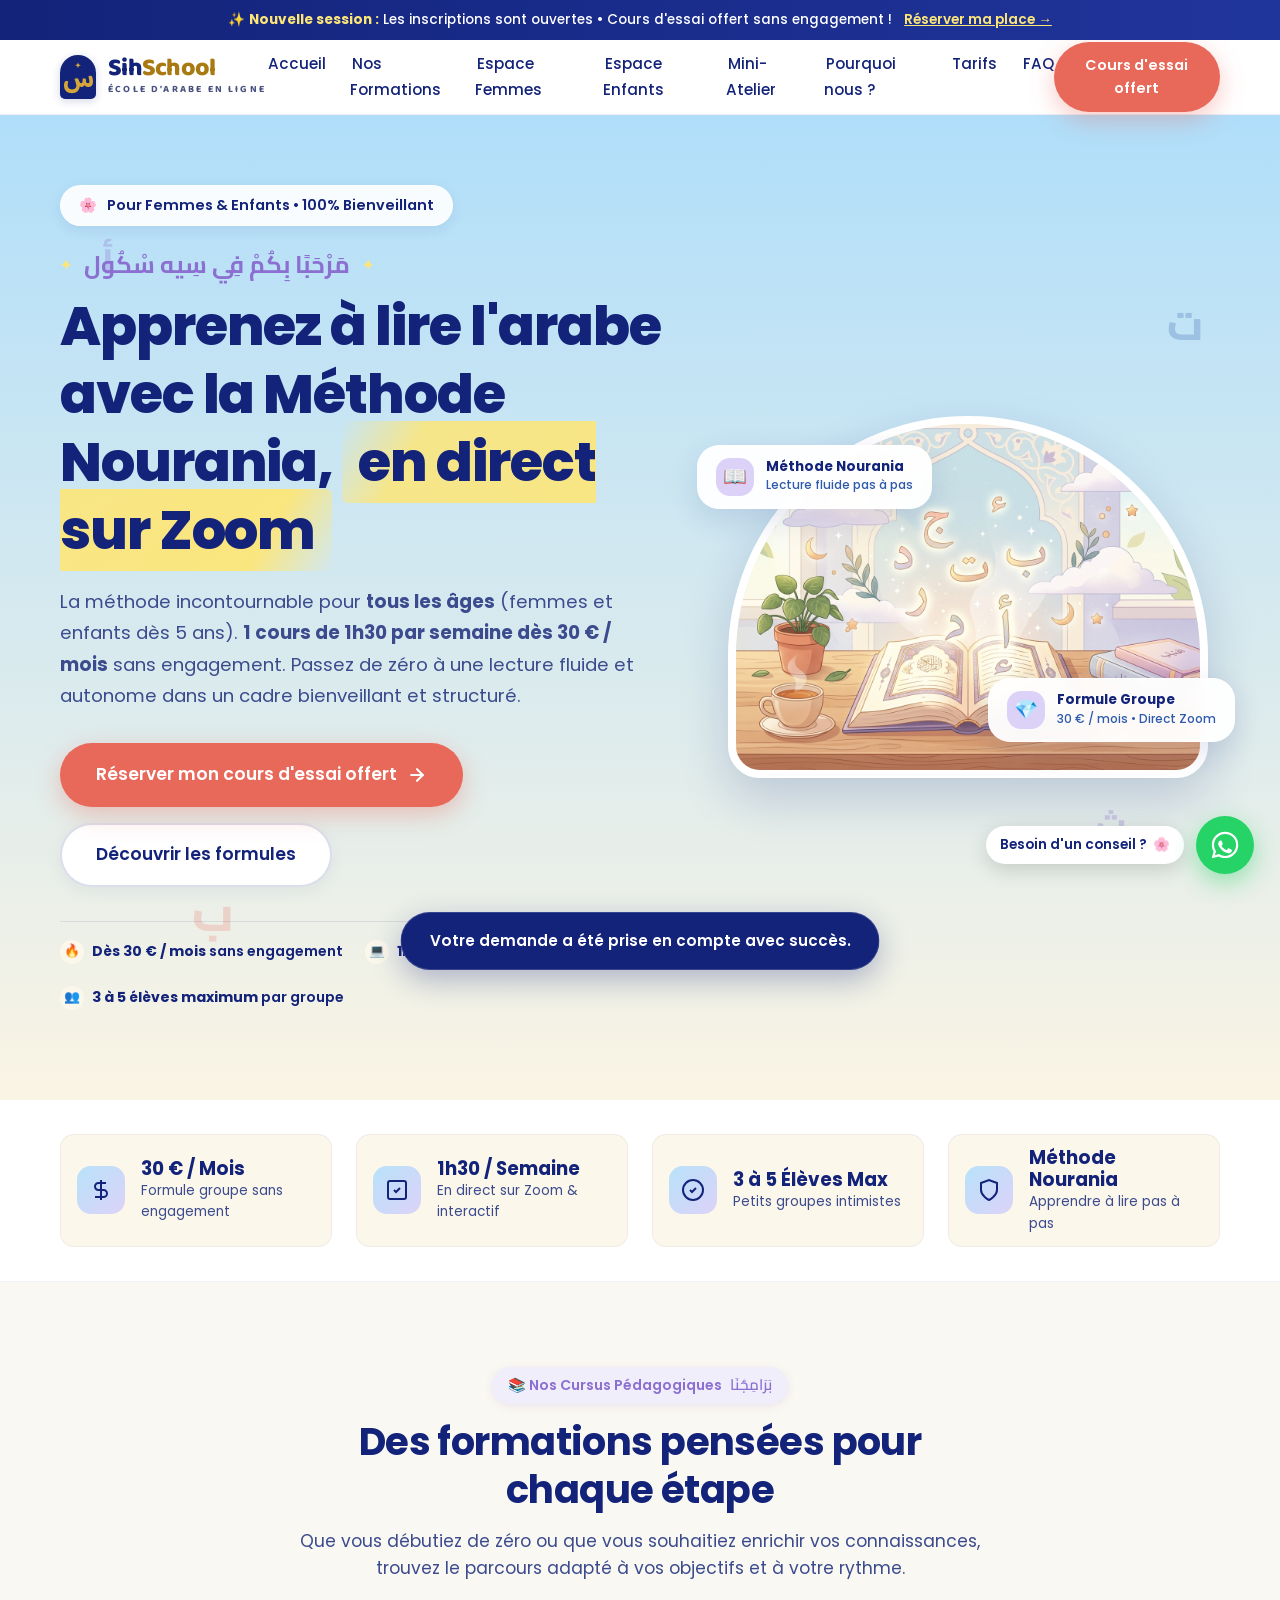
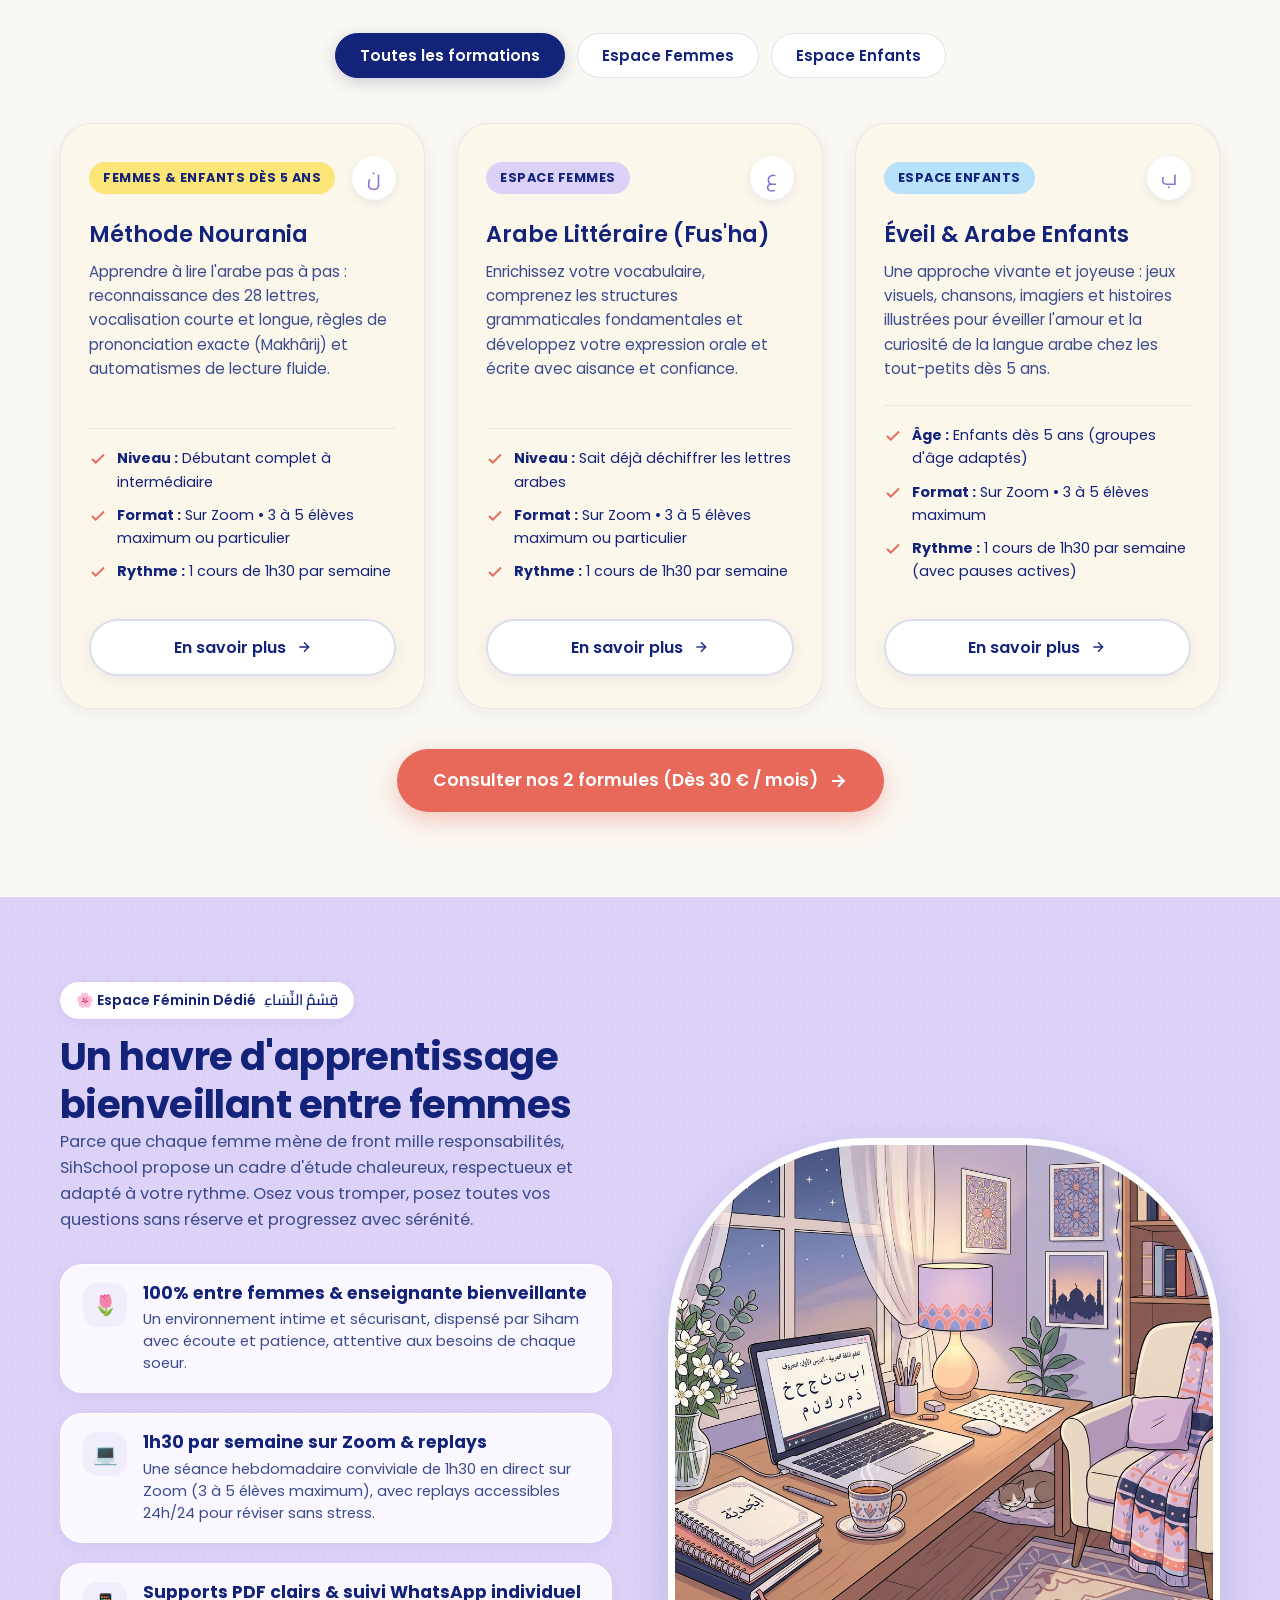
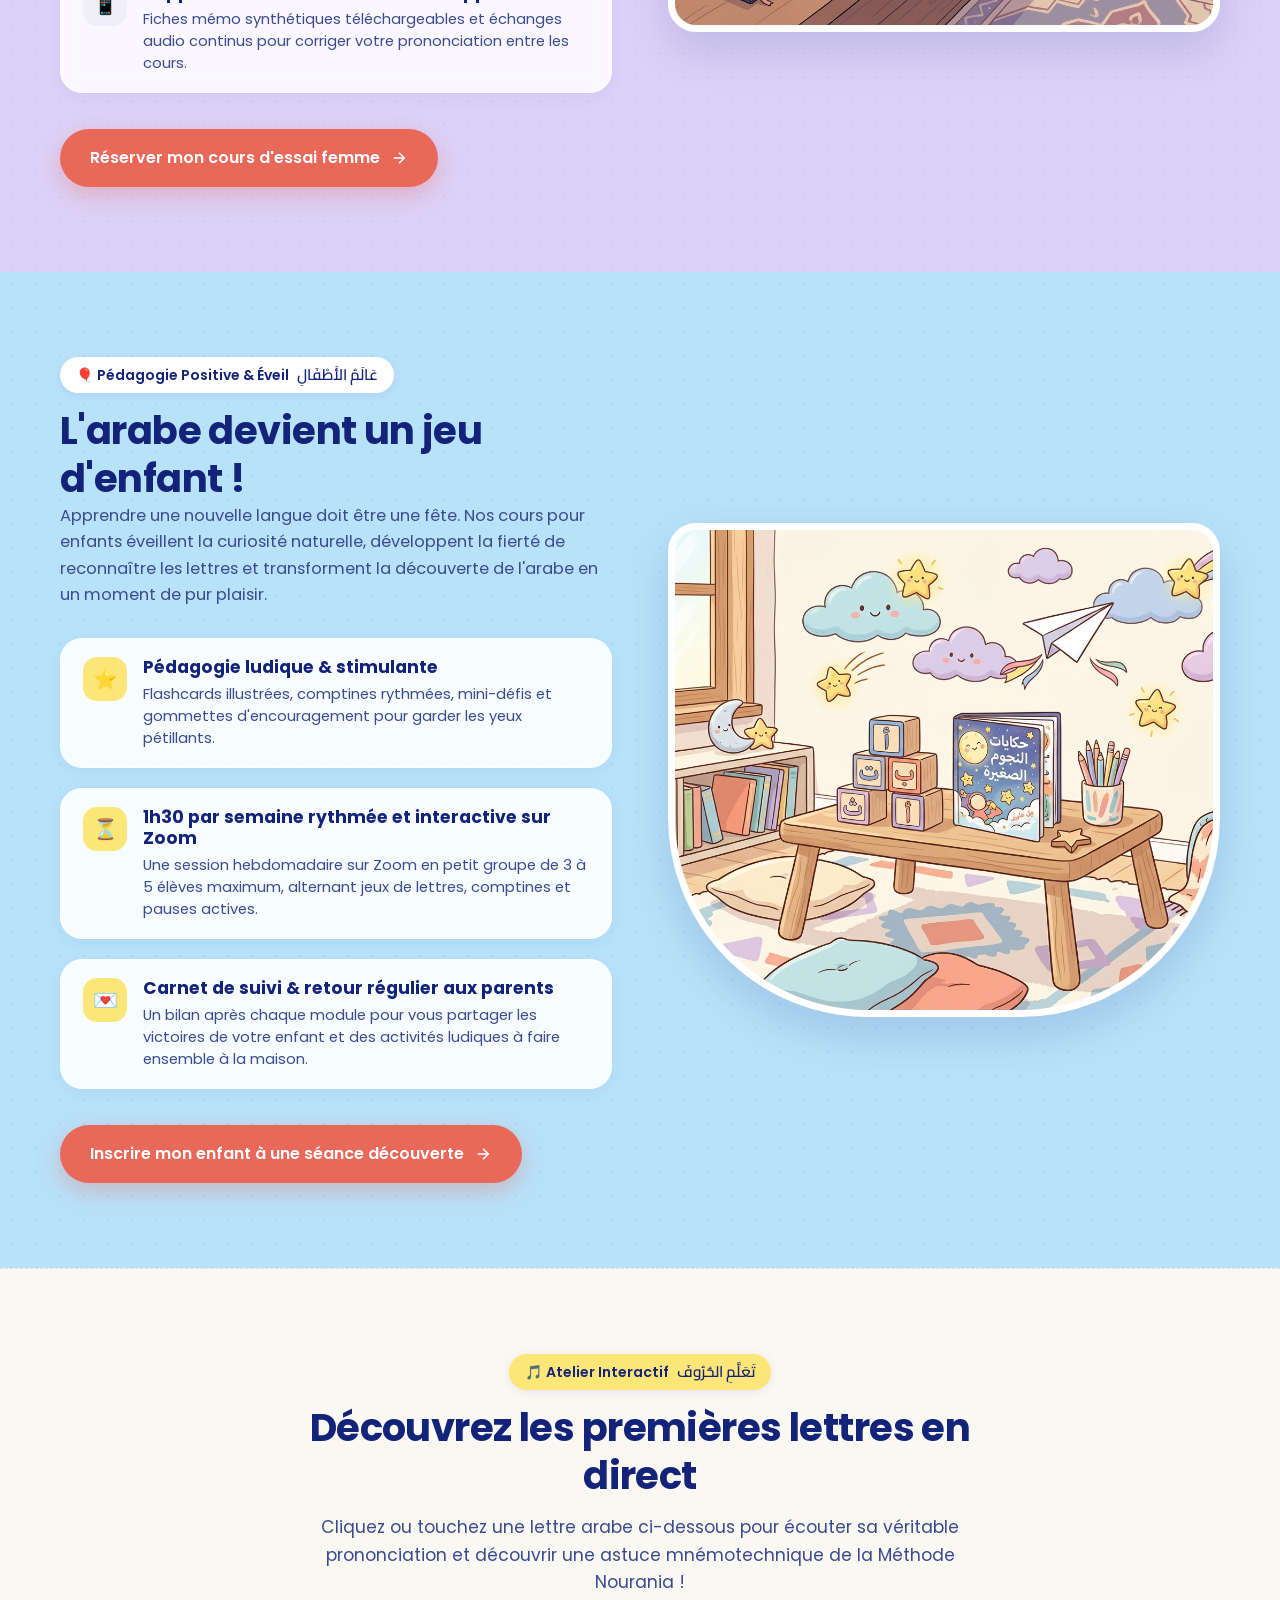
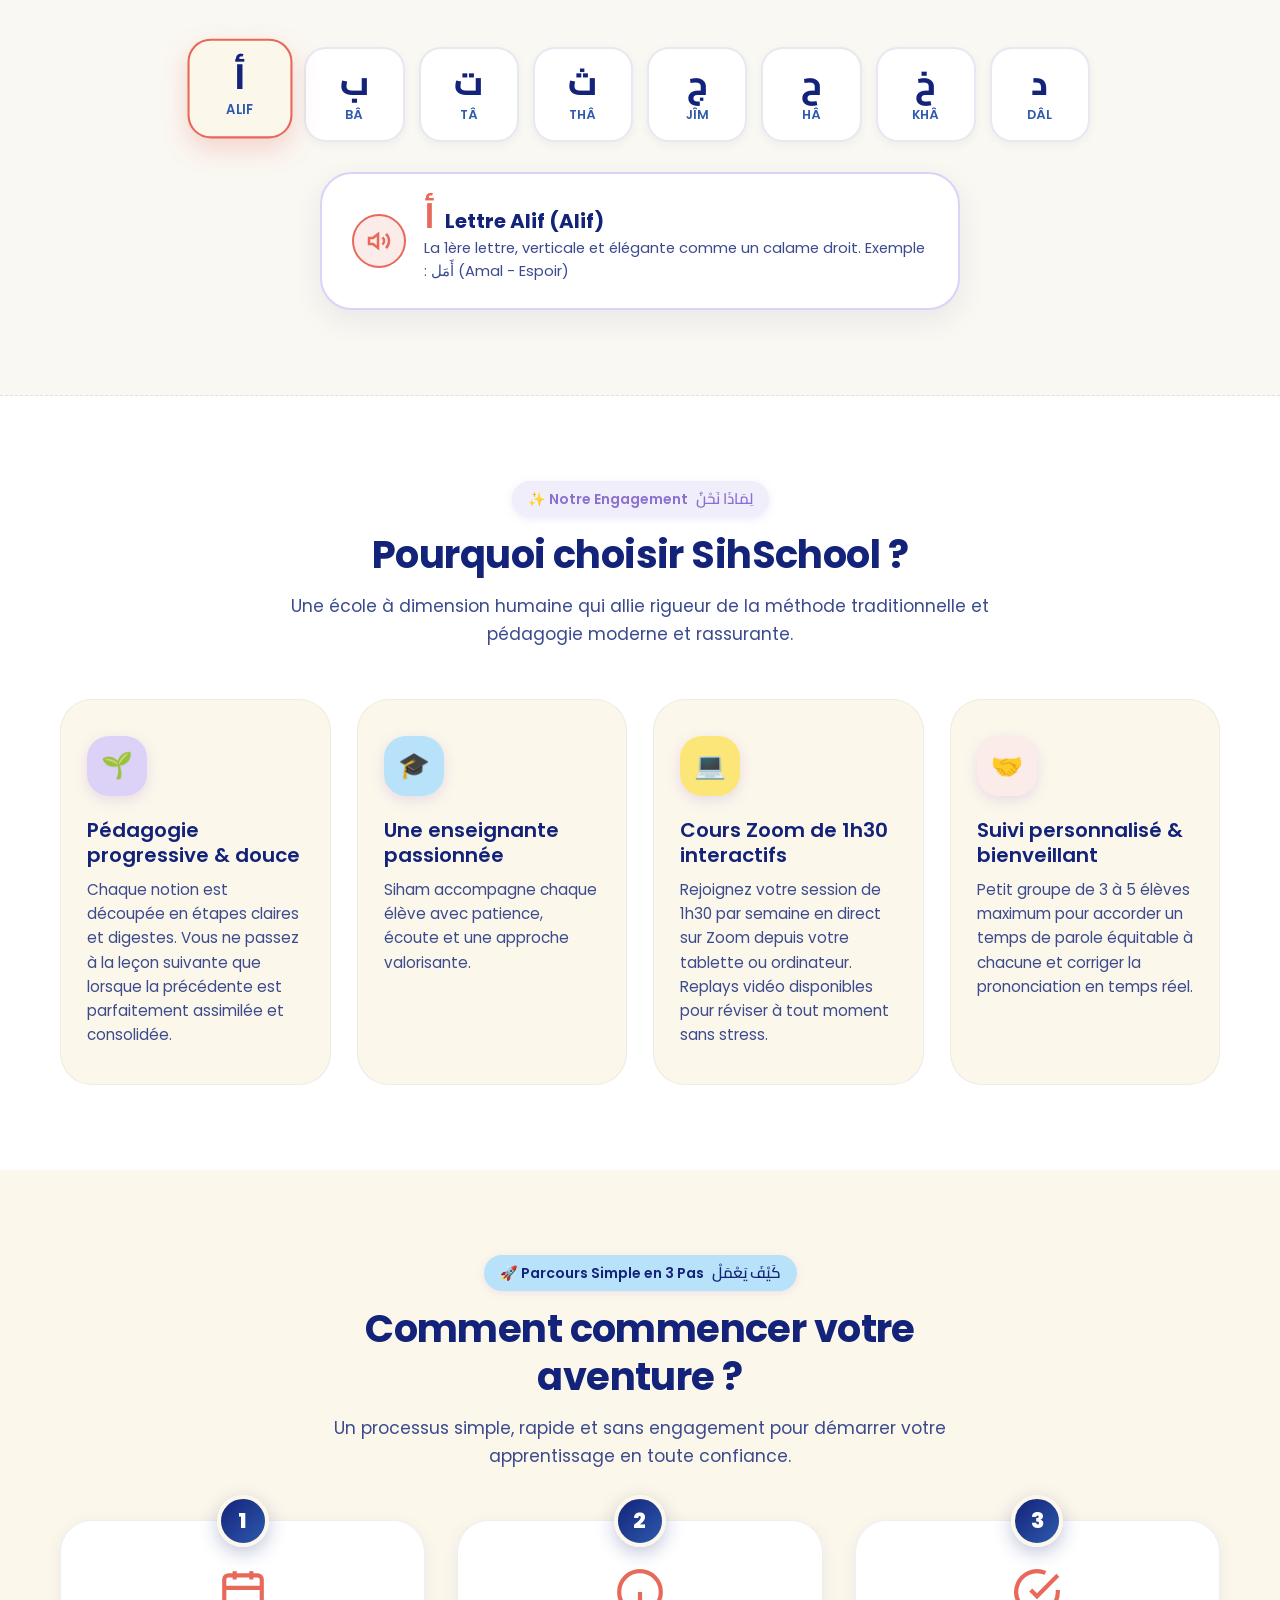
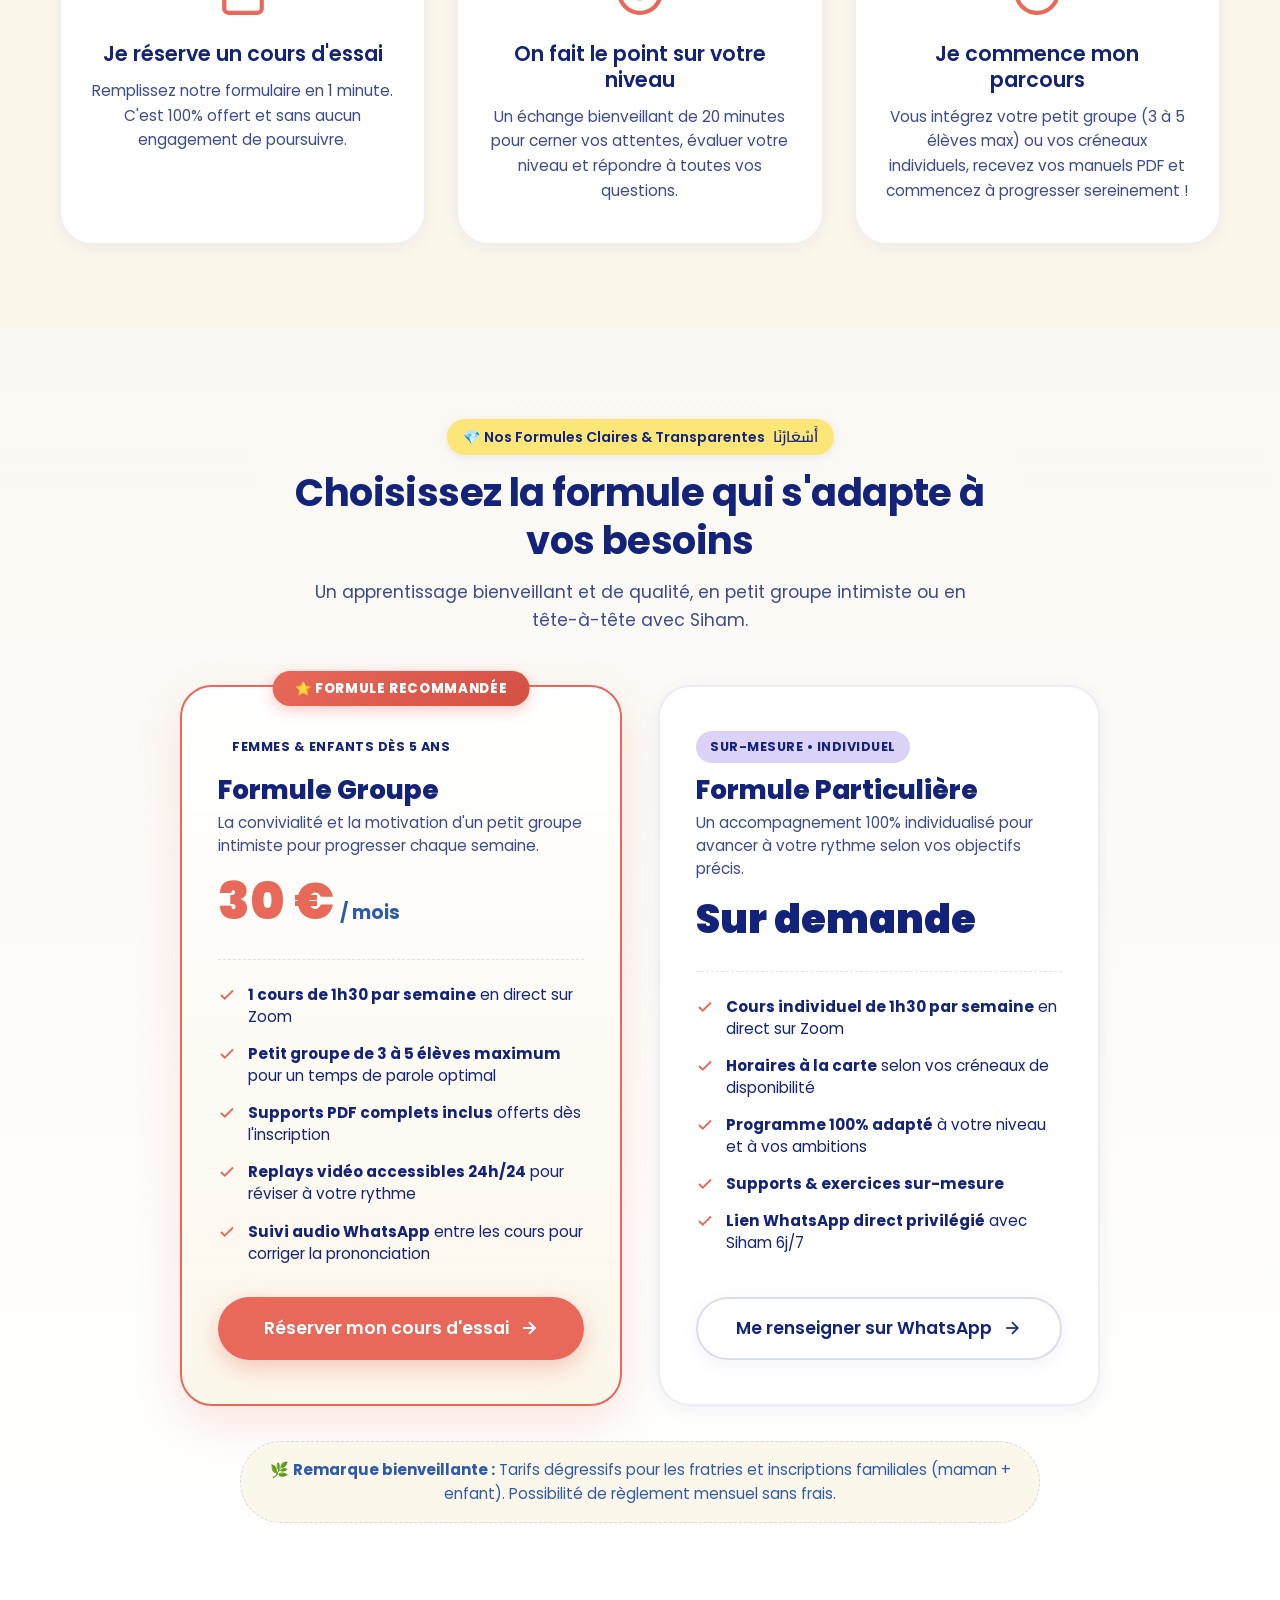
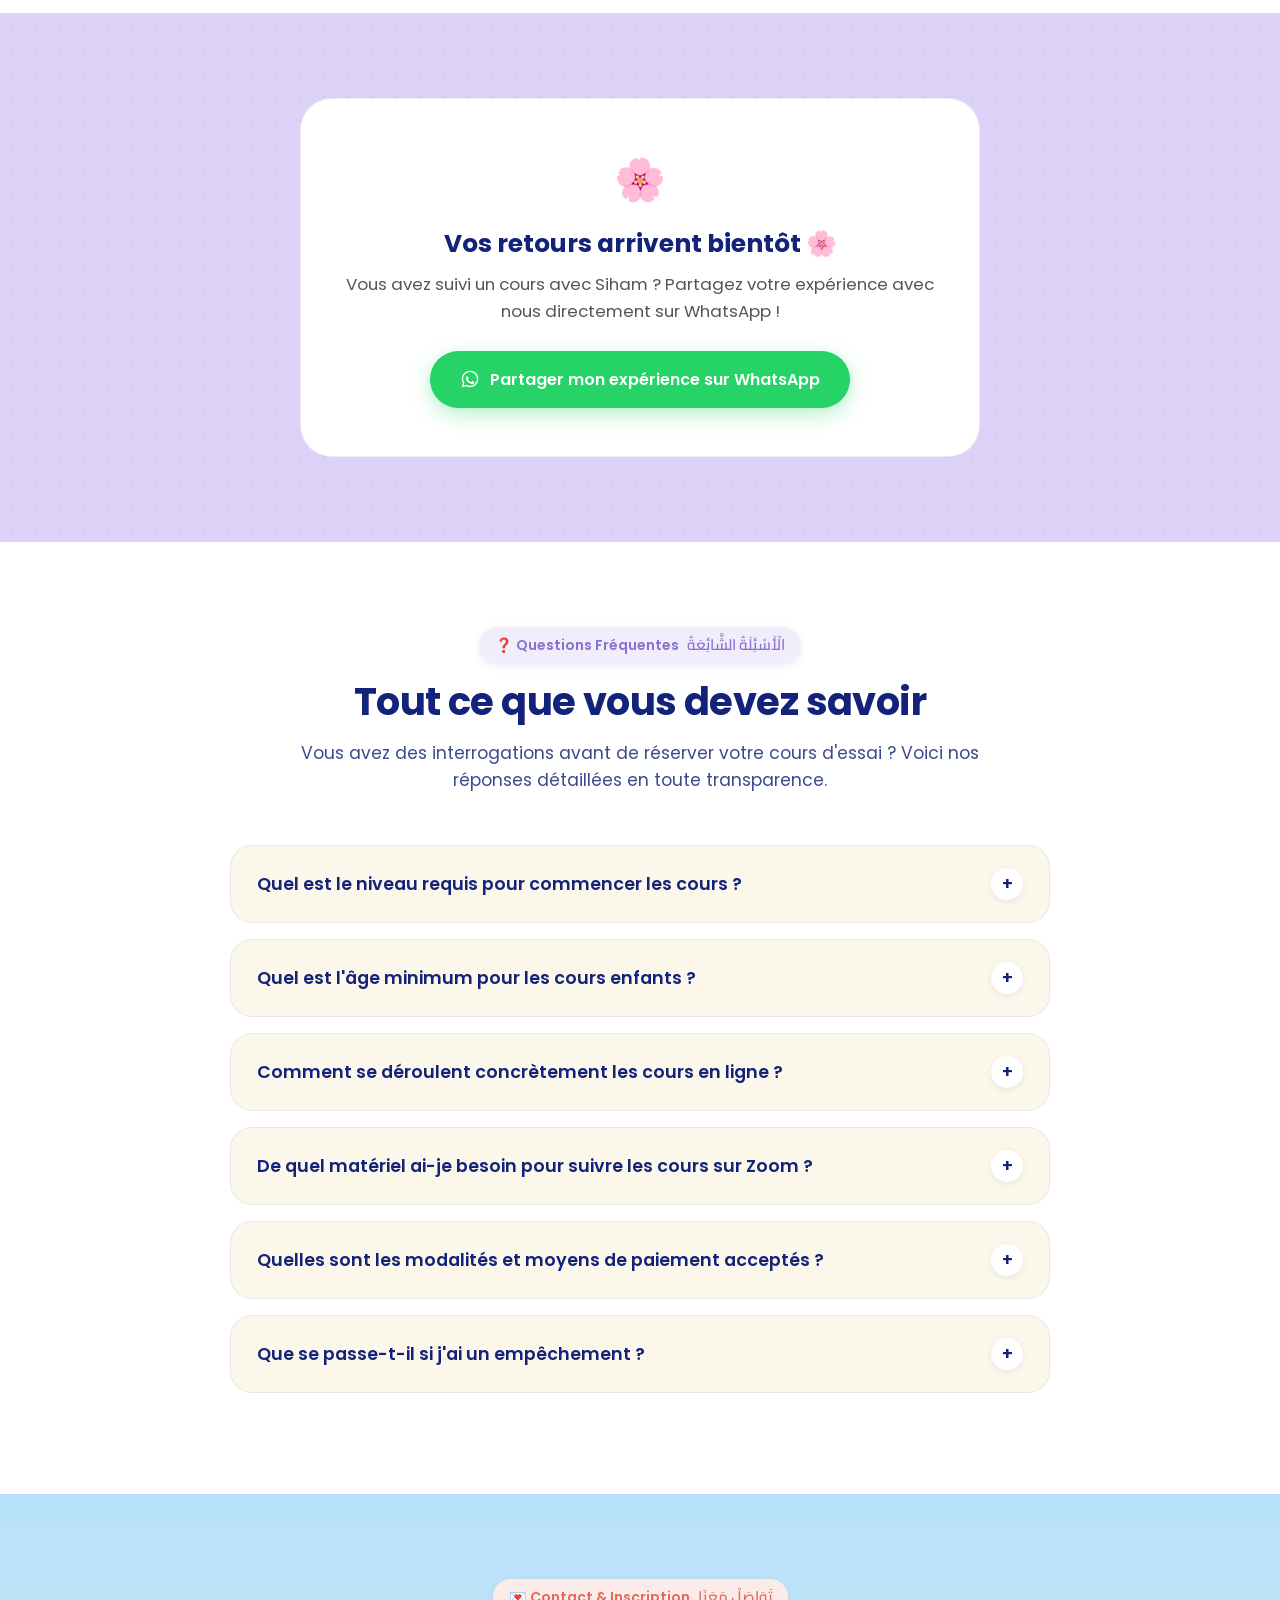
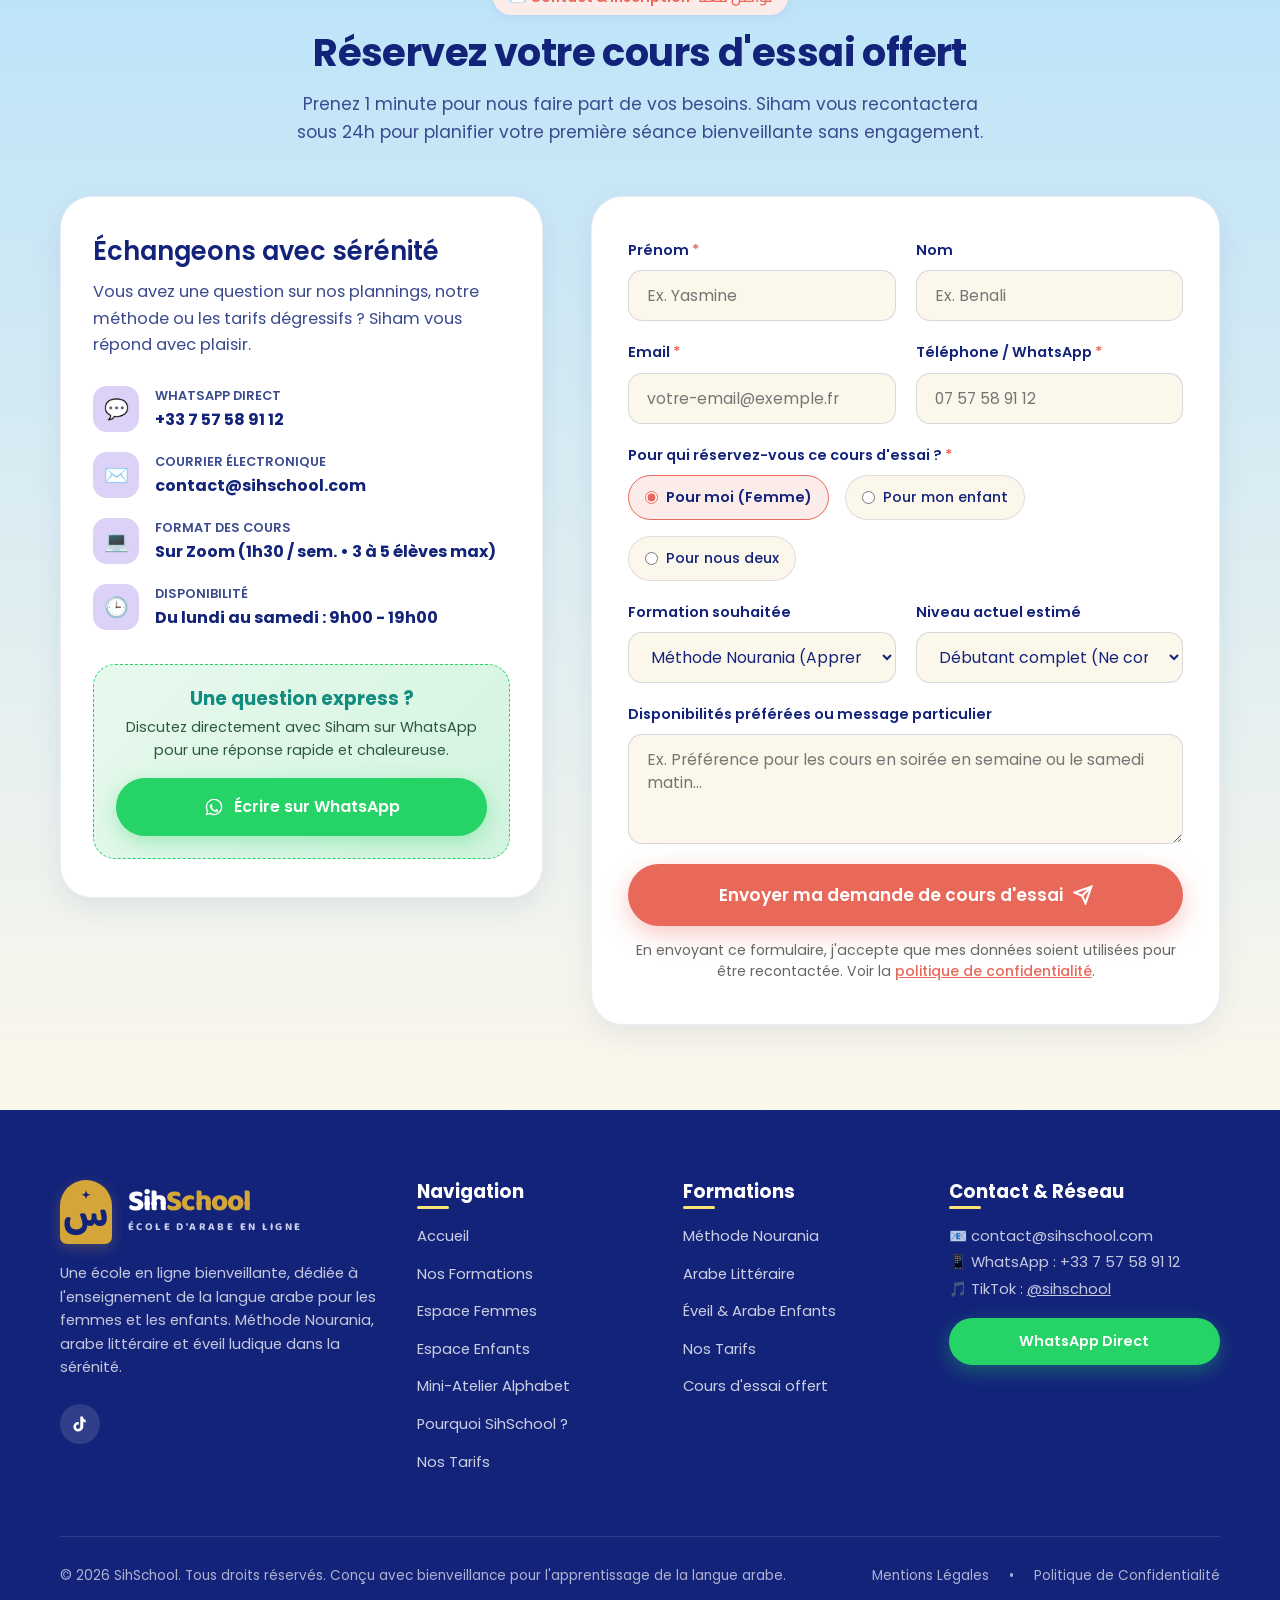
==== commit 2e80c0f0: "feat(security): renforcement sécurité, anti-spam Turnstile/honeypot, rate limiting IP, validation se" ====
--- a/index.html
+++ b/index.html
@@ -24,6 +24,9 @@
   <link rel="preconnect" href="https://fonts.gstatic.com" crossorigin>
   <link href="https://fonts.googleapis.com/css2?family=Baloo+Bhaijaan+2:wght@500;700;800&family=Cairo:wght@500;600;700;800;900&family=Poppins:ital,wght@0,300;0,400;0,500;0,600;0,700;0,800;1,400;1,600&display=swap" rel="stylesheet">
   
+  <!-- Cloudflare Turnstile Anti-Spam (gratuit et sans puzzle) -->
+  <script src="https://challenges.cloudflare.com/turnstile/v0/api.js?render=explicit" async defer></script>
+
   <!-- Main Stylesheet -->
   <link rel="stylesheet" href="css/style.css">
 </head>
@@ -943,6 +946,12 @@
         <!-- Right: Interactive Booking Form -->
         <div class="booking-form-card reveal-on-scroll">
           <form id="sihschoolBookingForm" novalidate>
+            <!-- Honeypot anti-spam : invisible pour les humains, piège pour les robots -->
+            <div class="form-honeypot" aria-hidden="true">
+              <label for="formWebsite">Ne pas remplir ce champ si vous êtes humain</label>
+              <input type="text" id="formWebsite" name="website" tabindex="-1" autocomplete="off">
+            </div>
+
             <div class="form-group-row">
               <div class="form-group">
                 <label for="clientFirstName" class="form-label">Prénom <span class="req">*</span></label>
@@ -1007,6 +1016,9 @@
               <textarea id="clientMessage" class="form-textarea" placeholder="Ex. Préférence pour les cours en soirée en semaine ou le samedi matin..."></textarea>
             </div>
 
+            <!-- Widget Cloudflare Turnstile (rendu dynamique si configuré) -->
+            <div id="turnstileWidget" class="form-turnstile-wrapper"></div>
+
             <button type="submit" class="btn btn-coral btn-lg btn-glow" style="width: 100%;">
               <span>Envoyer ma demande de cours d'essai</span>
               <svg width="20" height="20" viewBox="0 0 24 24" fill="none" stroke="currentColor" stroke-width="2.5"><line x1="22" x2="11" y1="2" y2="13"/><polygon points="22 2 15 22 11 13 2 9 22 2"/></svg>
--- a/css/style.css
+++ b/css/style.css
@@ -2039,6 +2039,35 @@
   min-height: 110px;
 }
 
+/* Honeypot anti-spam (invisible pour les vrais visiteurs) */
+.form-honeypot {
+  position: absolute !important;
+  left: -9999px !important;
+  top: -9999px !important;
+  width: 1px !important;
+  height: 1px !important;
+  opacity: 0 !important;
+  pointer-events: none !important;
+  overflow: hidden !important;
+  visibility: hidden !important;
+  clip: rect(0, 0, 0, 0) !important;
+}
+
+/* Cloudflare Turnstile Widget */
+.form-turnstile-wrapper {
+  display: flex;
+  justify-content: center;
+  align-items: center;
+  margin-bottom: 18px;
+  min-height: 65px;
+}
+
+.form-turnstile-wrapper:empty {
+  display: none !important;
+  min-height: 0 !important;
+  margin-bottom: 0 !important;
+}
+
 .form-privacy-note {
   font-size: 0.82rem;
   color: var(--c-text-muted);
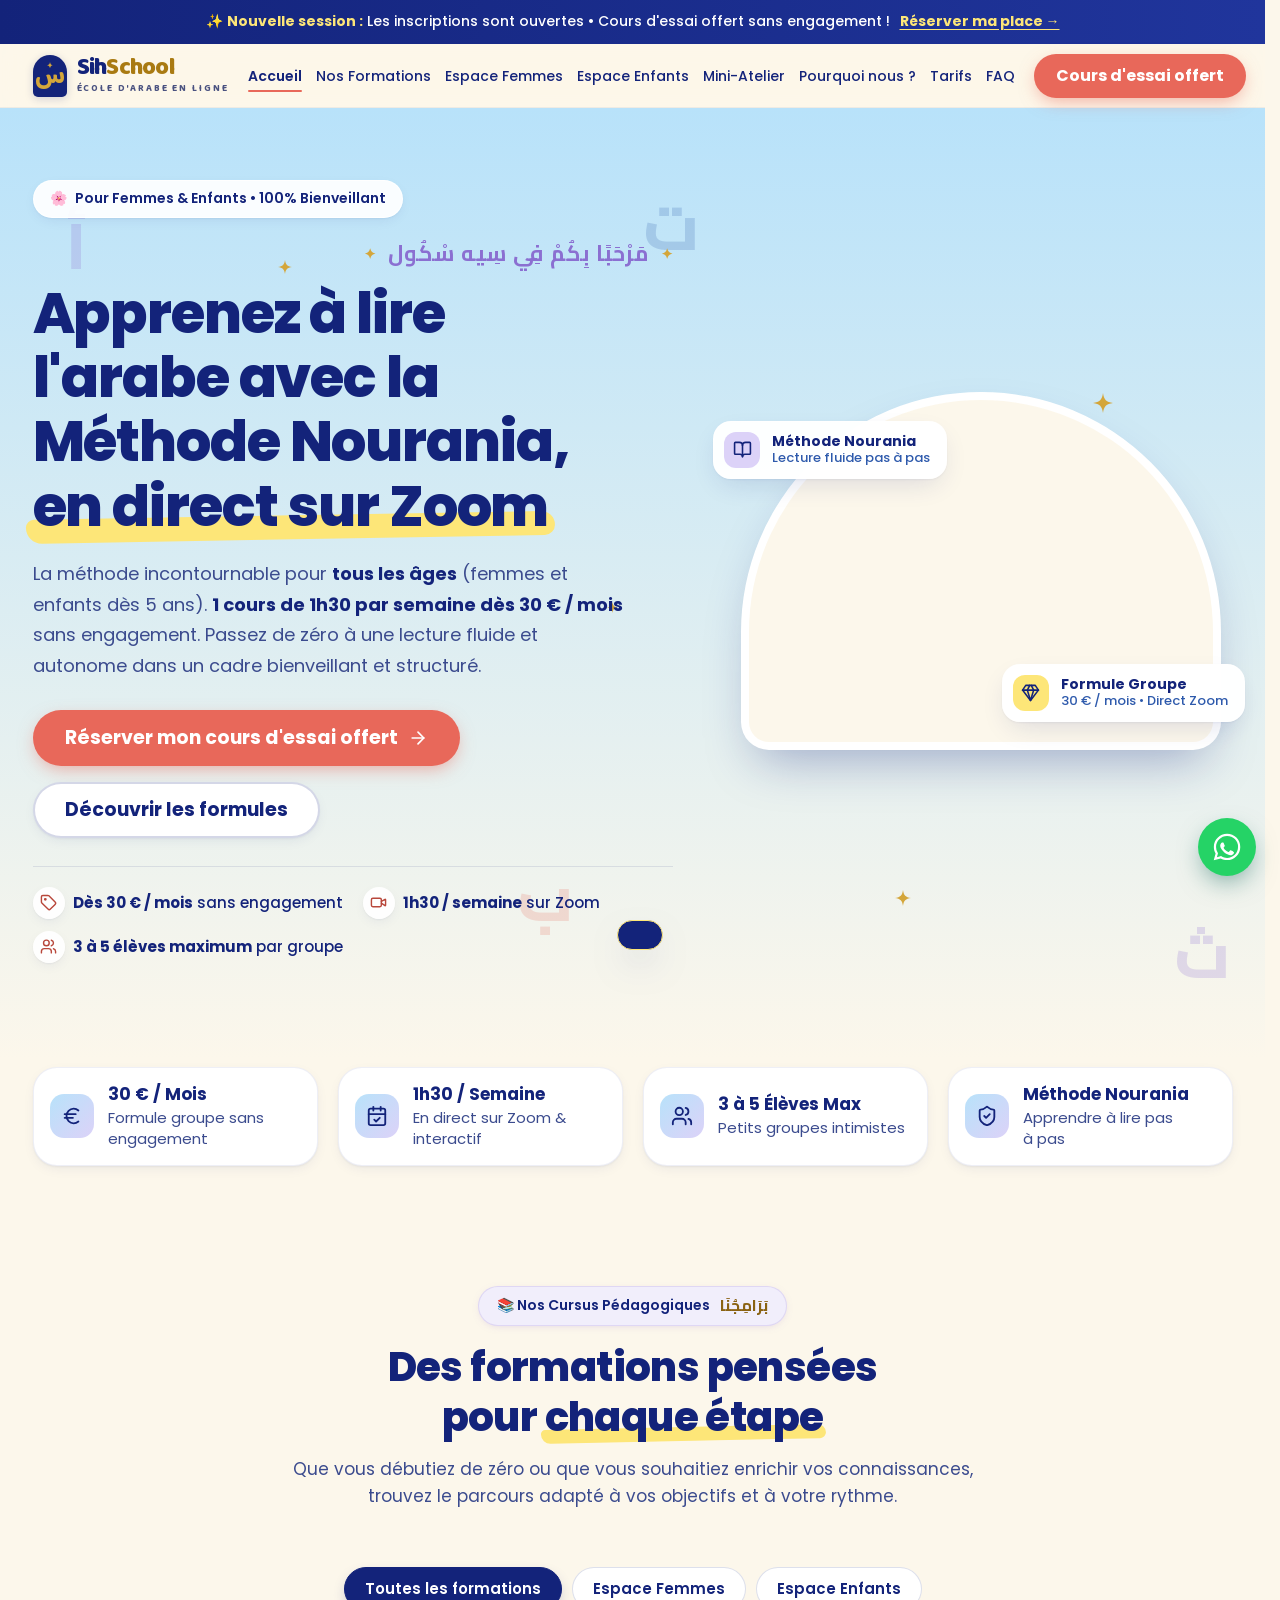
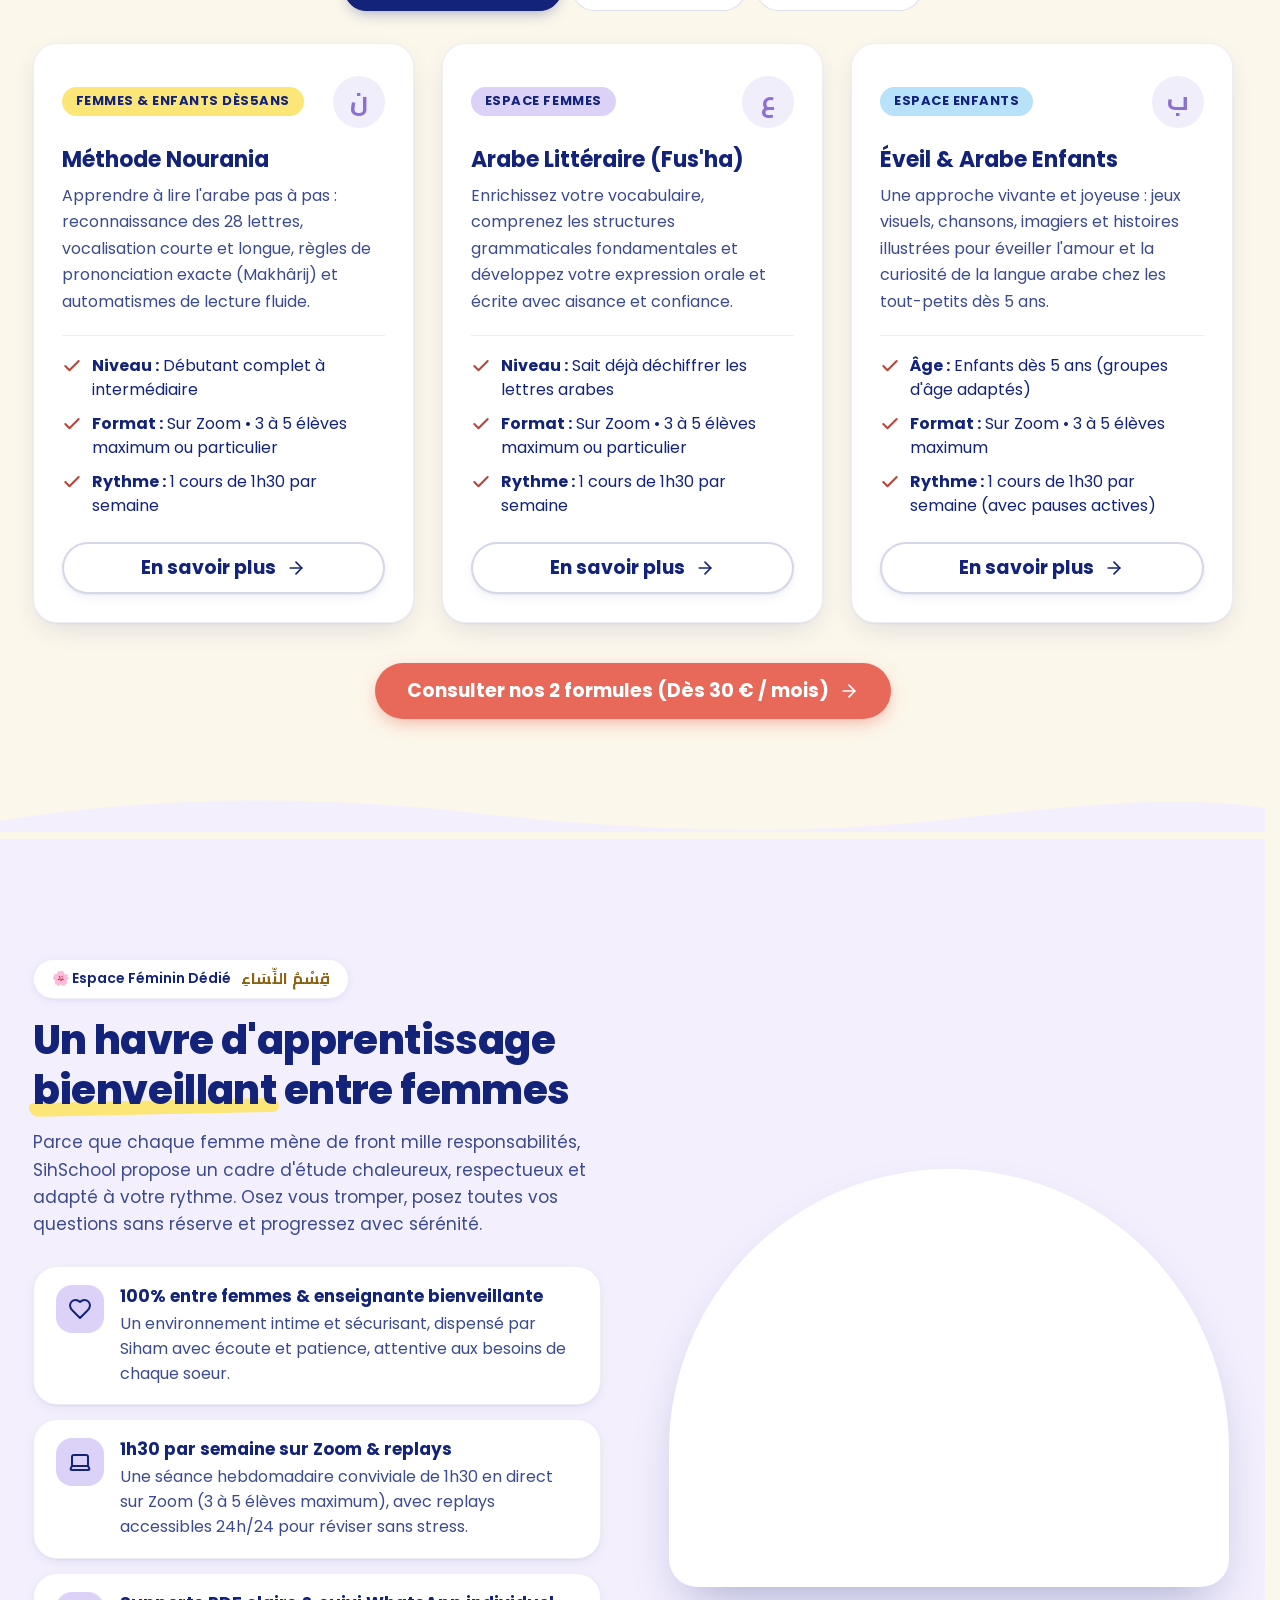
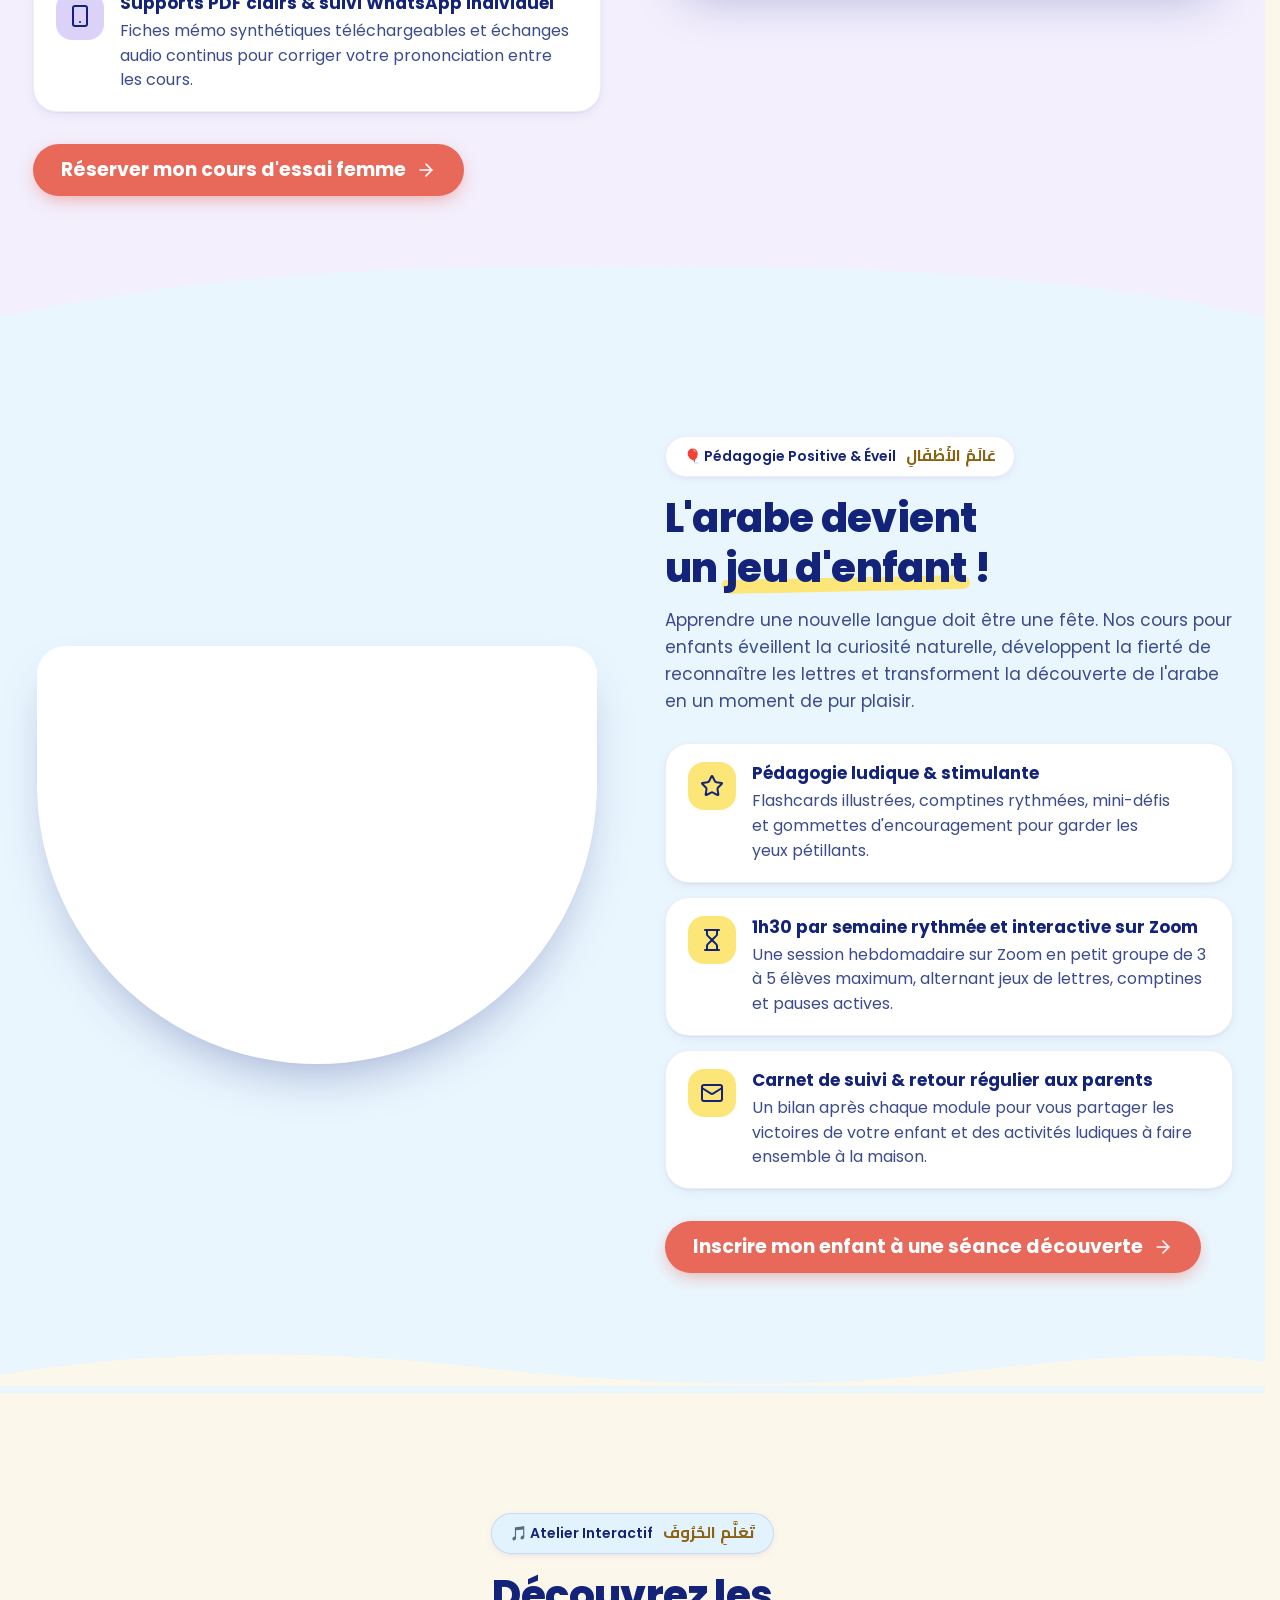
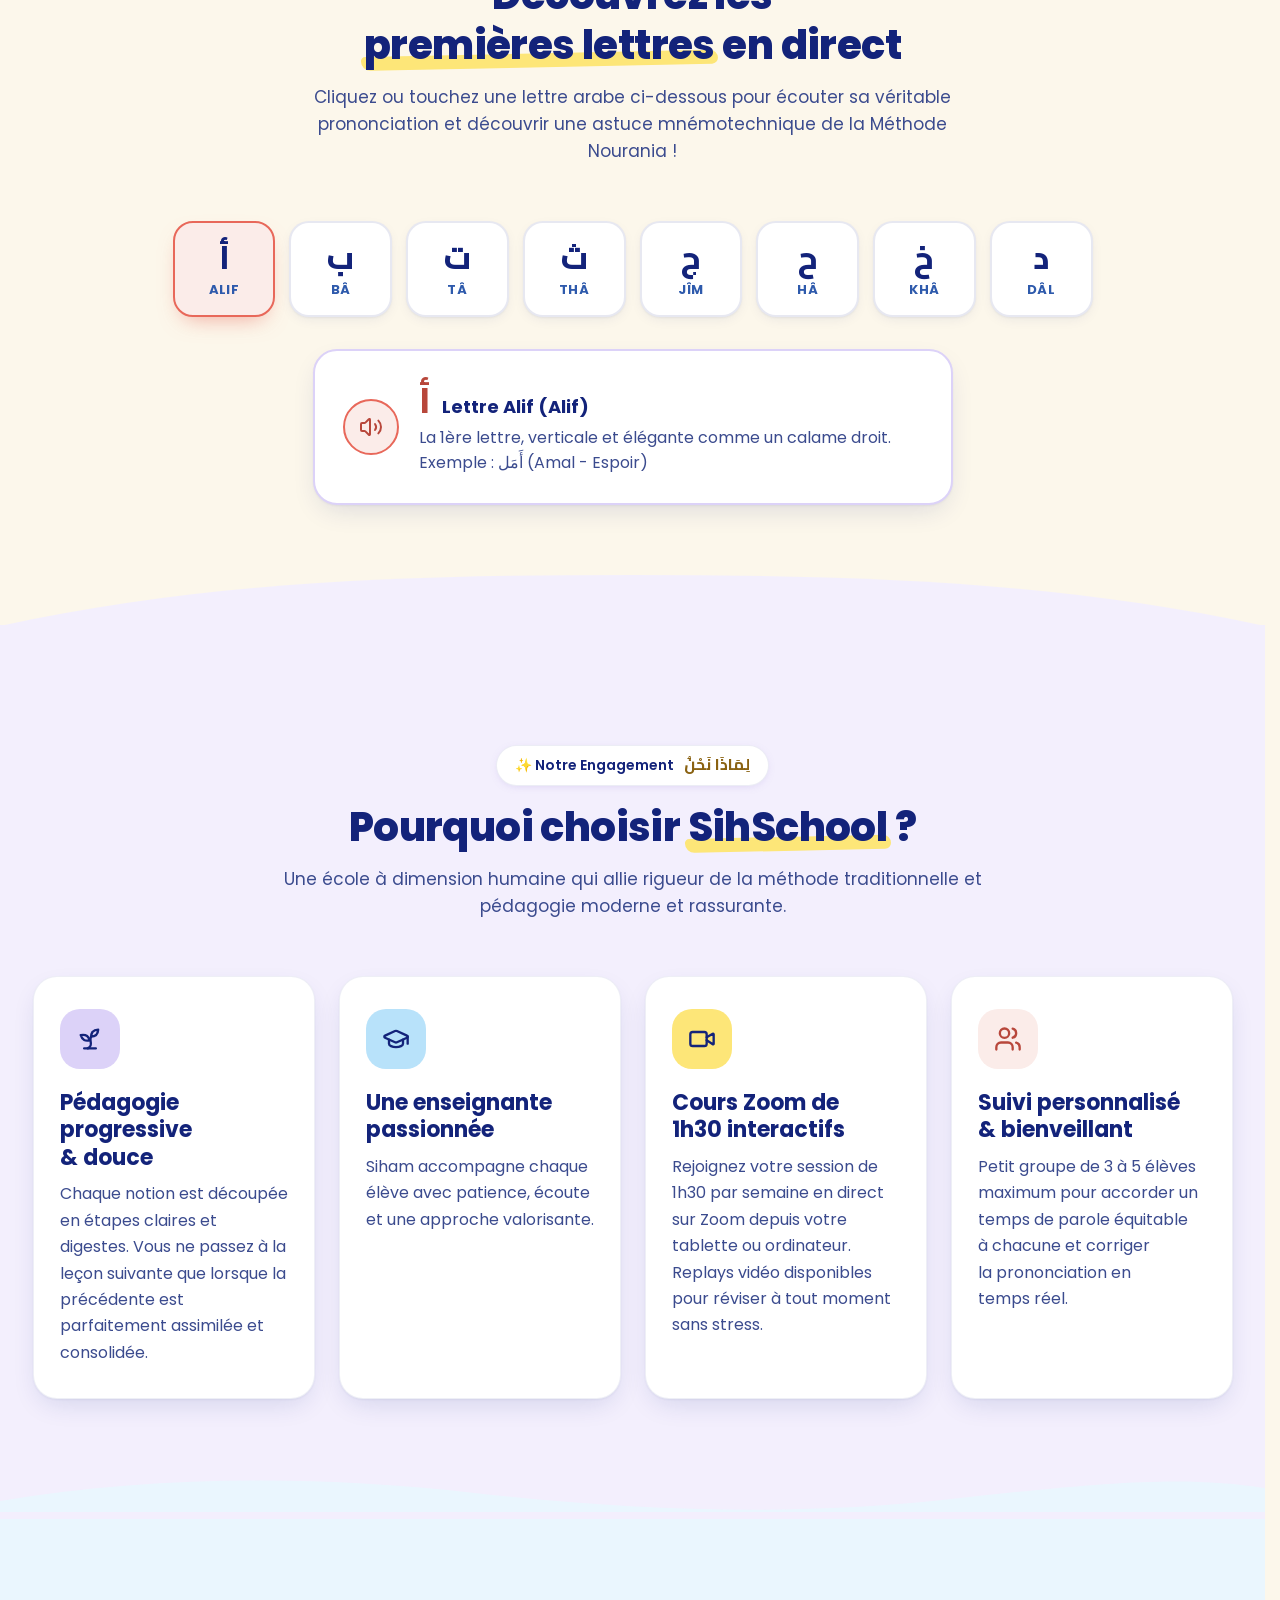
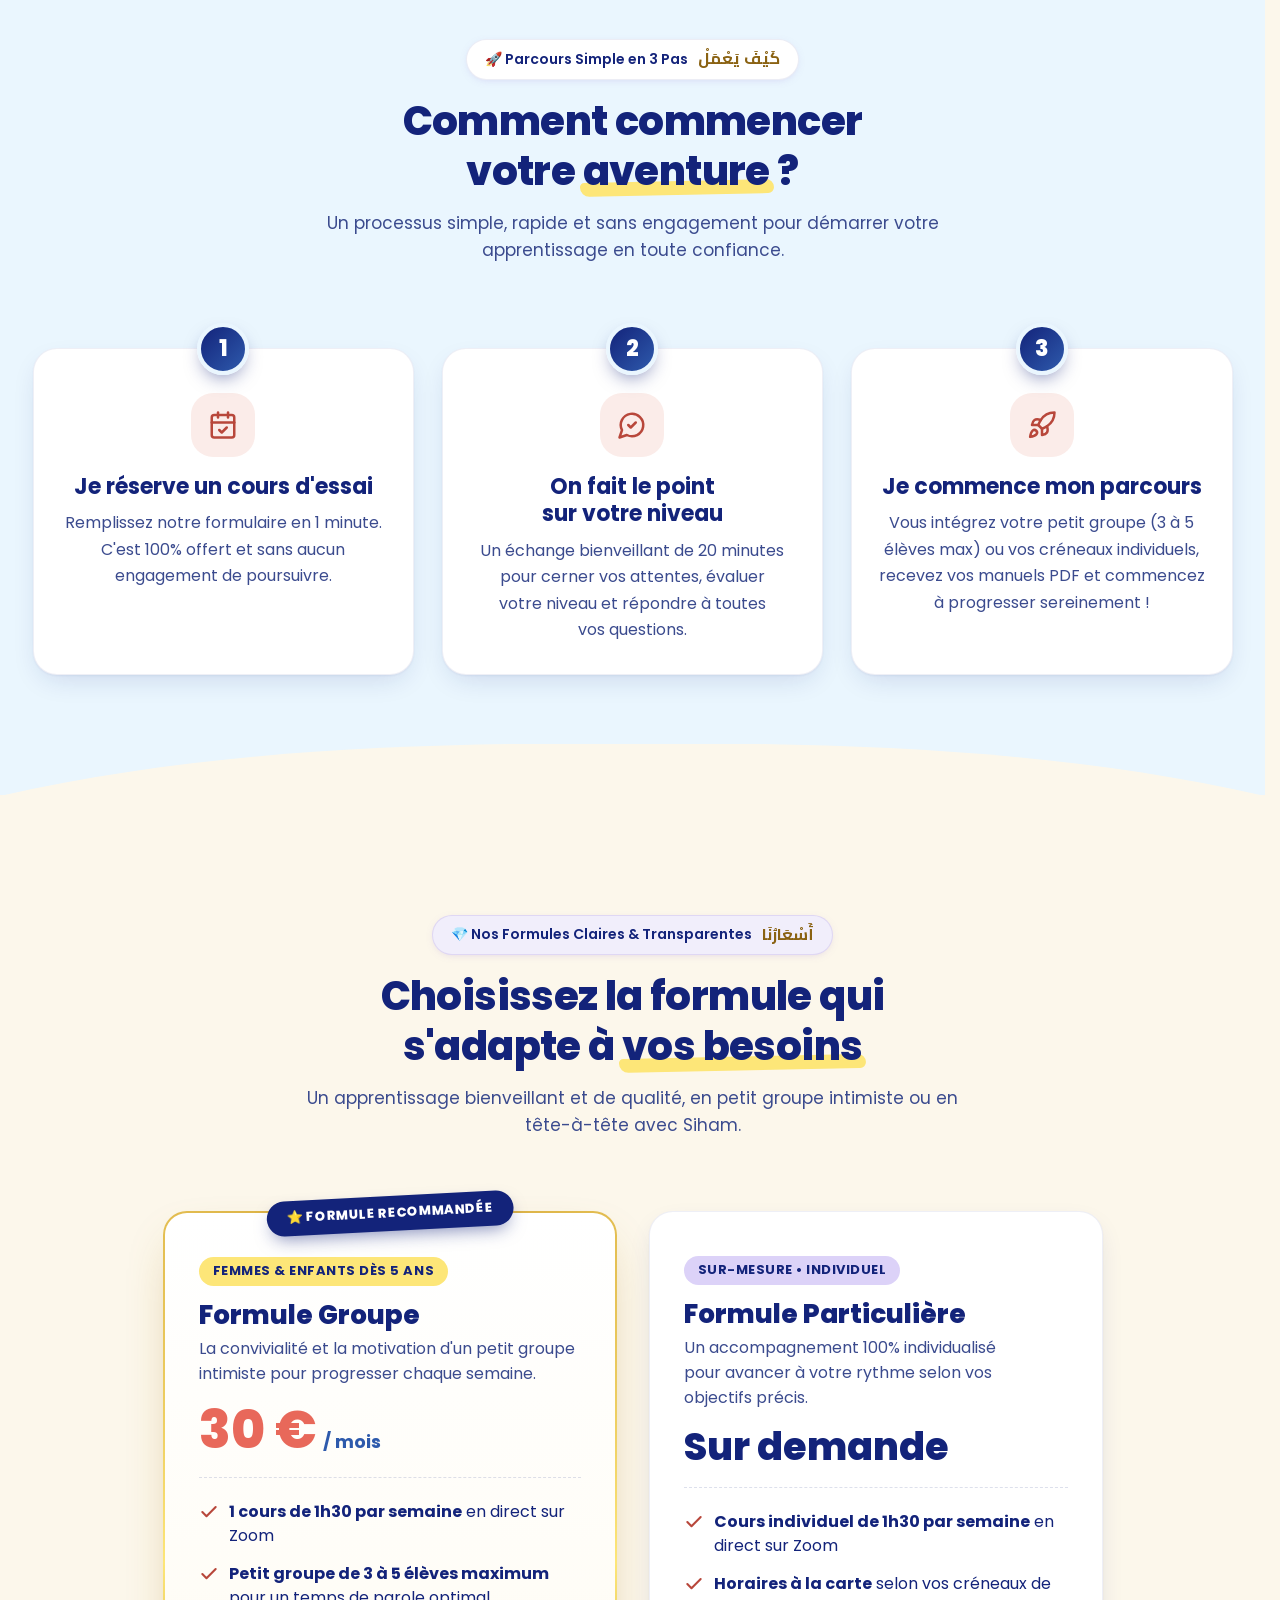
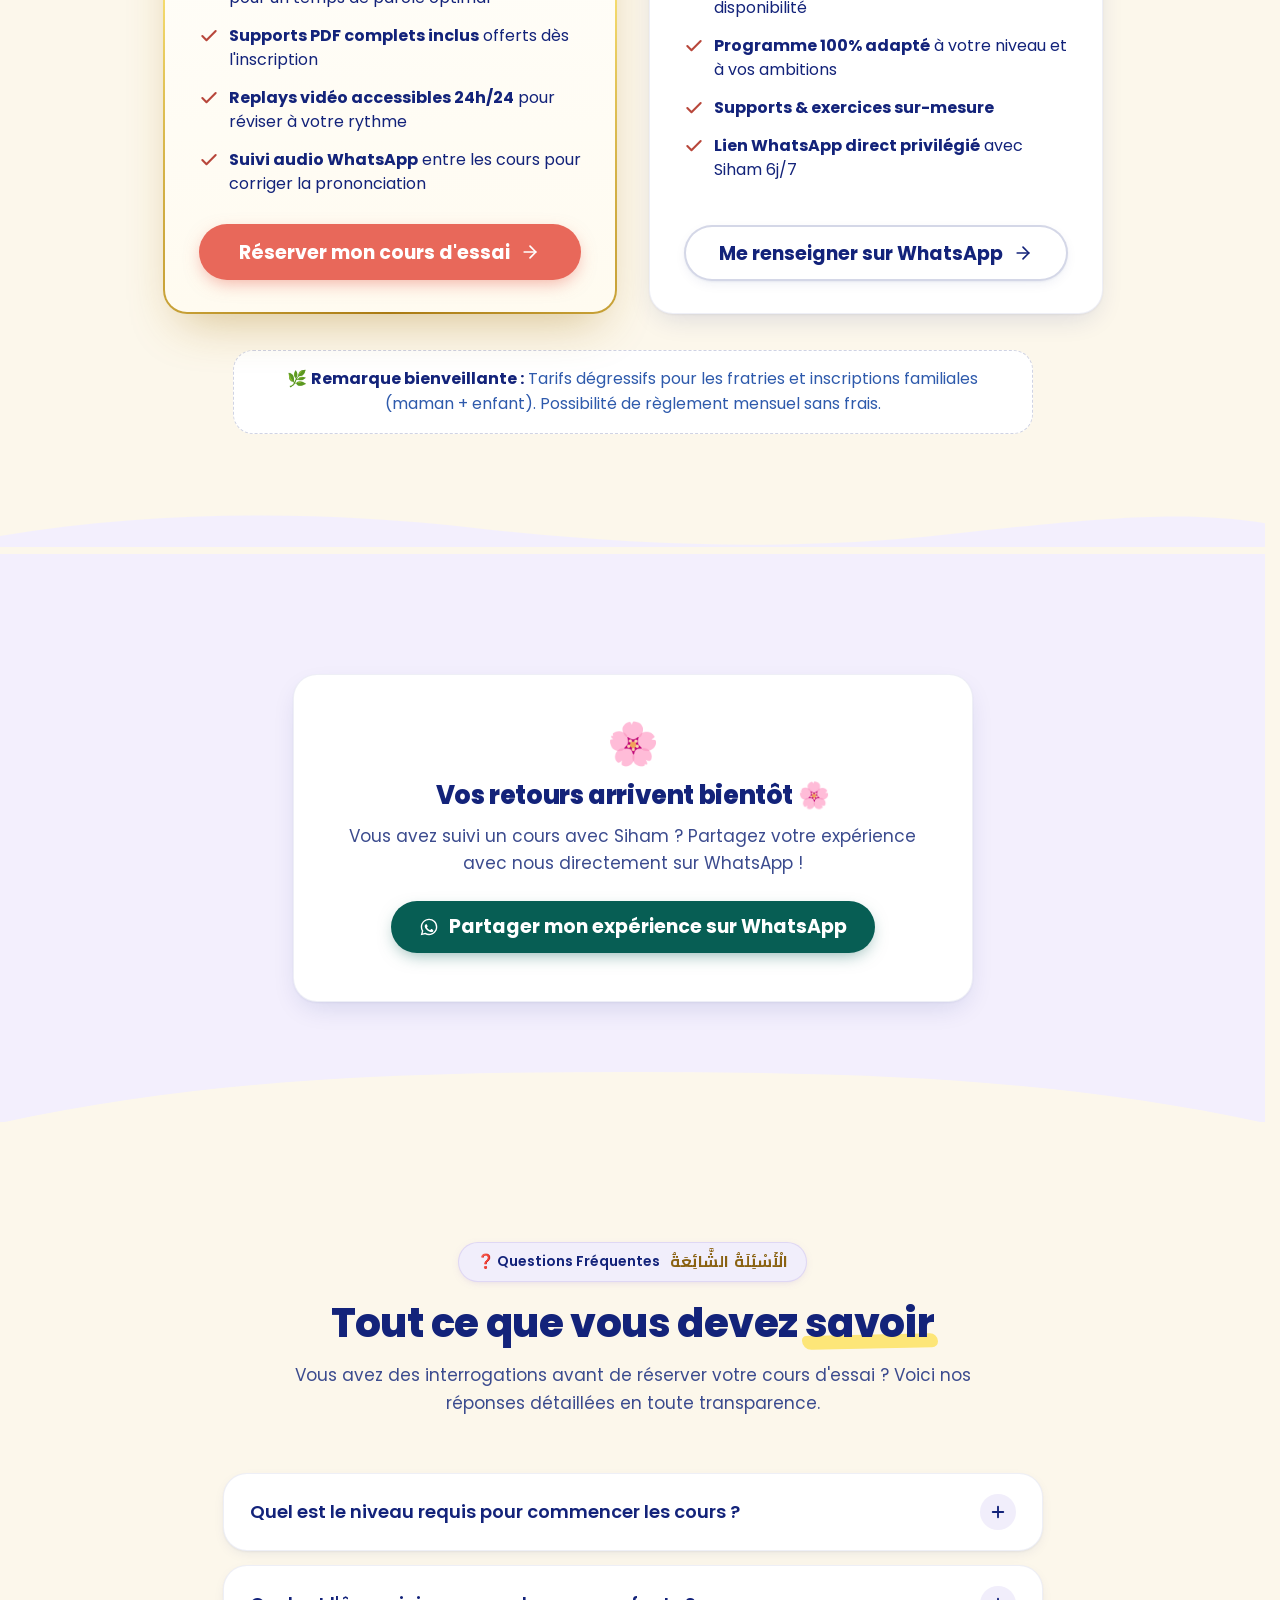
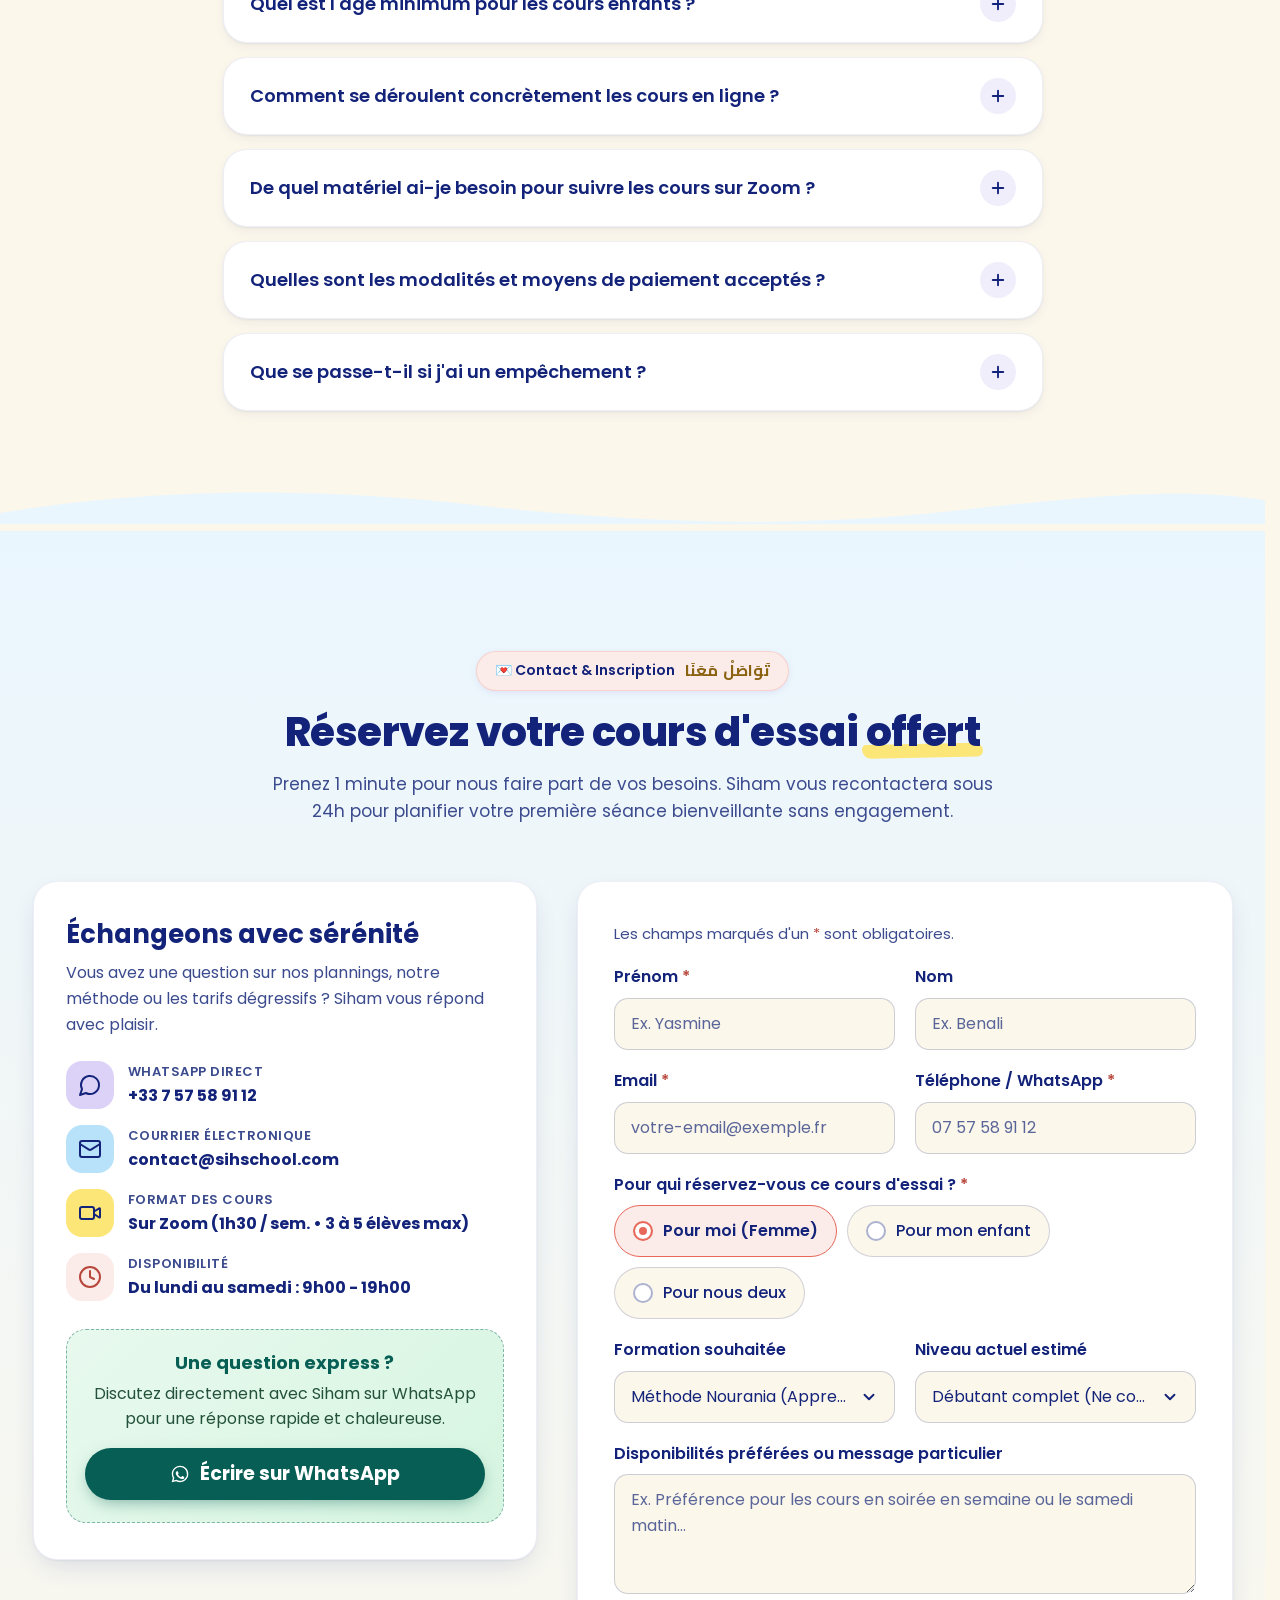
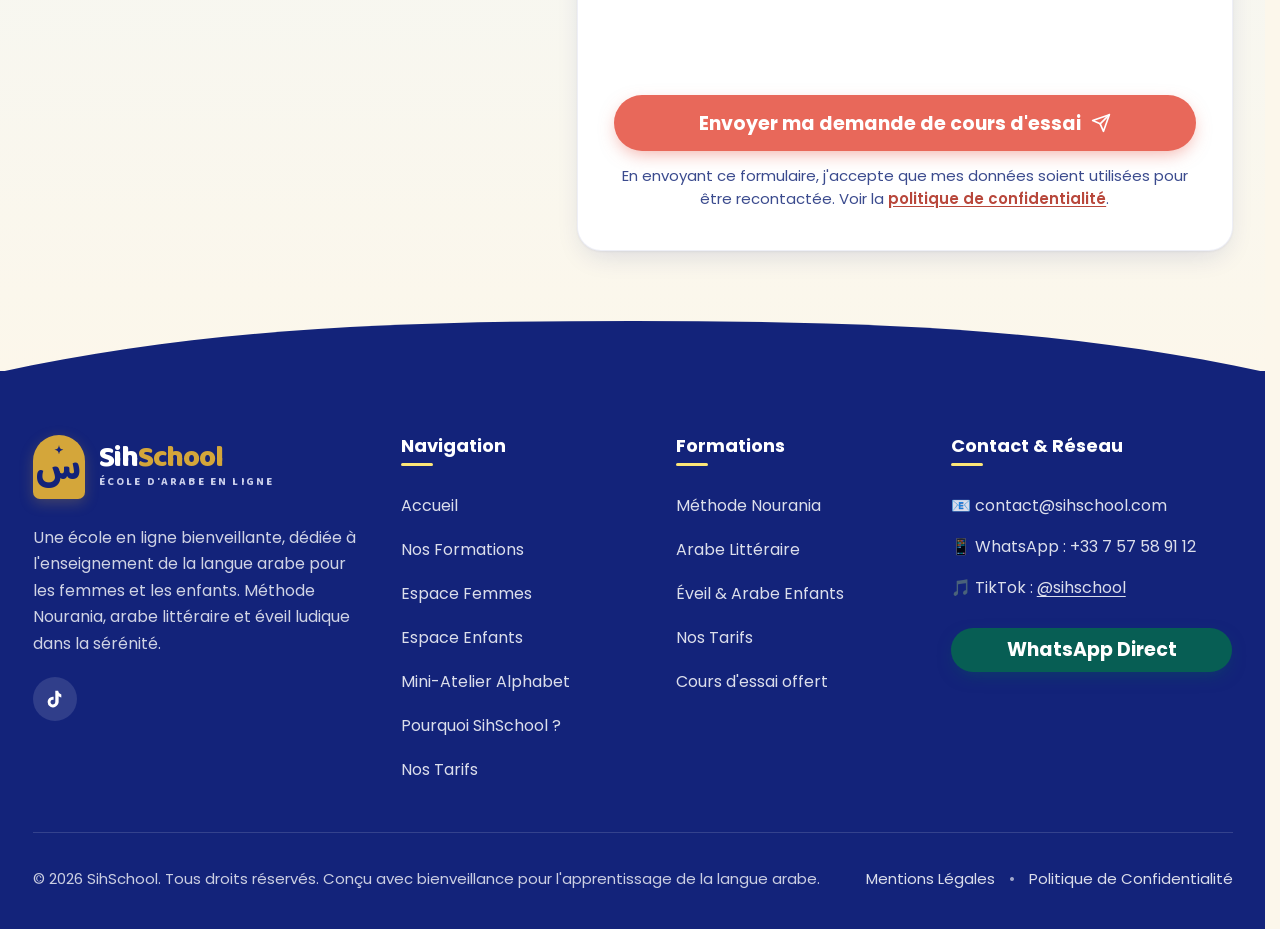
==== commit 8711f409: "Optimisation mobile, images, polices et menu Co-Authored-By: Claude Opus 5.5 <noreply@anthropic.com>" ====
--- a/index.html
+++ b/index.html
@@ -2,41 +2,82 @@
 <html lang="fr" dir="ltr">
 <head>
   <meta charset="UTF-8">
-  <meta name="viewport" content="width=device-width, initial-scale=1.0">
+  <meta name="viewport" content="width=device-width, initial-scale=1.0, viewport-fit=cover">
   <title>SihSchool | École d'Arabe en Ligne pour Femmes et Enfants - Méthode Nourania</title>
   <meta name="description" content="Apprenez l'arabe avec sérénité et douceur chez SihSchool. Cours d'arabe en ligne 100% bienveillants pour femmes et enfants : méthode Nourania pas à pas, arabe littéraire et éveil. Réservez votre cours d'essai offert !">
   <meta name="keywords" content="cours d'arabe en ligne, méthode Nourania, cours d'arabe pour femmes, cours d'arabe pour enfants, apprendre à lire l'arabe, arabe littéraire, sihschool, ecole arabe">
   <meta name="author" content="SihSchool">
-  
+  <link rel="canonical" href="https://sihschool.com/">
+
   <!-- Open Graph / Meta Réseaux -->
   <meta property="og:type" content="website">
   <meta property="og:title" content="SihSchool - École d'Arabe en Ligne pour Femmes & Enfants">
   <meta property="og:description" content="Apprenez l'arabe avec sérénité, à votre rythme. Méthode Nourania, cours interactifs bienveillants et suivi personnalisé.">
   <meta property="og:url" content="https://sihschool.com">
   <meta property="og:image" content="https://sihschool.com/assets/images/hero-art.jpg">
-  
+
   <meta name="theme-color" content="#13237A">
   <link rel="icon" type="image/svg+xml" href="favicon.svg">
   <link rel="alternate icon" href="data:image/svg+xml,<svg xmlns=%22http://www.w3.org/2000/svg%22 viewBox=%220 0 150 184%22 width=%22150%22 height=%22184%22><path d=%22M 0 75 A 75 75 0 0 1 150 75 L 150 164 A 20 20 0 0 1 130 184 L 20 184 A 20 20 0 0 1 0 164 Z%22 fill=%22%2313237A%22/><path d=%22M12 0 C13 8 16 11 24 12 C16 13 13 16 12 24 C11 16 8 13 0 12 C8 11 11 8 12 0 Z%22 transform=%22translate(64, 28) scale(0.92)%22 fill=%22%23D4A63A%22/><text x=%2275%22 y=%22146%22 text-anchor=%22middle%22 font-family=%22sans-serif%22 font-size=%22108%22 font-weight=%22700%22 fill=%22%23D4A63A%22>س</text></svg>">
-  
-  <!-- Google Fonts: Baloo Bhaijaan 2, Poppins & Cairo -->
-  <link rel="preconnect" href="https://fonts.googleapis.com">
-  <link rel="preconnect" href="https://fonts.gstatic.com" crossorigin>
-  <link href="https://fonts.googleapis.com/css2?family=Baloo+Bhaijaan+2:wght@500;700;800&family=Cairo:wght@500;600;700;800;900&family=Poppins:ital,wght@0,300;0,400;0,500;0,600;0,700;0,800;1,400;1,600&display=swap" rel="stylesheet">
-  
-  <!-- Cloudflare Turnstile Anti-Spam (gratuit et sans puzzle) -->
-  <script src="https://challenges.cloudflare.com/turnstile/v0/api.js?render=explicit" async defer></script>
+
+  <!-- Polices auto-hébergées (/fonts) : préchargement des graisses principales -->
+  <link rel="preload" href="fonts/poppins-400.woff2" as="font" type="font/woff2" crossorigin>
+  <link rel="preload" href="fonts/poppins-800.woff2" as="font" type="font/woff2" crossorigin>
+  <link rel="preload" href="fonts/baloo-bhaijaan-2-latin.woff2" as="font" type="font/woff2" crossorigin>
 
   <!-- Main Stylesheet -->
   <link rel="stylesheet" href="css/style.css">
+  <!-- Sans JavaScript, le contenu reste visible -->
+  <noscript><style>.reveal{opacity:1!important}.marker::after{transform:rotate(-1.2deg)!important}.floating-whatsapp-widget{opacity:1!important;transform:none!important;visibility:visible!important;pointer-events:auto!important}</style></noscript>
+
+  <!-- Turnstile est chargé à la demande par main.js quand le formulaire approche de l'écran -->
+  <script src="js/main.js" defer></script>
 </head>
 <body>
 
+  <a class="skip-link" href="#main">Aller au contenu</a>
+
+  <!-- Barre de progression de lecture -->
+  <div class="reading-progress" aria-hidden="true"><span id="readingProgress"></span></div>
+
+  <!-- ================= SPRITE D'ICÔNES SVG ================= -->
+  <svg class="icon-sprite" aria-hidden="true" focusable="false" xmlns="http://www.w3.org/2000/svg">
+    <symbol id="i-arrow" viewBox="0 0 24 24"><path d="M5 12h14"/><path d="m12 5 7 7-7 7"/></symbol>
+    <symbol id="i-check" viewBox="0 0 24 24"><polyline points="20 6 9 17 4 12"/></symbol>
+    <symbol id="i-heart" viewBox="0 0 24 24"><path d="M19 14c1.49-1.46 3-3.21 3-5.5A5.5 5.5 0 0 0 16.5 3c-1.76 0-3 .5-4.5 2-1.5-1.5-2.74-2-4.5-2A5.5 5.5 0 0 0 2 8.5c0 2.3 1.5 4.05 3 5.5l7 7Z"/></symbol>
+    <symbol id="i-video" viewBox="0 0 24 24"><path d="m16 13 5.22 3.48a.5.5 0 0 0 .78-.42V7.87a.5.5 0 0 0-.75-.43L16 10.5"/><rect x="2" y="6" width="14" height="12" rx="2"/></symbol>
+    <symbol id="i-laptop" viewBox="0 0 24 24"><path d="M20 16V7a2 2 0 0 0-2-2H6a2 2 0 0 0-2 2v9m16 0H4m16 0 1.28 2.55a1 1 0 0 1-.9 1.45H3.62a1 1 0 0 1-.9-1.45L4 16"/></symbol>
+    <symbol id="i-phone" viewBox="0 0 24 24"><rect width="14" height="20" x="5" y="2" rx="2"/><path d="M12 18h.01"/></symbol>
+    <symbol id="i-message" viewBox="0 0 24 24"><path d="M7.9 20A9 9 0 1 0 4 16.1L2 22Z"/></symbol>
+    <symbol id="i-star" viewBox="0 0 24 24"><path d="M11.53 2.3a.53.53 0 0 1 .94 0l2.31 4.68a2.12 2.12 0 0 0 1.6 1.16l5.17.76a.53.53 0 0 1 .29.9l-3.74 3.64a2.12 2.12 0 0 0-.61 1.88l.88 5.14a.53.53 0 0 1-.77.56l-4.62-2.43a2.12 2.12 0 0 0-1.97 0L6.4 21.01a.53.53 0 0 1-.77-.56l.88-5.14a2.12 2.12 0 0 0-.61-1.88L2.16 9.8a.53.53 0 0 1 .3-.91l5.16-.75a2.12 2.12 0 0 0 1.6-1.16z"/></symbol>
+    <symbol id="i-hourglass" viewBox="0 0 24 24"><path d="M5 22h14"/><path d="M5 2h14"/><path d="M17 22v-4.17a2 2 0 0 0-.59-1.42L12 12l-4.41 4.41A2 2 0 0 0 7 17.83V22"/><path d="M7 2v4.17a2 2 0 0 0 .59 1.42L12 12l4.41-4.41A2 2 0 0 0 17 6.17V2"/></symbol>
+    <symbol id="i-mail" viewBox="0 0 24 24"><rect x="2" y="4" width="20" height="16" rx="2"/><path d="m22 7-8.97 5.7a1.94 1.94 0 0 1-2.06 0L2 7"/></symbol>
+    <symbol id="i-sprout" viewBox="0 0 24 24"><path d="M7 20h10"/><path d="M10 20c5.5-2.5.8-6.4 3-10"/><path d="M9.5 9.4c1.1.8 1.8 2.2 2.3 3.7-2 .4-3.5.4-4.8-.3-1.2-.6-2.3-1.9-3-4.2 2.8-.5 4.4 0 5.5.8z"/><path d="M14.1 6a7 7 0 0 0-1.1 4c1.9-.1 3.3-.6 4.3-1.4 1-1 1.6-2.3 1.7-4.6-2.7.1-4 1-4.9 2z"/></symbol>
+    <symbol id="i-cap" viewBox="0 0 24 24"><path d="M21.42 10.92a1 1 0 0 0-.02-1.84L12.83 5.18a2 2 0 0 0-1.66 0L2.6 9.08a1 1 0 0 0 0 1.83l8.57 3.91a2 2 0 0 0 1.66 0z"/><path d="M22 10v6"/><path d="M6 12.5V16a6 3 0 0 0 12 0v-3.5"/></symbol>
+    <symbol id="i-users" viewBox="0 0 24 24"><path d="M16 21v-2a4 4 0 0 0-4-4H6a4 4 0 0 0-4 4v2"/><circle cx="9" cy="7" r="4"/><path d="M22 21v-2a4 4 0 0 0-3-3.87"/><path d="M16 3.13a4 4 0 0 1 0 7.75"/></symbol>
+    <symbol id="i-book" viewBox="0 0 24 24"><path d="M12 7v14"/><path d="M3 18a1 1 0 0 1-1-1V4a1 1 0 0 1 1-1h5a4 4 0 0 1 4 4 4 4 0 0 1 4-4h5a1 1 0 0 1 1 1v13a1 1 0 0 1-1 1h-6a3 3 0 0 0-3 3 3 3 0 0 0-3-3z"/></symbol>
+    <symbol id="i-gem" viewBox="0 0 24 24"><path d="M6 3h12l4 6-10 13L2 9Z"/><path d="M11 3 8 9l4 13 4-13-3-6"/><path d="M2 9h20"/></symbol>
+    <symbol id="i-tag" viewBox="0 0 24 24"><path d="M12.59 2.59A2 2 0 0 0 11.17 2H4a2 2 0 0 0-2 2v7.17a2 2 0 0 0 .59 1.42l8.7 8.7a2.43 2.43 0 0 0 3.42 0l6.58-6.58a2.43 2.43 0 0 0 0-3.42z"/><circle cx="7.5" cy="7.5" r="1"/></symbol>
+    <symbol id="i-euro" viewBox="0 0 24 24"><path d="M4 10h12"/><path d="M4 14h9"/><path d="M19 6a7.7 7.7 0 0 0-5.2-2A7.9 7.9 0 0 0 6 12c0 4.4 3.5 8 7.8 8 2 0 3.8-.8 5.2-2"/></symbol>
+    <symbol id="i-clock" viewBox="0 0 24 24"><circle cx="12" cy="12" r="10"/><polyline points="12 6 12 12 16 14"/></symbol>
+    <symbol id="i-shield" viewBox="0 0 24 24"><path d="M20 13c0 5-3.5 7.5-7.66 8.95a1 1 0 0 1-.67-.01C7.5 20.5 4 18 4 13V6a1 1 0 0 1 1-1c2 0 4.5-1.2 6.24-2.72a1.17 1.17 0 0 1 1.52 0C14.51 3.81 17 5 19 5a1 1 0 0 1 1 1z"/><path d="m9 12 2 2 4-4"/></symbol>
+    <symbol id="i-calendar" viewBox="0 0 24 24"><rect width="18" height="18" x="3" y="4" rx="2"/><path d="M16 2v4"/><path d="M8 2v4"/><path d="M3 10h18"/><path d="m9 16 2 2 4-4"/></symbol>
+    <symbol id="i-chat-check" viewBox="0 0 24 24"><path d="M7.9 20A9 9 0 1 0 4 16.1L2 22Z"/><path d="m9 12 2 2 4-4"/></symbol>
+    <symbol id="i-rocket" viewBox="0 0 24 24"><path d="M4.5 16.5c-1.5 1.26-2 5-2 5s3.74-.5 5-2c.71-.84.7-2.13-.09-2.91a2.18 2.18 0 0 0-2.91-.09z"/><path d="m12 15-3-3a22 22 0 0 1 2-3.95A12.88 12.88 0 0 1 22 2c0 2.72-.78 7.5-6 11a22.35 22.35 0 0 1-4 2z"/><path d="M9 12H4s.55-3.03 2-4c1.62-1.08 5 0 5 0"/><path d="M12 15v5s3.03-.55 4-2c1.08-1.62 0-5 0-5"/></symbol>
+    <symbol id="i-sound" viewBox="0 0 24 24"><path d="M11 4.7a.7.7 0 0 0-1.2-.5L6.41 7.59A1.4 1.4 0 0 1 5.42 8H3a1 1 0 0 0-1 1v6a1 1 0 0 0 1 1h2.42a1.4 1.4 0 0 1 1 .41l3.38 3.39a.7.7 0 0 0 1.2-.5z"/><path d="M16 9a5 5 0 0 1 0 6"/><path d="M19.36 18.36a9 9 0 0 0 0-12.72"/></symbol>
+    <symbol id="i-send" viewBox="0 0 24 24"><path d="m22 2-7 20-4-9-9-4Z"/><path d="M22 2 11 13"/></symbol>
+    <symbol id="i-plus" viewBox="0 0 24 24"><path d="M12 5v14"/><path d="M5 12h14"/></symbol>
+    <symbol id="i-close" viewBox="0 0 24 24"><path d="M18 6 6 18"/><path d="m6 6 12 12"/></symbol>
+    <symbol id="i-whatsapp" viewBox="0 0 24 24"><path d="M12.04 2c-5.46 0-9.91 4.45-9.91 9.91 0 1.75.46 3.45 1.32 4.95L2.05 22l5.25-1.38c1.45.79 3.08 1.21 4.74 1.21 5.46 0 9.91-4.45 9.91-9.91 0-2.65-1.03-5.14-2.9-7.01A9.816 9.816 0 0 0 12.04 2m.01 1.67c2.2 0 4.26.86 5.82 2.42a8.225 8.225 0 0 1 2.41 5.83c0 4.54-3.7 8.24-8.24 8.24-1.48 0-2.93-.4-4.2-1.15l-.3-.18-3.12.82.83-3.04-.2-.31a8.196 8.196 0 0 1-1.26-4.38c0-4.54 3.7-8.24 8.24-8.24m4.52 11.66c-.25-.13-1.47-.72-1.7-.81-.23-.08-.39-.13-.56.13-.17.25-.64.81-.79.97-.14.17-.29.19-.54.06-.25-.13-1.06-.39-2.02-1.25-.75-.67-1.26-1.5-1.4-1.76-.15-.25-.02-.39.11-.51.11-.11.25-.29.38-.44.12-.14.17-.25.25-.42.08-.17.04-.32-.02-.44-.06-.13-.56-1.34-.76-1.84-.2-.49-.4-.42-.56-.43h-.47c-.17 0-.44.06-.67.31-.23.25-.89.87-.89 2.12s.91 2.46 1.04 2.63c.12.17 1.79 2.74 4.34 3.84.61.26 1.08.42 1.45.54.61.19 1.17.17 1.61.1.49-.07 1.47-.6 1.68-1.18.21-.58.21-1.08.15-1.18-.06-.1-.23-.17-.48-.29z"/></symbol>
+    <symbol id="i-tiktok" viewBox="0 0 24 24"><path d="M19.59 6.69a4.83 4.83 0 0 1-3.77-4.25V2h-3.45v13.67a2.89 2.89 0 0 1-5.2 1.74 2.89 2.89 0 0 1 2.31-4.64c.29 0 .58.04.86.12V9.42a6.34 6.34 0 0 0-.86-.06 6.34 6.34 0 0 0-6.34 6.34 6.34 6.34 0 0 0 9.79 5.34c3.48-2.32 3.44-5.46 3.44-5.46V8.6a8.28 8.28 0 0 0 3.22 1.45V6.69z"/></symbol>
+    <symbol id="i-sparkle" viewBox="0 0 24 24"><path d="M12 0 C13 8 16 11 24 12 C16 13 13 16 12 24 C11 16 8 13 0 12 C8 11 11 8 12 0 Z"/></symbol>
+  </svg>
+
   <!-- ================= TOP ANNOUNCEMENT BAR ================= -->
   <aside class="top-bar" aria-label="Bandeau d'information">
-    <div class="container">
-      ✨ <strong>Nouvelle session :</strong> Les inscriptions sont ouvertes • Cours d'essai offert sans engagement !
-      <a href="#contact">Réserver ma place &rarr;</a>
+    <div class="container top-bar-inner">
+      <p>✨ <strong>Nouvelle session :</strong> Les inscriptions sont ouvertes<span class="top-bar-extra"> • Cours d'essai offert sans engagement !</span>
+      <a href="#contact">Réserver ma place&nbsp;&rarr;</a></p>
     </div>
   </aside>
 
@@ -45,80 +86,93 @@
     <div class="container nav-container">
       <!-- Brand Logo -->
       <a href="index.html" class="brand-logo" aria-label="SihSchool - Accueil">
-        <div class="logo-emblem" aria-hidden="true">
+        <span class="logo-emblem" aria-hidden="true">
           <svg class="emblem-star" viewBox="0 0 24 24" aria-hidden="true"><path d="M12 0 C13 8 16 11 24 12 C16 13 13 16 12 24 C11 16 8 13 0 12 C8 11 11 8 12 0 Z"/></svg>
-          <span class="emblem-char" lang="ar">س</span>
-        </div>
-        <div class="logo-text-group">
+          <span class="emblem-char" lang="ar" dir="rtl">س</span>
+        </span>
+        <span class="logo-text-group">
           <span class="logo-name">Sih<span class="logo-name-accent">School</span></span>
           <span class="logo-tagline">ÉCOLE D'ARABE EN LIGNE</span>
-        </div>
+        </span>
       </a>
 
-      <!-- Desktop Nav Menu -->
-      <nav aria-label="Navigation principale">
+      <!-- Navigation (barre sur ordinateur, panneau plein écran sur mobile) -->
+      <nav class="main-nav" id="mainNav" aria-label="Navigation principale">
         <ul class="nav-menu" id="mainNavMenu">
-          <li><a href="#accueil" class="nav-link">Accueil</a></li>
-          <li><a href="#formations" class="nav-link">Nos Formations</a></li>
-          <li><a href="#femmes" class="nav-link">Espace Femmes</a></li>
-          <li><a href="#enfants" class="nav-link">Espace Enfants</a></li>
-          <li><a href="#atelier-alphabet" class="nav-link">Mini-Atelier</a></li>
-          <li><a href="#pourquoi" class="nav-link">Pourquoi nous ?</a></li>
-          <li><a href="#tarifs" class="nav-link">Tarifs</a></li>
-          <li><a href="#faq" class="nav-link">FAQ</a></li>
-          <li class="mobile-nav-cta">
-            <a href="#contact" class="btn btn-coral" style="width: 100%;">Réserver un cours d'essai</a>
-          </li>
+          <li style="--i:0"><a href="#accueil" class="nav-link">Accueil</a></li>
+          <li style="--i:1"><a href="#formations" class="nav-link">Nos Formations</a></li>
+          <li style="--i:2"><a href="#femmes" class="nav-link">Espace Femmes</a></li>
+          <li style="--i:3"><a href="#enfants" class="nav-link">Espace Enfants</a></li>
+          <li style="--i:4"><a href="#atelier-alphabet" class="nav-link">Mini-Atelier</a></li>
+          <li style="--i:5"><a href="#pourquoi" class="nav-link">Pourquoi nous ?</a></li>
+          <li style="--i:6"><a href="#tarifs" class="nav-link">Tarifs</a></li>
+          <li style="--i:7"><a href="#faq" class="nav-link">FAQ</a></li>
         </ul>
+        <div class="mobile-nav-cta" style="--i:8">
+          <a href="#contact" class="btn btn-coral btn-block">
+            <span>Réserver mon cours d'essai</span>
+            <svg class="icon btn-arrow" aria-hidden="true"><use href="#i-arrow"/></svg>
+          </a>
+        </div>
       </nav>
 
       <!-- Desktop Actions -->
-      <div class="nav-actions">
-        <a href="#contact" class="btn btn-coral btn-sm btn-glow">Cours d'essai offert</a>
+      <div class="nav-actions nav-cta">
+        <a href="#contact" class="btn btn-coral btn-sm">Cours d'essai offert</a>
       </div>
 
       <!-- Mobile Hamburger Toggle -->
-      <button class="mobile-toggle" id="mobileMenuBtn" aria-label="Ouvrir le menu de navigation" aria-expanded="false" aria-controls="mainNavMenu">
+      <button class="mobile-toggle" id="mobileMenuBtn" type="button" aria-label="Ouvrir le menu de navigation" aria-expanded="false" aria-controls="mainNav">
         <span></span>
         <span></span>
         <span></span>
       </button>
     </div>
   </header>
+  <div class="nav-overlay" id="navOverlay" hidden></div>
+
+  <main id="main" tabindex="-1">
 
   <!-- ================= HERO SECTION ================= -->
   <section class="hero-section" id="accueil">
-    <!-- Floating background decorative Arabic letters -->
-    <div class="arabic-letter-particle letter-1" aria-hidden="true">أ</div>
-    <div class="arabic-letter-particle letter-2" aria-hidden="true">ب</div>
-    <div class="arabic-letter-particle letter-3" aria-hidden="true">ت</div>
-    <div class="arabic-letter-particle letter-4" aria-hidden="true">ث</div>
+    <!-- Lettres arabes décoratives et étoiles dorées -->
+    <div class="hero-decor" aria-hidden="true">
+      <span class="arabic-letter-particle letter-1" lang="ar" dir="rtl">أ</span>
+      <span class="arabic-letter-particle letter-2" lang="ar" dir="rtl">ب</span>
+      <span class="arabic-letter-particle letter-3" lang="ar" dir="rtl">ت</span>
+      <span class="arabic-letter-particle letter-4" lang="ar" dir="rtl">ث</span>
+      <svg class="hero-star star-1"><use href="#i-sparkle"/></svg>
+      <svg class="hero-star star-2"><use href="#i-sparkle"/></svg>
+      <svg class="hero-star star-3"><use href="#i-sparkle"/></svg>
+      <svg class="hero-star star-4"><use href="#i-sparkle"/></svg>
+      <svg class="hero-star star-5"><use href="#i-sparkle"/></svg>
+    </div>
 
     <div class="container">
       <div class="hero-grid">
         <!-- Hero Text Content -->
         <div class="hero-content">
-          <div class="hero-tag">
-            <span class="sparkle">🌸</span>
+          <div class="hero-tag hero-in" style="--d:0">
+            <span class="sparkle" aria-hidden="true">🌸</span>
             <span>Pour Femmes & Enfants • 100% Bienveillant</span>
           </div>
 
-          <div class="hero-arabic-welcome" aria-hidden="true">
+          <div class="hero-arabic-welcome hero-in" style="--d:1" lang="ar" dir="rtl" aria-hidden="true">
             مَرْحَبًا بِكُمْ فِي سِيه سْكُول
           </div>
 
           <h1 class="hero-title">
-            Apprenez à lire l'arabe avec la Méthode Nourania, <span class="highlight-yellow">en direct sur Zoom</span>
+            <span class="w" style="--i:0">Apprenez</span> <span class="w" style="--i:1">à</span> <span class="w" style="--i:2">lire</span> <span class="w" style="--i:3">l'arabe</span> <span class="w" style="--i:4">avec</span> <span class="w" style="--i:5">la</span> <span class="w" style="--i:6">Méthode</span> <span class="w" style="--i:7">Nourania,</span> <span class="highlight-yellow"><span class="w" style="--i:8">en</span> <span class="w" style="--i:9">direct</span> <span class="w" style="--i:10">sur</span> <span class="w" style="--i:11">Zoom</span></span>
           </h1>
 
-          <p class="hero-description">
+          <p class="hero-description hero-in" style="--d:4">
             La méthode incontournable pour <strong>tous les âges</strong> (femmes et enfants dès 5 ans). <strong>1 cours de 1h30 par semaine dès 30 € / mois</strong> sans engagement. Passez de zéro à une lecture fluide et autonome dans un cadre bienveillant et structuré.
           </p>
 
-          <div class="hero-cta-group">
-            <a href="#contact" class="btn btn-coral btn-lg btn-glow">
+          <div class="hero-cta-group hero-in" style="--d:5">
+            <a href="#contact" class="btn btn-coral btn-lg btn-pulse">
               <span>Réserver mon cours d'essai offert</span>
-              <svg width="20" height="20" viewBox="0 0 24 24" fill="none" stroke="currentColor" stroke-width="2.5" stroke-linecap="round" stroke-linejoin="round" aria-hidden="true"><path d="M5 12h14"/><path d="m12 5 7 7-7 7"/></svg>
+              <svg class="icon btn-arrow" aria-hidden="true"><use href="#i-arrow"/></svg>
             </a>
             <a href="#tarifs" class="btn btn-secondary btn-lg">
               <span>Découvrir les formules</span>
@@ -126,39 +180,43 @@
           </div>
 
           <!-- Trust Badges Row -->
-          <div class="hero-trust-row">
-            <div class="trust-item">
-              <span class="trust-icon">🔥</span>
+          <ul class="hero-trust-row hero-in" style="--d:6">
+            <li class="trust-item">
+              <span class="trust-icon" aria-hidden="true"><svg class="icon"><use href="#i-tag"/></svg></span>
               <span><strong>Dès 30 € / mois</strong> sans engagement</span>
-            </div>
-            <div class="trust-item">
-              <span class="trust-icon">💻</span>
+            </li>
+            <li class="trust-item">
+              <span class="trust-icon" aria-hidden="true"><svg class="icon"><use href="#i-video"/></svg></span>
               <span><strong>1h30 / semaine</strong> sur Zoom</span>
-            </div>
-            <div class="trust-item">
-              <span class="trust-icon">👥</span>
+            </li>
+            <li class="trust-item">
+              <span class="trust-icon" aria-hidden="true"><svg class="icon"><use href="#i-users"/></svg></span>
               <span><strong>3 à 5 élèves maximum</strong> par groupe</span>
-            </div>
-          </div>
+            </li>
+          </ul>
         </div>
 
         <!-- Hero Visual Media with Arch Frame -->
         <div class="hero-media-wrapper">
-          <div class="arch-frame">
-            <img src="assets/images/hero-art.jpg" alt="Illustration chaleureuse et lumineuse d'apprentissage de l'arabe, livre ouvert et lettres arabes dorées flottantes" width="600" height="450" loading="eager">
+          <div class="arch-frame hero-media-in">
+            <picture>
+              <source type="image/avif" srcset="assets/images/hero-art-400.avif 400w, assets/images/hero-art-800.avif 800w, assets/images/hero-art-1200.avif 1200w" sizes="(min-width: 560px) 480px, calc(100vw - 48px)">
+              <source type="image/webp" srcset="assets/images/hero-art-400.webp 400w, assets/images/hero-art-800.webp 800w, assets/images/hero-art-1200.webp 1200w" sizes="(min-width: 560px) 480px, calc(100vw - 48px)">
+              <img src="assets/images/hero-art-800.webp" alt="Illustration chaleureuse et lumineuse d'apprentissage de l'arabe, livre ouvert et lettres arabes dorées flottantes" width="1200" height="896" loading="eager" fetchpriority="high" decoding="async">
+            </picture>
           </div>
 
           <!-- Floating Badges on Illustration -->
-          <div class="floating-badge badge-top-left" aria-hidden="true">
-            <div class="badge-icon">📖</div>
+          <div class="floating-badge badge-top-left hero-media-in" aria-hidden="true">
+            <div class="badge-icon"><svg class="icon"><use href="#i-book"/></svg></div>
             <div>
               <div class="badge-title">Méthode Nourania</div>
               <div class="badge-sub">Lecture fluide pas à pas</div>
             </div>
           </div>
 
-          <div class="floating-badge badge-bottom-right" aria-hidden="true">
-            <div class="badge-icon">💎</div>
+          <div class="floating-badge badge-bottom-right hero-media-in" aria-hidden="true">
+            <div class="badge-icon badge-icon-gold"><svg class="icon"><use href="#i-gem"/></svg></div>
             <div>
               <div class="badge-title">Formule Groupe</div>
               <div class="badge-sub">30 € / mois • Direct Zoom</div>
@@ -172,43 +230,35 @@
   <!-- ================= REASSURANCE STATS BAR ================= -->
   <section class="stats-bar" aria-label="Points clés de réassurance">
     <div class="container">
-      <div class="stats-grid">
-        <div class="stat-card">
-          <div class="stat-icon" aria-hidden="true">
-            <svg width="24" height="24" viewBox="0 0 24 24" fill="none" stroke="currentColor" stroke-width="2"><path d="M12 2v20M17 5H9.5a3.5 3.5 0 0 0 0 7h5a3.5 3.5 0 0 1 0 7H6"/></svg>
-          </div>
+      <div class="stats-grid" data-stagger>
+        <div class="stat-card reveal">
+          <div class="stat-icon" aria-hidden="true"><svg class="icon"><use href="#i-euro"/></svg></div>
           <div class="stat-info">
-            <h4>30 € / Mois</h4>
+            <h2 class="stat-title"><span class="count" data-count="30">30</span> € / Mois</h2>
             <p>Formule groupe sans engagement</p>
           </div>
         </div>
 
-        <div class="stat-card">
-          <div class="stat-icon" aria-hidden="true">
-            <svg width="24" height="24" viewBox="0 0 24 24" fill="none" stroke="currentColor" stroke-width="2"><rect width="18" height="18" x="3" y="3" rx="2"/><path d="m9 12 2 2 4-4"/></svg>
-          </div>
+        <div class="stat-card reveal">
+          <div class="stat-icon" aria-hidden="true"><svg class="icon"><use href="#i-calendar"/></svg></div>
           <div class="stat-info">
-            <h4>1h30 / Semaine</h4>
+            <h2 class="stat-title"><span class="count" data-count="90" data-format="duration">1h30</span> / Semaine</h2>
             <p>En direct sur Zoom & interactif</p>
           </div>
         </div>
 
-        <div class="stat-card">
-          <div class="stat-icon" aria-hidden="true">
-            <svg width="24" height="24" viewBox="0 0 24 24" fill="none" stroke="currentColor" stroke-width="2"><circle cx="12" cy="12" r="10"/><path d="m9 12 2 2 4-4"/></svg>
-          </div>
+        <div class="stat-card reveal">
+          <div class="stat-icon" aria-hidden="true"><svg class="icon"><use href="#i-users"/></svg></div>
           <div class="stat-info">
-            <h4>3 à 5 Élèves Max</h4>
+            <h2 class="stat-title"><span class="count" data-count="3">3</span> à <span class="count" data-count="5">5</span> Élèves Max</h2>
             <p>Petits groupes intimistes</p>
           </div>
         </div>
 
-        <div class="stat-card">
-          <div class="stat-icon" aria-hidden="true">
-            <svg width="24" height="24" viewBox="0 0 24 24" fill="none" stroke="currentColor" stroke-width="2"><path d="M12 22s8-4 8-10V5l-8-3-8 3v7c0 6 8 10 8 10z"/></svg>
-          </div>
+        <div class="stat-card reveal">
+          <div class="stat-icon" aria-hidden="true"><svg class="icon"><use href="#i-shield"/></svg></div>
           <div class="stat-info">
-            <h4>Méthode Nourania</h4>
+            <h2 class="stat-title">Méthode Nourania</h2>
             <p>Apprendre à lire pas à pas</p>
           </div>
         </div>
@@ -217,31 +267,31 @@
   </section>
 
   <!-- ================= SECTION FORMATIONS ================= -->
-  <section class="formations-section" id="formations">
-    <div class="container">
-      <div class="section-header reveal-on-scroll">
+  <section class="formations-section" id="formations" aria-labelledby="formations-title">
+    <div class="container">
+      <div class="section-header reveal">
         <span class="section-badge">
           <span>📚 Nos Cursus Pédagogiques</span>
-          <span class="ar-badge">بَرَامِجُنَا</span>
+          <span class="ar-badge" lang="ar" dir="rtl">بَرَامِجُنَا</span>
         </span>
-        <h2>Des formations pensées pour chaque étape</h2>
+        <h2 id="formations-title">Des formations pensées pour <span class="marker">chaque étape</span></h2>
         <p>Que vous débutiez de zéro ou que vous souhaitiez enrichir vos connaissances, trouvez le parcours adapté à vos objectifs et à votre rythme.</p>
       </div>
 
       <!-- Filter Buttons -->
-      <div class="course-filter-nav reveal-on-scroll" role="tablist" aria-label="Filtrer les formations">
-        <button class="filter-btn active" data-filter="all" role="tab" aria-selected="true">Toutes les formations</button>
-        <button class="filter-btn" data-filter="women" role="tab" aria-selected="false">Espace Femmes</button>
-        <button class="filter-btn" data-filter="kids" role="tab" aria-selected="false">Espace Enfants</button>
+      <div class="course-filter-nav reveal" role="group" aria-label="Filtrer les formations">
+        <button type="button" class="filter-btn active" data-filter="all" aria-pressed="true">Toutes les formations</button>
+        <button type="button" class="filter-btn" data-filter="women" aria-pressed="false">Espace Femmes</button>
+        <button type="button" class="filter-btn" data-filter="kids" aria-pressed="false">Espace Enfants</button>
       </div>
 
       <!-- Courses Grid : Exactement les 3 formations officielles -->
-      <div class="courses-grid" id="coursesGrid">
+      <div class="courses-grid" id="coursesGrid" data-stagger>
         <!-- Formation 1: Nourania -->
-        <article class="course-card reveal-on-scroll" data-category="both">
+        <article class="course-card reveal" data-category="both">
           <div class="card-top-meta">
-            <span class="audience-badge badge-both">Femmes & Enfants dès 5 ans</span>
-            <div class="arabic-pill" aria-hidden="true">ن</div>
+            <span class="audience-badge badge-both">Femmes & Enfants dès <span class="count" data-count="5">5</span> ans</span>
+            <span class="arabic-pill card-letter" lang="ar" dir="rtl" aria-hidden="true">ن</span>
           </div>
           <h3>Méthode Nourania</h3>
           <p class="course-desc">
@@ -249,31 +299,31 @@
           </p>
           <ul class="course-features-list">
             <li>
-              <svg width="18" height="18" viewBox="0 0 24 24" fill="none" stroke="currentColor" stroke-width="2.5"><polyline points="20 6 9 17 4 12"/></svg>
+              <svg class="icon" aria-hidden="true"><use href="#i-check"/></svg>
               <span><strong>Niveau :</strong> Débutant complet à intermédiaire</span>
             </li>
             <li>
-              <svg width="18" height="18" viewBox="0 0 24 24" fill="none" stroke="currentColor" stroke-width="2.5"><polyline points="20 6 9 17 4 12"/></svg>
+              <svg class="icon" aria-hidden="true"><use href="#i-check"/></svg>
               <span><strong>Format :</strong> Sur Zoom • 3 à 5 élèves maximum ou particulier</span>
             </li>
             <li>
-              <svg width="18" height="18" viewBox="0 0 24 24" fill="none" stroke="currentColor" stroke-width="2.5"><polyline points="20 6 9 17 4 12"/></svg>
+              <svg class="icon" aria-hidden="true"><use href="#i-check"/></svg>
               <span><strong>Rythme :</strong> 1 cours de 1h30 par semaine</span>
             </li>
           </ul>
           <div class="course-card-footer">
-            <button class="btn btn-secondary open-course-details" data-course="nourania" style="width: 100%;">
+            <button type="button" class="btn btn-secondary btn-block open-course-details" data-course="nourania" aria-haspopup="dialog">
               <span>En savoir plus</span>
-              <svg width="16" height="16" viewBox="0 0 24 24" fill="none" stroke="currentColor" stroke-width="2"><path d="M5 12h14"/><path d="m12 5 7 7-7 7"/></svg>
+              <svg class="icon btn-arrow" aria-hidden="true"><use href="#i-arrow"/></svg>
             </button>
           </div>
         </article>
 
         <!-- Formation 2: Arabe Littéraire -->
-        <article class="course-card reveal-on-scroll" data-category="women">
+        <article class="course-card reveal" data-category="women">
           <div class="card-top-meta">
             <span class="audience-badge badge-women">Espace Femmes</span>
-            <div class="arabic-pill" aria-hidden="true">ع</div>
+            <span class="arabic-pill card-letter" lang="ar" dir="rtl" aria-hidden="true">ع</span>
           </div>
           <h3>Arabe Littéraire (Fus'ha)</h3>
           <p class="course-desc">
@@ -281,31 +331,31 @@
           </p>
           <ul class="course-features-list">
             <li>
-              <svg width="18" height="18" viewBox="0 0 24 24" fill="none" stroke="currentColor" stroke-width="2.5"><polyline points="20 6 9 17 4 12"/></svg>
+              <svg class="icon" aria-hidden="true"><use href="#i-check"/></svg>
               <span><strong>Niveau :</strong> Sait déjà déchiffrer les lettres arabes</span>
             </li>
             <li>
-              <svg width="18" height="18" viewBox="0 0 24 24" fill="none" stroke="currentColor" stroke-width="2.5"><polyline points="20 6 9 17 4 12"/></svg>
+              <svg class="icon" aria-hidden="true"><use href="#i-check"/></svg>
               <span><strong>Format :</strong> Sur Zoom • 3 à 5 élèves maximum ou particulier</span>
             </li>
             <li>
-              <svg width="18" height="18" viewBox="0 0 24 24" fill="none" stroke="currentColor" stroke-width="2.5"><polyline points="20 6 9 17 4 12"/></svg>
+              <svg class="icon" aria-hidden="true"><use href="#i-check"/></svg>
               <span><strong>Rythme :</strong> 1 cours de 1h30 par semaine</span>
             </li>
           </ul>
           <div class="course-card-footer">
-            <button class="btn btn-secondary open-course-details" data-course="fusha" style="width: 100%;">
+            <button type="button" class="btn btn-secondary btn-block open-course-details" data-course="fusha" aria-haspopup="dialog">
               <span>En savoir plus</span>
-              <svg width="16" height="16" viewBox="0 0 24 24" fill="none" stroke="currentColor" stroke-width="2"><path d="M5 12h14"/><path d="m12 5 7 7-7 7"/></svg>
+              <svg class="icon btn-arrow" aria-hidden="true"><use href="#i-arrow"/></svg>
             </button>
           </div>
         </article>
 
         <!-- Formation 3: Éveil & Arabe Enfants -->
-        <article class="course-card reveal-on-scroll" data-category="kids">
+        <article class="course-card reveal" data-category="kids">
           <div class="card-top-meta">
             <span class="audience-badge badge-kids">Espace Enfants</span>
-            <div class="arabic-pill" aria-hidden="true">ب</div>
+            <span class="arabic-pill card-letter" lang="ar" dir="rtl" aria-hidden="true">ب</span>
           </div>
           <h3>Éveil & Arabe Enfants</h3>
           <p class="course-desc">
@@ -313,99 +363,91 @@
           </p>
           <ul class="course-features-list">
             <li>
-              <svg width="18" height="18" viewBox="0 0 24 24" fill="none" stroke="currentColor" stroke-width="2.5"><polyline points="20 6 9 17 4 12"/></svg>
+              <svg class="icon" aria-hidden="true"><use href="#i-check"/></svg>
               <span><strong>Âge :</strong> Enfants dès 5 ans (groupes d'âge adaptés)</span>
             </li>
             <li>
-              <svg width="18" height="18" viewBox="0 0 24 24" fill="none" stroke="currentColor" stroke-width="2.5"><polyline points="20 6 9 17 4 12"/></svg>
+              <svg class="icon" aria-hidden="true"><use href="#i-check"/></svg>
               <span><strong>Format :</strong> Sur Zoom • 3 à 5 élèves maximum</span>
             </li>
             <li>
-              <svg width="18" height="18" viewBox="0 0 24 24" fill="none" stroke="currentColor" stroke-width="2.5"><polyline points="20 6 9 17 4 12"/></svg>
+              <svg class="icon" aria-hidden="true"><use href="#i-check"/></svg>
               <span><strong>Rythme :</strong> 1 cours de 1h30 par semaine (avec pauses actives)</span>
             </li>
           </ul>
           <div class="course-card-footer">
-            <button class="btn btn-secondary open-course-details" data-course="eveil-enfants" style="width: 100%;">
+            <button type="button" class="btn btn-secondary btn-block open-course-details" data-course="eveil-enfants" aria-haspopup="dialog">
               <span>En savoir plus</span>
-              <svg width="16" height="16" viewBox="0 0 24 24" fill="none" stroke="currentColor" stroke-width="2"><path d="M5 12h14"/><path d="m12 5 7 7-7 7"/></svg>
+              <svg class="icon btn-arrow" aria-hidden="true"><use href="#i-arrow"/></svg>
             </button>
           </div>
         </article>
       </div>
 
-      <!-- Mobile Swipe Indicator -->
-      <div class="mobile-swipe-indicator" data-for="coursesGrid" aria-hidden="true">
-        <span class="swipe-hint">Glissez pour voir les 3 formations ↔</span>
-        <div class="swipe-dots">
-          <span class="swipe-dot active"></span>
-          <span class="swipe-dot"></span>
-          <span class="swipe-dot"></span>
-        </div>
-      </div>
-
-      <div style="text-align: center; margin-top: 40px;" class="reveal-on-scroll">
-        <a href="#tarifs" class="btn btn-coral btn-lg btn-glow">
+      <div class="section-cta reveal">
+        <a href="#tarifs" class="btn btn-coral btn-lg">
           <span>Consulter nos 2 formules (Dès 30 € / mois)</span>
-          <svg width="20" height="20" viewBox="0 0 24 24" fill="none" stroke="currentColor" stroke-width="2.5"><path d="M5 12h14"/><path d="m12 5 7 7-7 7"/></svg>
+          <svg class="icon btn-arrow" aria-hidden="true"><use href="#i-arrow"/></svg>
         </a>
       </div>
     </div>
   </section>
 
   <!-- ================= SECTION ESPACE FEMMES ================= -->
-  <section class="women-section pattern-overlay" id="femmes">
+  <section class="women-section has-sep sep-wave" id="femmes" aria-labelledby="femmes-title">
     <div class="container">
       <div class="split-layout">
-        <!-- Text Left -->
-        <div class="split-content reveal-on-scroll">
-          <span class="section-badge" style="background-color: #FFFFFF; color: var(--c-night-blue);">
+        <!-- Text -->
+        <div class="split-content reveal">
+          <span class="section-badge badge-white">
             <span>🌸 Espace Féminin Dédié</span>
-            <span class="ar-badge">قِسْمُ النِّسَاءِ</span>
+            <span class="ar-badge" lang="ar" dir="rtl">قِسْمُ النِّسَاءِ</span>
           </span>
-          <h2>Un havre d'apprentissage bienveillant entre femmes</h2>
+          <h2 id="femmes-title">Un havre d'apprentissage <span class="marker">bienveillant</span> entre femmes</h2>
           <p>
             Parce que chaque femme mène de front mille responsabilités, SihSchool propose un cadre d'étude chaleureux, respectueux et adapté à votre rythme. Osez vous tromper, posez toutes vos questions sans réserve et progressez avec sérénité.
           </p>
 
-          <div class="feature-benefits-list">
-            <div class="benefit-card">
-              <div class="benefit-icon-box" aria-hidden="true">🌷</div>
+          <ul class="feature-benefits-list" data-stagger>
+            <li class="benefit-card reveal">
+              <div class="benefit-icon-box" aria-hidden="true"><svg class="icon"><use href="#i-heart"/></svg></div>
               <div class="benefit-text">
-                <h4>100% entre femmes & enseignante bienveillante</h4>
+                <h3>100% entre femmes & enseignante bienveillante</h3>
                 <p>Un environnement intime et sécurisant, dispensé par Siham avec écoute et patience, attentive aux besoins de chaque soeur.</p>
               </div>
-            </div>
-
-            <div class="benefit-card">
-              <div class="benefit-icon-box" aria-hidden="true">💻</div>
+            </li>
+
+            <li class="benefit-card reveal">
+              <div class="benefit-icon-box" aria-hidden="true"><svg class="icon"><use href="#i-laptop"/></svg></div>
               <div class="benefit-text">
-                <h4>1h30 par semaine sur Zoom & replays</h4>
+                <h3>1h30 par semaine sur Zoom & replays</h3>
                 <p>Une séance hebdomadaire conviviale de 1h30 en direct sur Zoom (3 à 5 élèves maximum), avec replays accessibles 24h/24 pour réviser sans stress.</p>
               </div>
-            </div>
-
-            <div class="benefit-card">
-              <div class="benefit-icon-box" aria-hidden="true">📱</div>
+            </li>
+
+            <li class="benefit-card reveal">
+              <div class="benefit-icon-box" aria-hidden="true"><svg class="icon"><use href="#i-phone"/></svg></div>
               <div class="benefit-text">
-                <h4>Supports PDF clairs & suivi WhatsApp individuel</h4>
+                <h3>Supports PDF clairs & suivi WhatsApp individuel</h3>
                 <p>Fiches mémo synthétiques téléchargeables et échanges audio continus pour corriger votre prononciation entre les cours.</p>
               </div>
-            </div>
-          </div>
-
-          <div>
-            <a href="#contact" class="btn btn-coral">
-              <span>Réserver mon cours d'essai femme</span>
-              <svg width="18" height="18" viewBox="0 0 24 24" fill="none" stroke="currentColor" stroke-width="2"><path d="M5 12h14"/><path d="m12 5 7 7-7 7"/></svg>
-            </a>
-          </div>
-        </div>
-
-        <!-- Visual Right (Arch Image) -->
-        <div class="split-visual reveal-on-scroll">
+            </li>
+          </ul>
+
+          <a href="#contact" class="btn btn-coral btn-mobile-block">
+            <span>Réserver mon cours d'essai femme</span>
+            <svg class="icon btn-arrow" aria-hidden="true"><use href="#i-arrow"/></svg>
+          </a>
+        </div>
+
+        <!-- Visual (Arch Image) -->
+        <div class="split-visual reveal">
           <div class="arch-visual-card">
-            <img src="assets/images/women-space.jpg" alt="Espace de travail apaisant et chaleureux avec ordinateur, thé parfumé, fleurs blanches et carnet de calligraphie arabe" width="550" height="480" loading="lazy">
+            <picture>
+              <source type="image/avif" srcset="assets/images/women-space-400.avif 400w, assets/images/women-space-800.avif 800w, assets/images/women-space-1200.avif 1200w" sizes="(min-width: 1024px) 560px, (min-width: 768px) 720px, calc(100vw - 32px)">
+              <source type="image/webp" srcset="assets/images/women-space-400.webp 400w, assets/images/women-space-800.webp 800w, assets/images/women-space-1200.webp 1200w" sizes="(min-width: 1024px) 560px, (min-width: 768px) 720px, calc(100vw - 32px)">
+              <img src="assets/images/women-space-800.webp" alt="Espace de travail apaisant et chaleureux avec ordinateur, thé parfumé, fleurs blanches et carnet de calligraphie arabe" width="1200" height="896" loading="lazy" decoding="async">
+            </picture>
           </div>
         </div>
       </div>
@@ -413,146 +455,146 @@
   </section>
 
   <!-- ================= SECTION ESPACE ENFANTS ================= -->
-  <section class="kids-section pattern-overlay" id="enfants">
-    <div class="container">
-      <div class="split-layout" style="grid-template-columns: 1fr 1fr;">
-        <!-- Visual Left (Kids Visual) -->
-        <div class="split-visual reveal-on-scroll" style="order: 2;">
+  <section class="kids-section has-sep sep-arch" id="enfants" aria-labelledby="enfants-title">
+    <div class="container">
+      <div class="split-layout split-reverse">
+        <!-- Visual (Kids Visual) -->
+        <div class="split-visual reveal">
           <div class="kids-visual-card">
-            <img src="assets/images/kids-space.jpg" alt="Espace d'apprentissage coloré et joyeux pour enfants avec cubes alphabet arabe, étoiles souriantes et livres d'histoires" width="550" height="480" loading="lazy">
-          </div>
-        </div>
-
-        <!-- Text Right -->
-        <div class="split-content reveal-on-scroll" style="order: 1;">
-          <span class="section-badge" style="background-color: #FFFFFF; color: var(--c-night-blue);">
+            <picture>
+              <source type="image/avif" srcset="assets/images/kids-space-400.avif 400w, assets/images/kids-space-800.avif 800w, assets/images/kids-space-1200.avif 1200w" sizes="(min-width: 1024px) 560px, (min-width: 768px) 720px, calc(100vw - 32px)">
+              <source type="image/webp" srcset="assets/images/kids-space-400.webp 400w, assets/images/kids-space-800.webp 800w, assets/images/kids-space-1200.webp 1200w" sizes="(min-width: 1024px) 560px, (min-width: 768px) 720px, calc(100vw - 32px)">
+              <img src="assets/images/kids-space-800.webp" alt="Espace d'apprentissage coloré et joyeux pour enfants avec cubes alphabet arabe, étoiles souriantes et livres d'histoires" width="1200" height="896" loading="lazy" decoding="async">
+            </picture>
+          </div>
+        </div>
+
+        <!-- Text -->
+        <div class="split-content reveal">
+          <span class="section-badge badge-white">
             <span>🎈 Pédagogie Positive & Éveil</span>
-            <span class="ar-badge">عَالَمُ الأَطْفَالِ</span>
+            <span class="ar-badge" lang="ar" dir="rtl">عَالَمُ الأَطْفَالِ</span>
           </span>
-          <h2>L'arabe devient un jeu d'enfant !</h2>
+          <h2 id="enfants-title">L'arabe devient un <span class="marker">jeu d'enfant</span> !</h2>
           <p>
             Apprendre une nouvelle langue doit être une fête. Nos cours pour enfants éveillent la curiosité naturelle, développent la fierté de reconnaître les lettres et transforment la découverte de l'arabe en un moment de pur plaisir.
           </p>
 
-          <div class="feature-benefits-list">
-            <div class="benefit-card kids-card-style">
-              <div class="benefit-icon-box" aria-hidden="true">⭐</div>
+          <ul class="feature-benefits-list" data-stagger>
+            <li class="benefit-card kids-card-style reveal">
+              <div class="benefit-icon-box" aria-hidden="true"><svg class="icon"><use href="#i-star"/></svg></div>
               <div class="benefit-text">
-                <h4>Pédagogie ludique & stimulante</h4>
+                <h3>Pédagogie ludique & stimulante</h3>
                 <p>Flashcards illustrées, comptines rythmées, mini-défis et gommettes d'encouragement pour garder les yeux pétillants.</p>
               </div>
-            </div>
-
-            <div class="benefit-card kids-card-style">
-              <div class="benefit-icon-box" aria-hidden="true">⏳</div>
+            </li>
+
+            <li class="benefit-card kids-card-style reveal">
+              <div class="benefit-icon-box" aria-hidden="true"><svg class="icon"><use href="#i-hourglass"/></svg></div>
               <div class="benefit-text">
-                <h4>1h30 par semaine rythmée et interactive sur Zoom</h4>
+                <h3>1h30 par semaine rythmée et interactive sur Zoom</h3>
                 <p>Une session hebdomadaire sur Zoom en petit groupe de 3 à 5 élèves maximum, alternant jeux de lettres, comptines et pauses actives.</p>
               </div>
-            </div>
-
-            <div class="benefit-card kids-card-style">
-              <div class="benefit-icon-box" aria-hidden="true">💌</div>
+            </li>
+
+            <li class="benefit-card kids-card-style reveal">
+              <div class="benefit-icon-box" aria-hidden="true"><svg class="icon"><use href="#i-mail"/></svg></div>
               <div class="benefit-text">
-                <h4>Carnet de suivi & retour régulier aux parents</h4>
+                <h3>Carnet de suivi & retour régulier aux parents</h3>
                 <p>Un bilan après chaque module pour vous partager les victoires de votre enfant et des activités ludiques à faire ensemble à la maison.</p>
               </div>
-            </div>
-          </div>
-
-          <div>
-            <a href="#contact" class="btn btn-coral">
-              <span>Inscrire mon enfant à une séance découverte</span>
-              <svg width="18" height="18" viewBox="0 0 24 24" fill="none" stroke="currentColor" stroke-width="2"><path d="M5 12h14"/><path d="m12 5 7 7-7 7"/></svg>
-            </a>
-          </div>
+            </li>
+          </ul>
+
+          <a href="#contact" class="btn btn-coral btn-mobile-block">
+            <span>Inscrire mon enfant à une séance découverte</span>
+            <svg class="icon btn-arrow" aria-hidden="true"><use href="#i-arrow"/></svg>
+          </a>
         </div>
       </div>
     </div>
   </section>
 
-  <!-- ================= SECTION MINI-ATELIER ALPHABET (AUDIO NATIF MOBILE) ================= -->
-  <section class="alphabet-workshop" id="atelier-alphabet">
-    <div class="container">
-      <div class="section-header reveal-on-scroll">
-        <span class="section-badge" style="background-color: var(--c-yellow); color: var(--c-night-blue);">
+  <!-- ================= SECTION MINI-ATELIER ALPHABET ================= -->
+  <section class="alphabet-workshop has-sep sep-wave" id="atelier-alphabet" aria-labelledby="atelier-title">
+    <div class="container">
+      <div class="section-header reveal">
+        <span class="section-badge badge-sky">
           <span>🎵 Atelier Interactif</span>
-          <span class="ar-badge">تَعَلَّمِ الحُرُوفَ</span>
+          <span class="ar-badge" lang="ar" dir="rtl">تَعَلَّمِ الحُرُوفَ</span>
         </span>
-        <h2>Découvrez les premières lettres en direct</h2>
+        <h2 id="atelier-title">Découvrez les <span class="marker">premières lettres</span> en direct</h2>
         <p>Cliquez ou touchez une lettre arabe ci-dessous pour écouter sa véritable prononciation et découvrir une astuce mnémotechnique de la Méthode Nourania !</p>
       </div>
 
       <!-- Letters Grid -->
-      <div class="alphabet-grid reveal-on-scroll">
-        <button class="letter-btn active" data-letter="alif" aria-label="Lettre Alif">
-          <span class="letter-char">أ</span>
+      <div class="alphabet-grid reveal" role="group" aria-label="Lettres de l'alphabet arabe">
+        <button type="button" class="letter-btn active" data-letter="alif" aria-pressed="true" aria-controls="letterDetails" aria-label="Lettre Alif">
+          <span class="letter-char" lang="ar" dir="rtl">أ</span>
           <span class="letter-name">Alif</span>
         </button>
-        <button class="letter-btn" data-letter="ba" aria-label="Lettre Bâ">
-          <span class="letter-char">ب</span>
+        <button type="button" class="letter-btn" data-letter="ba" aria-pressed="false" aria-controls="letterDetails" aria-label="Lettre Bâ">
+          <span class="letter-char" lang="ar" dir="rtl">ب</span>
           <span class="letter-name">Bâ</span>
         </button>
-        <button class="letter-btn" data-letter="ta" aria-label="Lettre Tâ">
-          <span class="letter-char">ت</span>
+        <button type="button" class="letter-btn" data-letter="ta" aria-pressed="false" aria-controls="letterDetails" aria-label="Lettre Tâ">
+          <span class="letter-char" lang="ar" dir="rtl">ت</span>
           <span class="letter-name">Tâ</span>
         </button>
-        <button class="letter-btn" data-letter="tha" aria-label="Lettre Thâ">
-          <span class="letter-char">ث</span>
+        <button type="button" class="letter-btn" data-letter="tha" aria-pressed="false" aria-controls="letterDetails" aria-label="Lettre Thâ">
+          <span class="letter-char" lang="ar" dir="rtl">ث</span>
           <span class="letter-name">Thâ</span>
         </button>
-        <button class="letter-btn" data-letter="jim" aria-label="Lettre Jîm">
-          <span class="letter-char">ج</span>
+        <button type="button" class="letter-btn" data-letter="jim" aria-pressed="false" aria-controls="letterDetails" aria-label="Lettre Jîm">
+          <span class="letter-char" lang="ar" dir="rtl">ج</span>
           <span class="letter-name">Jîm</span>
         </button>
-        <button class="letter-btn" data-letter="ha" aria-label="Lettre Hâ">
-          <span class="letter-char">ح</span>
+        <button type="button" class="letter-btn" data-letter="ha" aria-pressed="false" aria-controls="letterDetails" aria-label="Lettre Hâ">
+          <span class="letter-char" lang="ar" dir="rtl">ح</span>
           <span class="letter-name">Hâ</span>
         </button>
-        <button class="letter-btn" data-letter="kha" aria-label="Lettre Khâ">
-          <span class="letter-char">خ</span>
+        <button type="button" class="letter-btn" data-letter="kha" aria-pressed="false" aria-controls="letterDetails" aria-label="Lettre Khâ">
+          <span class="letter-char" lang="ar" dir="rtl">خ</span>
           <span class="letter-name">Khâ</span>
         </button>
-        <button class="letter-btn" data-letter="dal" aria-label="Lettre Dâl">
-          <span class="letter-char">د</span>
+        <button type="button" class="letter-btn" data-letter="dal" aria-pressed="false" aria-controls="letterDetails" aria-label="Lettre Dâl">
+          <span class="letter-char" lang="ar" dir="rtl">د</span>
           <span class="letter-name">Dâl</span>
         </button>
       </div>
 
       <!-- Active Letter Feedback Box -->
-      <div class="alphabet-feedback-box reveal-on-scroll">
-        <div class="feedback-left">
-          <button class="sound-play-badge" id="playLetterSoundBtn" aria-label="Réécouter le son">
-            <svg width="24" height="24" viewBox="0 0 24 24" fill="none" stroke="currentColor" stroke-width="2.5"><polygon points="11 5 6 9 2 9 2 15 6 15 11 19 11 5"/><path d="M15.54 8.46a5 5 0 0 1 0 7.07"/><path d="M19.07 4.93a10 10 0 0 1 0 14.14"/></svg>
-          </button>
-          <div class="feedback-details" style="text-align: left;">
-            <div style="display: flex; align-items: baseline; gap: 10px;">
-              <span class="ar-text" id="activeLetterChar" style="font-size: 2.2rem; color: var(--c-coral); line-height: 1;">أ</span>
-              <h4 id="activeLetterName" style="color: var(--c-night-blue);">Lettre Alif (Alif)</h4>
-            </div>
-            <p id="activeLetterTip">La 1ère lettre, verticale et élégante comme un calame droit. Exemple : أَمَل (Amal - Espoir)</p>
-          </div>
+      <div class="alphabet-feedback-box reveal">
+        <button type="button" class="sound-play-badge" id="playLetterSoundBtn" aria-label="Réécouter le son">
+          <svg class="icon" aria-hidden="true"><use href="#i-sound"/></svg>
+        </button>
+        <div class="feedback-details" id="letterDetails" aria-live="polite">
+          <div class="feedback-heading">
+            <span class="feedback-char" id="activeLetterChar" lang="ar" dir="rtl">أ</span>
+            <h3 id="activeLetterName">Lettre Alif (Alif)</h3>
+          </div>
+          <p id="activeLetterTip">La 1ère lettre, verticale et élégante comme un calame droit. Exemple : أَمَل (Amal - Espoir)</p>
         </div>
       </div>
     </div>
   </section>
 
   <!-- ================= SECTION POURQUOI SIHSCHOOL ================= -->
-  <section class="why-section" id="pourquoi">
-    <div class="container">
-      <div class="section-header reveal-on-scroll">
-        <span class="section-badge">
+  <section class="why-section has-sep sep-arch" id="pourquoi" aria-labelledby="pourquoi-title">
+    <div class="container">
+      <div class="section-header reveal">
+        <span class="section-badge badge-white">
           <span>✨ Notre Engagement</span>
-          <span class="ar-badge">لِمَاذَا نَحْنُ</span>
+          <span class="ar-badge" lang="ar" dir="rtl">لِمَاذَا نَحْنُ</span>
         </span>
-        <h2>Pourquoi choisir SihSchool ?</h2>
+        <h2 id="pourquoi-title">Pourquoi choisir <span class="marker">SihSchool</span> ?</h2>
         <p>Une école à dimension humaine qui allie rigueur de la méthode traditionnelle et pédagogie moderne et rassurante.</p>
       </div>
 
-      <div class="why-grid" id="whyGrid">
+      <div class="why-grid" id="whyGrid" data-stagger>
         <!-- Card 1 -->
-        <div class="why-card reveal-on-scroll">
-          <div class="why-icon-box" aria-hidden="true">🌱</div>
+        <div class="why-card reveal">
+          <div class="why-icon-box" aria-hidden="true"><svg class="icon"><use href="#i-sprout"/></svg></div>
           <h3>Pédagogie progressive & douce</h3>
           <p>
             Chaque notion est découpée en étapes claires et digestes. Vous ne passez à la leçon suivante que lorsque la précédente est parfaitement assimilée et consolidée.
@@ -560,8 +602,8 @@
         </div>
 
         <!-- Card 2 -->
-        <div class="why-card reveal-on-scroll">
-          <div class="why-icon-box" aria-hidden="true">🎓</div>
+        <div class="why-card reveal">
+          <div class="why-icon-box" aria-hidden="true"><svg class="icon"><use href="#i-cap"/></svg></div>
           <h3>Une enseignante passionnée</h3>
           <p>
             Siham accompagne chaque élève avec patience, écoute et une approche valorisante.
@@ -569,8 +611,8 @@
         </div>
 
         <!-- Card 3 -->
-        <div class="why-card reveal-on-scroll">
-          <div class="why-icon-box" aria-hidden="true">💻</div>
+        <div class="why-card reveal">
+          <div class="why-icon-box" aria-hidden="true"><svg class="icon"><use href="#i-video"/></svg></div>
           <h3>Cours Zoom de 1h30 interactifs</h3>
           <p>
             Rejoignez votre session de 1h30 par semaine en direct sur Zoom depuis votre tablette ou ordinateur. Replays vidéo disponibles pour réviser à tout moment sans stress.
@@ -578,206 +620,176 @@
         </div>
 
         <!-- Card 4 -->
-        <div class="why-card reveal-on-scroll">
-          <div class="why-icon-box" aria-hidden="true">🤝</div>
+        <div class="why-card reveal">
+          <div class="why-icon-box" aria-hidden="true"><svg class="icon"><use href="#i-users"/></svg></div>
           <h3>Suivi personnalisé & bienveillant</h3>
           <p>
             Petit groupe de 3 à 5 élèves maximum pour accorder un temps de parole équitable à chacune et corriger la prononciation en temps réel.
           </p>
         </div>
       </div>
-
-      <!-- Mobile Swipe Indicator -->
-      <div class="mobile-swipe-indicator" data-for="whyGrid" aria-hidden="true">
-        <span class="swipe-hint">Glissez pour découvrir nos atouts ↔</span>
-        <div class="swipe-dots">
-          <span class="swipe-dot active"></span>
-          <span class="swipe-dot"></span>
-          <span class="swipe-dot"></span>
-          <span class="swipe-dot"></span>
-        </div>
-      </div>
     </div>
   </section>
 
   <!-- ================= SECTION COMMENT ÇA MARCHE ================= -->
-  <section class="steps-section" id="fonctionnement">
-    <div class="container">
-      <div class="section-header reveal-on-scroll">
-        <span class="section-badge" style="background-color: var(--c-sky-blue); color: var(--c-night-blue);">
+  <section class="steps-section has-sep sep-wave" id="fonctionnement" aria-labelledby="fonctionnement-title">
+    <div class="container">
+      <div class="section-header reveal">
+        <span class="section-badge badge-white">
           <span>🚀 Parcours Simple en 3 Pas</span>
-          <span class="ar-badge">كَيْفَ يَعْمَلْ</span>
+          <span class="ar-badge" lang="ar" dir="rtl">كَيْفَ يَعْمَلْ</span>
         </span>
-        <h2>Comment commencer votre aventure ?</h2>
+        <h2 id="fonctionnement-title">Comment commencer votre <span class="marker">aventure</span> ?</h2>
         <p>Un processus simple, rapide et sans engagement pour démarrer votre apprentissage en toute confiance.</p>
       </div>
 
-      <div class="steps-grid" id="stepsGrid">
+      <ol class="steps-grid" id="stepsGrid" data-stagger>
         <!-- Step 1 -->
-        <div class="step-card reveal-on-scroll">
-          <div class="step-number-pill">1</div>
-          <svg class="step-icon-svg" viewBox="0 0 24 24" fill="none" stroke="currentColor" stroke-width="2"><rect width="18" height="18" x="3" y="4" rx="2" ry="2"/><line x1="16" x2="16" y1="2" y2="6"/><line x1="8" x2="8" y1="2" y2="6"/><line x1="3" x2="21" y1="10" y2="10"/></svg>
+        <li class="step-card reveal">
+          <div class="step-number-pill" aria-hidden="true">1</div>
+          <div class="step-icon" aria-hidden="true"><svg class="icon"><use href="#i-calendar"/></svg></div>
           <h3>Je réserve un cours d'essai</h3>
           <p>
             Remplissez notre formulaire en 1 minute. C'est 100% offert et sans aucun engagement de poursuivre.
           </p>
-        </div>
+        </li>
 
         <!-- Step 2 -->
-        <div class="step-card reveal-on-scroll">
-          <div class="step-number-pill">2</div>
-          <svg class="step-icon-svg" viewBox="0 0 24 24" fill="none" stroke="currentColor" stroke-width="2"><circle cx="12" cy="12" r="10"/><path d="M12 16v-4"/><path d="M12 8h.01"/></svg>
+        <li class="step-card reveal">
+          <div class="step-number-pill" aria-hidden="true">2</div>
+          <div class="step-icon" aria-hidden="true"><svg class="icon"><use href="#i-chat-check"/></svg></div>
           <h3>On fait le point sur votre niveau</h3>
           <p>
             Un échange bienveillant de 20 minutes pour cerner vos attentes, évaluer votre niveau et répondre à toutes vos questions.
           </p>
-        </div>
+        </li>
 
         <!-- Step 3 -->
-        <div class="step-card reveal-on-scroll">
-          <div class="step-number-pill">3</div>
-          <svg class="step-icon-svg" viewBox="0 0 24 24" fill="none" stroke="currentColor" stroke-width="2"><path d="M22 11.08V12a10 10 0 1 1-5.93-9.14"/><polyline points="22 4 12 14.01 9 11.01"/></svg>
+        <li class="step-card reveal">
+          <div class="step-number-pill" aria-hidden="true">3</div>
+          <div class="step-icon" aria-hidden="true"><svg class="icon"><use href="#i-rocket"/></svg></div>
           <h3>Je commence mon parcours</h3>
           <p>
             Vous intégrez votre petit groupe (3 à 5 élèves max) ou vos créneaux individuels, recevez vos manuels PDF et commencez à progresser sereinement !
           </p>
-        </div>
-      </div>
-
-      <!-- Mobile Swipe Indicator -->
-      <div class="mobile-swipe-indicator" data-for="stepsGrid" aria-hidden="true">
-        <span class="swipe-hint">Glissez pour voir les 3 étapes ↔</span>
-        <div class="swipe-dots">
-          <span class="swipe-dot active"></span>
-          <span class="swipe-dot"></span>
-          <span class="swipe-dot"></span>
-        </div>
-      </div>
+        </li>
+      </ol>
     </div>
   </section>
 
   <!-- ================= SECTION TARIFS (2 FORMULES : GROUPE & PARTICULIÈRE) ================= -->
-  <section class="pricing-section" id="tarifs">
-    <div class="container">
-      <div class="section-header reveal-on-scroll">
-        <span class="section-badge" style="background-color: var(--c-yellow); color: var(--c-night-blue);">
+  <section class="pricing-section has-sep sep-arch" id="tarifs" aria-labelledby="tarifs-title">
+    <div class="container">
+      <div class="section-header reveal">
+        <span class="section-badge">
           <span>💎 Nos Formules Claires & Transparentes</span>
-          <span class="ar-badge">أَسْعَارُنَا</span>
+          <span class="ar-badge" lang="ar" dir="rtl">أَسْعَارُنَا</span>
         </span>
-        <h2>Choisissez la formule qui s'adapte à vos besoins</h2>
+        <h2 id="tarifs-title">Choisissez la formule qui s'adapte à <span class="marker">vos besoins</span></h2>
         <p>Un apprentissage bienveillant et de qualité, en petit groupe intimiste ou en tête-à-tête avec Siham.</p>
       </div>
 
-      <div class="pricing-grid reveal-on-scroll" id="pricingGrid">
+      <div class="pricing-grid" id="pricingGrid" data-stagger>
         <!-- Formule 1 : Formule Groupe (Recommandée) -->
-        <div class="pricing-card featured">
+        <div class="pricing-card featured reveal">
           <div class="pricing-badge-pill">⭐ Formule recommandée</div>
           <div class="pricing-card-header">
-            <span class="audience-badge badge-nourania" style="margin-bottom: 10px; display: inline-block;">Femmes & Enfants dès 5 ans</span>
+            <span class="audience-badge badge-both">Femmes & Enfants dès 5 ans</span>
             <h3>Formule Groupe</h3>
             <p>La convivialité et la motivation d'un petit groupe intimiste pour progresser chaque semaine.</p>
             <div class="pricing-price-box">
-              <span class="price-val">30 €</span>
+              <span class="price-val"><span class="count" data-count="30">30</span> €</span>
               <span class="price-period">/ mois</span>
             </div>
           </div>
           <ul class="pricing-features-list">
             <li>
-              <svg width="18" height="18" viewBox="0 0 24 24" fill="none" stroke="currentColor" stroke-width="2.5"><polyline points="20 6 9 17 4 12"/></svg>
+              <svg class="icon" aria-hidden="true"><use href="#i-check"/></svg>
               <span><strong>1 cours de 1h30 par semaine</strong> en direct sur Zoom</span>
             </li>
             <li>
-              <svg width="18" height="18" viewBox="0 0 24 24" fill="none" stroke="currentColor" stroke-width="2.5"><polyline points="20 6 9 17 4 12"/></svg>
+              <svg class="icon" aria-hidden="true"><use href="#i-check"/></svg>
               <span><strong>Petit groupe de 3 à 5 élèves maximum</strong> pour un temps de parole optimal</span>
             </li>
             <li>
-              <svg width="18" height="18" viewBox="0 0 24 24" fill="none" stroke="currentColor" stroke-width="2.5"><polyline points="20 6 9 17 4 12"/></svg>
+              <svg class="icon" aria-hidden="true"><use href="#i-check"/></svg>
               <span><strong>Supports PDF complets inclus</strong> offerts dès l'inscription</span>
             </li>
             <li>
-              <svg width="18" height="18" viewBox="0 0 24 24" fill="none" stroke="currentColor" stroke-width="2.5"><polyline points="20 6 9 17 4 12"/></svg>
+              <svg class="icon" aria-hidden="true"><use href="#i-check"/></svg>
               <span><strong>Replays vidéo accessibles 24h/24</strong> pour réviser à votre rythme</span>
             </li>
             <li>
-              <svg width="18" height="18" viewBox="0 0 24 24" fill="none" stroke="currentColor" stroke-width="2.5"><polyline points="20 6 9 17 4 12"/></svg>
+              <svg class="icon" aria-hidden="true"><use href="#i-check"/></svg>
               <span><strong>Suivi audio WhatsApp</strong> entre les cours pour corriger la prononciation</span>
             </li>
           </ul>
           <div class="pricing-card-footer">
-            <a href="#contact" class="btn btn-coral btn-lg btn-glow" style="width: 100%;">
+            <a href="#contact" class="btn btn-coral btn-lg btn-block">
               <span>Réserver mon cours d'essai</span>
-              <svg width="20" height="20" viewBox="0 0 24 24" fill="none" stroke="currentColor" stroke-width="2.5"><path d="M5 12h14"/><path d="m12 5 7 7-7 7"/></svg>
+              <svg class="icon btn-arrow" aria-hidden="true"><use href="#i-arrow"/></svg>
             </a>
           </div>
         </div>
 
         <!-- Formule 2 : Formule Particulière -->
-        <div class="pricing-card">
+        <div class="pricing-card reveal">
           <div class="pricing-card-header">
-            <span class="audience-badge badge-women" style="margin-bottom: 10px; display: inline-block;">Sur-Mesure • Individuel</span>
+            <span class="audience-badge badge-women">Sur-Mesure • Individuel</span>
             <h3>Formule Particulière</h3>
             <p>Un accompagnement 100% individualisé pour avancer à votre rythme selon vos objectifs précis.</p>
             <div class="pricing-price-box">
-              <span class="price-val" style="font-size: 2.5rem;">Sur demande</span>
+              <span class="price-val price-val-text">Sur demande</span>
             </div>
           </div>
           <ul class="pricing-features-list">
             <li>
-              <svg width="18" height="18" viewBox="0 0 24 24" fill="none" stroke="currentColor" stroke-width="2.5"><polyline points="20 6 9 17 4 12"/></svg>
+              <svg class="icon" aria-hidden="true"><use href="#i-check"/></svg>
               <span><strong>Cours individuel de 1h30 par semaine</strong> en direct sur Zoom</span>
             </li>
             <li>
-              <svg width="18" height="18" viewBox="0 0 24 24" fill="none" stroke="currentColor" stroke-width="2.5"><polyline points="20 6 9 17 4 12"/></svg>
+              <svg class="icon" aria-hidden="true"><use href="#i-check"/></svg>
               <span><strong>Horaires à la carte</strong> selon vos créneaux de disponibilité</span>
             </li>
             <li>
-              <svg width="18" height="18" viewBox="0 0 24 24" fill="none" stroke="currentColor" stroke-width="2.5"><polyline points="20 6 9 17 4 12"/></svg>
+              <svg class="icon" aria-hidden="true"><use href="#i-check"/></svg>
               <span><strong>Programme 100% adapté</strong> à votre niveau et à vos ambitions</span>
             </li>
             <li>
-              <svg width="18" height="18" viewBox="0 0 24 24" fill="none" stroke="currentColor" stroke-width="2.5"><polyline points="20 6 9 17 4 12"/></svg>
+              <svg class="icon" aria-hidden="true"><use href="#i-check"/></svg>
               <span><strong>Supports & exercices sur-mesure</strong></span>
             </li>
             <li>
-              <svg width="18" height="18" viewBox="0 0 24 24" fill="none" stroke="currentColor" stroke-width="2.5"><polyline points="20 6 9 17 4 12"/></svg>
+              <svg class="icon" aria-hidden="true"><use href="#i-check"/></svg>
               <span><strong>Lien WhatsApp direct privilégié</strong> avec Siham 6j/7</span>
             </li>
           </ul>
           <div class="pricing-card-footer">
-            <a href="https://wa.me/33757589112?text=Bonjour%20Siham,%20je%20souhaite%20me%20renseigner%20sur%20la%20Formule%20Particulière%20(cours%20individuel)." target="_blank" rel="noopener noreferrer" class="btn btn-secondary btn-lg" style="width: 100%;">
+            <a href="https://wa.me/33757589112?text=Bonjour%20Siham,%20je%20souhaite%20me%20renseigner%20sur%20la%20Formule%20Particulière%20(cours%20individuel)." target="_blank" rel="noopener noreferrer" class="btn btn-secondary btn-lg btn-block">
               <span>Me renseigner sur WhatsApp</span>
-              <svg width="20" height="20" viewBox="0 0 24 24" fill="none" stroke="currentColor" stroke-width="2"><path d="M5 12h14"/><path d="m12 5 7 7-7 7"/></svg>
+              <svg class="icon btn-arrow" aria-hidden="true"><use href="#i-arrow"/></svg>
             </a>
           </div>
         </div>
       </div>
 
-      <!-- Mobile Swipe Indicator -->
-      <div class="mobile-swipe-indicator" data-for="pricingGrid" aria-hidden="true">
-        <span class="swipe-hint">Glissez entre Groupe et Particulier ↔</span>
-        <div class="swipe-dots">
-          <span class="swipe-dot active"></span>
-          <span class="swipe-dot"></span>
-        </div>
-      </div>
-
-      <div class="pricing-guarantee-note reveal-on-scroll">
+      <p class="pricing-guarantee-note reveal">
         🌿 <strong>Remarque bienveillante :</strong> Tarifs dégressifs pour les fratries et inscriptions familiales (maman + enfant). Possibilité de règlement mensuel sans frais.
-      </div>
+      </p>
     </div>
   </section>
 
-  <!-- ================= SECTION TÉMOIGNAGES (ENCART SOMBRE & SOBRE) ================= -->
-  <section class="testimonials-section pattern-overlay" id="temoignages-box">
-    <div class="container">
-      <div class="testimonial-pending-box reveal-on-scroll" style="background: #FFFFFF; border-radius: var(--radius-xl); padding: 48px 32px; text-align: center; max-width: 680px; margin: 0 auto; box-shadow: var(--shadow-sm); border: 1px solid rgba(19, 35, 122, 0.08);">
-        <div style="font-size: 2.6rem; margin-bottom: 14px;" aria-hidden="true">🌸</div>
-        <h3 style="font-size: 1.55rem; color: var(--c-night-blue); margin-bottom: 12px; font-weight: 700;">Vos retours arrivent bientôt 🌸</h3>
-        <p style="font-size: 1.05rem; color: #555; line-height: 1.6; margin-bottom: 26px;">
+  <!-- ================= SECTION TÉMOIGNAGES ================= -->
+  <section class="testimonials-section has-sep sep-wave" id="temoignages-box" aria-labelledby="temoignages-title">
+    <div class="container">
+      <div class="testimonial-pending-box reveal">
+        <div class="testimonial-emoji" aria-hidden="true">🌸</div>
+        <h2 id="temoignages-title" class="testimonial-title">Vos retours arrivent bientôt 🌸</h2>
+        <p>
           Vous avez suivi un cours avec Siham ? Partagez votre expérience avec nous directement sur WhatsApp !
         </p>
-        <a href="https://wa.me/33757589112?text=Bonjour%20Siham,%20je%20souhaite%20partager%20mon%20avis%20sur%20mon%20cours%20SihSchool%20!" target="_blank" rel="noopener noreferrer" class="btn btn-whatsapp" style="display: inline-flex; align-items: center; gap: 10px; margin: 0 auto;">
-          <svg width="20" height="20" viewBox="0 0 24 24" fill="currentColor"><path d="M12.04 2c-5.46 0-9.91 4.45-9.91 9.91 0 1.75.46 3.45 1.32 4.95L2.05 22l5.25-1.38c1.45.79 3.08 1.21 4.74 1.21 5.46 0 9.91-4.45 9.91-9.91 0-2.65-1.03-5.14-2.9-7.01A9.816 9.816 0 0 0 12.04 2m.01 1.67c2.2 0 4.26.86 5.82 2.42a8.225 8.225 0 0 1 2.41 5.83c0 4.54-3.7 8.24-8.24 8.24-1.48 0-2.93-.4-4.2-1.15l-.3-.18-3.12.82.83-3.04-.2-.31a8.196 8.196 0 0 1-1.26-4.38c0-4.54 3.7-8.24 8.24-8.24m4.52 11.66c-.25-.13-1.47-.72-1.7-.81-.23-.08-.39-.13-.56.13-.17.25-.64.81-.79.97-.14.17-.29.19-.54.06-.25-.13-1.06-.39-2.02-1.25-.75-.67-1.26-1.5-1.4-1.76-.15-.25-.02-.39.11-.51.11-.11.25-.29.38-.44.12-.14.17-.25.25-.42.08-.17.04-.32-.02-.44-.06-.13-.56-1.34-.76-1.84-.2-.49-.4-.42-.56-.43h-.47c-.17 0-.44.06-.67.31-.23.25-.89.87-.89 2.12s.91 2.46 1.04 2.63c.12.17 1.79 2.74 4.34 3.84.61.26 1.08.42 1.45.54.61.19 1.17.17 1.61.1.49-.07 1.47-.6 1.68-1.18.21-.58.21-1.08.15-1.18-.06-.1-.23-.17-.48-.29z"/></svg>
+        <a href="https://wa.me/33757589112?text=Bonjour%20Siham,%20je%20souhaite%20partager%20mon%20avis%20sur%20mon%20cours%20SihSchool%20!" target="_blank" rel="noopener noreferrer" class="btn btn-whatsapp btn-mobile-block">
+          <svg class="icon icon-fill" aria-hidden="true"><use href="#i-whatsapp"/></svg>
           <span>Partager mon expérience sur WhatsApp</span>
         </a>
       </div>
@@ -785,93 +797,117 @@
   </section>
 
   <!-- ================= SECTION FAQ ================= -->
-  <section class="faq-section" id="faq">
-    <div class="container">
-      <div class="section-header reveal-on-scroll">
+  <section class="faq-section has-sep sep-arch" id="faq" aria-labelledby="faq-title">
+    <div class="container">
+      <div class="section-header reveal">
         <span class="section-badge">
           <span>❓ Questions Fréquentes</span>
-          <span class="ar-badge">الْأَسْئِلَةُ الشَّائِعَةُ</span>
+          <span class="ar-badge" lang="ar" dir="rtl">الْأَسْئِلَةُ الشَّائِعَةُ</span>
         </span>
-        <h2>Tout ce que vous devez savoir</h2>
+        <h2 id="faq-title">Tout ce que vous devez <span class="marker">savoir</span></h2>
         <p>Vous avez des interrogations avant de réserver votre cours d'essai ? Voici nos réponses détaillées en toute transparence.</p>
       </div>
 
-      <div class="faq-container reveal-on-scroll">
+      <div class="faq-container reveal">
         <!-- FAQ 1 -->
         <div class="faq-item">
-          <button class="faq-question" aria-expanded="false">
-            <span>Quel est le niveau requis pour commencer les cours ?</span>
-            <span class="faq-icon" aria-hidden="true">+</span>
-          </button>
-          <div class="faq-answer">
-            <p>
-              <strong>Aucun prérequis !</strong> Notre module Méthode Nourania commence dès la première lettre de l'alphabet (Alif). Que vous soyez débutante absolue ou que vous ayez des souvenirs lointains de l'enfance, nous adaptons les explications pas à pas pour que vous vous sentiez à l'aise dès les premières minutes.
-            </p>
+          <h3 class="faq-heading">
+            <button type="button" class="faq-question" id="faq-q1" aria-expanded="false" aria-controls="faq-a1">
+              <span>Quel est le niveau requis pour commencer les cours ?</span>
+              <span class="faq-icon" aria-hidden="true"><svg class="icon"><use href="#i-plus"/></svg></span>
+            </button>
+          </h3>
+          <div class="faq-answer" id="faq-a1" role="region" aria-labelledby="faq-q1">
+            <div class="faq-answer-inner">
+              <p>
+                <strong>Aucun prérequis !</strong> Notre module Méthode Nourania commence dès la première lettre de l'alphabet (Alif). Que vous soyez débutante absolue ou que vous ayez des souvenirs lointains de l'enfance, nous adaptons les explications pas à pas pour que vous vous sentiez à l'aise dès les premières minutes.
+              </p>
+            </div>
           </div>
         </div>
 
         <!-- FAQ 2 -->
         <div class="faq-item">
-          <button class="faq-question" aria-expanded="false">
-            <span>Quel est l'âge minimum pour les cours enfants ?</span>
-            <span class="faq-icon" aria-hidden="true">+</span>
-          </button>
-          <div class="faq-answer">
-            <p>
-              Nous accueillons les enfants <strong>dès l'âge de 5 ans</strong> dans notre cours <strong>Éveil & Arabe Enfants</strong>. Les cours de 1h30 par semaine sur Zoom (3 à 5 élèves maximum) sont conçus sous forme d'ateliers ludiques et dynamiques, avec des alternances de reconnaissance des lettres, de chansons, de petits défis et de pauses actives pour stimuler leur curiosité sans fatigue.
-            </p>
+          <h3 class="faq-heading">
+            <button type="button" class="faq-question" id="faq-q2" aria-expanded="false" aria-controls="faq-a2">
+              <span>Quel est l'âge minimum pour les cours enfants ?</span>
+              <span class="faq-icon" aria-hidden="true"><svg class="icon"><use href="#i-plus"/></svg></span>
+            </button>
+          </h3>
+          <div class="faq-answer" id="faq-a2" role="region" aria-labelledby="faq-q2">
+            <div class="faq-answer-inner">
+              <p>
+                Nous accueillons les enfants <strong>dès l'âge de 5 ans</strong> dans notre cours <strong>Éveil & Arabe Enfants</strong>. Les cours de 1h30 par semaine sur Zoom (3 à 5 élèves maximum) sont conçus sous forme d'ateliers ludiques et dynamiques, avec des alternances de reconnaissance des lettres, de chansons, de petits défis et de pauses actives pour stimuler leur curiosité sans fatigue.
+              </p>
+            </div>
           </div>
         </div>
 
         <!-- FAQ 3 -->
         <div class="faq-item">
-          <button class="faq-question" aria-expanded="false">
-            <span>Comment se déroulent concrètement les cours en ligne ?</span>
-            <span class="faq-icon" aria-hidden="true">+</span>
-          </button>
-          <div class="faq-answer">
-            <p>
-              Ce sont des <strong>cours en direct de 1h30 par semaine sur Zoom</strong> en petits groupes intimistes (3 à 5 élèves maximum). L'enseignante partage son écran avec des supports interactifs haute définition (méthode Nourania, livres d'exercices, calligraphie). Les élèves peuvent interagir, poser leurs questions et lire à voix haute pour une correction immédiate de la phonétique. Chaque session fait également l'objet d'un enregistrement replay disponible en ligne.
-            </p>
+          <h3 class="faq-heading">
+            <button type="button" class="faq-question" id="faq-q3" aria-expanded="false" aria-controls="faq-a3">
+              <span>Comment se déroulent concrètement les cours en ligne ?</span>
+              <span class="faq-icon" aria-hidden="true"><svg class="icon"><use href="#i-plus"/></svg></span>
+            </button>
+          </h3>
+          <div class="faq-answer" id="faq-a3" role="region" aria-labelledby="faq-q3">
+            <div class="faq-answer-inner">
+              <p>
+                Ce sont des <strong>cours en direct de 1h30 par semaine sur Zoom</strong> en petits groupes intimistes (3 à 5 élèves maximum). L'enseignante partage son écran avec des supports interactifs haute définition (méthode Nourania, livres d'exercices, calligraphie). Les élèves peuvent interagir, poser leurs questions et lire à voix haute pour une correction immédiate de la phonétique. Chaque session fait également l'objet d'un enregistrement replay disponible en ligne.
+              </p>
+            </div>
           </div>
         </div>
 
         <!-- FAQ 4 -->
         <div class="faq-item">
-          <button class="faq-question" aria-expanded="false">
-            <span>De quel matériel ai-je besoin pour suivre les cours sur Zoom ?</span>
-            <span class="faq-icon" aria-hidden="true">+</span>
-          </button>
-          <div class="faq-answer">
-            <p>
-              Il vous suffit d'un <strong>ordinateur ou d'une tablette</strong> dotée de l'application gratuite <strong>Zoom</strong>, d'une webcam et d'un micro, d'une bonne connexion Internet, et d'un cahier pour prendre des notes. Tous les manuels d'apprentissage et supports visuels vous sont offerts au format PDF dès votre inscription.
-            </p>
+          <h3 class="faq-heading">
+            <button type="button" class="faq-question" id="faq-q4" aria-expanded="false" aria-controls="faq-a4">
+              <span>De quel matériel ai-je besoin pour suivre les cours sur Zoom ?</span>
+              <span class="faq-icon" aria-hidden="true"><svg class="icon"><use href="#i-plus"/></svg></span>
+            </button>
+          </h3>
+          <div class="faq-answer" id="faq-a4" role="region" aria-labelledby="faq-q4">
+            <div class="faq-answer-inner">
+              <p>
+                Il vous suffit d'un <strong>ordinateur ou d'une tablette</strong> dotée de l'application gratuite <strong>Zoom</strong>, d'une webcam et d'un micro, d'une bonne connexion Internet, et d'un cahier pour prendre des notes. Tous les manuels d'apprentissage et supports visuels vous sont offerts au format PDF dès votre inscription.
+              </p>
+            </div>
           </div>
         </div>
 
         <!-- FAQ 5 -->
         <div class="faq-item">
-          <button class="faq-question" aria-expanded="false">
-            <span>Quelles sont les modalités et moyens de paiement acceptés ?</span>
-            <span class="faq-icon" aria-hidden="true">+</span>
-          </button>
-          <div class="faq-answer">
-            <p>
-              Pour la <strong>Formule Groupe à 30 € / mois</strong>, le règlement s'effectue en ligne en toute simplicité et sans engagement de durée. Les moyens de paiement acceptés sont : <strong>carte bancaire, virement ou PayPal</strong>. Vous pouvez suspendre ou résilier à tout moment d'un simple message. Des facilités de paiement et des remises fratrie sont disponibles.
-            </p>
+          <h3 class="faq-heading">
+            <button type="button" class="faq-question" id="faq-q5" aria-expanded="false" aria-controls="faq-a5">
+              <span>Quelles sont les modalités et moyens de paiement acceptés ?</span>
+              <span class="faq-icon" aria-hidden="true"><svg class="icon"><use href="#i-plus"/></svg></span>
+            </button>
+          </h3>
+          <div class="faq-answer" id="faq-a5" role="region" aria-labelledby="faq-q5">
+            <div class="faq-answer-inner">
+              <p>
+                Pour la <strong>Formule Groupe à 30 € / mois</strong>, le règlement s'effectue en ligne en toute simplicité et sans engagement de durée. Les moyens de paiement acceptés sont : <strong>carte bancaire, virement ou PayPal</strong>. Vous pouvez suspendre ou résilier à tout moment d'un simple message. Des facilités de paiement et des remises fratrie sont disponibles.
+              </p>
+            </div>
           </div>
         </div>
 
         <!-- FAQ 6 -->
         <div class="faq-item">
-          <button class="faq-question" aria-expanded="false">
-            <span>Que se passe-t-il si j'ai un empêchement ?</span>
-            <span class="faq-icon" aria-hidden="true">+</span>
-          </button>
-          <div class="faq-answer">
-            <p>
-              En cas d'imprévu, chaque session de groupe fait l'objet d'un <strong>replay vidéo accessible en ligne 24h/24</strong> pour que vous ne manquiez rien. Vous pouvez visionner la leçon à votre rythme et continuer à envoyer vos enregistrements vocaux sur WhatsApp pour validation de votre prononciation.
-            </p>
+          <h3 class="faq-heading">
+            <button type="button" class="faq-question" id="faq-q6" aria-expanded="false" aria-controls="faq-a6">
+              <span>Que se passe-t-il si j'ai un empêchement ?</span>
+              <span class="faq-icon" aria-hidden="true"><svg class="icon"><use href="#i-plus"/></svg></span>
+            </button>
+          </h3>
+          <div class="faq-answer" id="faq-a6" role="region" aria-labelledby="faq-q6">
+            <div class="faq-answer-inner">
+              <p>
+                En cas d'imprévu, chaque session de groupe fait l'objet d'un <strong>replay vidéo accessible en ligne 24h/24</strong> pour que vous ne manquiez rien. Vous pouvez visionner la leçon à votre rythme et continuer à envoyer vos enregistrements vocaux sur WhatsApp pour validation de votre prononciation.
+              </p>
+            </div>
           </div>
         </div>
       </div>
@@ -879,72 +915,72 @@
   </section>
 
   <!-- ================= SECTION CONTACT / RÉSERVATION ================= -->
-  <section class="contact-section" id="contact">
-    <div class="container">
-      <div class="section-header reveal-on-scroll">
-        <span class="section-badge" style="background-color: var(--c-coral-light); color: var(--c-coral);">
+  <section class="contact-section has-sep sep-wave" id="contact" aria-labelledby="contact-title">
+    <div class="container">
+      <div class="section-header reveal">
+        <span class="section-badge badge-coral">
           <span>💌 Contact & Inscription</span>
-          <span class="ar-badge">تَوَاصَلْ مَعَنَا</span>
+          <span class="ar-badge" lang="ar" dir="rtl">تَوَاصَلْ مَعَنَا</span>
         </span>
-        <h2>Réservez votre cours d'essai offert</h2>
+        <h2 id="contact-title">Réservez votre cours d'essai <span class="marker">offert</span></h2>
         <p>Prenez 1 minute pour nous faire part de vos besoins. Siham vous recontactera sous 24h pour planifier votre première séance bienveillante sans engagement.</p>
       </div>
 
       <div class="contact-grid">
         <!-- Left: Contact Details & WhatsApp Direct -->
-        <div class="contact-info-card reveal-on-scroll">
+        <div class="contact-info-card reveal">
           <h3>Échangeons avec sérénité</h3>
           <p>
             Vous avez une question sur nos plannings, notre méthode ou les tarifs dégressifs ? Siham vous répond avec plaisir.
           </p>
 
-          <div class="contact-methods">
-            <div class="method-item">
-              <div class="method-icon" aria-hidden="true">💬</div>
+          <ul class="contact-methods">
+            <li class="method-item">
+              <div class="method-icon" aria-hidden="true"><svg class="icon"><use href="#i-message"/></svg></div>
               <div>
                 <div class="method-label">WhatsApp Direct</div>
                 <div class="method-val">+33 7 57 58 91 12</div>
               </div>
-            </div>
-
-            <div class="method-item">
-              <div class="method-icon" aria-hidden="true">✉️</div>
+            </li>
+
+            <li class="method-item">
+              <div class="method-icon" aria-hidden="true"><svg class="icon"><use href="#i-mail"/></svg></div>
               <div>
                 <div class="method-label">Courrier Électronique</div>
                 <div class="method-val">contact@sihschool.com</div>
               </div>
-            </div>
-
-            <div class="method-item">
-              <div class="method-icon" aria-hidden="true">💻</div>
+            </li>
+
+            <li class="method-item">
+              <div class="method-icon" aria-hidden="true"><svg class="icon"><use href="#i-video"/></svg></div>
               <div>
                 <div class="method-label">Format des cours</div>
                 <div class="method-val">Sur Zoom (1h30 / sem. • 3 à 5 élèves max)</div>
               </div>
-            </div>
-
-            <div class="method-item">
-              <div class="method-icon" aria-hidden="true">🕒</div>
+            </li>
+
+            <li class="method-item">
+              <div class="method-icon" aria-hidden="true"><svg class="icon"><use href="#i-clock"/></svg></div>
               <div>
                 <div class="method-label">Disponibilité</div>
                 <div class="method-val">Du lundi au samedi : 9h00 - 19h00</div>
               </div>
-            </div>
-          </div>
+            </li>
+          </ul>
 
           <!-- Highlight WhatsApp Box -->
           <div class="whatsapp-box-highlight">
             <h4>Une question express ?</h4>
             <p>Discutez directement avec Siham sur WhatsApp pour une réponse rapide et chaleureuse.</p>
-            <a href="https://wa.me/33757589112?text=Bonjour%20Siham,%20je%20souhaite%20des%20renseignements%20sur%20les%20cours%20d'arabe%20!" target="_blank" rel="noopener noreferrer" class="btn btn-whatsapp" style="width: 100%;">
-              <svg width="20" height="20" viewBox="0 0 24 24" fill="currentColor"><path d="M12.04 2c-5.46 0-9.91 4.45-9.91 9.91 0 1.75.46 3.45 1.32 4.95L2.05 22l5.25-1.38c1.45.79 3.08 1.21 4.74 1.21 5.46 0 9.91-4.45 9.91-9.91 0-2.65-1.03-5.14-2.9-7.01A9.816 9.816 0 0 0 12.04 2m.01 1.67c2.2 0 4.26.86 5.82 2.42a8.225 8.225 0 0 1 2.41 5.83c0 4.54-3.7 8.24-8.24 8.24-1.48 0-2.93-.4-4.2-1.15l-.3-.18-3.12.82.83-3.04-.2-.31a8.196 8.196 0 0 1-1.26-4.38c0-4.54 3.7-8.24 8.24-8.24m4.52 11.66c-.25-.13-1.47-.72-1.7-.81-.23-.08-.39-.13-.56.13-.17.25-.64.81-.79.97-.14.17-.29.19-.54.06-.25-.13-1.06-.39-2.02-1.25-.75-.67-1.26-1.5-1.4-1.76-.15-.25-.02-.39.11-.51.11-.11.25-.29.38-.44.12-.14.17-.25.25-.42.08-.17.04-.32-.02-.44-.06-.13-.56-1.34-.76-1.84-.2-.49-.4-.42-.56-.43h-.47c-.17 0-.44.06-.67.31-.23.25-.89.87-.89 2.12s.91 2.46 1.04 2.63c.12.17 1.79 2.74 4.34 3.84.61.26 1.08.42 1.45.54.61.19 1.17.17 1.61.1.49-.07 1.47-.6 1.68-1.18.21-.58.21-1.08.15-1.18-.06-.1-.23-.17-.48-.29z"/></svg>
+            <a href="https://wa.me/33757589112?text=Bonjour%20Siham,%20je%20souhaite%20des%20renseignements%20sur%20les%20cours%20d'arabe%20!" target="_blank" rel="noopener noreferrer" class="btn btn-whatsapp btn-block">
+              <svg class="icon icon-fill" aria-hidden="true"><use href="#i-whatsapp"/></svg>
               <span>Écrire sur WhatsApp</span>
             </a>
           </div>
         </div>
 
         <!-- Right: Interactive Booking Form -->
-        <div class="booking-form-card reveal-on-scroll">
+        <div class="booking-form-card reveal" id="bookingCard">
           <form id="sihschoolBookingForm" novalidate>
             <!-- Honeypot anti-spam : invisible pour les humains, piège pour les robots -->
             <div class="form-honeypot" aria-hidden="true">
@@ -952,30 +988,36 @@
               <input type="text" id="formWebsite" name="website" tabindex="-1" autocomplete="off">
             </div>
 
+            <p class="form-required-note">Les champs marqués d'un <span class="req" aria-hidden="true">*</span> sont obligatoires.</p>
+
             <div class="form-group-row">
               <div class="form-group">
-                <label for="clientFirstName" class="form-label">Prénom <span class="req">*</span></label>
-                <input type="text" id="clientFirstName" class="form-input" placeholder="Ex. Yasmine" required>
+                <label for="clientFirstName" class="form-label">Prénom <span class="req" aria-hidden="true">*</span></label>
+                <input type="text" id="clientFirstName" name="firstName" class="form-input" placeholder="Ex. Yasmine" autocomplete="given-name" maxlength="50" required aria-describedby="clientFirstName-error">
+                <p class="field-error" id="clientFirstName-error"></p>
               </div>
               <div class="form-group">
                 <label for="clientLastName" class="form-label">Nom</label>
-                <input type="text" id="clientLastName" class="form-input" placeholder="Ex. Benali">
+                <input type="text" id="clientLastName" name="lastName" class="form-input" placeholder="Ex. Benali" autocomplete="family-name" maxlength="50" aria-describedby="clientLastName-error">
+                <p class="field-error" id="clientLastName-error"></p>
               </div>
             </div>
 
             <div class="form-group-row">
               <div class="form-group">
-                <label for="clientEmail" class="form-label">Email <span class="req">*</span></label>
-                <input type="email" id="clientEmail" class="form-input" placeholder="votre-email@exemple.fr" required>
+                <label for="clientEmail" class="form-label">Email <span class="req" aria-hidden="true">*</span></label>
+                <input type="email" id="clientEmail" name="email" class="form-input" placeholder="votre-email@exemple.fr" autocomplete="email" inputmode="email" autocapitalize="off" spellcheck="false" maxlength="120" required aria-describedby="clientEmail-error">
+                <p class="field-error" id="clientEmail-error"></p>
               </div>
               <div class="form-group">
-                <label for="clientPhone" class="form-label">Téléphone / WhatsApp <span class="req">*</span></label>
-                <input type="tel" id="clientPhone" class="form-input" placeholder="07 57 58 91 12" required>
-              </div>
-            </div>
-
-            <div class="form-group">
-              <label class="form-label">Pour qui réservez-vous ce cours d'essai ? <span class="req">*</span></label>
+                <label for="clientPhone" class="form-label">Téléphone / WhatsApp <span class="req" aria-hidden="true">*</span></label>
+                <input type="tel" id="clientPhone" name="phone" class="form-input" placeholder="07 57 58 91 12" autocomplete="tel" inputmode="tel" maxlength="20" required aria-describedby="clientPhone-error">
+                <p class="field-error" id="clientPhone-error"></p>
+              </div>
+            </div>
+
+            <fieldset class="form-group form-fieldset">
+              <legend class="form-label">Pour qui réservez-vous ce cours d'essai ? <span class="req" aria-hidden="true">*</span></legend>
               <div class="form-radio-group">
                 <label class="radio-label">
                   <input type="radio" name="targetStudent" value="femme" checked>
@@ -990,12 +1032,12 @@
                   <span>Pour nous deux</span>
                 </label>
               </div>
-            </div>
+            </fieldset>
 
             <div class="form-group-row">
               <div class="form-group">
                 <label for="selectedCourse" class="form-label">Formation souhaitée</label>
-                <select id="selectedCourse" class="form-select">
+                <select id="selectedCourse" name="selectedCourse" class="form-select">
                   <option value="nourania">Méthode Nourania (Apprendre à lire)</option>
                   <option value="fusha">Arabe Littéraire (Fus'ha)</option>
                   <option value="enfants">Éveil & Arabe Enfants</option>
@@ -1003,7 +1045,7 @@
               </div>
               <div class="form-group">
                 <label for="currentLevel" class="form-label">Niveau actuel estimé</label>
-                <select id="currentLevel" class="form-select">
+                <select id="currentLevel" name="currentLevel" class="form-select">
                   <option value="zero">Débutant complet (Ne connaît pas les lettres)</option>
                   <option value="notions">Reconnaît déjà quelques lettres</option>
                   <option value="lit-lentement">Sait déchiffrer avec hésitation</option>
@@ -1013,19 +1055,24 @@
 
             <div class="form-group">
               <label for="clientMessage" class="form-label">Disponibilités préférées ou message particulier</label>
-              <textarea id="clientMessage" class="form-textarea" placeholder="Ex. Préférence pour les cours en soirée en semaine ou le samedi matin..."></textarea>
-            </div>
-
-            <!-- Widget Cloudflare Turnstile (rendu dynamique si configuré) -->
+              <textarea id="clientMessage" name="clientMessage" class="form-textarea" placeholder="Ex. Préférence pour les cours en soirée en semaine ou le samedi matin..." maxlength="1000" aria-describedby="clientMessage-error"></textarea>
+              <p class="field-error" id="clientMessage-error"></p>
+            </div>
+
+            <!-- Widget Cloudflare Turnstile (hauteur réservée : 65 px) -->
             <div id="turnstileWidget" class="form-turnstile-wrapper"></div>
 
-            <button type="submit" class="btn btn-coral btn-lg btn-glow" style="width: 100%;">
-              <span>Envoyer ma demande de cours d'essai</span>
-              <svg width="20" height="20" viewBox="0 0 24 24" fill="none" stroke="currentColor" stroke-width="2.5"><line x1="22" x2="11" y1="2" y2="13"/><polygon points="22 2 15 22 11 13 2 9 22 2"/></svg>
+            <button type="submit" class="btn btn-coral btn-lg btn-block btn-submit" data-state="idle">
+              <span class="btn-label">Envoyer ma demande de cours d'essai</span>
+              <svg class="icon btn-send-icon" aria-hidden="true"><use href="#i-send"/></svg>
+              <span class="btn-spinner" aria-hidden="true"></span>
+              <svg class="btn-check" viewBox="0 0 24 24" aria-hidden="true"><path d="M5 12.5l4.5 4.5L19 7.5"/></svg>
             </button>
 
-            <p class="form-privacy-note" style="margin-top: 14px; font-size: 0.88rem; color: #666; line-height: 1.5; text-align: center;">
-              En envoyant ce formulaire, j'accepte que mes données soient utilisées pour être recontactée. Voir la <a href="politique-de-confidentialite.html" target="_blank" style="color: var(--c-coral); text-decoration: underline; font-weight: 500;">politique de confidentialité</a>.
+            <p class="form-status visually-hidden" id="formStatus" role="status" aria-live="polite"></p>
+
+            <p class="form-privacy-note">
+              En envoyant ce formulaire, j'accepte que mes données soient utilisées pour être recontactée. Voir la <a href="politique-de-confidentialite.html" target="_blank">politique de confidentialité</a>.
             </p>
           </form>
         </div>
@@ -1033,35 +1080,37 @@
     </div>
   </section>
 
+  </main>
+
   <!-- ================= SITE FOOTER ================= -->
-  <footer class="site-footer">
+  <footer class="site-footer has-sep sep-arch" id="siteFooter">
     <div class="container">
       <div class="footer-top-grid">
         <!-- Brand Info Col -->
         <div class="footer-col footer-brand">
-          <a href="#" class="brand-logo" aria-label="SihSchool Accueil">
-            <div class="logo-emblem" aria-hidden="true">
+          <a href="#accueil" class="brand-logo" aria-label="SihSchool Accueil">
+            <span class="logo-emblem" aria-hidden="true">
               <svg class="emblem-star" viewBox="0 0 24 24" aria-hidden="true"><path d="M12 0 C13 8 16 11 24 12 C16 13 13 16 12 24 C11 16 8 13 0 12 C8 11 11 8 12 0 Z"/></svg>
-              <span class="emblem-char" lang="ar">س</span>
-            </div>
-            <div class="logo-text-group">
+              <span class="emblem-char" lang="ar" dir="rtl">س</span>
+            </span>
+            <span class="logo-text-group">
               <span class="logo-name">Sih<span class="logo-name-accent">School</span></span>
               <span class="logo-tagline">ÉCOLE D'ARABE EN LIGNE</span>
-            </div>
+            </span>
           </a>
           <p class="footer-bio">
             Une école en ligne bienveillante, dédiée à l'enseignement de la langue arabe pour les femmes et les enfants. Méthode Nourania, arabe littéraire et éveil ludique dans la sérénité.
           </p>
           <div class="footer-social-links">
             <a href="https://www.tiktok.com/@sihschool" target="_blank" rel="noopener noreferrer" class="social-icon-btn" aria-label="TikTok SihSchool">
-              <svg width="18" height="18" viewBox="0 0 24 24" fill="currentColor"><path d="M19.59 6.69a4.83 4.83 0 0 1-3.77-4.25V2h-3.45v13.67a2.89 2.89 0 0 1-5.2 1.74 2.89 2.89 0 0 1 2.31-4.64c.29 0 .58.04.86.12V9.42a6.34 6.34 0 0 0-.86-.06 6.34 6.34 0 0 0-6.34 6.34 6.34 6.34 0 0 0 9.79 5.34c3.48-2.32 3.44-5.46 3.44-5.46V8.6a8.28 8.28 0 0 0 3.22 1.45V6.69z"/></svg>
+              <svg class="icon icon-fill" aria-hidden="true"><use href="#i-tiktok"/></svg>
             </a>
           </div>
         </div>
 
         <!-- Quick Links -->
-        <div class="footer-col">
-          <h4>Navigation</h4>
+        <nav class="footer-col" aria-label="Navigation du pied de page">
+          <h2 class="footer-title">Navigation</h2>
           <ul class="footer-links-list">
             <li><a href="#accueil">Accueil</a></li>
             <li><a href="#formations">Nos Formations</a></li>
@@ -1071,15 +1120,15 @@
             <li><a href="#pourquoi">Pourquoi SihSchool ?</a></li>
             <li><a href="#tarifs">Nos Tarifs</a></li>
           </ul>
-        </div>
+        </nav>
 
         <!-- Formations Links -->
         <div class="footer-col">
-          <h4>Formations</h4>
+          <h2 class="footer-title">Formations</h2>
           <ul class="footer-links-list">
-            <li><a href="#formations" class="open-course-details" data-course="nourania">Méthode Nourania</a></li>
-            <li><a href="#formations" class="open-course-details" data-course="fusha">Arabe Littéraire</a></li>
-            <li><a href="#formations" class="open-course-details" data-course="eveil-enfants">Éveil & Arabe Enfants</a></li>
+            <li><a href="#formations" class="open-course-details" data-course="nourania" aria-haspopup="dialog">Méthode Nourania</a></li>
+            <li><a href="#formations" class="open-course-details" data-course="fusha" aria-haspopup="dialog">Arabe Littéraire</a></li>
+            <li><a href="#formations" class="open-course-details" data-course="eveil-enfants" aria-haspopup="dialog">Éveil & Arabe Enfants</a></li>
             <li><a href="#tarifs">Nos Tarifs</a></li>
             <li><a href="#contact">Cours d'essai offert</a></li>
           </ul>
@@ -1087,27 +1136,25 @@
 
         <!-- Contact info -->
         <div class="footer-col">
-          <h4>Contact & Réseau</h4>
-          <p style="color: rgba(255, 255, 255, 0.75); font-size: 0.92rem; margin-bottom: 12px; line-height: 1.8;">
-            📧 <a href="mailto:contact@sihschool.com" style="color: inherit; text-decoration: none;">contact@sihschool.com</a><br>
-            📱 WhatsApp : +33 7 57 58 91 12<br>
-            🎵 TikTok : <a href="https://www.tiktok.com/@sihschool" target="_blank" rel="noopener noreferrer" style="color: inherit; text-decoration: underline;">@sihschool</a>
-          </p>
-          <div style="margin-top: 16px;">
-            <a href="https://wa.me/33757589112" target="_blank" rel="noopener noreferrer" class="btn btn-whatsapp btn-sm" style="width: 100%;">
-              <span>WhatsApp Direct</span>
-            </a>
-          </div>
+          <h2 class="footer-title">Contact & Réseau</h2>
+          <ul class="footer-contact-list">
+            <li><span aria-hidden="true">📧</span> <a href="mailto:contact@sihschool.com">contact@sihschool.com</a></li>
+            <li><span aria-hidden="true">📱</span> WhatsApp : +33 7 57 58 91 12</li>
+            <li><span aria-hidden="true">🎵</span> TikTok : <a href="https://www.tiktok.com/@sihschool" target="_blank" rel="noopener noreferrer" class="link-underline">@sihschool</a></li>
+          </ul>
+          <a href="https://wa.me/33757589112" target="_blank" rel="noopener noreferrer" class="btn btn-whatsapp btn-sm btn-block footer-wa-btn">
+            <span>WhatsApp Direct</span>
+          </a>
         </div>
       </div>
 
       <div class="footer-bottom">
-        <div>
+        <p>
           &copy; 2026 SihSchool. Tous droits réservés. Conçu avec bienveillance pour l'apprentissage de la langue arabe.
-        </div>
+        </p>
         <div class="footer-legal-links">
           <a href="mentions-legales.html">Mentions Légales</a>
-          <span>•</span>
+          <span aria-hidden="true">•</span>
           <a href="politique-de-confidentialite.html">Politique de Confidentialité</a>
         </div>
       </div>
@@ -1115,19 +1162,21 @@
   </footer>
 
   <!-- ================= FLOATING WHATSAPP CTA WIDGET ================= -->
-  <aside class="floating-whatsapp-widget" aria-label="Contact rapide WhatsApp">
-    <div class="whatsapp-bubble-popup">
+  <aside class="floating-whatsapp-widget" id="floatingWhatsapp" aria-label="Contact rapide WhatsApp">
+    <div class="whatsapp-bubble-popup" id="whatsappBubble" aria-hidden="true">
       <span>Besoin d'un conseil ?</span> 🌸
     </div>
     <a href="https://wa.me/33757589112?text=Bonjour%20SihSchool,%20je%20souhaite%20des%20informations%20sur%20vos%20cours%20d'arabe%20!" target="_blank" rel="noopener noreferrer" class="floating-wa-btn" aria-label="Ouvrir WhatsApp pour discuter avec l'école">
-      <svg width="32" height="32" viewBox="0 0 24 24" fill="currentColor"><path d="M12.04 2c-5.46 0-9.91 4.45-9.91 9.91 0 1.75.46 3.45 1.32 4.95L2.05 22l5.25-1.38c1.45.79 3.08 1.21 4.74 1.21 5.46 0 9.91-4.45 9.91-9.91 0-2.65-1.03-5.14-2.9-7.01A9.816 9.816 0 0 0 12.04 2m.01 1.67c2.2 0 4.26.86 5.82 2.42a8.225 8.225 0 0 1 2.41 5.83c0 4.54-3.7 8.24-8.24 8.24-1.48 0-2.93-.4-4.2-1.15l-.3-.18-3.12.82.83-3.04-.2-.31a8.196 8.196 0 0 1-1.26-4.38c0-4.54 3.7-8.24 8.24-8.24m4.52 11.66c-.25-.13-1.47-.72-1.7-.81-.23-.08-.39-.13-.56.13-.17.25-.64.81-.79.97-.14.17-.29.19-.54.06-.25-.13-1.06-.39-2.02-1.25-.75-.67-1.26-1.5-1.4-1.76-.15-.25-.02-.39.11-.51.11-.11.25-.29.38-.44.12-.14.17-.25.25-.42.08-.17.04-.32-.02-.44-.06-.13-.56-1.34-.76-1.84-.2-.49-.4-.42-.56-.43h-.47c-.17 0-.44.06-.67.31-.23.25-.89.87-.89 2.12s.91 2.46 1.04 2.63c.12.17 1.79 2.74 4.34 3.84.61.26 1.08.42 1.45.54.61.19 1.17.17 1.61.1.49-.07 1.47-.6 1.68-1.18.21-.58.21-1.08.15-1.18-.06-.1-.23-.17-.48-.29z"/></svg>
+      <svg class="icon icon-fill" aria-hidden="true"><use href="#i-whatsapp"/></svg>
     </a>
   </aside>
 
   <!-- ================= DYNAMIC DETAILS MODAL ================= -->
-  <div class="modal-backdrop" id="detailsModal" role="dialog" aria-modal="true" aria-hidden="true">
-    <div class="modal-window">
-      <button class="modal-close-btn" id="modalCloseBtn" aria-label="Fermer la boîte de dialogue">&times;</button>
+  <div class="modal-backdrop" id="detailsModal" hidden>
+    <div class="modal-window" role="dialog" aria-modal="true" aria-labelledby="modalTitle" tabindex="-1">
+      <button type="button" class="modal-close-btn" id="modalCloseBtn" aria-label="Fermer la boîte de dialogue">
+        <svg class="icon" aria-hidden="true"><use href="#i-close"/></svg>
+      </button>
       <div id="modalDynamicContent">
         <!-- Content inserted dynamically by main.js -->
       </div>
@@ -1135,11 +1184,10 @@
   </div>
 
   <!-- ================= TOAST NOTIFICATION ================= -->
-  <div class="toast-notice" id="toastNotice" role="status" aria-live="polite">
-    <span id="toastMessage">Votre demande a été prise en compte avec succès.</span>
+  <!-- Les lecteurs d'écran reçoivent le message via #formStatus (aria-live) -->
+  <div class="toast-notice" id="toastNotice" aria-hidden="true">
+    <span id="toastMessage"></span>
   </div>
 
-  <!-- Main JavaScript Logic -->
-  <script src="js/main.js"></script>
 </body>
 </html>
--- a/css/style.css
+++ b/css/style.css
@@ -1,79 +1,194 @@
 /* ==========================================================================
-   SIHSCHOOL - Modern, Warm & Elegant Showcase Website
-   Design System & Master Stylesheet
-   Palette:
+   SIHSCHOOL - Feuille de style principale (mobile d'abord)
+   Palette de marque :
      --c-night-blue: #13237A (Titres et texte principal)
      --c-blue:       #2E5AAC (Liens et éléments secondaires)
      --c-coral:      #E8685A (Boutons CTA et mises en avant)
      --c-violet:     #8B6FD1 (Accents, badges, icônes)
      --c-yellow:     #FDE678 (Surlignages, étoiles, détails)
-     --c-cream:      #FCF7EB (Fond des cartes)
-     --c-lavender:   #DCD2F8 (Fonds de sections alternées)
-     --c-sky-blue:   #B8E2FA (Fonds de sections alternées)
-     --hero-grad-start: #B0DEFA
-     --hero-grad-end:   #FAF4E4
+     --c-cream:      #FCF7EB (Fonds crème)
+     --c-lavender:   #DCD2F8 (Pastilles et fonds alternés)
+     --c-sky-blue:   #B8E2FA (Pastilles et fonds alternés)
+     --c-gold:       #D4A63A (Étoiles du logo, focus, détails)
+   Points de rupture : 360 (base) → 640 → 768 (tablette) → 1024 → 1280 (ordinateur)
    ========================================================================== */
 
-@import url('https://fonts.googleapis.com/css2?family=Baloo+Bhaijaan+2:wght@500;700;800&family=Cairo:wght@500;600;700;800;900&family=Poppins:ital,wght@0,300;0,400;0,500;0,600;0,700;0,800;1,400;1,600&display=swap');
-
-/* --- CSS VARIABLES & TOKENS --- */
+/* --- POLICES AUTO-HÉBERGÉES --- */
+@font-face {
+  font-family: 'Poppins';
+  src: url('../fonts/poppins-400.woff2') format('woff2');
+  font-weight: 400;
+  font-style: normal;
+  font-display: swap;
+}
+@font-face {
+  font-family: 'Poppins';
+  src: url('../fonts/poppins-500.woff2') format('woff2');
+  font-weight: 500;
+  font-style: normal;
+  font-display: swap;
+}
+@font-face {
+  font-family: 'Poppins';
+  src: url('../fonts/poppins-600.woff2') format('woff2');
+  font-weight: 600;
+  font-style: normal;
+  font-display: swap;
+}
+@font-face {
+  font-family: 'Poppins';
+  src: url('../fonts/poppins-700.woff2') format('woff2');
+  font-weight: 700;
+  font-style: normal;
+  font-display: swap;
+}
+@font-face {
+  font-family: 'Poppins';
+  src: url('../fonts/poppins-800.woff2') format('woff2');
+  font-weight: 800 900;
+  font-style: normal;
+  font-display: swap;
+}
+@font-face {
+  font-family: 'Baloo Bhaijaan 2';
+  src: url('../fonts/baloo-bhaijaan-2-latin.woff2') format('woff2');
+  font-weight: 400 800;
+  font-display: swap;
+  unicode-range: U+0000-00FF, U+0131, U+0152-0153, U+02BB-02BC, U+02C6, U+02DA, U+02DC, U+0304, U+0308, U+0329, U+2000-206F, U+20AC, U+2122, U+2191, U+2193, U+2212, U+2215, U+FEFF, U+FFFD;
+}
+@font-face {
+  font-family: 'Baloo Bhaijaan 2';
+  src: url('../fonts/baloo-bhaijaan-2-arabic.woff2') format('woff2');
+  font-weight: 400 800;
+  font-display: swap;
+  unicode-range: U+0600-06FF, U+0750-077F, U+0870-08FF, U+200C-200E, U+2010-2011, U+204F, U+2E41, U+FB50-FDFF, U+FE70-FE74, U+FE76-FEFC;
+}
+@font-face {
+  font-family: 'Cairo';
+  src: url('../fonts/cairo-arabic.woff2') format('woff2');
+  font-weight: 200 1000;
+  font-display: swap;
+  unicode-range: U+0600-06FF, U+0750-077F, U+0870-08FF, U+200C-200E, U+2010-2011, U+204F, U+2E41, U+FB50-FDFF, U+FE70-FE74, U+FE76-FEFC;
+}
+
+/* Polices de secours ajustées (métriques calculées sur les fichiers) : le texte ne bouge pas au chargement */
+@font-face {
+  font-family: 'Poppins Fallback';
+  src: local('Arial'), local('ArialMT'), local('Helvetica'), local('Roboto');
+  font-weight: 400 600;
+  size-adjust: 112.8%;
+  ascent-override: 93.08%;
+  descent-override: 31.03%;
+  line-gap-override: 8.87%;
+}
+@font-face {
+  font-family: 'Poppins Fallback';
+  src: local('Arial Bold'), local('Arial-BoldMT'), local('Helvetica Bold'), local('Roboto Bold');
+  font-weight: 700 900;
+  size-adjust: 108.8%;
+  ascent-override: 96.5%;
+  descent-override: 32.2%;
+  line-gap-override: 9.2%;
+}
+@font-face {
+  font-family: 'Baloo Fallback';
+  src: local('Arial Bold'), local('Arial-BoldMT'), local('Roboto Bold');
+  size-adjust: 95.7%;
+  ascent-override: 112.85%;
+  descent-override: 66.04%;
+  line-gap-override: 0%;
+}
+@font-face {
+  font-family: 'Cairo Fallback';
+  src: local('Geeza Pro'), local('Noto Naskh Arabic'), local('Segoe UI'), local('Arial');
+  ascent-override: 130.3%;
+  descent-override: 57.1%;
+  line-gap-override: 0%;
+}
+
+/* --- JETONS DE DESIGN --- */
 :root {
   --c-night-blue: #13237A;
   --c-night-blue-rgb: 19, 35, 122;
-  --c-night-blue-soft: #243588;
   --c-blue: #2E5AAC;
-  --c-blue-rgb: 46, 90, 172;
   --c-coral: #E8685A;
   --c-coral-rgb: 232, 104, 90;
   --c-coral-hover: #D75547;
+  --c-coral-text: #B8473B;        /* corail lisible pour petits textes (5:1) */
   --c-coral-light: #FBECE9;
   --c-violet: #8B6FD1;
-  --c-violet-rgb: 139, 111, 209;
   --c-violet-light: #F1EEFB;
   --c-yellow: #FDE678;
-  --c-yellow-rgb: 253, 230, 120;
   --c-gold: #D4A63A;
   --c-gold-dark: #A97A12;
+  --c-gold-text: #8A6212;         /* doré lisible sur fonds clairs (≥ 4.5:1) */
   --c-cream: #FCF7EB;
-  --c-cream-card: #FFFFFF;
   --c-lavender: #DCD2F8;
-  --c-lavender-soft: #EDE8FC;
   --c-sky-blue: #B8E2FA;
-  --c-sky-blue-soft: #E8F5FD;
-  --hero-grad-start: #B0DEFA;
-  --hero-grad-end: #FAF4E4;
-  
+  --c-white: #FFFFFF;
+  --c-ivory: #FCF7EB;
+  --c-whatsapp: #25D366;
+  --c-whatsapp-dark: #075E54;
+  --c-error: #B3261E;
+
+  /* Fonds de sections (très clairs) */
+  --bg-cream: #FCF7EB;
+  --bg-lavender: #F3EFFD;
+  --bg-sky: #EAF6FE;
+
   --c-text: #13237A;
   --c-text-muted: #3B4B8E;
-  --c-white: #FFFFFF;
-  
-  /* Fonts */
-  --font-main: 'Poppins', -apple-system, BlinkMacSystemFont, "Segoe UI", Roboto, sans-serif;
-  --font-arabic: 'Cairo', 'Tajawal', -apple-system, sans-serif;
-  --font-logo: 'Baloo Bhaijaan 2', 'Cairo', sans-serif;
-  
-  /* Radii */
+
+  /* Typographie */
+  --font-main: 'Poppins', 'Poppins Fallback', -apple-system, BlinkMacSystemFont, 'Segoe UI', Roboto, sans-serif;
+  --font-arabic: 'Cairo', 'Cairo Fallback', 'Geeza Pro', 'Noto Naskh Arabic', sans-serif;
+  --font-logo: 'Baloo Bhaijaan 2', 'Baloo Fallback', 'Cairo', sans-serif;
+  --fs-h1: clamp(1.875rem, 1.17rem + 3.1vw, 3.5rem);     /* 30 → 56 px */
+  --fs-h2: clamp(1.625rem, 1.25rem + 1.667vw, 2.5rem);   /* 26 → 40 px */
+  --fs-h3: clamp(1.1875rem, 1.1rem + 0.4vw, 1.375rem);
+
+  /* Mise en page */
+  --gutter: max(16px, env(safe-area-inset-left), env(safe-area-inset-right));
+  --container-max: 1200px;
+  --header-h: 64px;
+  --topbar-h: 56px;
+  --section-y: clamp(72px, calc(51.4px + 5.71vw), 120px);   /* 72 px mobile → 120 px ordinateur */
+  --sep-h: clamp(24px, 4vw, 56px);
+
+  /* Rayons */
   --radius-sm: 8px;
   --radius-md: 14px;
-  --radius-lg: 22px;
+  --radius-lg: 20px;
+  --radius-card: 24px;
   --radius-xl: 32px;
   --radius-pill: 9999px;
-  
-  /* Shadows */
-  --shadow-subtle: 0 4px 18px rgba(19, 35, 122, 0.06);
-  --shadow-card: 0 10px 30px rgba(19, 35, 122, 0.08);
-  --shadow-hover: 0 18px 40px rgba(19, 35, 122, 0.14);
-  --shadow-coral: 0 8px 24px rgba(232, 104, 90, 0.35);
-  
-  /* Transitions */
-  --trans-fast: 0.2s ease;
-  --trans-normal: 0.3s cubic-bezier(0.16, 1, 0.3, 1);
-  --trans-bounce: 0.4s cubic-bezier(0.34, 1.56, 0.64, 1);
-  
-  --container-max: 1200px;
-}
-
-/* --- RESET & GLOBAL BASE --- */
+
+  /* Ombres teintées bleu nuit */
+  --shadow-sm: 0 1px 2px rgba(19, 35, 122, 0.05), 0 4px 14px -4px rgba(19, 35, 122, 0.10);
+  --shadow-card: 0 1px 2px rgba(19, 35, 122, 0.05), 0 10px 28px -8px rgba(19, 35, 122, 0.16);
+  --shadow-hover: 0 2px 4px rgba(19, 35, 122, 0.06), 0 22px 44px -12px rgba(19, 35, 122, 0.26);
+  --shadow-coral: 0 6px 18px -4px rgba(232, 104, 90, 0.55);
+  --shadow-coral-hover: 0 12px 28px -6px rgba(232, 104, 90, 0.6);
+  --card-border: 1px solid rgba(19, 35, 122, 0.07);
+
+  /* Mouvement */
+  --ease: cubic-bezier(0.22, 1, 0.36, 1);
+  --ease-bounce: cubic-bezier(0.34, 1.56, 0.64, 1);
+  --dur-fast: 180ms;
+  --dur: 240ms;
+  --dur-reveal: 640ms;
+
+  --focus-ring: var(--c-gold-dark);
+}
+
+@media (min-width: 768px) {
+  :root {
+    --gutter: max(24px, env(safe-area-inset-left), env(safe-area-inset-right));
+    --topbar-h: 44px;
+  }
+}
+
+/* --- RESET & BASE --- */
 *, *::before, *::after {
   box-sizing: border-box;
   margin: 0;
@@ -81,325 +196,472 @@
 }
 
 html {
-  scroll-behavior: smooth;
-  font-size: 16px;
+  font-size: 100%;
   -webkit-text-size-adjust: 100%;
+  text-size-adjust: 100%;
+  scrollbar-gutter: stable;
+}
+
+@media (prefers-reduced-motion: no-preference) {
+  html { scroll-behavior: smooth; }
+}
+
+html.is-locked {
+  overflow: hidden;
 }
 
 body {
   font-family: var(--font-main);
+  font-size: 1rem;
   color: var(--c-text);
-  background-color: #FAF8F2;
+  background-color: var(--bg-cream);
   line-height: 1.6;
-  overflow-x: hidden;
+  overflow-x: clip;
   -webkit-font-smoothing: antialiased;
-}
-
-/* Typography Headings */
+  -moz-osx-font-smoothing: grayscale;
+  -webkit-tap-highlight-color: transparent;
+}
+
 h1, h2, h3, h4, h5, h6 {
   color: var(--c-night-blue);
   font-family: var(--font-main);
   font-weight: 700;
   line-height: 1.25;
-}
-
-h1 {
-  font-size: clamp(2.1rem, 4.5vw, 3.4rem);
-  font-weight: 800;
-  letter-spacing: -0.02em;
-}
-
-h2 {
-  font-size: clamp(1.75rem, 3.2vw, 2.4rem);
-  letter-spacing: -0.015em;
-}
-
-h3 {
-  font-size: clamp(1.2rem, 2vw, 1.45rem);
-  font-weight: 600;
-}
+  text-wrap: balance;
+}
+
+h1 { font-size: var(--fs-h1); font-weight: 800; letter-spacing: -0.02em; line-height: 1.15; }
+h2 { font-size: var(--fs-h2); font-weight: 800; letter-spacing: -0.015em; }
+h3 { font-size: var(--fs-h3); font-weight: 700; }
 
 p {
   color: var(--c-text-muted);
-  font-size: 1.025rem;
-  font-weight: 400;
+  font-size: 1rem;
+  text-wrap: pretty;
 }
 
 a {
   color: var(--c-blue);
   text-decoration: none;
-  transition: color var(--trans-fast);
-}
-
-a:hover {
-  color: var(--c-night-blue);
-}
-
-img {
-  max-width: 100%;
-  height: auto;
-  display: block;
+  transition: color var(--dur-fast) var(--ease);
+}
+
+a:hover { color: var(--c-night-blue); }
+
+img, picture, svg { display: block; max-width: 100%; }
+img { height: auto; }
+
+button, input, select, textarea {
+  font: inherit;
+  color: inherit;
 }
 
 button {
-  font-family: inherit;
   cursor: pointer;
   border: none;
   background: none;
 }
 
-/* Arabic typography helper */
-.ar-text {
+ul, ol { list-style: none; }
+
+[hidden] { display: none !important; }
+
+/* Focus clavier : anneau doré 3 px avec un écart de 2 px, jamais supprimé */
+:focus-visible {
+  outline: 3px solid var(--focus-ring);
+  outline-offset: 2px;
+}
+
+.site-footer, .top-bar, .toast-notice { --focus-ring: var(--c-gold); }
+
+.visually-hidden {
+  position: absolute !important;
+  width: 1px;
+  height: 1px;
+  padding: 0;
+  margin: -1px;
+  overflow: hidden;
+  clip: rect(0, 0, 0, 0);
+  white-space: nowrap;
+  border: 0;
+}
+
+/* Lien d'évitement "Aller au contenu" */
+.skip-link {
+  position: fixed;
+  top: 8px;
+  left: 8px;
+  z-index: 1000;
+  padding: 12px 20px;
+  border-radius: var(--radius-pill);
+  background: var(--c-night-blue);
+  color: #FFFFFF;
+  font-weight: 700;
+  transform: translateY(-160%);
+  transition: transform var(--dur) var(--ease);
+  --focus-ring: var(--c-gold);
+}
+
+.skip-link:focus,
+.skip-link:focus-visible {
+  transform: translateY(0);
+  color: #FFFFFF;
+}
+
+main:focus { outline: none; }
+
+/* Sprite d'icônes */
+.icon-sprite {
+  position: absolute;
+  width: 0;
+  height: 0;
+  overflow: hidden;
+}
+
+.icon {
+  width: 24px;
+  height: 24px;
+  flex-shrink: 0;
+  fill: none;
+  stroke: currentColor;
+  stroke-width: 2;
+  stroke-linecap: round;
+  stroke-linejoin: round;
+}
+
+.icon-fill {
+  fill: currentColor;
+  stroke: none;
+}
+
+/* Arabe */
+[lang="ar"] {
   font-family: var(--font-arabic);
-  direction: rtl;
-  font-weight: 700;
   letter-spacing: 0;
-  display: inline-block;
-}
-
-/* Highlight Yellow Decorator */
-.highlight-yellow {
-  background: linear-gradient(120deg, rgba(253, 230, 120, 0) 0%, rgba(253, 230, 120, 0.85) 15%, rgba(253, 230, 120, 0.95) 85%, rgba(253, 230, 120, 0) 100%);
-  padding: 0.05em 0.3em;
-  border-radius: 6px;
-  display: inline;
+}
+
+/* Conteneur : 16 px de marge sur mobile, 24 px sur tablette, 1200 px max */
+.container {
+  width: min(100% - 2 * var(--gutter), var(--container-max));
+  margin-inline: auto;
+}
+
+/* --- BARRE DE PROGRESSION DE LECTURE --- */
+.reading-progress {
+  position: fixed;
+  inset: 0 0 auto 0;
+  height: 3px;
+  z-index: 120;
+  pointer-events: none;
+}
+
+.reading-progress span {
+  display: block;
+  height: 100%;
+  background: linear-gradient(90deg, var(--c-gold) 0%, var(--c-yellow) 100%);
+  transform: scaleX(0);
+  transform-origin: left center;
+  will-change: transform;
+}
+
+/* --- SÉPARATEURS EN VAGUE / ARCHE (rappel de l'arche du logo) --- */
+section {
   position: relative;
-}
-
-/* Layout container */
-.container {
-  width: 100%;
-  max-width: var(--container-max);
-  margin-left: auto;
-  margin-right: auto;
-  padding-left: 20px;
-  padding-right: 20px;
-}
-
-/* Section Common Styling */
-section {
-  padding: 85px 0;
+  padding-block: var(--section-y);
+  background: var(--bg, transparent);
+}
+
+section[id],
+[id].scroll-target {
+  scroll-margin-top: calc(var(--header-h) + 8px);
+}
+
+.has-sep { position: relative; }
+
+.has-sep::before {
+  content: '';
+  position: absolute;
+  left: 0;
+  right: 0;
+  bottom: calc(100% - 1px);
+  height: var(--sep-h);
+  background: var(--sep-color, var(--bg));
+  -webkit-mask: var(--sep-mask) center bottom / 100% 100% no-repeat;
+  mask: var(--sep-mask) center bottom / 100% 100% no-repeat;
+  pointer-events: none;
+}
+
+.sep-wave {
+  --sep-mask: url("data:image/svg+xml,%3Csvg xmlns='http://www.w3.org/2000/svg' viewBox='0 0 1440 64' preserveAspectRatio='none'%3E%3Cpath d='M0 40C180 8 360 8 540 30s360 30 540 8 270-30 360-14v30H0z'/%3E%3C/svg%3E");
+}
+
+.sep-arch {
+  --sep-mask: url("data:image/svg+xml,%3Csvg xmlns='http://www.w3.org/2000/svg' viewBox='0 0 1440 64' preserveAspectRatio='none'%3E%3Cpath d='M0 64C240 6 480 0 720 0s480 6 720 64z'/%3E%3C/svg%3E");
+}
+
+/* --- APPARITION AU DÉFILEMENT (transform + opacity uniquement) --- */
+.reveal:not(.is-visible) {
+  opacity: 0;
+}
+
+.reveal.is-visible {
+  animation: revealUp var(--dur-reveal) var(--ease) var(--reveal-delay, 0ms) backwards;
+}
+
+@keyframes revealUp {
+  from { opacity: 0; transform: translate3d(0, 24px, 0); }
+  to { opacity: 1; transform: none; }
+}
+
+/* --- BOUTONS --- */
+.btn {
   position: relative;
-}
-
-@media (max-width: 768px) {
-  section {
-    padding: 55px 0;
-  }
-}
-
-.section-header {
-  text-align: center;
-  max-width: 700px;
-  margin: 0 auto 50px auto;
-}
-
-.section-badge {
-  display: inline-flex;
-  align-items: center;
-  gap: 8px;
-  background-color: var(--c-violet-light);
-  color: var(--c-violet);
-  padding: 6px 16px;
-  border-radius: var(--radius-pill);
-  font-size: 0.88rem;
-  font-weight: 600;
-  margin-bottom: 14px;
-  box-shadow: 0 2px 8px rgba(139, 111, 209, 0.15);
-}
-
-.section-badge .ar-badge {
-  font-family: var(--font-arabic);
-  font-size: 0.95rem;
-}
-
-.section-header h2 {
-  margin-bottom: 14px;
-}
-
-.section-header p {
-  font-size: 1.08rem;
-}
-
-/* Background Variations */
-.bg-cream {
-  background-color: var(--c-cream);
-}
-
-.bg-lavender {
-  background-color: var(--c-lavender);
-}
-
-.bg-sky-blue {
-  background-color: var(--c-sky-blue);
-}
-
-.bg-white {
-  background-color: var(--c-white);
-}
-
-/* Subtle Geometric Pattern Overlay */
-.pattern-overlay {
-  background-image: radial-gradient(rgba(19, 35, 122, 0.05) 1.5px, transparent 1.5px);
-  background-size: 24px 24px;
-}
-
-/* --- BUTTONS --- */
-.btn {
   display: inline-flex;
   align-items: center;
   justify-content: center;
   gap: 10px;
-  padding: 14px 28px;
+  min-height: 52px;
+  padding: 12px 26px;
   border-radius: var(--radius-pill);
-  font-weight: 600;
-  font-size: 1rem;
-  transition: all var(--trans-normal);
+  border: 2px solid transparent;
+  font-size: 1.1875rem;          /* 19 px gras = "grand texte" WCAG : contraste suffisant sur le corail */
+  font-weight: 700;
+  line-height: 1.25;
   text-align: center;
   cursor: pointer;
-  border: 2px solid transparent;
-}
-
+  isolation: isolate;
+  overflow: hidden;
+  -webkit-user-select: none;
+  user-select: none;
+  touch-action: manipulation;
+  transition: transform var(--dur) var(--ease), box-shadow var(--dur) var(--ease), background-color var(--dur) var(--ease), color var(--dur) var(--ease), border-color var(--dur) var(--ease);
+}
+
+.btn .icon { width: 20px; height: 20px; }
+
+.btn-arrow { transition: transform var(--dur) var(--ease); }
+
+.btn:active { transform: scale(0.97); }
+
+.btn-block { width: 100%; }
+
+.btn-sm {
+  min-height: 44px;
+  padding: 8px 20px;
+}
+
+.btn-lg {
+  min-height: 56px;
+  padding: 14px 30px;
+}
+
+/* Bouton principal corail : se soulève, reflet lumineux, flèche qui glisse */
 .btn-coral {
   background-color: var(--c-coral);
-  color: var(--c-white);
+  color: #FFFFFF;
   box-shadow: var(--shadow-coral);
 }
 
+.btn-coral::after {
+  content: '';
+  position: absolute;
+  inset: 0;
+  z-index: -1;
+  background: linear-gradient(105deg, transparent 30%, rgba(255, 255, 255, 0.38) 50%, transparent 70%);
+  transform: translateX(-120%);
+  pointer-events: none;
+}
+
 .btn-coral:hover {
-  background-color: var(--c-coral-hover);
-  color: var(--c-white);
-  transform: translateY(-2px);
-  box-shadow: 0 12px 28px rgba(232, 104, 90, 0.45);
-}
-
+  color: #FFFFFF;
+}
+
+@media (hover: hover) and (pointer: fine) {
+  .btn-coral:hover {
+    background-color: var(--c-coral-hover);
+    transform: translateY(-2px);
+    box-shadow: var(--shadow-coral-hover);
+  }
+
+  .btn-coral:hover::after {
+    transform: translateX(120%);
+    transition: transform 650ms var(--ease);
+  }
+
+  .btn:hover .btn-arrow { transform: translateX(4px); }
+
+  .btn-coral:active { transform: translateY(0) scale(0.97); }
+}
+
+/* Pulsation douce toutes les 4 secondes (halo corail) */
+.btn-pulse {
+  animation: haloPulse 4s var(--ease) 2s infinite;
+}
+
+@keyframes haloPulse {
+  0% { box-shadow: 0 0 0 0 rgba(var(--c-coral-rgb), 0.5), var(--shadow-coral); }
+  30% { box-shadow: 0 0 0 14px rgba(var(--c-coral-rgb), 0), var(--shadow-coral); }
+  100% { box-shadow: 0 0 0 0 rgba(var(--c-coral-rgb), 0), var(--shadow-coral); }
+}
+
+/* Bouton secondaire : le fond se remplit de gauche à droite */
 .btn-secondary {
-  background-color: var(--c-white);
+  background-color: #FFFFFF;
   color: var(--c-night-blue);
-  border-color: rgba(19, 35, 122, 0.15);
-  box-shadow: var(--shadow-subtle);
-}
-
-.btn-secondary:hover {
-  background-color: var(--c-cream);
-  color: var(--c-blue);
-  border-color: var(--c-blue);
-  transform: translateY(-2px);
-}
-
-.btn-violet {
-  background-color: var(--c-violet);
-  color: var(--c-white);
-  box-shadow: 0 6px 20px rgba(139, 111, 209, 0.35);
-}
-
-.btn-violet:hover {
-  background-color: #7A5EC0;
-  color: var(--c-white);
-  transform: translateY(-2px);
+  border-color: rgba(19, 35, 122, 0.18);
+  box-shadow: var(--shadow-sm);
+}
+
+.btn-secondary::before {
+  content: '';
+  position: absolute;
+  inset: 0;
+  z-index: -1;
+  background: var(--c-night-blue);
+  transform: scaleX(0);
+  transform-origin: left center;
+  transition: transform 260ms var(--ease);
+}
+
+@media (hover: hover) and (pointer: fine) {
+  .btn-secondary:hover {
+    color: #FFFFFF;
+    border-color: var(--c-night-blue);
+    transform: translateY(-2px);
+    box-shadow: var(--shadow-card);
+  }
+
+  .btn-secondary:hover::before { transform: scaleX(1); }
 }
 
 .btn-whatsapp {
-  background-color: #25D366;
+  background-color: var(--c-whatsapp-dark);
   color: #FFFFFF;
-  box-shadow: 0 6px 20px rgba(37, 211, 102, 0.35);
-}
-
-.btn-whatsapp:hover {
-  background-color: #20BA5A;
-  color: #FFFFFF;
-  transform: translateY(-2px);
-}
-
-.btn-sm {
-  padding: 10px 20px;
-  font-size: 0.9rem;
-}
-
-.btn-lg {
-  padding: 16px 34px;
-  font-size: 1.08rem;
-}
-
-/* --- TOP ANNOUNCEMENT BAR --- */
+  box-shadow: 0 6px 18px -6px rgba(7, 94, 84, 0.55);
+}
+
+.btn-whatsapp:hover { color: #FFFFFF; }
+
+@media (hover: hover) and (pointer: fine) {
+  .btn-whatsapp:hover {
+    background-color: #054A42;
+    transform: translateY(-2px);
+  }
+}
+
+/* Boutons principaux : pleine largeur sur mobile, côte à côte sur ordinateur */
+.btn-mobile-block { width: 100%; }
+
+@media (min-width: 640px) {
+  .btn-mobile-block { width: auto; }
+}
+
+/* --- BANDEAU "NOUVELLE SESSION" (hauteur fixe dès le départ) --- */
 .top-bar {
   background: linear-gradient(90deg, var(--c-night-blue) 0%, #20359C 100%);
   color: #FFFFFF;
-  font-size: 0.85rem;
-  padding: 9px 15px;
+  height: var(--topbar-h);
+  overflow: hidden;
+}
+
+.top-bar-inner {
+  height: 100%;
+  display: flex;
+  align-items: center;
+  justify-content: center;
+}
+
+.top-bar p {
+  color: #FFFFFF;
+  font-size: 0.875rem;
+  font-weight: 500;
+  line-height: 1.4;
   text-align: center;
-  position: relative;
-  z-index: 102;
-  font-weight: 500;
-}
-
-.top-bar strong {
-  color: var(--c-yellow);
-}
+}
+
+.top-bar strong { color: var(--c-yellow); }
 
 .top-bar a {
   color: var(--c-yellow);
   text-decoration: underline;
-  margin-left: 8px;
-  font-weight: 600;
-}
-
-.top-bar a:hover {
-  color: #FFFFFF;
-}
-
-/* --- NAVBAR HEADER --- */
+  text-underline-offset: 3px;
+  font-weight: 700;
+  margin-left: 6px;
+  white-space: nowrap;
+}
+
+.top-bar a:hover { color: #FFFFFF; }
+
+.top-bar-extra { display: none; }
+
+@media (max-width: 359px) {
+  .top-bar p { font-size: 0.8125rem; }
+}
+
+@media (min-width: 1100px) {
+  .top-bar-extra { display: inline; }
+}
+
+/* --- EN-TÊTE FIXE (64 px, translucide puis plein après 20 px) --- */
 .site-header {
   position: sticky;
   top: 0;
-  left: 0;
-  right: 0;
   z-index: 100;
-  background-color: rgba(255, 255, 255, 0.94);
-  backdrop-filter: blur(14px);
-  -webkit-backdrop-filter: blur(14px);
-  border-bottom: 1px solid rgba(19, 35, 122, 0.08);
-  transition: all var(--trans-fast);
-}
-
-.site-header.scrolled {
-  box-shadow: 0 4px 20px rgba(19, 35, 122, 0.08);
+  height: var(--header-h);
+  isolation: isolate;
+}
+
+.site-header::before {
+  content: '';
+  position: absolute;
+  inset: 0;
+  z-index: -2;
+  background-color: rgba(252, 247, 235, 0.72);
+  -webkit-backdrop-filter: saturate(1.4) blur(14px);
+  backdrop-filter: saturate(1.4) blur(14px);
+  border-bottom: 1px solid rgba(19, 35, 122, 0.06);
+  transition: background-color var(--dur) var(--ease), box-shadow var(--dur) var(--ease);
+}
+
+.site-header.scrolled::before {
+  background-color: rgba(252, 247, 235, 1);
+  box-shadow: 0 6px 24px -10px rgba(19, 35, 122, 0.25);
 }
 
 .nav-container {
   display: flex;
   align-items: center;
   justify-content: space-between;
-  height: 74px;
-}
-
-/* Brand Logo (Baloo Bhaijaan 2) */
+  gap: 16px;
+  height: 100%;
+}
+
+/* Logo (Baloo Bhaijaan 2) */
 .brand-logo {
   display: inline-flex;
   align-items: center;
-  gap: 12px;
+  gap: 10px;
+  min-height: 44px;
   text-decoration: none;
   font-family: var(--font-logo);
-}
-
-/* Emblème en arche (proportions 150/184) */
+  border-radius: var(--radius-md);
+}
+
 .logo-emblem {
   position: relative;
-  width: 36px;
-  height: 44px;
-  border-radius: 18px 18px 5px 5px;
+  width: 34px;
+  height: 42px;
+  border-radius: 17px 17px 5px 5px;
   background-color: var(--c-night-blue);
   display: flex;
   align-items: center;
   justify-content: center;
   flex-shrink: 0;
   box-shadow: 0 2px 8px rgba(19, 35, 122, 0.18);
-  transition: transform var(--trans-fast, 0.2s ease);
-}
-
-.brand-logo:hover .logo-emblem {
-  transform: translateY(-1px);
-}
+  transition: transform var(--dur) var(--ease-bounce);
+}
+
+.brand-logo:hover .logo-emblem { transform: translateY(-2px) rotate(-3deg); }
 
 .logo-emblem .emblem-star {
   position: absolute;
@@ -410,17 +672,19 @@
   height: 6.5px;
 }
 
-.logo-emblem .emblem-star path {
-  fill: var(--c-gold);
-}
+.logo-emblem .emblem-star path { fill: var(--c-gold); }
 
 .logo-emblem .emblem-char {
+  position: absolute;
+  inset: auto 0 6px 0;
+  height: 26px;
+  text-align: center;
   color: var(--c-gold);
   font-family: var(--font-logo);
-  font-size: 26px;
+  font-size: 25px;
   font-weight: 700;
-  line-height: 1;
-  margin-top: 8px;
+  line-height: 26px;
+  -webkit-user-select: none;
   user-select: none;
 }
 
@@ -432,23 +696,20 @@
 
 .logo-name {
   font-family: var(--font-logo);
-  font-size: 1.55rem;
+  font-size: 1.5rem;
   font-weight: 800;
   color: var(--c-night-blue);
   letter-spacing: -0.03em;
   line-height: 0.95;
 }
 
-.logo-name .logo-name-accent {
-  color: var(--c-gold-dark);
-  font-weight: 800;
-}
+.logo-name .logo-name-accent { color: var(--c-gold-dark); }
 
 .logo-tagline {
   font-family: var(--font-logo);
-  font-size: 0.62rem;
+  font-size: 0.6rem;
   font-weight: 700;
-  letter-spacing: 0.22em;
+  letter-spacing: 0.2em;
   color: #4A5280;
   text-transform: uppercase;
   margin-top: 3px;
@@ -456,362 +717,475 @@
   white-space: nowrap;
 }
 
-/* Navigation Links */
+@media (max-width: 379px) {
+  .logo-tagline { display: none; }
+}
+
+/* Bouton d'action de l'en-tête (pages légales) */
+.nav-actions {
+  display: flex;
+  align-items: center;
+  gap: 12px;
+}
+
+.nav-actions .btn-sm { font-size: 1rem; }
+
+@media (max-width: 479px) {
+  .nav-actions { display: none; }
+}
+
+/* CTA d'en-tête de l'accueil : seulement sur ordinateur */
+.nav-cta { display: none; }
+
+/* Burger animé : 3 traits → croix */
+.mobile-toggle {
+  position: relative;
+  width: 48px;
+  height: 48px;
+  margin-right: -10px;
+  border-radius: var(--radius-md);
+  display: inline-flex;
+  align-items: center;
+  justify-content: center;
+  flex-shrink: 0;
+  color: var(--c-night-blue);
+}
+
+.mobile-toggle span {
+  position: absolute;
+  left: 13px;
+  width: 22px;
+  height: 2.5px;
+  border-radius: 4px;
+  background-color: currentColor;
+  transition: transform 320ms var(--ease), opacity var(--dur-fast) var(--ease);
+}
+
+.mobile-toggle span:nth-child(1) { transform: translateY(-7px); }
+.mobile-toggle span:nth-child(3) { transform: translateY(7px); }
+
+.mobile-toggle[aria-expanded="true"] span:nth-child(1) { transform: rotate(45deg); }
+.mobile-toggle[aria-expanded="true"] span:nth-child(2) { opacity: 0; transform: scaleX(0.2); }
+.mobile-toggle[aria-expanded="true"] span:nth-child(3) { transform: rotate(-45deg); }
+
+/* Panneau plein écran qui glisse depuis la droite (mobile / tablette) */
+.main-nav {
+  position: fixed;
+  inset: 0 0 0 auto;
+  z-index: -1;
+  width: 100%;
+  height: 100vh;
+  height: 100dvh;
+  display: flex;
+  flex-direction: column;
+  gap: 24px;
+  padding: calc(var(--nav-offset, var(--header-h)) + 16px) var(--gutter) calc(24px + env(safe-area-inset-bottom));
+  background-color: var(--c-cream);
+  background-image: radial-gradient(circle at 100% 0%, rgba(184, 226, 250, 0.55), transparent 55%), radial-gradient(circle at 0% 100%, rgba(220, 210, 248, 0.6), transparent 50%);
+  overflow-y: auto;
+  overscroll-behavior: contain;
+  transform: translate3d(100%, 0, 0);
+  visibility: hidden;
+  transition: transform 420ms var(--ease), visibility 0s linear 420ms;
+}
+
+.main-nav.is-open {
+  transform: none;
+  visibility: visible;
+  transition: transform 420ms var(--ease), visibility 0s;
+}
+
+@media (min-width: 640px) {
+  .main-nav {
+    width: min(420px, 100%);
+    box-shadow: -20px 0 50px -20px rgba(19, 35, 122, 0.35);
+  }
+}
+
 .nav-menu {
   display: flex;
-  align-items: center;
-  list-style: none;
-  gap: 24px;
+  flex-direction: column;
+  gap: 2px;
+}
+
+.nav-menu li,
+.mobile-nav-cta {
+  opacity: 0;
+  transform: translate3d(24px, 0, 0);
+  transition: opacity 300ms var(--ease), transform 400ms var(--ease);
+}
+
+.main-nav.is-open .nav-menu li,
+.main-nav.is-open .mobile-nav-cta {
+  opacity: 1;
+  transform: none;
+  transition-delay: calc(80ms + var(--i, 0) * 50ms);
 }
 
 .nav-link {
-  font-size: 0.95rem;
-  font-weight: 500;
+  display: flex;
+  align-items: center;
+  min-height: 52px;
+  padding: 8px 4px;
+  font-size: 1.25rem;
+  font-weight: 600;
   color: var(--c-night-blue);
-  padding: 6px 2px;
+  border-bottom: 1px solid rgba(19, 35, 122, 0.08);
+  border-radius: 6px;
   position: relative;
-  transition: color var(--trans-fast);
-}
-
-.nav-link::after {
+}
+
+.nav-link.is-active {
+  color: var(--c-coral-text);
+}
+
+.nav-link.is-active::before {
   content: '';
+  width: 8px;
+  height: 8px;
+  margin-right: 12px;
+  border-radius: 50%;
+  background: var(--c-coral);
+  flex-shrink: 0;
+}
+
+.mobile-nav-cta { margin-top: auto; }
+
+.nav-overlay {
+  position: fixed;
+  inset: 0;
+  z-index: 98;
+  background: rgba(19, 35, 122, 0.35);
+  opacity: 0;
+  transition: opacity 320ms var(--ease);
+}
+
+.nav-overlay.is-visible { opacity: 1; }
+
+/* Navigation ordinateur */
+@media (min-width: 1280px) {
+  .mobile-toggle,
+  .mobile-nav-cta,
+  .nav-overlay { display: none !important; }
+
+  .nav-cta { display: flex; }
+
+  .main-nav {
+    position: static;
+    z-index: auto;
+    width: auto;
+    height: auto;
+    padding: 0;
+    background: none;
+    overflow: visible;
+    transform: none;
+    visibility: visible;
+    transition: none;
+    box-shadow: none;
+  }
+
+  .nav-menu {
+    flex-direction: row;
+    align-items: center;
+    gap: 4px;
+  }
+
+  .nav-menu li {
+    opacity: 1;
+    transform: none;
+    transition: none;
+  }
+
+  .nav-link {
+    min-height: 44px;
+    padding: 6px 10px;
+    font-size: 0.9375rem;
+    font-weight: 500;
+    border-bottom: 0;
+    white-space: nowrap;
+  }
+
+  .nav-link::after {
+    content: '';
+    position: absolute;
+    left: 10px;
+    right: 10px;
+    bottom: 6px;
+    height: 2.5px;
+    border-radius: var(--radius-pill);
+    background-color: var(--c-coral);
+    transform: scaleX(0);
+    transform-origin: left center;
+    transition: transform var(--dur) var(--ease);
+  }
+
+  .nav-link:hover { color: var(--c-blue); }
+  .nav-link:hover::after,
+  .nav-link.is-active::after { transform: scaleX(1); }
+  .nav-link.is-active { color: var(--c-night-blue); font-weight: 600; }
+  .nav-link.is-active::before { display: none; }
+}
+
+/* --- HERO --- */
+.hero-section {
+  --bg: linear-gradient(180deg, var(--c-sky-blue) 0%, var(--bg-cream) 100%);
+  padding-block: 40px 56px;
+  overflow: clip;
+}
+
+@media (min-width: 1024px) {
+  .hero-section { padding-block: 72px 96px; }
+}
+
+.hero-decor {
   position: absolute;
-  bottom: 0;
-  left: 0;
-  width: 0;
-  height: 2.5px;
-  background-color: var(--c-coral);
-  border-radius: var(--radius-pill);
-  transition: width var(--trans-fast);
-}
-
-.nav-link:hover {
-  color: var(--c-blue);
-}
-
-.nav-link:hover::after {
-  width: 100%;
-}
-
-.nav-actions {
-  display: flex;
-  align-items: center;
-  gap: 14px;
-}
-
-/* Mobile Toggle Hamburger */
-.mobile-toggle {
-  display: none;
-  flex-direction: column;
-  justify-content: space-around;
-  width: 32px;
-  height: 32px;
-  background: transparent;
-  border: none;
-  cursor: pointer;
-  padding: 0;
-  z-index: 105;
-}
-
-.mobile-toggle span {
-  width: 100%;
-  height: 3px;
-  background-color: var(--c-night-blue);
-  border-radius: 4px;
-  transition: all var(--trans-normal);
-}
-
-.mobile-toggle.active span:nth-child(1) {
-  transform: translateY(10px) rotate(45deg);
-}
-
-.mobile-toggle.active span:nth-child(2) {
-  opacity: 0;
-}
-
-.mobile-toggle.active span:nth-child(3) {
-  transform: translateY(-10px) rotate(-45deg);
-}
-
-/* Mobile Drawer */
-@media (max-width: 991px) {
-  .mobile-toggle {
-    display: flex;
-  }
-  
-  .nav-menu {
-    position: fixed;
-    top: 0;
-    right: -100%;
-    width: 82%;
-    max-width: 380px;
-    height: 100vh;
-    background-color: #FFFFFF;
-    flex-direction: column;
-    align-items: flex-start;
-    padding: 100px 30px 40px 30px;
-    gap: 20px;
-    box-shadow: -10px 0 30px rgba(19, 35, 122, 0.15);
-    transition: right 0.35s cubic-bezier(0.16, 1, 0.3, 1);
-    z-index: 101;
-    overflow-y: auto;
-  }
-  
-  .nav-menu.open {
-    right: 0;
-  }
-  
-  .nav-link {
-    font-size: 1.15rem;
-    font-weight: 600;
-    width: 100%;
-    padding: 10px 0;
-    border-bottom: 1px solid rgba(19, 35, 122, 0.06);
-  }
-  
-  .nav-actions {
-    display: none;
-  }
-  
-  .nav-menu .mobile-nav-cta {
-    display: block;
-    width: 100%;
-    margin-top: 15px;
-  }
-}
-
-@media (min-width: 992px) {
-  .nav-menu .mobile-nav-cta {
-    display: none;
-  }
-}
-
-/* --- HERO SECTION --- */
-.hero-section {
-  background: linear-gradient(180deg, var(--hero-grad-start) 0%, var(--hero-grad-end) 100%);
-  padding: 70px 0 90px 0;
+  inset: 0;
+  overflow: hidden;
+  pointer-events: none;
+}
+
+.hero-grid {
   position: relative;
-  overflow: hidden;
-}
-
-.hero-grid {
   display: grid;
-  grid-template-columns: 1.15fr 0.95fr;
-  align-items: center;
-  gap: 48px;
-}
-
-@media (max-width: 991px) {
+  grid-template-columns: minmax(0, 1fr);
+  align-items: center;
+  gap: 40px;
+}
+
+@media (min-width: 1024px) {
   .hero-grid {
-    grid-template-columns: 1fr;
-    text-align: center;
-    gap: 40px;
+    grid-template-columns: minmax(0, 1.12fr) minmax(0, 0.88fr);
+    gap: 56px;
   }
 }
 
 .hero-content {
   position: relative;
-  z-index: 2;
+  text-align: center;
+}
+
+@media (min-width: 1024px) {
+  .hero-content { text-align: left; }
 }
 
 .hero-tag {
   display: inline-flex;
   align-items: center;
-  gap: 10px;
-  background-color: rgba(255, 255, 255, 0.9);
+  gap: 8px;
+  line-height: 1.4;
+  background-color: rgba(255, 255, 255, 0.92);
   color: var(--c-night-blue);
-  padding: 8px 18px;
+  padding: 8px 16px;
   border-radius: var(--radius-pill);
-  font-size: 0.9rem;
+  font-size: 0.875rem;
   font-weight: 600;
-  margin-bottom: 20px;
-  box-shadow: 0 4px 14px rgba(19, 35, 122, 0.08);
-  border: 1px solid rgba(255, 255, 255, 0.8);
-}
-
-.hero-tag .sparkle {
-  color: var(--c-coral);
+  margin-bottom: 16px;
+  box-shadow: var(--shadow-sm);
+  border: 1px solid rgba(255, 255, 255, 0.9);
 }
 
 .hero-arabic-welcome {
-  font-family: var(--font-arabic);
-  font-size: 1.5rem;
+  font-size: 1.375rem;
   font-weight: 700;
   color: var(--c-violet);
   margin-bottom: 8px;
-  display: flex;
-  align-items: center;
+  height: 40px;              /* hauteur fixe : pas de saut au chargement de la police arabe */
+  line-height: 40px;
+  display: flex;
+  align-items: center;
+  justify-content: center;
   gap: 12px;
 }
 
-@media (max-width: 991px) {
-  .hero-arabic-welcome {
-    justify-content: center;
-  }
+@media (min-width: 1024px) {
+  .hero-arabic-welcome { justify-content: flex-end; flex-direction: row-reverse; }
+}
+
+/* Sur petits écrans, le badge peut tenir sur 1 ou 2 lignes selon la police : hauteur réservée pour 2 lignes */
+@media (max-width: 479px) {
+  .hero-tag { min-height: 56px; max-width: 300px; }
 }
 
 .hero-arabic-welcome::before,
 .hero-arabic-welcome::after {
   content: '✦';
   font-size: 0.9rem;
-  color: var(--c-yellow);
+  color: var(--c-gold);
 }
 
 .hero-title {
-  margin-bottom: 22px;
+  margin-bottom: 20px;
+}
+
+.hero-title .w { display: inline-block; }
+
+/* Surlignage "feutre" jaune */
+.highlight-yellow {
+  position: relative;
+  z-index: 0;
+  white-space: nowrap;
+}
+
+.highlight-yellow::after {
+  content: '';
+  position: absolute;
+  z-index: -1;
+  left: -0.12em;
+  right: -0.12em;
+  bottom: 0.04em;
+  height: 0.42em;
+  border-radius: 0.35em 0.6em 0.45em 0.7em;
+  background: var(--c-yellow);
+  transform: rotate(-1deg);
+  transform-origin: left center;
 }
 
 .hero-description {
-  font-size: 1.15rem;
+  font-size: 1.0625rem;
   line-height: 1.7;
-  color: var(--c-text-muted);
-  margin-bottom: 32px;
-  max-width: 580px;
-}
-
-@media (max-width: 991px) {
-  .hero-description {
-    margin-left: auto;
-    margin-right: auto;
+  margin: 0 auto 28px;
+  max-width: 600px;
+}
+
+@media (min-width: 1024px) {
+  .hero-description { font-size: 1.125rem; margin-left: 0; }
+}
+
+.hero-description strong { color: var(--c-night-blue); }
+
+.hero-cta-group {
+  display: flex;
+  flex-direction: column;
+  align-items: stretch;
+  gap: 12px;
+  margin-bottom: 28px;
+}
+
+@media (min-width: 640px) {
+  .hero-cta-group {
+    flex-direction: row;
+    flex-wrap: wrap;
+    justify-content: center;
+    align-items: center;
+    gap: 16px;
   }
 }
 
-.hero-cta-group {
+@media (min-width: 1024px) {
+  .hero-cta-group { justify-content: flex-start; }
+}
+
+.hero-trust-row {
   display: flex;
   flex-wrap: wrap;
-  align-items: center;
-  gap: 16px;
-  margin-bottom: 34px;
-}
-
-@media (max-width: 991px) {
-  .hero-cta-group {
-    justify-content: center;
-  }
-}
-
-.hero-trust-row {
-  display: flex;
-  align-items: center;
-  flex-wrap: wrap;
-  gap: 22px;
-  padding-top: 18px;
+  justify-content: center;
+  gap: 12px 20px;
+  padding-top: 20px;
   border-top: 1px solid rgba(19, 35, 122, 0.1);
 }
 
-@media (max-width: 991px) {
-  .hero-trust-row {
-    justify-content: center;
-  }
+@media (min-width: 1024px) {
+  .hero-trust-row { justify-content: flex-start; }
 }
 
 .trust-item {
   display: flex;
   align-items: center;
   gap: 8px;
-  font-size: 0.88rem;
-  font-weight: 600;
+  font-size: 0.9375rem;
+  font-weight: 500;
   color: var(--c-night-blue);
+  text-align: left;
 }
 
 .trust-icon {
-  width: 24px;
-  height: 24px;
+  width: 32px;
+  height: 32px;
   border-radius: 50%;
-  background-color: var(--c-cream);
+  background-color: rgba(255, 255, 255, 0.9);
   display: inline-flex;
   align-items: center;
   justify-content: center;
-  color: var(--c-coral);
-  font-size: 0.8rem;
-}
-
-/* Hero Media / Illustration with Arch */
+  color: var(--c-coral-text);
+  flex-shrink: 0;
+  box-shadow: var(--shadow-sm);
+}
+
+.trust-icon .icon { width: 17px; height: 17px; }
+
+/* Illustration en arche */
 .hero-media-wrapper {
   position: relative;
   display: flex;
   justify-content: center;
+  padding-inline: 8px;
 }
 
 .arch-frame {
   position: relative;
   width: 100%;
   max-width: 480px;
-  border-radius: 240px 240px 32px 32px;
+  aspect-ratio: 1200 / 896;
+  border-radius: 50% 50% 28px 28px / 67% 67% 28px 28px;
   overflow: hidden;
-  box-shadow: 0 20px 50px rgba(19, 35, 122, 0.18);
+  box-shadow: 0 24px 50px -16px rgba(19, 35, 122, 0.35);
   border: 8px solid #FFFFFF;
   background-color: var(--c-cream);
 }
 
-.arch-frame img {
+.arch-frame img,
+.arch-visual-card img,
+.kids-visual-card img {
   width: 100%;
   height: 100%;
   object-fit: cover;
-  transition: transform 0.6s ease;
-}
-
-.arch-frame:hover img {
-  transform: scale(1.03);
-}
-
-/* Floating Elements & Badges */
+}
+
 .floating-badge {
   position: absolute;
-  background: rgba(255, 255, 255, 0.95);
-  backdrop-filter: blur(8px);
-  padding: 12px 18px;
-  border-radius: var(--radius-lg);
-  box-shadow: 0 10px 30px rgba(19, 35, 122, 0.12);
-  display: flex;
-  align-items: center;
-  gap: 12px;
   z-index: 3;
-  border: 1px solid rgba(255, 255, 255, 0.8);
-  animation: floatSlow 5s ease-in-out infinite;
-}
-
-.badge-top-left {
-  top: 8%;
-  left: -20px;
-  animation-delay: 0s;
-}
-
-.badge-bottom-right {
-  bottom: 10%;
-  right: -15px;
-  animation-delay: 2.5s;
-}
-
-@media (max-width: 576px) {
-  .badge-top-left {
-    left: 5px;
-    top: 2%;
-    padding: 8px 12px;
-    font-size: 0.8rem;
-  }
-  .badge-bottom-right {
-    right: 5px;
-    bottom: 2%;
-    padding: 8px 12px;
-    font-size: 0.8rem;
-  }
+  display: flex;
+  align-items: center;
+  gap: 10px;
+  padding: 8px 12px 8px 8px;
+  border-radius: 18px;
+  background: rgba(255, 255, 255, 0.96);
+  box-shadow: var(--shadow-card);
+  border: 1px solid rgba(255, 255, 255, 0.9);
+  text-align: left;
+}
+
+.badge-top-left { top: 4%; left: 0; }
+.badge-bottom-right { bottom: 4%; right: 0; }
+
+@media (min-width: 640px) {
+  .floating-badge { padding: 10px 16px 10px 10px; gap: 12px; }
+  .badge-top-left { top: 8%; left: 4%; }
+  .badge-bottom-right { bottom: 8%; right: 4%; }
+}
+
+@media (min-width: 1024px) {
+  .badge-top-left { left: -16px; }
+  .badge-bottom-right { right: -12px; }
 }
 
 .floating-badge .badge-icon {
-  width: 38px;
-  height: 38px;
-  border-radius: var(--radius-md);
+  width: 36px;
+  height: 36px;
+  border-radius: 12px;
   background-color: var(--c-lavender);
   display: flex;
   align-items: center;
   justify-content: center;
-  color: var(--c-violet);
-  font-size: 1.2rem;
-}
+  color: var(--c-night-blue);
+}
+
+.floating-badge .badge-icon-gold { background-color: var(--c-yellow); }
+
+.floating-badge .badge-icon .icon { width: 19px; height: 19px; }
 
 .floating-badge .badge-title {
-  font-size: 0.85rem;
+  font-size: 0.8125rem;
   font-weight: 700;
   color: var(--c-night-blue);
   line-height: 1.2;
@@ -821,1086 +1195,1147 @@
   font-size: 0.75rem;
   color: var(--c-blue);
   font-weight: 500;
-}
-
-/* Decorative Floating Arabic Letters */
+  line-height: 1.3;
+}
+
+@media (min-width: 640px) {
+  .floating-badge .badge-title { font-size: 0.875rem; }
+  .floating-badge .badge-sub { font-size: 0.8125rem; }
+}
+
+/* Lettres arabes décoratives (flottement + parallaxe sur ordinateur) */
 .arabic-letter-particle {
   position: absolute;
-  font-family: var(--font-arabic);
-  font-size: 2.2rem;
+  width: 1.2em;
+  height: 1.4em;
+  text-align: center;
+  font-size: clamp(2.4rem, 5vw, 4rem);
   font-weight: 800;
-  color: rgba(139, 111, 209, 0.28);
-  pointer-events: none;
+  line-height: 1.4;
+  color: rgba(139, 111, 209, 0.22);
+  -webkit-user-select: none;
   user-select: none;
-  animation: floatLetter 6s ease-in-out infinite alternate;
-}
-
-.letter-1 { top: 12%; left: 8%; animation-duration: 7s; }
-.letter-2 { bottom: 15%; left: 15%; font-size: 3rem; color: rgba(232, 104, 90, 0.22); animation-duration: 9s; }
-.letter-3 { top: 18%; right: 6%; font-size: 2.6rem; color: rgba(46, 90, 172, 0.25); animation-duration: 8s; }
-.letter-4 { bottom: 25%; right: 12%; animation-duration: 6.5s; }
+  translate: 0 var(--parallax, 0px);
+  animation: floatLetter 9s ease-in-out infinite alternate;
+  will-change: transform;
+}
+
+.letter-1 { top: 6%; left: 5%; animation-duration: 8s; }
+.letter-2 { bottom: 10%; left: 4%; color: rgba(232, 104, 90, 0.2); animation-duration: 10s; animation-delay: -3s; }
+.letter-3 { top: 4%; right: 5%; color: rgba(46, 90, 172, 0.2); animation-duration: 9s; animation-delay: -5s; }
+.letter-4 { bottom: 22%; right: 3%; animation-duration: 11s; animation-delay: -2s; }
+
+@media (min-width: 1024px) {
+  .letter-1 { top: 10%; left: 3%; }
+  .letter-2 { bottom: 12%; left: 40%; }
+  .letter-3 { top: 8%; right: 44%; }
+  .letter-4 { bottom: 6%; right: 2%; }
+}
+
+@keyframes floatLetter {
+  0% { transform: translate3d(0, 0, 0) rotate(-4deg); }
+  100% { transform: translate3d(0, -18px, 0) rotate(6deg); }
+}
+
+/* Étoiles dorées à 4 branches qui scintillent */
+.hero-star {
+  position: absolute;
+  width: 16px;
+  height: 16px;
+  fill: var(--c-gold);
+  animation: twinkle 3.2s ease-in-out infinite;
+}
+
+.star-1 { top: 16%; left: 22%; width: 14px; height: 14px; animation-delay: -0.4s; }
+.star-2 { top: 30%; right: 12%; width: 20px; height: 20px; animation-delay: -1.6s; }
+.star-3 { bottom: 34%; left: 10%; width: 12px; height: 12px; animation-delay: -2.4s; }
+.star-4 { bottom: 16%; right: 28%; width: 16px; height: 16px; animation-delay: -0.9s; }
+.star-5 { top: 52%; left: 48%; width: 11px; height: 11px; animation-delay: -2s; }
+
+@keyframes twinkle {
+  0%, 100% { opacity: 0.35; transform: scale(0.7) rotate(0deg); }
+  50% { opacity: 1; transform: scale(1) rotate(20deg); }
+}
+
+/* Entrée chorégraphiée du hero : badge → titre mot par mot → texte → boutons → illustration */
+.hero-in {
+  animation: heroIn 560ms var(--ease) calc(60ms + var(--d, 0) * 90ms) backwards;
+}
+
+.hero-title .w {
+  animation: heroIn 520ms var(--ease) calc(160ms + var(--i, 0) * 40ms) backwards;
+}
+
+.arch-frame.hero-media-in {
+  animation: mediaIn 700ms var(--ease) 500ms backwards;
+}
+
+.floating-badge.hero-media-in {
+  animation: mediaIn 600ms var(--ease-bounce) 800ms backwards, floatSlow 6s ease-in-out 1.6s infinite;
+}
+
+.badge-bottom-right.hero-media-in {
+  animation: mediaIn 600ms var(--ease-bounce) 950ms backwards, floatSlow 6s ease-in-out 4.6s infinite;
+}
+
+@keyframes heroIn {
+  from { opacity: 0; transform: translate3d(0, 16px, 0); }
+  to { opacity: 1; transform: none; }
+}
+
+@keyframes mediaIn {
+  from { opacity: 0; transform: scale(0.95); }
+  to { opacity: 1; transform: none; }
+}
 
 @keyframes floatSlow {
-  0%, 100% { transform: translateY(0); }
-  50% { transform: translateY(-10px); }
-}
-
-@keyframes floatLetter {
-  0% { transform: translateY(0) rotate(0deg); }
-  100% { transform: translateY(-16px) rotate(6deg); }
-}
-
-/* --- STATS / REASSURANCE BAR --- */
+  0%, 100% { transform: translate3d(0, 0, 0); }
+  50% { transform: translate3d(0, -8px, 0); }
+}
+
+/* --- BARRE DE RÉASSURANCE --- */
 .stats-bar {
-  background-color: #FFFFFF;
-  padding: 34px 0;
-  border-bottom: 1px solid rgba(19, 35, 122, 0.06);
+  --bg: var(--bg-cream);
+  padding-block: 8px 24px;
 }
 
 .stats-grid {
   display: grid;
-  grid-template-columns: repeat(4, 1fr);
-  gap: 24px;
-}
-
-@media (max-width: 991px) {
-  .stats-grid {
-    grid-template-columns: repeat(2, 1fr);
-  }
-}
-
-@media (max-width: 576px) {
-  .stats-grid {
-    grid-template-columns: 1fr;
-    gap: 18px;
-  }
+  grid-template-columns: repeat(2, minmax(0, 1fr));
+  gap: 12px;
+}
+
+@media (min-width: 1024px) {
+  .stats-grid { grid-template-columns: repeat(4, minmax(0, 1fr)); gap: 20px; }
 }
 
 .stat-card {
   display: flex;
-  align-items: center;
-  gap: 16px;
-  padding: 12px 16px;
-  border-radius: var(--radius-md);
-  background-color: var(--c-cream);
-  border: 1px solid rgba(19, 35, 122, 0.05);
-  transition: transform var(--trans-fast);
-}
-
-.stat-card:hover {
-  transform: translateY(-3px);
+  flex-direction: column;
+  gap: 10px;
+  padding: 16px;
+  border-radius: var(--radius-card);
   background-color: #FFFFFF;
-  box-shadow: var(--shadow-subtle);
+  border: var(--card-border);
+  box-shadow: var(--shadow-sm);
+}
+
+@media (min-width: 640px) {
+  .stat-card { flex-direction: row; align-items: center; gap: 14px; }
 }
 
 .stat-icon {
-  width: 48px;
-  height: 48px;
-  border-radius: var(--radius-md);
+  width: 44px;
+  height: 44px;
+  border-radius: 14px;
   background: linear-gradient(135deg, var(--c-sky-blue) 0%, var(--c-lavender) 100%);
   display: flex;
   align-items: center;
   justify-content: center;
   color: var(--c-night-blue);
-  font-size: 1.3rem;
   flex-shrink: 0;
 }
 
-.stat-info h4 {
-  font-size: 1.15rem;
+.stat-icon .icon { width: 22px; height: 22px; }
+
+.stat-title {
+  font-size: 1.0625rem;
   font-weight: 700;
+  letter-spacing: 0;
+  line-height: 1.25;
+  margin-bottom: 2px;
+}
+
+.stat-info p {
+  font-size: 0.9375rem;
+  line-height: 1.4;
+}
+
+/* Compteurs : largeur figée pour ne rien décaler */
+.count {
+  display: inline-block;
+  font-variant-numeric: tabular-nums;
+  text-align: start;
+  white-space: nowrap;
+}
+
+/* --- EN-TÊTES DE SECTION --- */
+.section-header {
+  text-align: center;
+  max-width: 720px;
+  margin: 0 auto 40px;
+}
+
+@media (min-width: 1024px) {
+  .section-header { margin-bottom: 56px; }
+}
+
+.section-header h2 { margin-bottom: 14px; }
+
+.section-header p { font-size: 1.0625rem; }
+
+.section-badge {
+  display: inline-flex;
+  align-items: center;
+  justify-content: center;
+  flex-wrap: wrap;
+  gap: 4px 10px;
+  padding: 8px 18px;
+  margin-bottom: 16px;
+  border-radius: var(--radius-pill);
+  background-color: var(--c-violet-light);
+  border: 1px solid rgba(139, 111, 209, 0.18);
   color: var(--c-night-blue);
-  line-height: 1.2;
-}
-
-.stat-info p {
-  font-size: 0.85rem;
-  color: var(--c-text-muted);
-}
-
-/* --- FORMATIONS SECTION --- */
+  font-size: 0.875rem;
+  font-weight: 600;
+  line-height: 1.4;
+  box-shadow: 0 2px 10px -4px rgba(139, 111, 209, 0.35);
+}
+
+.section-badge .ar-badge {
+  font-size: 1rem;
+  font-weight: 700;
+  color: var(--c-gold-text);
+}
+
+.badge-white { background-color: #FFFFFF; border-color: rgba(19, 35, 122, 0.08); }
+.badge-sky { background-color: #E3F3FD; border-color: rgba(46, 90, 172, 0.15); }
+.badge-coral { background-color: var(--c-coral-light); border-color: rgba(232, 104, 90, 0.2); }
+
+/* Mot-clé souligné au feutre jaune, qui se dessine à l'apparition */
+.marker {
+  position: relative;
+  z-index: 0;
+  white-space: nowrap;
+}
+
+.marker::after {
+  content: '';
+  position: absolute;
+  z-index: -1;
+  left: -0.08em;
+  right: -0.08em;
+  bottom: 0.02em;
+  height: 0.36em;
+  border-radius: 0.3em 0.55em 0.4em 0.65em;
+  background: var(--c-yellow);
+  transform: scaleX(0) rotate(-1.2deg);
+  transform-origin: left center;
+  transition: transform 800ms var(--ease) 350ms;
+}
+
+.is-visible .marker::after { transform: scaleX(1) rotate(-1.2deg); }
+
+.section-cta {
+  display: flex;
+  justify-content: center;
+  margin-top: 40px;
+}
+
+.section-cta .btn { width: 100%; }
+
+@media (min-width: 640px) {
+  .section-cta .btn { width: auto; }
+}
+
+/* --- CARTES COMMUNES --- */
+.course-card,
+.why-card,
+.step-card,
+.pricing-card,
+.benefit-card,
+.contact-info-card,
+.booking-form-card,
+.testimonial-pending-box,
+.faq-item {
+  border-radius: var(--radius-card);
+  border: var(--card-border);
+  box-shadow: var(--shadow-card);
+  background-color: #FFFFFF;
+}
+
+.course-card,
+.why-card,
+.step-card,
+.pricing-card {
+  transition: transform 300ms var(--ease), box-shadow 300ms var(--ease), border-color 300ms var(--ease);
+}
+
+@media (hover: hover) and (pointer: fine) {
+  .course-card:hover,
+  .why-card:hover,
+  .step-card:hover,
+  .pricing-card:hover {
+    transform: translateY(-6px);
+    box-shadow: var(--shadow-hover);
+  }
+
+  .course-card:hover .card-letter,
+  .why-card:hover .why-icon-box {
+    transform: scale(1.12) rotate(4deg);
+  }
+}
+
+@media (hover: none) {
+  .course-card:active,
+  .why-card:active,
+  .step-card:active,
+  .pricing-card:active {
+    transform: scale(0.98);
+    transition-duration: 120ms;
+  }
+}
+
+/* --- FORMATIONS --- */
 .formations-section {
-  background-color: #FAF8F2;
+  --bg: var(--bg-cream);
+  padding-top: calc(var(--section-y) - 24px);
 }
 
 .course-filter-nav {
   display: flex;
   justify-content: center;
-  gap: 12px;
-  margin-bottom: 45px;
   flex-wrap: wrap;
+  gap: 10px;
+  margin-bottom: 32px;
 }
 
 .filter-btn {
-  padding: 10px 24px;
+  min-height: 44px;
+  padding: 8px 20px;
   border-radius: var(--radius-pill);
-  font-size: 0.95rem;
+  font-size: 0.9375rem;
   font-weight: 600;
   color: var(--c-night-blue);
   background-color: #FFFFFF;
-  border: 1.5px solid rgba(19, 35, 122, 0.12);
-  transition: all var(--trans-fast);
-  cursor: pointer;
-}
-
-.filter-btn:hover {
-  border-color: var(--c-blue);
-  color: var(--c-blue);
-}
-
-.filter-btn.active {
+  border: 1.5px solid rgba(19, 35, 122, 0.14);
+  transition: background-color var(--dur) var(--ease), color var(--dur) var(--ease), border-color var(--dur) var(--ease), transform var(--dur-fast) var(--ease);
+}
+
+.filter-btn:hover { border-color: var(--c-blue); color: var(--c-blue); }
+.filter-btn:active { transform: scale(0.97); }
+
+.filter-btn[aria-pressed="true"] {
   background-color: var(--c-night-blue);
   color: #FFFFFF;
   border-color: var(--c-night-blue);
-  box-shadow: 0 4px 16px rgba(19, 35, 122, 0.2);
+  box-shadow: 0 6px 16px -6px rgba(19, 35, 122, 0.45);
 }
 
 .courses-grid {
   display: grid;
-  grid-template-columns: repeat(3, 1fr);
-  gap: 32px;
-}
-
-@media (max-width: 991px) {
-  .courses-grid {
-    grid-template-columns: repeat(2, 1fr);
-  }
-}
-
-@media (max-width: 767px) {
-  .courses-grid {
-    grid-template-columns: 1fr;
-  }
+  grid-template-columns: minmax(0, 1fr);
+  gap: 20px;
+}
+
+@media (min-width: 640px) {
+  .courses-grid { grid-template-columns: repeat(2, minmax(0, 1fr)); gap: 24px; }
+}
+
+@media (min-width: 1024px) {
+  .courses-grid { grid-template-columns: repeat(3, minmax(0, 1fr)); gap: 28px; }
 }
 
 .course-card {
-  background-color: var(--c-cream);
-  border-radius: var(--radius-xl);
-  padding: 32px 28px;
+  position: relative;
   display: flex;
   flex-direction: column;
-  border: 1px solid rgba(19, 35, 122, 0.08);
-  box-shadow: var(--shadow-subtle);
-  transition: all var(--trans-normal);
-  position: relative;
+  padding: 28px 22px 24px;
   overflow: hidden;
+}
+
+@media (min-width: 768px) {
+  .course-card { padding: 32px 28px 28px; }
 }
 
 .course-card::before {
   content: '';
   position: absolute;
-  top: 0;
-  left: 0;
-  right: 0;
-  height: 6px;
+  inset: 0 0 auto 0;
+  height: 5px;
   background: linear-gradient(90deg, var(--c-violet) 0%, var(--c-coral) 100%);
+  transform: scaleX(0);
+  transform-origin: left center;
+  transition: transform 400ms var(--ease);
+}
+
+.course-card:hover::before { transform: scaleX(1); }
+
+.course-card.is-filtered-out {
   opacity: 0;
-  transition: opacity var(--trans-fast);
-}
-
-.course-card:hover {
-  transform: translateY(-8px);
-  box-shadow: var(--shadow-card);
-  border-color: rgba(139, 111, 209, 0.3);
-}
-
-.course-card:hover::before {
-  opacity: 1;
+  transform: scale(0.96);
+  transition: opacity 200ms var(--ease), transform 200ms var(--ease);
+}
+
+.course-card.is-filtering-in {
+  animation: revealUp 420ms var(--ease) backwards;
 }
 
 .card-top-meta {
   display: flex;
   align-items: center;
   justify-content: space-between;
-  margin-bottom: 20px;
+  gap: 12px;
+  margin-bottom: 18px;
 }
 
 .audience-badge {
   display: inline-flex;
   align-items: center;
-  gap: 6px;
   padding: 6px 14px;
   border-radius: var(--radius-pill);
-  font-size: 0.8rem;
+  font-size: 0.8125rem;
   font-weight: 700;
+  line-height: 1.3;
   text-transform: uppercase;
   letter-spacing: 0.04em;
-}
-
-.badge-women {
-  background-color: var(--c-lavender);
   color: var(--c-night-blue);
 }
 
-.badge-kids {
-  background-color: var(--c-sky-blue);
-  color: var(--c-night-blue);
-}
-
-.badge-both {
-  background-color: var(--c-yellow);
-  color: var(--c-night-blue);
-}
+.badge-women { background-color: var(--c-lavender); }
+.badge-kids { background-color: var(--c-sky-blue); }
+.badge-both { background-color: var(--c-yellow); }
 
 .arabic-pill {
-  font-family: var(--font-arabic);
-  font-size: 1.3rem;
+  font-size: 1.6rem;
+  font-weight: 700;
+  line-height: 1;
   color: var(--c-violet);
-  background-color: #FFFFFF;
-  width: 44px;
-  height: 44px;
+  background-color: var(--c-violet-light);
+  width: 52px;
+  height: 52px;
   border-radius: 50%;
   display: flex;
   align-items: center;
   justify-content: center;
-  box-shadow: 0 3px 10px rgba(19, 35, 122, 0.08);
-}
-
-.course-card h3 {
-  font-size: 1.4rem;
-  margin-bottom: 12px;
-  color: var(--c-night-blue);
-}
+  flex-shrink: 0;
+  transition: transform 400ms var(--ease-bounce);
+}
+
+.course-card h3 { margin-bottom: 10px; }
 
 .course-card .course-desc {
-  font-size: 0.95rem;
-  color: var(--c-text-muted);
-  line-height: 1.6;
+  line-height: 1.65;
+  margin-bottom: 20px;
+}
+
+.course-features-list {
+  display: flex;
+  flex-direction: column;
+  gap: 10px;
   margin-bottom: 24px;
-  flex-grow: 1;
-}
-
-.course-features-list {
-  list-style: none;
-  margin-bottom: 26px;
   padding-top: 18px;
   border-top: 1px solid rgba(19, 35, 122, 0.08);
 }
 
-.course-features-list li {
+.course-features-list li,
+.pricing-features-list li {
   display: flex;
   align-items: flex-start;
   gap: 10px;
-  font-size: 0.9rem;
+  font-size: 1rem;
+  line-height: 1.5;
   color: var(--c-night-blue);
-  margin-bottom: 10px;
-}
-
-.course-features-list li svg {
-  color: var(--c-coral);
-  flex-shrink: 0;
-  margin-top: 3px;
-}
-
-.course-card-footer {
-  margin-top: auto;
-}
-
-/* --- ESPACE FEMMES SECTION --- */
-.women-section {
-  background-color: var(--c-lavender);
-  position: relative;
-  overflow: hidden;
-}
+}
+
+.course-features-list .icon,
+.pricing-features-list .icon {
+  width: 20px;
+  height: 20px;
+  margin-top: 2px;
+  color: var(--c-coral-text);
+  stroke-width: 2.5;
+}
+
+.course-card-footer { margin-top: auto; }
+
+/* --- ESPACES FEMMES & ENFANTS --- */
+.women-section { --bg: var(--bg-lavender); }
+.kids-section { --bg: var(--bg-sky); }
 
 .split-layout {
   display: grid;
-  grid-template-columns: 1fr 1fr;
-  align-items: center;
-  gap: 56px;
-}
-
-@media (max-width: 991px) {
+  grid-template-columns: minmax(0, 1fr);
+  align-items: center;
+  gap: 40px;
+}
+
+@media (min-width: 1024px) {
   .split-layout {
-    grid-template-columns: 1fr;
-    gap: 40px;
+    grid-template-columns: repeat(2, minmax(0, 1fr));
+    gap: 64px;
   }
 }
 
-.split-visual {
-  position: relative;
-}
-
-.arch-visual-card {
-  border-radius: 200px 200px 28px 28px;
+.split-content { text-align: left; }
+
+.split-content > p { font-size: 1.0625rem; }
+
+.split-content h2 { margin-bottom: 14px; }
+
+/* Mobile : texte avant l'image dans les deux sections */
+.split-reverse .split-visual { order: 2; }
+
+@media (min-width: 1024px) {
+  .split-reverse .split-visual { order: 0; }
+}
+
+.arch-visual-card,
+.kids-visual-card {
+  max-width: 560px;
+  margin-inline: auto;
+  aspect-ratio: 1200 / 896;
   overflow: hidden;
-  box-shadow: 0 18px 45px rgba(19, 35, 122, 0.15);
   border: 7px solid #FFFFFF;
   background-color: #FFFFFF;
-}
-
-.arch-visual-card img {
-  width: 100%;
-  height: 480px;
-  object-fit: cover;
-}
-
-@media (max-width: 767px) {
-  .arch-visual-card img {
-    height: 340px;
+  box-shadow: 0 24px 50px -18px rgba(19, 35, 122, 0.35);
+}
+
+.arch-visual-card { border-radius: 50% 50% 28px 28px / 67% 67% 28px 28px; }
+.kids-visual-card { border-radius: 28px 28px 50% 50% / 28px 28px 67% 67%; }
+
+.feature-benefits-list {
+  display: flex;
+  flex-direction: column;
+  gap: 14px;
+  margin: 28px 0 32px;
+}
+
+.benefit-card {
+  display: flex;
+  align-items: flex-start;
+  gap: 14px;
+  padding: 16px;
+  box-shadow: var(--shadow-sm);
+  transition: transform 300ms var(--ease), box-shadow 300ms var(--ease);
+}
+
+@media (min-width: 768px) {
+  .benefit-card { padding: 18px 22px; gap: 16px; }
+}
+
+@media (hover: hover) and (pointer: fine) {
+  .benefit-card:hover {
+    transform: translateX(6px);
+    box-shadow: var(--shadow-card);
   }
 }
 
-.feature-benefits-list {
+.benefit-icon-box,
+.why-icon-box,
+.method-icon,
+.step-icon {
+  display: flex;
+  align-items: center;
+  justify-content: center;
+  flex-shrink: 0;
+  color: var(--c-night-blue);
+}
+
+.benefit-icon-box {
+  width: 48px;
+  height: 48px;
+  border-radius: 16px;
+  background-color: var(--c-lavender);
+}
+
+.kids-card-style .benefit-icon-box { background-color: var(--c-yellow); }
+
+.benefit-text h3 {
+  font-size: 1.0625rem;
+  line-height: 1.35;
+  margin-bottom: 4px;
+}
+
+.benefit-text p { line-height: 1.55; }
+
+/* --- MINI-ATELIER ALPHABET --- */
+.alphabet-workshop {
+  --bg: var(--bg-cream);
+  text-align: center;
+}
+
+.alphabet-grid {
+  display: grid;
+  grid-template-columns: repeat(4, minmax(0, 1fr));
+  gap: 10px;
+  max-width: 920px;
+  margin: 0 auto 24px;
+}
+
+@media (min-width: 768px) {
+  .alphabet-grid { grid-template-columns: repeat(8, minmax(0, 1fr)); gap: 14px; margin-bottom: 32px; }
+}
+
+.letter-btn {
+  position: relative;
+  min-height: 84px;
+  padding: 10px 4px;
   display: flex;
   flex-direction: column;
-  gap: 20px;
-  margin: 30px 0 36px 0;
-}
-
-.benefit-card {
+  align-items: center;
+  justify-content: center;
+  gap: 2px;
+  background-color: #FFFFFF;
+  border: 2px solid rgba(19, 35, 122, 0.1);
+  border-radius: 20px;
+  box-shadow: var(--shadow-sm);
+  touch-action: manipulation;
+  transition: transform 300ms var(--ease-bounce), border-color var(--dur) var(--ease), background-color var(--dur) var(--ease), box-shadow var(--dur) var(--ease);
+}
+
+@media (min-width: 768px) {
+  .letter-btn { min-height: 96px; }
+}
+
+@media (hover: hover) and (pointer: fine) {
+  .letter-btn:hover {
+    transform: translateY(-4px);
+    border-color: rgba(232, 104, 90, 0.6);
+    box-shadow: var(--shadow-card);
+  }
+}
+
+.letter-btn[aria-pressed="true"] {
+  border-color: var(--c-coral);
+  background-color: var(--c-coral-light);
+  box-shadow: 0 10px 22px -10px rgba(232, 104, 90, 0.6);
+}
+
+/* Rebond de la lettre touchée */
+.letter-btn.is-bouncing { animation: letterBounce 520ms var(--ease-bounce); }
+
+@keyframes letterBounce {
+  0% { transform: scale(1); }
+  30% { transform: scale(0.9); }
+  65% { transform: scale(1.12); }
+  100% { transform: scale(1); }
+}
+
+/* Anneau d'onde pendant que le son joue */
+.letter-btn::after,
+.sound-play-badge::after {
+  content: '';
+  position: absolute;
+  inset: -2px;
+  border-radius: inherit;
+  border: 2px solid var(--c-coral);
+  opacity: 0;
+  pointer-events: none;
+}
+
+.letter-btn.is-playing::after,
+.sound-play-badge.is-playing::after {
+  animation: ripple 1s var(--ease) infinite;
+}
+
+@keyframes ripple {
+  0% { opacity: 0.7; transform: scale(1); }
+  100% { opacity: 0; transform: scale(1.35); }
+}
+
+.letter-char {
+  font-size: 2rem;
+  font-weight: 800;
+  line-height: 1.25;
+  color: var(--c-night-blue);
+}
+
+.letter-name {
+  font-size: 0.8125rem;
+  font-weight: 700;
+  color: var(--c-blue);
+  text-transform: uppercase;
+  letter-spacing: 0.03em;
+}
+
+/* Panneau de détail : hauteur minimale fixe (pas de saut au changement de lettre) */
+.alphabet-feedback-box {
   display: flex;
   align-items: flex-start;
   gap: 16px;
-  background-color: rgba(255, 255, 255, 0.85);
-  backdrop-filter: blur(8px);
-  padding: 18px 22px;
-  border-radius: var(--radius-lg);
-  border: 1px solid rgba(255, 255, 255, 0.9);
-  box-shadow: 0 4px 16px rgba(19, 35, 122, 0.05);
-  transition: transform var(--trans-fast);
-}
-
-.benefit-card:hover {
-  transform: translateX(6px);
+  max-width: 640px;
+  min-height: 212px;
+  margin: 0 auto;
+  padding: 20px;
+  text-align: left;
   background-color: #FFFFFF;
-}
-
-.benefit-icon-box {
-  width: 44px;
-  height: 44px;
-  border-radius: var(--radius-md);
-  background-color: var(--c-violet-light);
-  color: var(--c-violet);
-  display: flex;
-  align-items: center;
-  justify-content: center;
-  font-size: 1.25rem;
-  flex-shrink: 0;
-}
-
-.benefit-text h4 {
-  font-size: 1.08rem;
-  color: var(--c-night-blue);
-  margin-bottom: 4px;
-}
-
-.benefit-text p {
-  font-size: 0.92rem;
-  color: var(--c-text-muted);
-  line-height: 1.5;
-}
-
-/* --- ESPACE ENFANTS SECTION --- */
-.kids-section {
-  background-color: var(--c-sky-blue);
+  border-radius: var(--radius-card);
+  border: 2px solid var(--c-lavender);
+  box-shadow: var(--shadow-card);
+}
+
+@media (min-width: 480px) {
+  .alphabet-feedback-box { min-height: 176px; }
+}
+
+@media (min-width: 640px) {
+  .alphabet-feedback-box { align-items: center; padding: 24px 28px; gap: 20px; min-height: 156px; }
+}
+
+.sound-play-badge {
   position: relative;
-  overflow: hidden;
-}
-
-.kids-visual-card {
-  border-radius: 28px 28px 200px 200px;
-  overflow: hidden;
-  box-shadow: 0 18px 45px rgba(19, 35, 122, 0.15);
-  border: 7px solid #FFFFFF;
-  background-color: #FFFFFF;
-}
-
-.kids-visual-card img {
-  width: 100%;
-  height: 480px;
-  object-fit: cover;
-}
-
-@media (max-width: 767px) {
-  .kids-visual-card img {
-    height: 340px;
-  }
-}
-
-.kids-card-style {
-  background-color: rgba(255, 255, 255, 0.88);
-}
-
-.kids-card-style .benefit-icon-box {
-  background-color: var(--c-yellow);
-  color: var(--c-night-blue);
-}
-
-/* --- INTERACTIVE MINI ATELIER DE L'ALPHABET (AVEC VRAIS SONS NOUVELLE VERSION MOBILE) --- */
-.alphabet-workshop {
-  background-color: #FAF8F2;
-  border-top: 1px dashed rgba(19, 35, 122, 0.12);
-  border-bottom: 1px dashed rgba(19, 35, 122, 0.12);
-  text-align: center;
-  padding: 85px 0;
-}
-
-.alphabet-grid {
-  display: grid;
-  grid-template-columns: repeat(8, 1fr);
-  gap: 14px;
-  max-width: 900px;
-  margin: 0 auto 30px auto;
-}
-
-@media (max-width: 991px) {
-  .alphabet-grid {
-    grid-template-columns: repeat(4, 1fr);
-  }
-}
-
-@media (max-width: 576px) {
-  .alphabet-grid {
-    grid-template-columns: repeat(4, 1fr);
-    gap: 10px;
-  }
-}
-
-.letter-btn {
-  background-color: #FFFFFF;
-  border: 2px solid rgba(19, 35, 122, 0.1);
-  border-radius: var(--radius-lg);
-  padding: 16px 8px;
-  display: flex;
-  flex-direction: column;
-  align-items: center;
-  justify-content: center;
-  cursor: pointer;
-  transition: all var(--trans-bounce);
-  box-shadow: 0 3px 10px rgba(19, 35, 122, 0.05);
-  -webkit-tap-highlight-color: transparent;
-}
-
-.letter-btn:hover,
-.letter-btn.active {
-  transform: translateY(-6px) scale(1.05);
-  border-color: var(--c-coral);
-  box-shadow: 0 10px 24px rgba(232, 104, 90, 0.25);
-  background-color: var(--c-cream);
-}
-
-.letter-char {
-  font-family: var(--font-arabic);
-  font-size: 2.1rem;
-  font-weight: 800;
-  color: var(--c-night-blue);
-  line-height: 1.1;
-}
-
-.letter-name {
-  font-size: 0.78rem;
-  font-weight: 600;
-  color: var(--c-blue);
-  margin-top: 4px;
-  text-transform: uppercase;
-}
-
-.alphabet-feedback-box {
-  background-color: #FFFFFF;
-  border-radius: var(--radius-xl);
-  padding: 24px 30px;
-  max-width: 640px;
-  margin: 0 auto;
-  box-shadow: var(--shadow-card);
-  display: flex;
-  align-items: center;
-  justify-content: space-between;
-  gap: 20px;
-  border: 2px solid var(--c-lavender);
-}
-
-@media (max-width: 576px) {
-  .alphabet-feedback-box {
-    flex-direction: column;
-    text-align: center;
-  }
-}
-
-.feedback-left {
-  display: flex;
-  align-items: center;
-  gap: 18px;
-}
-
-.sound-play-badge {
-  width: 54px;
-  height: 54px;
+  width: 56px;
+  height: 56px;
   border-radius: 50%;
   background-color: var(--c-coral-light);
-  color: var(--c-coral);
+  color: var(--c-coral-text);
   display: flex;
   align-items: center;
   justify-content: center;
-  font-size: 1.4rem;
-  cursor: pointer;
-  transition: transform var(--trans-fast);
   border: 2px solid var(--c-coral);
   flex-shrink: 0;
-  -webkit-tap-highlight-color: transparent;
-}
-
-.sound-play-badge:hover,
-.sound-play-badge:active {
-  transform: scale(1.1);
-}
-
-.feedback-details h4 {
-  font-size: 1.25rem;
-  margin-bottom: 3px;
-  color: var(--c-night-blue);
-}
-
-.feedback-details p {
-  font-size: 0.92rem;
-  color: var(--c-text-muted);
-}
-
-/* --- POURQUOI SIHSCHOOL SECTION --- */
-.why-section {
-  background-color: #FFFFFF;
-}
+  touch-action: manipulation;
+  transition: transform var(--dur) var(--ease-bounce);
+}
+
+.sound-play-badge:hover { transform: scale(1.06); }
+.sound-play-badge:active { transform: scale(0.94); }
+
+.feedback-details { min-width: 0; }
+
+.feedback-details.is-swapping { animation: detailSwap 380ms var(--ease); }
+
+@keyframes detailSwap {
+  from { opacity: 0; transform: translate3d(16px, 0, 0); }
+  to { opacity: 1; transform: none; }
+}
+
+.feedback-heading {
+  display: flex;
+  align-items: baseline;
+  flex-wrap: wrap;
+  gap: 4px 12px;
+  margin-bottom: 4px;
+}
+
+.feedback-char {
+  font-size: 2.25rem;
+  font-weight: 800;
+  line-height: 1.2;
+  color: var(--c-coral-text);
+}
+
+.feedback-details h3 { font-size: 1.125rem; }
+
+.feedback-details p { line-height: 1.55; }
+
+/* --- POURQUOI SIHSCHOOL --- */
+.why-section { --bg: var(--bg-lavender); }
 
 .why-grid {
   display: grid;
-  grid-template-columns: repeat(4, 1fr);
-  gap: 26px;
-}
-
-@media (max-width: 991px) {
-  .why-grid {
-    grid-template-columns: repeat(2, 1fr);
-  }
-}
-
-@media (max-width: 576px) {
-  .why-grid {
-    grid-template-columns: 1fr;
-  }
+  grid-template-columns: minmax(0, 1fr);
+  gap: 20px;
+}
+
+@media (min-width: 640px) {
+  .why-grid { grid-template-columns: repeat(2, minmax(0, 1fr)); gap: 24px; }
+}
+
+@media (min-width: 1100px) {
+  .why-grid { grid-template-columns: repeat(4, minmax(0, 1fr)); }
 }
 
 .why-card {
-  background-color: var(--c-cream);
-  padding: 36px 26px;
-  border-radius: var(--radius-xl);
-  border: 1px solid rgba(19, 35, 122, 0.06);
-  transition: all var(--trans-normal);
+  padding: 28px 22px;
   text-align: left;
 }
 
-.why-card:hover {
-  transform: translateY(-8px);
-  background-color: #FFFFFF;
-  box-shadow: var(--shadow-hover);
-  border-color: rgba(139, 111, 209, 0.25);
+@media (min-width: 768px) {
+  .why-card { padding: 32px 26px; }
 }
 
 .why-icon-box {
   width: 60px;
   height: 60px;
-  border-radius: var(--radius-lg);
+  margin-bottom: 20px;
+  border-radius: 20px;
   background-color: var(--c-lavender);
-  color: var(--c-night-blue);
-  display: flex;
-  align-items: center;
-  justify-content: center;
-  font-size: 1.6rem;
-  margin-bottom: 22px;
-  box-shadow: 0 4px 14px rgba(139, 111, 209, 0.2);
-}
-
-.why-card:nth-child(2) .why-icon-box {
-  background-color: var(--c-sky-blue);
-}
-
-.why-card:nth-child(3) .why-icon-box {
-  background-color: var(--c-yellow);
-}
-
-.why-card:nth-child(4) .why-icon-box {
-  background-color: var(--c-coral-light);
-  color: var(--c-coral);
-}
-
-.why-card h3 {
-  font-size: 1.25rem;
-  margin-bottom: 10px;
-}
-
-.why-card p {
-  font-size: 0.95rem;
-  color: var(--c-text-muted);
-  line-height: 1.6;
-}
-
-/* --- COMMENT CA MARCHE SECTION --- */
-.steps-section {
-  background-color: var(--c-cream);
-}
+  transition: transform 400ms var(--ease-bounce);
+}
+
+.why-icon-box .icon { width: 28px; height: 28px; }
+
+.why-card:nth-child(2) .why-icon-box { background-color: var(--c-sky-blue); }
+.why-card:nth-child(3) .why-icon-box { background-color: var(--c-yellow); }
+.why-card:nth-child(4) .why-icon-box { background-color: var(--c-coral-light); color: var(--c-coral-text); }
+
+.why-card h3 { margin-bottom: 10px; }
+.why-card p { line-height: 1.65; }
+
+/* --- COMMENT ÇA MARCHE --- */
+.steps-section { --bg: var(--bg-sky); }
 
 .steps-grid {
   display: grid;
-  grid-template-columns: repeat(3, 1fr);
-  gap: 32px;
+  grid-template-columns: minmax(0, 1fr);
+  gap: 48px;
+  padding-top: 28px;
+}
+
+@media (min-width: 900px) {
+  .steps-grid { grid-template-columns: repeat(3, minmax(0, 1fr)); gap: 28px; }
+}
+
+.step-card {
   position: relative;
-}
-
-@media (max-width: 991px) {
-  .steps-grid {
-    grid-template-columns: 1fr;
-    gap: 36px;
-  }
-}
-
-.step-card {
-  background-color: #FFFFFF;
-  border-radius: var(--radius-xl);
-  padding: 40px 30px;
-  box-shadow: var(--shadow-subtle);
-  border: 1px solid rgba(19, 35, 122, 0.07);
-  position: relative;
+  padding: 44px 24px 30px;
   text-align: center;
-  transition: transform var(--trans-normal);
-}
-
-.step-card:hover {
-  transform: translateY(-6px);
-  box-shadow: var(--shadow-card);
 }
 
 .step-number-pill {
+  position: absolute;
+  top: -26px;
+  left: 50%;
+  translate: -50% 0;
   width: 52px;
   height: 52px;
   border-radius: 50%;
   background: linear-gradient(135deg, var(--c-night-blue) 0%, var(--c-blue) 100%);
   color: #FFFFFF;
-  font-size: 1.35rem;
+  font-size: 1.375rem;
   font-weight: 800;
   display: flex;
   align-items: center;
   justify-content: center;
-  margin: -66px auto 20px auto;
-  box-shadow: 0 6px 18px rgba(19, 35, 122, 0.25);
-  border: 4px solid var(--c-cream);
-}
-
-.step-icon-svg {
-  width: 50px;
-  height: 50px;
-  margin: 0 auto 16px auto;
-  color: var(--c-coral);
-}
-
-.step-card h3 {
-  font-size: 1.3rem;
-  margin-bottom: 12px;
-}
-
-.step-card p {
-  font-size: 0.96rem;
-  line-height: 1.6;
-}
-
-/* --- PRICING / TARIFS SECTION (2 FORMULES : GROUPE & PARTICULIÈRE) --- */
-.pricing-section {
-  background: linear-gradient(180deg, #FAF8F2 0%, #FFFFFF 100%);
-  padding: 90px 0;
-}
+  box-shadow: 0 8px 18px -6px rgba(19, 35, 122, 0.5);
+  border: 4px solid var(--bg-sky);
+}
+
+.step-icon {
+  width: 64px;
+  height: 64px;
+  margin: 0 auto 16px;
+  border-radius: 22px;
+  background-color: var(--c-coral-light);
+  color: var(--c-coral-text);
+}
+
+.step-icon .icon { width: 30px; height: 30px; }
+
+.step-card h3 { margin-bottom: 10px; }
+.step-card p { line-height: 1.65; }
+
+/* --- TARIFS --- */
+.pricing-section { --bg: var(--bg-cream); }
 
 .pricing-grid {
   display: grid;
-  grid-template-columns: repeat(2, 1fr);
-  gap: 36px;
-  max-width: 920px;
+  grid-template-columns: minmax(0, 1fr);
+  gap: 32px;
+  max-width: 940px;
   margin: 0 auto;
-  align-items: stretch;
-}
-
-@media (max-width: 860px) {
-  .pricing-grid {
-    grid-template-columns: 1fr;
-    max-width: 480px;
-  }
+  padding-top: 16px;
+}
+
+@media (min-width: 768px) {
+  .pricing-grid { grid-template-columns: repeat(2, minmax(0, 1fr)); gap: 32px; align-items: stretch; }
 }
 
 .pricing-card {
-  background-color: #FFFFFF;
-  border-radius: var(--radius-xl);
-  padding: 44px 36px;
-  border: 2px solid rgba(19, 35, 122, 0.08);
-  box-shadow: var(--shadow-subtle);
+  position: relative;
   display: flex;
   flex-direction: column;
-  position: relative;
-  transition: all var(--trans-normal);
+  padding: 40px 22px 26px;
   text-align: left;
 }
 
-.pricing-card:hover {
-  transform: translateY(-6px);
-  box-shadow: var(--shadow-card);
+@media (min-width: 768px) {
+  .pricing-card { padding: 44px 34px 32px; }
+}
+
+/* Carte mise en avant : bordure en dégradé doré animée très lentement */
+@property --border-angle {
+  syntax: '<angle>';
+  inherits: false;
+  initial-value: 0deg;
 }
 
 .pricing-card.featured {
-  background: linear-gradient(180deg, #FFFFFF 0%, #FCF7EB 100%);
-  border-color: var(--c-coral);
-  box-shadow: 0 16px 45px rgba(232, 104, 90, 0.18);
+  border: 2.5px solid transparent;
+  background:
+    linear-gradient(180deg, #FFFFFF 0%, #FFFBF0 100%) padding-box,
+    conic-gradient(from var(--border-angle), var(--c-gold) 0%, var(--c-yellow) 25%, var(--c-gold-dark) 50%, var(--c-yellow) 75%, var(--c-gold) 100%) border-box;
+  box-shadow: 0 22px 50px -18px rgba(169, 122, 18, 0.45);
+  animation: borderSpin 12s linear infinite;
+}
+
+@keyframes borderSpin {
+  to { --border-angle: 360deg; }
 }
 
 .pricing-badge-pill {
   position: absolute;
-  top: -16px;
+  top: -17px;
   left: 50%;
-  transform: translateX(-50%);
-  background: linear-gradient(135deg, var(--c-coral) 0%, #D45042 100%);
+  translate: -50% 0;
+  rotate: -3deg;
+  padding: 7px 20px;
+  border-radius: var(--radius-pill);
+  background: var(--c-night-blue);
   color: #FFFFFF;
-  font-size: 0.82rem;
+  font-size: 0.8125rem;
   font-weight: 800;
   text-transform: uppercase;
   letter-spacing: 0.05em;
-  padding: 7px 22px;
-  border-radius: var(--radius-pill);
-  box-shadow: 0 4px 14px rgba(232, 104, 90, 0.35);
   white-space: nowrap;
+  box-shadow: 0 8px 18px -6px rgba(19, 35, 122, 0.55);
 }
 
 .pricing-card-header {
-  border-bottom: 1px dashed rgba(19, 35, 122, 0.12);
-  padding-bottom: 22px;
-  margin-bottom: 24px;
-}
+  border-bottom: 1px dashed rgba(19, 35, 122, 0.14);
+  padding-bottom: 20px;
+  margin-bottom: 22px;
+}
+
+.pricing-card-header .audience-badge { margin-bottom: 12px; }
 
 .pricing-card-header h3 {
-  font-size: 1.65rem;
+  font-size: clamp(1.4rem, 1.2rem + 0.8vw, 1.65rem);
+  font-weight: 800;
+  margin-bottom: 6px;
+}
+
+.pricing-card-header p { line-height: 1.55; }
+
+.pricing-price-box {
+  display: flex;
+  align-items: baseline;
+  flex-wrap: wrap;
+  gap: 6px;
+  margin-top: 16px;
+}
+
+.price-val {
+  font-size: clamp(2.5rem, 2rem + 2vw, 3.25rem);
+  font-weight: 800;
+  line-height: 1.05;
   color: var(--c-night-blue);
-  margin-bottom: 6px;
-  font-weight: 800;
-}
-
-.pricing-card-header p {
-  font-size: 0.95rem;
-  color: var(--c-text-muted);
-  line-height: 1.5;
-  margin: 0;
-}
-
-.pricing-price-box {
-  display: flex;
-  align-items: baseline;
-  gap: 6px;
-  margin: 18px 0 10px 0;
-}
-
-.pricing-price-box .price-val {
-  font-size: 3.2rem;
-  font-weight: 900;
-  color: var(--c-night-blue);
-  line-height: 1;
-}
-
-.pricing-card.featured .pricing-price-box .price-val {
-  color: var(--c-coral);
-}
-
-.pricing-price-box .price-period {
-  font-size: 1.15rem;
+}
+
+.pricing-card.featured .price-val { color: var(--c-coral); }   /* grand texte : 3.2:1 conforme */
+
+.price-val-text { font-size: clamp(1.9rem, 1.6rem + 1.2vw, 2.4rem); }
+
+.price-period {
+  font-size: 1.125rem;
   font-weight: 700;
   color: var(--c-blue);
 }
 
 .pricing-features-list {
-  list-style: none;
-  padding: 0;
-  margin: 0 0 32px 0;
+  display: flex;
+  flex-direction: column;
+  gap: 14px;
   flex-grow: 1;
-  display: flex;
-  flex-direction: column;
-  gap: 15px;
-}
-
-.pricing-features-list li {
-  display: flex;
-  align-items: flex-start;
-  gap: 12px;
-  font-size: 0.95rem;
-  color: var(--c-text-main);
-  line-height: 1.45;
-}
-
-.pricing-features-list li svg {
-  color: var(--c-coral);
-  flex-shrink: 0;
-  margin-top: 2px;
-}
-
-.pricing-card-footer {
-  margin-top: auto;
-}
-
-.btn-glow {
-  position: relative;
-  animation: pulseGlow 2.5s infinite;
-}
-
-@keyframes pulseGlow {
-  0% {
-    box-shadow: 0 0 0 0 rgba(232, 104, 90, 0.55), 0 8px 24px rgba(232, 104, 90, 0.35);
-  }
-  70% {
-    box-shadow: 0 0 0 16px rgba(232, 104, 90, 0), 0 12px 28px rgba(232, 104, 90, 0.45);
-  }
-  100% {
-    box-shadow: 0 0 0 0 rgba(232, 104, 90, 0), 0 8px 24px rgba(232, 104, 90, 0.35);
-  }
-}
+  margin-bottom: 28px;
+}
+
+.pricing-card-footer { margin-top: auto; }
 
 .pricing-guarantee-note {
   max-width: 800px;
-  margin: 35px auto 0 auto;
+  margin: 36px auto 0;
+  padding: 16px 22px;
   text-align: center;
-  background-color: var(--c-cream);
-  padding: 16px 24px;
-  border-radius: var(--radius-pill);
-  font-size: 0.94rem;
+  background-color: #FFFFFF;
+  border-radius: var(--radius-lg);
+  border: 1px dashed rgba(19, 35, 122, 0.2);
   color: var(--c-blue);
-  border: 1px dashed rgba(19, 35, 122, 0.15);
-}
-
-/* --- TESTIMONIALS / TEMOIGNAGES SECTION --- */
-.testimonials-section {
-  background-color: var(--c-lavender);
-}
-
-.testimonials-grid {
+  line-height: 1.55;
+}
+
+.pricing-guarantee-note strong { color: var(--c-night-blue); }
+
+/* --- TÉMOIGNAGES --- */
+.testimonials-section { --bg: var(--bg-lavender); }
+
+.testimonial-pending-box {
+  max-width: 680px;
+  margin: 0 auto;
+  padding: 40px 22px;
+  text-align: center;
+}
+
+@media (min-width: 768px) {
+  .testimonial-pending-box { padding: 48px 40px; }
+}
+
+.testimonial-emoji {
+  font-size: 2.6rem;
+  line-height: 1;
+  margin-bottom: 14px;
+}
+
+.testimonial-title {
+  font-size: clamp(1.4rem, 1.25rem + 0.6vw, 1.6rem);
+  margin-bottom: 12px;
+}
+
+.testimonial-pending-box p {
+  font-size: 1.0625rem;
+  line-height: 1.6;
+  margin-bottom: 24px;
+}
+
+/* --- FAQ --- */
+.faq-section { --bg: var(--bg-cream); }
+
+.faq-container {
+  display: flex;
+  flex-direction: column;
+  gap: 14px;
+  max-width: 820px;
+  margin: 0 auto;
+}
+
+.faq-item {
+  box-shadow: var(--shadow-sm);
+  transition: border-color var(--dur) var(--ease), box-shadow var(--dur) var(--ease);
+}
+
+.faq-item.is-open {
+  border-color: rgba(139, 111, 209, 0.5);
+  box-shadow: var(--shadow-card);
+}
+
+.faq-heading {
+  font-size: inherit;
+  font-weight: inherit;
+  line-height: inherit;
+}
+
+.faq-question {
+  width: 100%;
+  min-height: 64px;
+  padding: 16px 18px;
+  display: flex;
+  align-items: center;
+  justify-content: space-between;
+  gap: 14px;
+  text-align: left;
+  font-size: 1.0625rem;
+  font-weight: 600;
+  line-height: 1.4;
+  color: var(--c-night-blue);
+  border-radius: var(--radius-card);
+  touch-action: manipulation;
+}
+
+@media (min-width: 768px) {
+  .faq-question { padding: 20px 26px; font-size: 1.125rem; }
+}
+
+.faq-question:hover { color: var(--c-blue); }
+
+/* "+" qui pivote en "×" */
+.faq-icon {
+  width: 36px;
+  height: 36px;
+  border-radius: 50%;
+  background-color: var(--c-violet-light);
+  color: var(--c-night-blue);
+  display: flex;
+  align-items: center;
+  justify-content: center;
+  flex-shrink: 0;
+  transition: transform 300ms var(--ease), background-color var(--dur) var(--ease), color var(--dur) var(--ease);
+}
+
+.faq-icon .icon { width: 18px; height: 18px; stroke-width: 2.5; }
+
+.faq-item.is-open .faq-icon {
+  transform: rotate(135deg);
+  background-color: var(--c-coral);
+  color: #FFFFFF;
+}
+
+/* Dépliage doux avec grid-template-rows 0fr → 1fr */
+.faq-answer {
   display: grid;
-  grid-template-columns: repeat(3, 1fr);
-  gap: 30px;
-}
-
-@media (max-width: 991px) {
-  .testimonials-grid {
-    grid-template-columns: 1fr;
-    max-width: 580px;
-    margin: 0 auto;
-  }
-}
-
-.testimonial-card {
-  background-color: #FFFFFF;
-  border-radius: var(--radius-xl);
-  padding: 34px 28px;
-  box-shadow: var(--shadow-subtle);
-  border: 1px solid rgba(255, 255, 255, 0.8);
+  grid-template-rows: 0fr;
+  visibility: hidden;
+  transition: grid-template-rows 360ms var(--ease), visibility 0s linear 360ms;
+}
+
+.faq-item.is-open .faq-answer {
+  grid-template-rows: 1fr;
+  visibility: visible;
+  transition: grid-template-rows 360ms var(--ease), visibility 0s;
+}
+
+.faq-answer-inner {
+  overflow: hidden;
+  min-height: 0;
+}
+
+.faq-answer p {
+  padding: 0 18px 20px;
+  line-height: 1.7;
+}
+
+@media (min-width: 768px) {
+  .faq-answer p { padding: 0 26px 24px; }
+}
+
+/* --- CONTACT & RÉSERVATION --- */
+.contact-section {
+  --bg: linear-gradient(180deg, var(--bg-sky) 0%, var(--bg-cream) 100%);
+  --sep-color: var(--bg-sky);
+}
+
+.contact-grid {
+  display: grid;
+  grid-template-columns: minmax(0, 1fr);
+  gap: 24px;
+  align-items: start;
+}
+
+@media (min-width: 1024px) {
+  .contact-grid { grid-template-columns: minmax(0, 1fr) minmax(0, 1.3fr); gap: 40px; }
+}
+
+.contact-info-card {
+  padding: 28px 22px;
+}
+
+@media (min-width: 768px) {
+  .contact-info-card { padding: 36px 32px; }
+}
+
+.contact-info-card h3 { font-size: clamp(1.35rem, 1.2rem + 0.6vw, 1.6rem); margin-bottom: 10px; }
+
+.contact-info-card > p { margin-bottom: 24px; }
+
+.contact-methods {
   display: flex;
   flex-direction: column;
-  position: relative;
-  transition: transform var(--trans-normal);
-}
-
-.testimonial-card:hover {
-  transform: translateY(-6px);
-  box-shadow: var(--shadow-card);
-}
-
-.stars-rating {
-  color: #F8B84E;
-  display: flex;
-  gap: 4px;
-  font-size: 1.1rem;
-  margin-bottom: 16px;
-}
-
-.testimonial-quote {
-  font-size: 0.98rem;
-  font-style: italic;
-  color: var(--c-night-blue);
-  line-height: 1.65;
-  margin-bottom: 24px;
-  flex-grow: 1;
-}
-
-.testimonial-author {
+  gap: 16px;
+  margin-bottom: 28px;
+}
+
+.method-item {
   display: flex;
   align-items: center;
   gap: 14px;
-  padding-top: 16px;
-  border-top: 1px solid rgba(19, 35, 122, 0.08);
-}
-
-.author-avatar {
+}
+
+.method-icon {
   width: 48px;
   height: 48px;
-  border-radius: 50%;
-  background: linear-gradient(135deg, var(--c-sky-blue) 0%, var(--c-lavender) 100%);
-  display: flex;
-  align-items: center;
-  justify-content: center;
-  font-weight: 700;
-  color: var(--c-night-blue);
-  font-size: 1.1rem;
-  border: 2px solid #FFFFFF;
-}
-
-.author-info h4 {
-  font-size: 1rem;
-  margin-bottom: 2px;
-}
-
-.author-info span {
-  font-size: 0.8rem;
-  color: var(--c-blue);
-  font-weight: 500;
-}
-
-/* --- FAQ SECTION --- */
-.faq-section {
-  background-color: #FFFFFF;
-}
-
-.faq-container {
-  max-width: 820px;
-  margin: 0 auto;
-}
-
-.faq-item {
-  background-color: var(--c-cream);
-  border-radius: var(--radius-lg);
-  margin-bottom: 16px;
-  border: 1px solid rgba(19, 35, 122, 0.07);
-  overflow: hidden;
-  transition: all var(--trans-fast);
-}
-
-.faq-item.active {
-  border-color: var(--c-violet);
-  box-shadow: var(--shadow-subtle);
-}
-
-.faq-question {
-  width: 100%;
-  padding: 22px 26px;
-  display: flex;
-  align-items: center;
-  justify-content: space-between;
-  gap: 16px;
-  text-align: left;
-  font-size: 1.1rem;
-  font-weight: 600;
-  color: var(--c-night-blue);
-  background: none;
-  border: none;
-  cursor: pointer;
-  transition: color var(--trans-fast);
-}
-
-.faq-question:hover {
-  color: var(--c-blue);
-}
-
-.faq-icon {
-  width: 32px;
-  height: 32px;
-  border-radius: 50%;
-  background-color: #FFFFFF;
-  display: flex;
-  align-items: center;
-  justify-content: center;
-  color: var(--c-night-blue);
-  font-size: 1.1rem;
-  transition: transform var(--trans-normal), background-color var(--trans-fast);
-  flex-shrink: 0;
-  box-shadow: 0 2px 6px rgba(19, 35, 122, 0.08);
-}
-
-.faq-item.active .faq-icon {
-  transform: rotate(45deg);
-  background-color: var(--c-coral);
-  color: #FFFFFF;
-}
-
-.faq-answer {
-  max-height: 0;
-  overflow: hidden;
-  transition: max-height 0.35s cubic-bezier(0.16, 1, 0.3, 1), padding 0.35s ease;
-  padding: 0 26px;
-}
-
-.faq-item.active .faq-answer {
-  max-height: 400px;
-  padding: 0 26px 24px 26px;
-}
-
-.faq-answer p {
-  font-size: 0.98rem;
-  line-height: 1.7;
-  color: var(--c-text-muted);
-}
-
-/* --- CONTACT & RESERVATION SECTION --- */
-.contact-section {
-  background: linear-gradient(180deg, var(--c-sky-blue) 0%, var(--c-cream) 100%);
-  position: relative;
-}
-
-.contact-grid {
-  display: grid;
-  grid-template-columns: 1fr 1.3fr;
-  gap: 48px;
-  align-items: start;
-}
-
-@media (max-width: 991px) {
-  .contact-grid {
-    grid-template-columns: 1fr;
-  }
-}
-
-.contact-info-card {
-  background-color: #FFFFFF;
-  border-radius: var(--radius-xl);
-  padding: 38px 32px;
-  box-shadow: var(--shadow-card);
-  border: 1px solid rgba(19, 35, 122, 0.08);
-}
-
-.contact-info-card h3 {
-  font-size: 1.6rem;
-  margin-bottom: 12px;
-}
-
-.contact-info-card p {
-  margin-bottom: 28px;
-}
-
-.contact-methods {
-  display: flex;
-  flex-direction: column;
-  gap: 20px;
-  margin-bottom: 34px;
-}
-
-.method-item {
-  display: flex;
-  align-items: center;
-  gap: 16px;
-}
-
-.method-icon {
-  width: 46px;
-  height: 46px;
-  border-radius: var(--radius-md);
+  border-radius: 16px;
   background-color: var(--c-lavender);
-  color: var(--c-night-blue);
-  display: flex;
-  align-items: center;
-  justify-content: center;
-  font-size: 1.25rem;
-  flex-shrink: 0;
-}
+}
+
+.method-item:nth-child(2) .method-icon { background-color: var(--c-sky-blue); }
+.method-item:nth-child(3) .method-icon { background-color: var(--c-yellow); }
+.method-item:nth-child(4) .method-icon { background-color: var(--c-coral-light); color: var(--c-coral-text); }
 
 .method-label {
-  font-size: 0.8rem;
+  font-size: 0.8125rem;
   text-transform: uppercase;
+  letter-spacing: 0.04em;
   color: var(--c-text-muted);
   font-weight: 600;
 }
@@ -1909,134 +2344,220 @@
   font-size: 1rem;
   font-weight: 700;
   color: var(--c-night-blue);
+  overflow-wrap: anywhere;
 }
 
 .whatsapp-box-highlight {
-  background: linear-gradient(135deg, #E8F9EE 0%, #D2F4DE 100%);
-  border: 1.5px dashed #25D366;
+  padding: 22px 18px;
+  text-align: center;
   border-radius: var(--radius-lg);
-  padding: 22px;
-  text-align: center;
+  border: 1.5px dashed rgba(7, 94, 84, 0.45);
+  background: linear-gradient(135deg, #E8F9EE 0%, #D6F5E1 100%);
 }
 
 .whatsapp-box-highlight h4 {
-  color: #128C7E;
-  font-size: 1.15rem;
+  color: var(--c-whatsapp-dark);
+  font-size: 1.125rem;
   margin-bottom: 6px;
 }
 
 .whatsapp-box-highlight p {
-  font-size: 0.9rem;
-  color: #2D5840;
+  color: #24513A;
   margin-bottom: 16px;
 }
 
-/* Contact Form */
+/* Formulaire */
 .booking-form-card {
-  background-color: #FFFFFF;
-  border-radius: var(--radius-xl);
-  padding: 42px 36px;
-  box-shadow: var(--shadow-card);
-  border: 1px solid rgba(19, 35, 122, 0.08);
-}
-
-@media (max-width: 576px) {
+  padding: 26px 14px;
+}
+
+@media (max-width: 359px) {
+  /* Turnstile exige 300 px de large : la carte déborde dans les marges sur très petits écrans */
   .booking-form-card {
-    padding: 28px 20px;
+    margin-inline: calc(-1 * var(--gutter) + 4px);
+    padding-inline: 6px;
   }
+}
+
+@media (min-width: 400px) {
+  .booking-form-card { padding: 28px 20px; }
+}
+
+@media (min-width: 768px) {
+  .booking-form-card { padding: 40px 36px; }
+}
+
+.form-required-note {
+  font-size: 0.9375rem;
+  margin-bottom: 18px;
 }
 
 .form-group-row {
   display: grid;
-  grid-template-columns: 1fr 1fr;
-  gap: 20px;
-}
-
-@media (max-width: 576px) {
-  .form-group-row {
-    grid-template-columns: 1fr;
-    gap: 0;
-  }
+  grid-template-columns: minmax(0, 1fr);
+  column-gap: 20px;
+}
+
+@media (min-width: 640px) {
+  .form-group-row { grid-template-columns: repeat(2, minmax(0, 1fr)); }
 }
 
 .form-group {
-  margin-bottom: 20px;
   display: flex;
   flex-direction: column;
+  margin-bottom: 18px;
+  min-width: 0;
+}
+
+.form-fieldset {
+  border: 0;
+  padding: 0;
+  min-width: 0;
 }
 
 .form-label {
-  font-size: 0.9rem;
+  display: block;
+  font-size: 1rem;
   font-weight: 600;
   color: var(--c-night-blue);
   margin-bottom: 8px;
-}
-
-.form-label span.req {
-  color: var(--c-coral);
-}
+  padding: 0;
+}
+
+.req { color: var(--c-coral-text); }
 
 .form-input,
 .form-select,
 .form-textarea {
   width: 100%;
-  padding: 13px 18px;
+  min-height: 52px;
+  padding: 12px 16px;
   border-radius: var(--radius-md);
-  border: 1.5px solid rgba(19, 35, 122, 0.15);
-  font-family: inherit;
-  font-size: 0.98rem;
+  border: 1.5px solid rgba(19, 35, 122, 0.2);
+  font-size: 1rem;           /* 16 px : pas de zoom automatique sur iPhone */
   color: var(--c-night-blue);
   background-color: var(--c-cream);
-  transition: all var(--trans-fast);
+  transition: border-color var(--dur-fast) var(--ease), background-color var(--dur-fast) var(--ease), box-shadow var(--dur-fast) var(--ease);
+  -webkit-appearance: none;
+  appearance: none;
+}
+
+.form-input::placeholder,
+.form-textarea::placeholder { color: #5A6699; opacity: 1; }
+
+.form-select {
+  padding-right: 44px;
+  background-image: url("data:image/svg+xml,%3Csvg xmlns='http://www.w3.org/2000/svg' viewBox='0 0 24 24' fill='none' stroke='%2313237A' stroke-width='2.5' stroke-linecap='round' stroke-linejoin='round'%3E%3Cpath d='m6 9 6 6 6-6'/%3E%3C/svg%3E");
+  background-repeat: no-repeat;
+  background-position: right 16px center;
+  background-size: 18px;
+  text-overflow: ellipsis;
 }
 
 .form-input:focus,
 .form-select:focus,
 .form-textarea:focus {
-  outline: none;
   border-color: var(--c-blue);
   background-color: #FFFFFF;
-  box-shadow: 0 0 0 4px rgba(46, 90, 172, 0.15);
-}
-
+}
+
+.form-input[aria-invalid="true"],
+.form-textarea[aria-invalid="true"] {
+  border-color: var(--c-error);
+  background-color: #FFF6F5;
+}
+
+.field-error {
+  font-size: 0.9375rem;
+  font-weight: 500;
+  line-height: 1.4;
+  color: var(--c-error);
+}
+
+.field-error:empty { display: none; }
+
+.field-error:not(:empty) {
+  margin-top: 6px;
+  animation: heroIn 220ms var(--ease);
+}
+
+.field-error:not(:empty)::before { content: '⚠ '; }
+
+.form-textarea {
+  min-height: 120px;
+  resize: vertical;
+}
+
+/* Boutons radio en grosses "pilules" */
 .form-radio-group {
   display: flex;
-  gap: 16px;
-  flex-wrap: wrap;
+  flex-direction: column;
+  gap: 10px;
+}
+
+@media (min-width: 560px) {
+  .form-radio-group { flex-direction: row; flex-wrap: wrap; }
 }
 
 .radio-label {
-  display: flex;
-  align-items: center;
-  gap: 8px;
+  position: relative;
+  display: flex;
+  align-items: center;
+  min-height: 52px;
+  padding: 10px 18px;
+  border-radius: var(--radius-pill);
+  border: 1.5px solid rgba(19, 35, 122, 0.18);
   background-color: var(--c-cream);
-  padding: 10px 16px;
-  border-radius: var(--radius-pill);
-  border: 1.5px solid rgba(19, 35, 122, 0.12);
-  font-size: 0.9rem;
+  font-size: 1rem;
   font-weight: 500;
+  color: var(--c-night-blue);
   cursor: pointer;
-  transition: all var(--trans-fast);
-}
-
-.radio-label input[type="radio"] {
-  accent-color: var(--c-coral);
-}
-
-.radio-label:hover {
+  touch-action: manipulation;
+  transition: border-color var(--dur-fast) var(--ease), background-color var(--dur-fast) var(--ease), transform var(--dur-fast) var(--ease);
+}
+
+.radio-label:active { transform: scale(0.98); }
+
+.radio-label input {
+  position: absolute;
+  opacity: 0;
+  width: 1px;
+  height: 1px;
+}
+
+.radio-label span {
+  display: flex;
+  align-items: center;
+  gap: 10px;
+}
+
+.radio-label span::before {
+  content: '';
+  width: 20px;
+  height: 20px;
+  border-radius: 50%;
+  border: 2px solid rgba(19, 35, 122, 0.35);
+  background: #FFFFFF;
+  flex-shrink: 0;
+  transition: border-color var(--dur-fast) var(--ease), box-shadow var(--dur-fast) var(--ease);
+}
+
+.radio-label input:checked + span::before {
   border-color: var(--c-coral);
-}
+  box-shadow: inset 0 0 0 4px #FFFFFF, inset 0 0 0 10px var(--c-coral);
+}
+
+.radio-label:hover { border-color: var(--c-coral); }
 
 .radio-label:has(input:checked) {
+  border-color: var(--c-coral);
   background-color: var(--c-coral-light);
-  border-color: var(--c-coral);
-  color: var(--c-night-blue);
   font-weight: 600;
 }
 
-.form-textarea {
-  resize: vertical;
-  min-height: 110px;
+.radio-label:has(input:focus-visible) {
+  outline: 3px solid var(--focus-ring);
+  outline-offset: 2px;
 }
 
 /* Honeypot anti-spam (invisible pour les vrais visiteurs) */
@@ -2053,64 +2574,125 @@
   clip: rect(0, 0, 0, 0) !important;
 }
 
-/* Cloudflare Turnstile Widget */
+/* Cloudflare Turnstile : hauteur réservée de 65 px */
 .form-turnstile-wrapper {
   display: flex;
   justify-content: center;
   align-items: center;
+  width: 100%;
+  min-height: 65px;
   margin-bottom: 18px;
-  min-height: 65px;
-}
-
-.form-turnstile-wrapper:empty {
-  display: none !important;
-  min-height: 0 !important;
-  margin-bottom: 0 !important;
-}
+}
+
+.form-turnstile-wrapper,
+.form-turnstile-wrapper > * { line-height: 0; }
+
+.form-turnstile-wrapper iframe { display: block; }
+
+/* Bouton d'envoi : texte → spinner → coche animée */
+.btn-submit .btn-label,
+.btn-submit .btn-send-icon {
+  transition: opacity var(--dur-fast) var(--ease), transform var(--dur-fast) var(--ease);
+}
+
+.btn-spinner,
+.btn-check {
+  position: absolute;
+  inset: 0;
+  margin: auto;
+  opacity: 0;
+  pointer-events: none;
+}
+
+.btn-spinner {
+  width: 24px;
+  height: 24px;
+  border-radius: 50%;
+  border: 3px solid rgba(255, 255, 255, 0.35);
+  border-top-color: #FFFFFF;
+}
+
+.btn-check {
+  width: 30px;
+  height: 30px;
+  fill: none;
+  stroke: #FFFFFF;
+  stroke-width: 3;
+  stroke-linecap: round;
+  stroke-linejoin: round;
+}
+
+.btn-check path {
+  stroke-dasharray: 24;
+  stroke-dashoffset: 24;
+}
+
+.btn-submit[data-state="loading"],
+.btn-submit[data-state="success"] { pointer-events: none; }
+
+.btn-submit[data-state="loading"] .btn-label,
+.btn-submit[data-state="loading"] .btn-send-icon,
+.btn-submit[data-state="success"] .btn-label,
+.btn-submit[data-state="success"] .btn-send-icon {
+  opacity: 0;
+  transform: scale(0.9);
+}
+
+.btn-submit[data-state="loading"] .btn-spinner {
+  opacity: 1;
+  animation: spin 0.8s linear infinite;
+}
+
+.btn-submit[data-state="success"] .btn-check { opacity: 1; }
+
+.btn-submit[data-state="success"] .btn-check path {
+  animation: drawCheck 520ms var(--ease) 80ms forwards;
+}
+
+@keyframes spin { to { transform: rotate(360deg); } }
+@keyframes drawCheck { to { stroke-dashoffset: 0; } }
 
 .form-privacy-note {
-  font-size: 0.82rem;
-  color: var(--c-text-muted);
   margin-top: 14px;
+  font-size: 0.9375rem;
+  line-height: 1.5;
   text-align: center;
 }
 
-/* --- FOOTER --- */
+.form-privacy-note a {
+  color: var(--c-coral-text);
+  text-decoration: underline;
+  text-underline-offset: 2px;
+  font-weight: 600;
+}
+
+/* --- PIED DE PAGE --- */
 .site-footer {
-  background-color: var(--c-night-blue);
+  --bg: var(--c-night-blue);
+  position: relative;
+  background: var(--bg);
   color: #FFFFFF;
-  padding: 70px 0 30px 0;
-  position: relative;
+  padding: 64px 0 calc(28px + env(safe-area-inset-bottom));
 }
 
 .footer-top-grid {
   display: grid;
-  grid-template-columns: 1.4fr 1fr 1fr 1.2fr;
-  gap: 40px;
-  margin-bottom: 50px;
-}
-
-@media (max-width: 991px) {
-  .footer-top-grid {
-    grid-template-columns: repeat(2, 1fr);
-  }
-}
-
-@media (max-width: 576px) {
-  .footer-top-grid {
-    grid-template-columns: 1fr;
-    gap: 32px;
-  }
-}
-
-/* Footer sur fond sombre (bleu nuit #13237A) : inversion des couleurs */
-.site-footer .brand-logo,
-.footer-brand .brand-logo {
-  gap: 16px;
-}
-
-.site-footer .logo-emblem,
-.footer-brand .logo-emblem {
+  grid-template-columns: minmax(0, 1fr);
+  gap: 36px;
+  margin-bottom: 40px;
+}
+
+@media (min-width: 640px) {
+  .footer-top-grid { grid-template-columns: repeat(2, minmax(0, 1fr)); }
+}
+
+@media (min-width: 1024px) {
+  .footer-top-grid { grid-template-columns: 1.4fr 1fr 1fr 1.2fr; gap: 40px; }
+}
+
+.site-footer .brand-logo { gap: 14px; }
+
+.site-footer .logo-emblem {
   width: 52px;
   height: 64px;
   border-radius: 26px 26px 7px 7px;
@@ -2118,67 +2700,47 @@
   box-shadow: 0 4px 14px rgba(212, 166, 58, 0.25);
 }
 
-.site-footer .logo-emblem .emblem-star,
-.footer-brand .logo-emblem .emblem-star {
+.site-footer .logo-emblem .emblem-star {
   top: 10px;
   width: 9.5px;
   height: 9.5px;
 }
 
-.site-footer .logo-emblem .emblem-star path,
-.footer-brand .logo-emblem .emblem-star path {
-  fill: var(--c-night-blue);
-}
-
-.site-footer .logo-emblem .emblem-char,
-.footer-brand .logo-emblem .emblem-char {
+.site-footer .logo-emblem .emblem-star path { fill: var(--c-night-blue); }
+
+.site-footer .logo-emblem .emblem-char {
   color: var(--c-night-blue);
   font-size: 38px;
-  margin-top: 12px;
-}
-
-.site-footer .logo-name,
-.footer-brand .logo-name {
-  color: #FFFFFF;
-  font-size: 1.85rem;
-}
-
-.site-footer .logo-name .logo-name-accent,
-.footer-brand .logo-name .logo-name-accent {
-  color: var(--c-gold);
-}
-
-.site-footer .logo-tagline,
-.footer-brand .logo-tagline {
-  color: #C9CEEB;
-  letter-spacing: 0.22em;
-  font-size: 0.68rem;
-}
+  height: 40px;
+  line-height: 40px;
+  bottom: 8px;
+}
+
+.site-footer .logo-name { color: #FFFFFF; font-size: 1.85rem; }
+.site-footer .logo-name .logo-name-accent { color: var(--c-gold); }
+.site-footer .logo-tagline { display: block; color: #C9CEEB; font-size: 0.68rem; }
 
 .footer-bio {
-  color: rgba(255, 255, 255, 0.75);
-  font-size: 0.92rem;
-  margin: 18px 0 24px 0;
-  line-height: 1.6;
-}
-
-.footer-social-links {
-  display: flex;
-  gap: 12px;
-}
+  color: rgba(255, 255, 255, 0.8);
+  margin: 18px 0 20px;
+  line-height: 1.65;
+}
+
+.footer-social-links { display: flex; gap: 12px; }
 
 .social-icon-btn {
-  width: 40px;
-  height: 40px;
+  width: 44px;
+  height: 44px;
   border-radius: 50%;
   background-color: rgba(255, 255, 255, 0.12);
   display: flex;
   align-items: center;
   justify-content: center;
   color: #FFFFFF;
-  font-size: 1.1rem;
-  transition: all var(--trans-fast);
-}
+  transition: background-color var(--dur) var(--ease), transform var(--dur) var(--ease-bounce);
+}
+
+.social-icon-btn .icon { width: 20px; height: 20px; }
 
 .social-icon-btn:hover {
   background-color: var(--c-coral);
@@ -2186,17 +2748,20 @@
   color: #FFFFFF;
 }
 
-.footer-col h4 {
+.footer-title {
+  position: relative;
   color: #FFFFFF;
-  font-size: 1.15rem;
-  margin-bottom: 20px;
-  position: relative;
-}
-
-.footer-col h4::after {
+  font-size: 1.125rem;
+  font-weight: 700;
+  letter-spacing: 0;
+  margin-bottom: 18px;
+  padding-bottom: 8px;
+}
+
+.footer-title::after {
   content: '';
   position: absolute;
-  bottom: -6px;
+  bottom: 0;
   left: 0;
   width: 32px;
   height: 3px;
@@ -2204,19 +2769,12 @@
   border-radius: var(--radius-pill);
 }
 
-.footer-links-list {
-  list-style: none;
-}
-
-.footer-links-list li {
-  margin-bottom: 12px;
-}
-
 .footer-links-list a {
-  color: rgba(255, 255, 255, 0.78);
-  font-size: 0.92rem;
-  transition: all var(--trans-fast);
-  display: inline-block;
+  display: inline-flex;
+  align-items: center;
+  min-height: 44px;
+  color: rgba(255, 255, 255, 0.85);
+  transition: color var(--dur-fast) var(--ease), transform var(--dur) var(--ease);
 }
 
 .footer-links-list a:hover {
@@ -2224,487 +2782,399 @@
   transform: translateX(4px);
 }
 
+.footer-contact-list {
+  display: flex;
+  flex-direction: column;
+  gap: 6px;
+  margin-bottom: 18px;
+  color: rgba(255, 255, 255, 0.85);
+  line-height: 1.6;
+}
+
+.footer-contact-list a {
+  display: inline-flex;
+  align-items: center;
+  min-height: 44px;
+  color: inherit;
+}
+
+.footer-contact-list a:hover { color: var(--c-yellow); }
+
+.link-underline { text-decoration: underline; text-underline-offset: 3px; }
+
+.footer-wa-btn { font-size: 1.1875rem; }
+
 .footer-bottom {
-  padding-top: 28px;
-  border-top: 1px solid rgba(255, 255, 255, 0.12);
-  display: flex;
-  align-items: center;
-  justify-content: space-between;
+  display: flex;
+  flex-direction: column;
+  gap: 12px;
+  padding-top: 24px;
+  border-top: 1px solid rgba(255, 255, 255, 0.14);
+}
+
+@media (min-width: 900px) {
+  .footer-bottom { flex-direction: row; align-items: center; justify-content: space-between; }
+}
+
+.footer-bottom p,
+.footer-bottom > div:first-child {
+  color: rgba(255, 255, 255, 0.78);
+  font-size: 0.9375rem;
+}
+
+.footer-legal-links {
+  display: flex;
   flex-wrap: wrap;
-  gap: 16px;
-  font-size: 0.85rem;
-  color: rgba(255, 255, 255, 0.65);
-}
-
-.footer-legal-links {
-  display: flex;
-  gap: 20px;
+  align-items: center;
+  gap: 0 14px;
+  color: rgba(255, 255, 255, 0.6);
 }
 
 .footer-legal-links a {
-  color: rgba(255, 255, 255, 0.65);
-}
-
-.footer-legal-links a:hover {
-  color: #FFFFFF;
-}
-
-/* --- FLOATING WHATSAPP CTA WIDGET --- */
+  display: inline-flex;
+  align-items: center;
+  min-height: 44px;
+  color: rgba(255, 255, 255, 0.85);
+  font-size: 0.9375rem;
+}
+
+.footer-legal-links a:hover { color: #FFFFFF; text-decoration: underline; }
+
+/* --- BOUTON WHATSAPP FLOTTANT --- */
 .floating-whatsapp-widget {
   position: fixed;
-  bottom: 26px;
-  right: 26px;
-  z-index: 99;
+  right: calc(16px + env(safe-area-inset-right));
+  bottom: calc(16px + env(safe-area-inset-bottom));
+  z-index: 90;
   display: flex;
   align-items: center;
   gap: 12px;
-}
-
-.whatsapp-bubble-popup {
-  background-color: #FFFFFF;
-  padding: 8px 14px;
-  border-radius: var(--radius-pill);
-  box-shadow: 0 6px 20px rgba(0, 0, 0, 0.15);
-  font-size: 0.85rem;
-  font-weight: 600;
-  color: var(--c-night-blue);
-  display: flex;
-  align-items: center;
-  gap: 6px;
-  animation: pulseGentle 3s infinite;
-  white-space: nowrap;
-}
-
-@media (max-width: 576px) {
-  .whatsapp-bubble-popup {
-    display: none;
+  opacity: 0;
+  transform: translate3d(0, 24px, 0) scale(0.6);
+  pointer-events: none;
+  visibility: hidden;
+}
+
+@media (min-width: 768px) {
+  .floating-whatsapp-widget {
+    right: calc(24px + env(safe-area-inset-right));
+    bottom: calc(24px + env(safe-area-inset-bottom));
   }
+}
+
+.floating-whatsapp-widget.is-visible {
+  opacity: 1;
+  transform: none;
+  pointer-events: auto;
+  visibility: visible;
+  transition: opacity 260ms var(--ease), transform 600ms var(--ease-bounce), visibility 0s;
+}
+
+/* Masqué quand le formulaire d'envoi ou le bas de page est à l'écran */
+.floating-whatsapp-widget.is-visible.is-tucked {
+  opacity: 0;
+  transform: translate3d(0, 24px, 0) scale(0.8);
+  pointer-events: none;
+  visibility: hidden;
+  transition: opacity 200ms var(--ease), transform 260ms var(--ease), visibility 0s linear 260ms;
 }
 
 .floating-wa-btn {
   width: 58px;
   height: 58px;
   border-radius: 50%;
-  background-color: #25D366;
+  background-color: var(--c-whatsapp);
   color: #FFFFFF;
   display: flex;
   align-items: center;
   justify-content: center;
-  box-shadow: 0 8px 25px rgba(37, 211, 102, 0.45);
-  font-size: 1.8rem;
-  transition: transform var(--trans-bounce);
-}
+  box-shadow: 0 10px 26px -6px rgba(7, 94, 84, 0.55);
+  transition: transform 300ms var(--ease-bounce);
+}
+
+.floating-wa-btn .icon { width: 32px; height: 32px; }
 
 .floating-wa-btn:hover {
-  transform: scale(1.1) rotate(5deg);
+  transform: scale(1.08) rotate(6deg);
   color: #FFFFFF;
 }
 
-@keyframes pulseGentle {
-  0%, 100% { transform: scale(1); }
-  50% { transform: scale(1.04); }
-}
-
-/* --- MODAL SYSTEM --- */
+.whatsapp-bubble-popup {
+  position: absolute;
+  right: calc(100% + 12px);
+  top: 50%;
+  padding: 10px 16px;
+  border-radius: var(--radius-pill);
+  background-color: #FFFFFF;
+  box-shadow: var(--shadow-card);
+  font-size: 0.9375rem;
+  font-weight: 600;
+  color: var(--c-night-blue);
+  white-space: nowrap;
+  opacity: 0;
+  transform: translate3d(8px, -50%, 0) scale(0.9);
+  transform-origin: right center;
+  transition: opacity 260ms var(--ease), transform 360ms var(--ease-bounce);
+  pointer-events: none;
+}
+
+.whatsapp-bubble-popup.is-shown {
+  opacity: 1;
+  transform: translate3d(0, -50%, 0);
+}
+
+/* --- FENÊTRE MODALE --- */
 .modal-backdrop {
   position: fixed;
   inset: 0;
+  z-index: 200;
+  display: flex;
+  align-items: flex-end;
+  justify-content: center;
+  padding: 12px 12px calc(12px + env(safe-area-inset-bottom));
   background-color: rgba(19, 35, 122, 0.5);
+  -webkit-backdrop-filter: blur(6px);
   backdrop-filter: blur(6px);
-  z-index: 200;
-  display: flex;
-  align-items: center;
-  justify-content: center;
-  padding: 20px;
   opacity: 0;
-  pointer-events: none;
-  transition: opacity var(--trans-normal);
-}
-
-.modal-backdrop.open {
-  opacity: 1;
-  pointer-events: auto;
-}
+  transition: opacity 260ms var(--ease);
+}
+
+@media (min-width: 640px) {
+  .modal-backdrop { align-items: center; padding: 24px; }
+}
+
+.modal-backdrop.is-open { opacity: 1; }
 
 .modal-window {
+  position: relative;
+  width: 100%;
+  max-width: 600px;
+  max-height: calc(100vh - 24px);
+  max-height: calc(100dvh - 24px);
+  overflow-y: auto;
+  overscroll-behavior: contain;
+  padding: 28px 20px 24px;
+  border-radius: var(--radius-card);
   background-color: #FFFFFF;
-  border-radius: var(--radius-xl);
-  max-width: 600px;
-  width: 100%;
-  max-height: 90vh;
-  overflow-y: auto;
-  box-shadow: 0 25px 60px rgba(19, 35, 122, 0.25);
-  position: relative;
-  transform: translateY(20px);
-  transition: transform var(--trans-normal);
-  padding: 36px 32px;
-}
-
-.modal-backdrop.open .modal-window {
-  transform: translateY(0);
-}
+  box-shadow: 0 30px 60px -20px rgba(19, 35, 122, 0.45);
+  transform: translate3d(0, 24px, 0);
+  transition: transform 340ms var(--ease);
+}
+
+@media (min-width: 640px) {
+  .modal-window { padding: 36px 32px; }
+}
+
+.modal-backdrop.is-open .modal-window { transform: none; }
+
+.modal-window:focus { outline: none; }
 
 .modal-close-btn {
   position: absolute;
-  top: 20px;
-  right: 20px;
-  width: 36px;
-  height: 36px;
+  top: 12px;
+  right: 12px;
+  width: 44px;
+  height: 44px;
   border-radius: 50%;
   background-color: var(--c-cream);
   color: var(--c-night-blue);
-  font-size: 1.2rem;
   display: flex;
   align-items: center;
   justify-content: center;
-  cursor: pointer;
-  transition: background var(--trans-fast);
+  transition: background-color var(--dur) var(--ease), color var(--dur) var(--ease), transform var(--dur) var(--ease);
 }
 
 .modal-close-btn:hover {
   background-color: var(--c-coral-light);
-  color: var(--c-coral);
-}
-
-/* Toast Notification */
+  color: var(--c-coral-text);
+  transform: rotate(90deg);
+}
+
+.modal-meta {
+  display: flex;
+  align-items: center;
+  flex-wrap: wrap;
+  gap: 10px 16px;
+  margin-bottom: 14px;
+  padding-right: 48px;
+}
+
+.modal-meta .ar-text {
+  font-size: 1.4rem;
+  font-weight: 700;
+  color: var(--c-gold-text);
+}
+
+.modal-title {
+  font-size: clamp(1.4rem, 1.25rem + 0.7vw, 1.65rem);
+  margin-bottom: 10px;
+}
+
+.modal-desc {
+  line-height: 1.65;
+  margin-bottom: 20px;
+}
+
+.modal-box {
+  padding: 16px 18px;
+  margin-bottom: 22px;
+  border-radius: var(--radius-md);
+  background-color: var(--c-cream);
+  border: var(--card-border);
+  color: var(--c-night-blue);
+}
+
+.modal-box-title {
+  font-weight: 700;
+  margin-bottom: 6px;
+}
+
+.modal-box p { color: var(--c-blue); margin-bottom: 4px; }
+
+.modal-subtitle {
+  font-size: 1.125rem;
+  margin-bottom: 10px;
+}
+
+.modal-list {
+  display: flex;
+  flex-direction: column;
+  gap: 8px;
+  margin-bottom: 22px;
+}
+
+.modal-list li {
+  display: flex;
+  align-items: flex-start;
+  gap: 10px;
+  color: var(--c-night-blue);
+  line-height: 1.5;
+}
+
+.modal-list .icon {
+  width: 20px;
+  height: 20px;
+  margin-top: 2px;
+  color: var(--c-coral-text);
+  stroke-width: 2.5;
+}
+
+.modal-includes {
+  padding: 14px 18px;
+  margin-bottom: 24px;
+  border-radius: var(--radius-md);
+  background-color: var(--c-violet-light);
+  color: var(--c-night-blue);
+}
+
+.modal-actions {
+  display: flex;
+  flex-direction: column;
+  gap: 12px;
+}
+
+@media (min-width: 640px) {
+  .modal-actions { flex-direction: row; }
+  .modal-actions .btn-coral { flex: 1; }
+}
+
+/* --- NOTIFICATION (TOAST) --- */
 .toast-notice {
   position: fixed;
-  bottom: 30px;
   left: 50%;
-  transform: translateX(-50%) translateY(100px);
+  bottom: calc(20px + env(safe-area-inset-bottom));
+  z-index: 300;
+  width: max-content;
+  max-width: calc(100vw - 32px);
+  padding: 14px 22px;
+  border-radius: var(--radius-lg);
   background-color: var(--c-night-blue);
+  border: 1px solid var(--c-yellow);
   color: #FFFFFF;
-  padding: 16px 28px;
-  border-radius: var(--radius-pill);
-  box-shadow: 0 10px 30px rgba(19, 35, 122, 0.3);
-  z-index: 300;
   font-weight: 600;
-  font-size: 0.95rem;
-  display: flex;
-  align-items: center;
-  gap: 10px;
-  transition: transform 0.4s cubic-bezier(0.16, 1, 0.3, 1);
-  border: 1px solid rgba(255, 255, 255, 0.15);
-}
-
-.toast-notice.show {
-  transform: translateX(-50%) translateY(0);
-}
-
-/* Scroll Reveal Helper */
-.reveal-on-scroll {
-  opacity: 0;
-  transform: translateY(24px);
-  transition: opacity 0.7s cubic-bezier(0.16, 1, 0.3, 1), transform 0.7s cubic-bezier(0.16, 1, 0.3, 1);
-}
-
-.reveal-on-scroll.revealed {
-  opacity: 1;
-  transform: translateY(0);
-}
-
-/* ========================================================
-   OPTIMISATIONS MOBILES AVANCÉES (ZERO-WOBBLE & SWIPE HORIZONTAL)
-   Parfait pour ordi, mais ultra fluide et compact sur mobile
-   ======================================================== */
-
-/* Règle anti-dérive globale : la page ne bouge JAMAIS latéralement */
-html {
-  overflow-x: hidden !important;
-  max-width: 100vw !important;
-  touch-action: pan-y pinch-zoom;
-}
-
-body {
-  overflow-x: hidden !important;
-  max-width: 100vw !important;
-  position: relative;
-  overscroll-behavior-x: none;
-}
-
-section, header, footer, aside {
-  max-width: 100vw;
-  box-sizing: border-box;
-}
-
-/* Indicateur de swipe (caché sur ordinateur) */
-.mobile-swipe-indicator {
-  display: none;
-}
-
-@media (max-width: 768px) {
-  /* Réduction des vides verticaux excessifs sur smartphone */
-  section {
-    padding: 44px 0 !important;
+  line-height: 1.45;
+  box-shadow: 0 16px 36px -12px rgba(19, 35, 122, 0.55);
+  transform: translate3d(-50%, calc(100% + 40px), 0);
+  transition: transform 420ms var(--ease);
+}
+
+.toast-notice.is-error {
+  background-color: #8A1F1D;
+  border-color: var(--c-coral);
+}
+
+.toast-notice.show { transform: translate3d(-50%, 0, 0); }
+
+/* ==========================================================================
+   MOUVEMENT RÉDUIT : pas de flottement, parallaxe, pulsation ni compteur ;
+   seulement des fondus très courts.
+   ========================================================================== */
+@media (prefers-reduced-motion: reduce) {
+  *, *::before, *::after {
+    animation-duration: 1ms !important;
+    animation-delay: 0s !important;
+    animation-iteration-count: 1 !important;
+    transition-duration: 1ms !important;
+    transition-delay: 0s !important;
   }
-  
-  .section-header {
-    margin-bottom: 22px !important;
+
+  .arabic-letter-particle,
+  .hero-star,
+  .btn-pulse,
+  .pricing-card.featured,
+  .floating-badge.hero-media-in,
+  .letter-btn.is-playing::after,
+  .sound-play-badge.is-playing::after {
+    animation: none !important;
   }
-  
-  .section-header h2 {
-    font-size: 1.6rem !important;
-    line-height: 1.25 !important;
-    margin-bottom: 8px !important;
+
+  .arabic-letter-particle { translate: none !important; }
+
+  .reveal.is-visible,
+  .hero-in,
+  .hero-title .w,
+  .arch-frame.hero-media-in,
+  .feedback-details.is-swapping,
+  .course-card.is-filtering-in {
+    animation: fadeOnly 200ms ease-out backwards !important;
   }
-  
-  .section-header p {
-    font-size: 0.94rem !important;
-    line-height: 1.5 !important;
+
+  .main-nav,
+  .main-nav.is-open,
+  .nav-menu li,
+  .modal-backdrop,
+  .modal-window,
+  .toast-notice,
+  .floating-whatsapp-widget.is-visible,
+  .faq-answer {
+    transition-duration: 160ms !important;
   }
 
-  /* Bar d'arguments de réassurance : compacte en 2x2 */
-  .stats-bar {
-    padding: 18px 0 !important;
-  }
-  
-  .stats-grid {
-    grid-template-columns: repeat(2, 1fr) !important;
-    gap: 10px !important;
-  }
-  
-  .stat-card {
-    padding: 10px 12px !important;
-    gap: 10px !important;
-    border-radius: 14px !important;
-  }
-  
-  .stat-icon {
-    width: 36px !important;
-    height: 36px !important;
-    font-size: 1.1rem !important;
-    border-radius: 10px !important;
-  }
-  
-  .stat-info h4 {
-    font-size: 0.92rem !important;
-    margin-bottom: 2px !important;
-  }
-  
-  .stat-info p {
-    font-size: 0.74rem !important;
-    line-height: 1.25 !important;
-  }
-
-  /* PISTES SWIPEABLES HORIZONTALES (CAROUSELS NOUVELLE GÉNÉRATION) */
-  .courses-grid,
-  .why-grid,
-  .steps-grid,
-  .pricing-grid {
-    display: flex !important;
-    flex-direction: row !important;
-    flex-wrap: nowrap !important;
-    overflow-x: auto !important;
-    overflow-y: hidden !important;
-    scroll-snap-type: x mandatory !important;
-    -webkit-overflow-scrolling: touch !important;
-    overscroll-behavior-x: contain !important;
-    overscroll-behavior-y: auto !important;
-    touch-action: pan-x pan-y !important;
-    scrollbar-width: none !important;
-    padding: 14px 20px 20px 20px !important;
-    margin-left: -20px !important;
-    margin-right: -20px !important;
-    gap: 16px !important;
-    box-sizing: border-box !important;
-  }
-
-  .courses-grid::-webkit-scrollbar,
-  .why-grid::-webkit-scrollbar,
-  .steps-grid::-webkit-scrollbar,
-  .pricing-grid::-webkit-scrollbar {
-    display: none !important;
-    width: 0 !important;
-    height: 0 !important;
-  }
-
-  /* Cartes Formations en swipe (85% de largeur pour faire dépasser la suivante) */
-  .courses-grid > .course-card {
-    flex: 0 0 85% !important;
-    max-width: 320px !important;
-    min-width: 270px !important;
-    scroll-snap-align: center !important;
-    scroll-snap-stop: always !important;
-    margin-bottom: 0 !important;
-    padding: 26px 20px !important;
-  }
-
-  /* Cartes Pourquoi SihSchool en swipe */
-  .why-grid > .why-card {
-    flex: 0 0 80% !important;
-    max-width: 290px !important;
-    min-width: 260px !important;
-    scroll-snap-align: center !important;
-    scroll-snap-stop: always !important;
-    padding: 26px 20px !important;
-  }
-
-  /* Cartes Étapes en swipe */
-  .steps-grid > .step-card {
-    flex: 0 0 82% !important;
-    max-width: 295px !important;
-    min-width: 260px !important;
-    scroll-snap-align: center !important;
-    scroll-snap-stop: always !important;
-    margin-top: 35px !important;
-    padding: 30px 20px !important;
-  }
-
-  /* Cartes Tarifs en swipe */
-  .pricing-grid > .pricing-card {
-    flex: 0 0 86% !important;
-    max-width: 330px !important;
-    min-width: 280px !important;
-    scroll-snap-align: center !important;
-    scroll-snap-stop: always !important;
-    margin-top: 20px !important;
-    padding: 34px 22px !important;
-  }
-
-  /* Indicateurs visuels sous les pistes swipeables */
-  .mobile-swipe-indicator {
-    display: flex !important;
-    flex-direction: column !important;
-    align-items: center !important;
-    justify-content: center !important;
-    gap: 8px !important;
-    margin-top: 4px !important;
-    margin-bottom: 15px !important;
-  }
-
-  .mobile-swipe-indicator .swipe-hint {
-    font-size: 0.8rem !important;
-    font-weight: 600 !important;
-    color: var(--c-blue) !important;
-    opacity: 0.85 !important;
-    letter-spacing: 0.02em !important;
-  }
-
-  .mobile-swipe-indicator .swipe-dots {
-    display: flex !important;
-    align-items: center !important;
-    gap: 7px !important;
-  }
-
-  .mobile-swipe-indicator .swipe-dot {
-    width: 8px !important;
-    height: 8px !important;
-    border-radius: var(--radius-pill) !important;
-    background-color: rgba(19, 35, 122, 0.22) !important;
-    transition: all 0.25s ease !important;
-    cursor: pointer !important;
-  }
-
-  .mobile-swipe-indicator .swipe-dot.active {
-    width: 22px !important;
-    background-color: var(--c-coral) !important;
-    box-shadow: 0 2px 6px rgba(232, 104, 90, 0.4) !important;
-  }
-
-  /* Optimisation Espace Femmes & Espace Enfants sur mobile */
-  .women-section, .kids-section {
-    padding: 44px 0 !important;
-  }
-
-  .arch-visual-card img, .kids-visual-card img {
-    max-height: 240px !important;
-    width: 100% !important;
-    object-fit: cover !important;
-    border-radius: 24px !important;
-  }
-
-  .feature-benefits-list {
-    margin-bottom: 22px !important;
-  }
-
-  .benefit-card {
-    padding: 14px !important;
-    gap: 12px !important;
-    margin-bottom: 10px !important;
-  }
-
-  .benefit-icon-box {
-    width: 42px !important;
-    height: 42px !important;
-    font-size: 1.25rem !important;
-    flex-shrink: 0 !important;
-  }
-
-  .benefit-text h4 {
-    font-size: 0.98rem !important;
-    margin-bottom: 2px !important;
-  }
-
-  .benefit-text p {
-    font-size: 0.86rem !important;
-    line-height: 1.45 !important;
-  }
-
-  /* Mini-Atelier Alphabet sur mobile */
-  .alphabet-workshop {
-    padding: 44px 0 !important;
-  }
-
-  .alphabet-grid {
-    grid-template-columns: repeat(4, 1fr) !important;
-    gap: 8px !important;
-    max-width: 100% !important;
-    margin-bottom: 18px !important;
-  }
-
-  .letter-btn {
-    padding: 10px 4px !important;
-    border-radius: 12px !important;
-  }
-
-  .letter-char {
-    font-size: 1.7rem !important;
-  }
-
-  .letter-name {
-    font-size: 0.72rem !important;
-  }
-
-  .alphabet-feedback-box {
-    padding: 16px !important;
-    gap: 14px !important;
-  }
-
-  .sound-play-badge {
-    width: 46px !important;
-    height: 46px !important;
-    font-size: 1.2rem !important;
-  }
-
-  .feedback-details h4 {
-    font-size: 1.05rem !important;
-  }
-
-  .feedback-details p {
-    font-size: 0.86rem !important;
-  }
-
-  /* Formulaire de réservation & boutons touch-friendly */
-  .booking-form-card {
-    padding: 24px 18px !important;
-  }
-
-  .form-group-row {
-    grid-template-columns: 1fr !important;
-    gap: 12px !important;
-  }
-
-  .btn {
-    min-height: 48px !important;
-    display: inline-flex !important;
-    align-items: center !important;
-    justify-content: center !important;
-  }
-
-  /* Cache le sous-titre du logo sur mobile si manque de place */
-  @media (max-width: 480px) {
-    .logo-tagline {
-      display: none !important;
-    }
-  }
-}
+  .nav-menu li,
+  .mobile-nav-cta,
+  .modal-window { transform: none !important; }
+
+  .marker::after { transform: rotate(-1.2deg) !important; }
+
+  .btn:hover,
+  .btn:active,
+  .course-card:hover,
+  .why-card:hover,
+  .step-card:hover,
+  .pricing-card:hover,
+  .benefit-card:hover { transform: none !important; }
+}
+
+@keyframes fadeOnly {
+  from { opacity: 0; }
+  to { opacity: 1; }
+}
+
+/* Menu ordinateur : liens compacts pour tenir dans 1200 px avec le logo et le bouton */
+@media (min-width: 1280px) {
+  .nav-container { gap: 12px; }
+  .nav-menu { gap: 0; }
+  .nav-link { padding: 6px 7px; font-size: 0.875rem; }
+  .nav-link::after { left: 7px; right: 7px; }
+  .nav-cta .btn { white-space: nowrap; }
+}
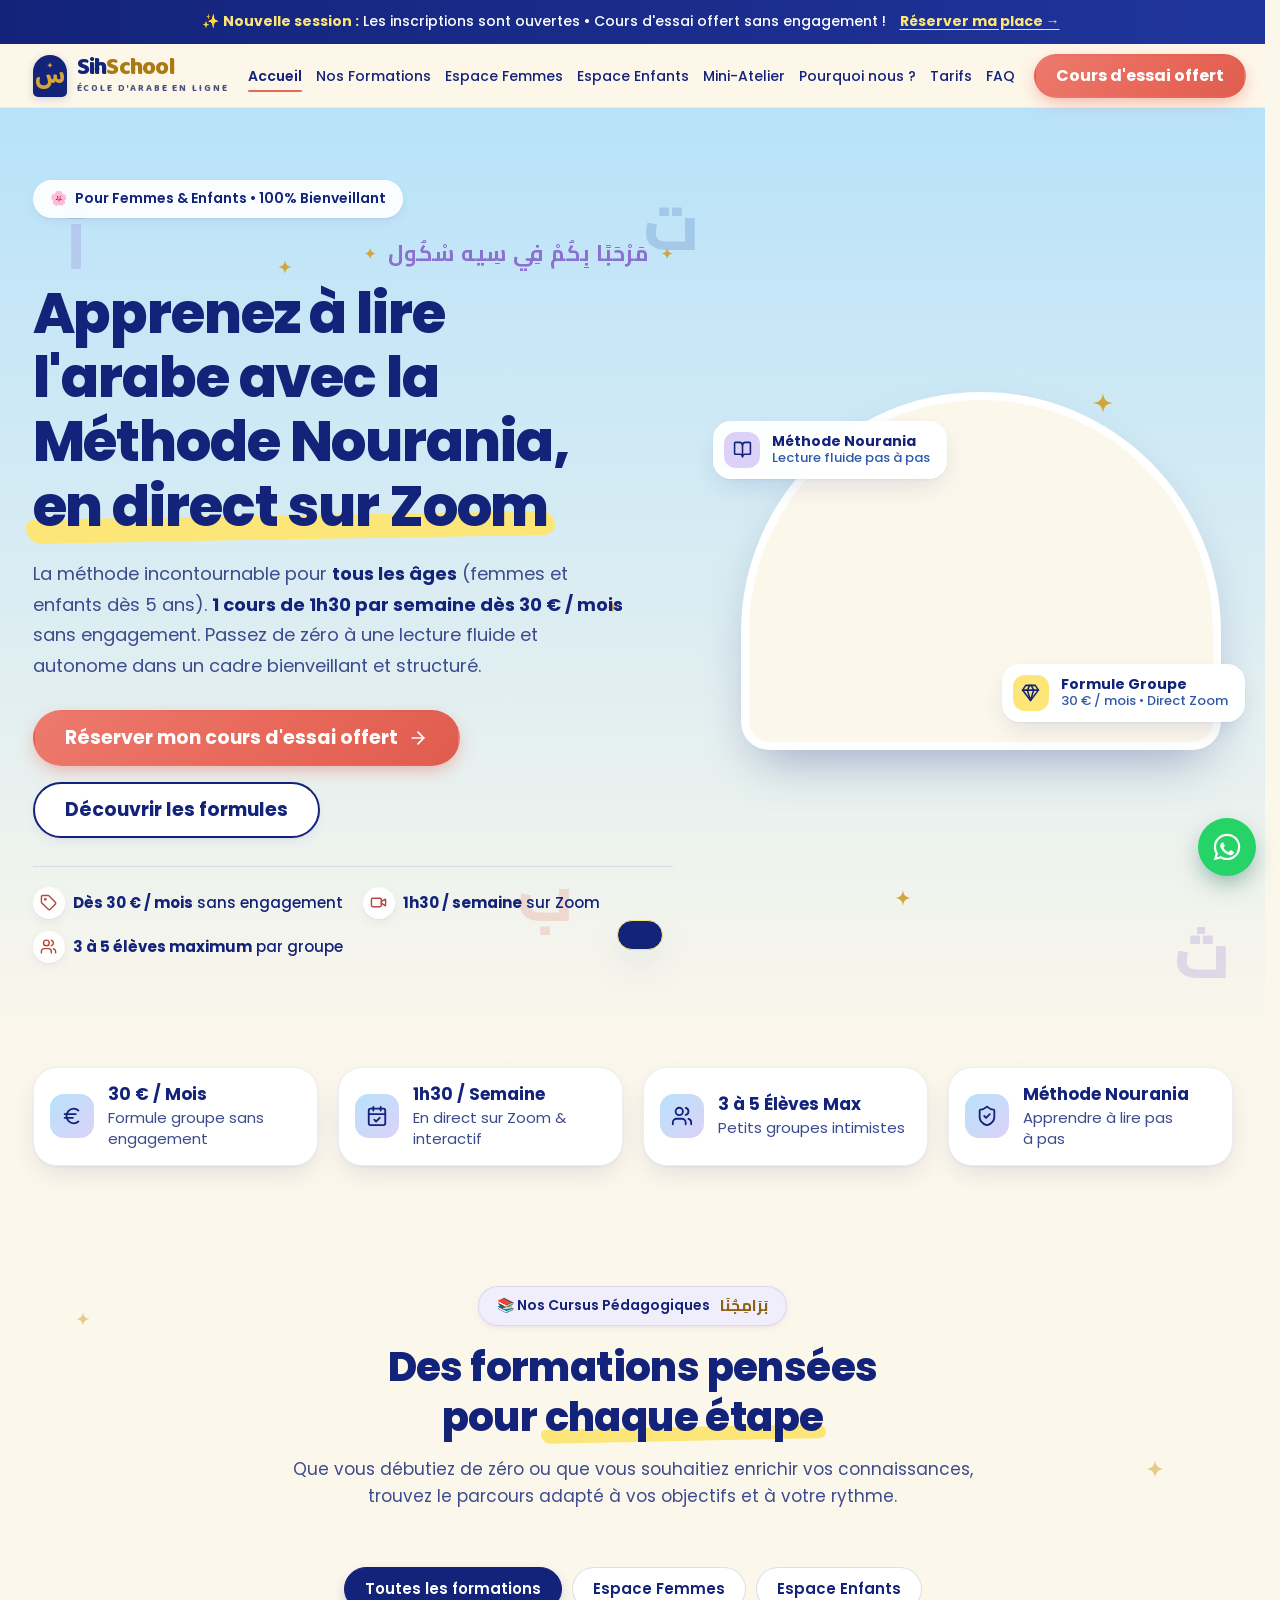
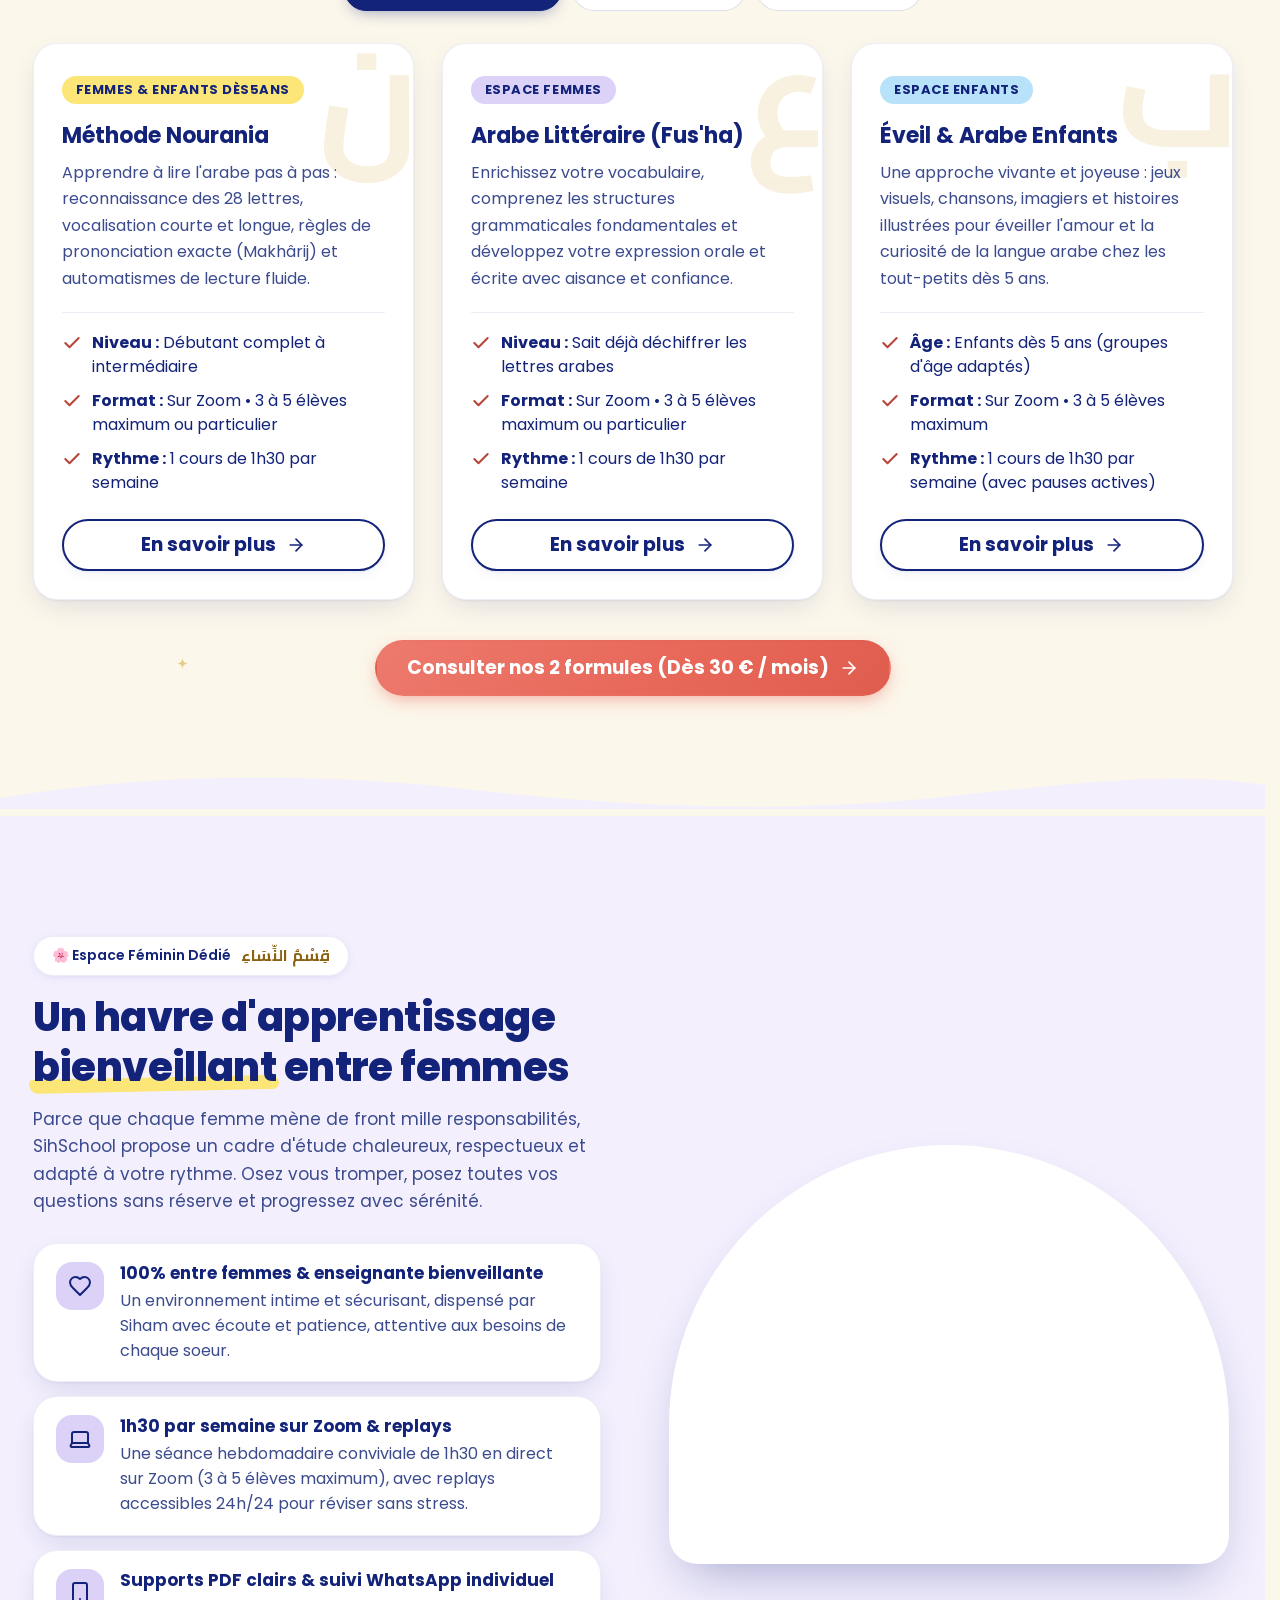
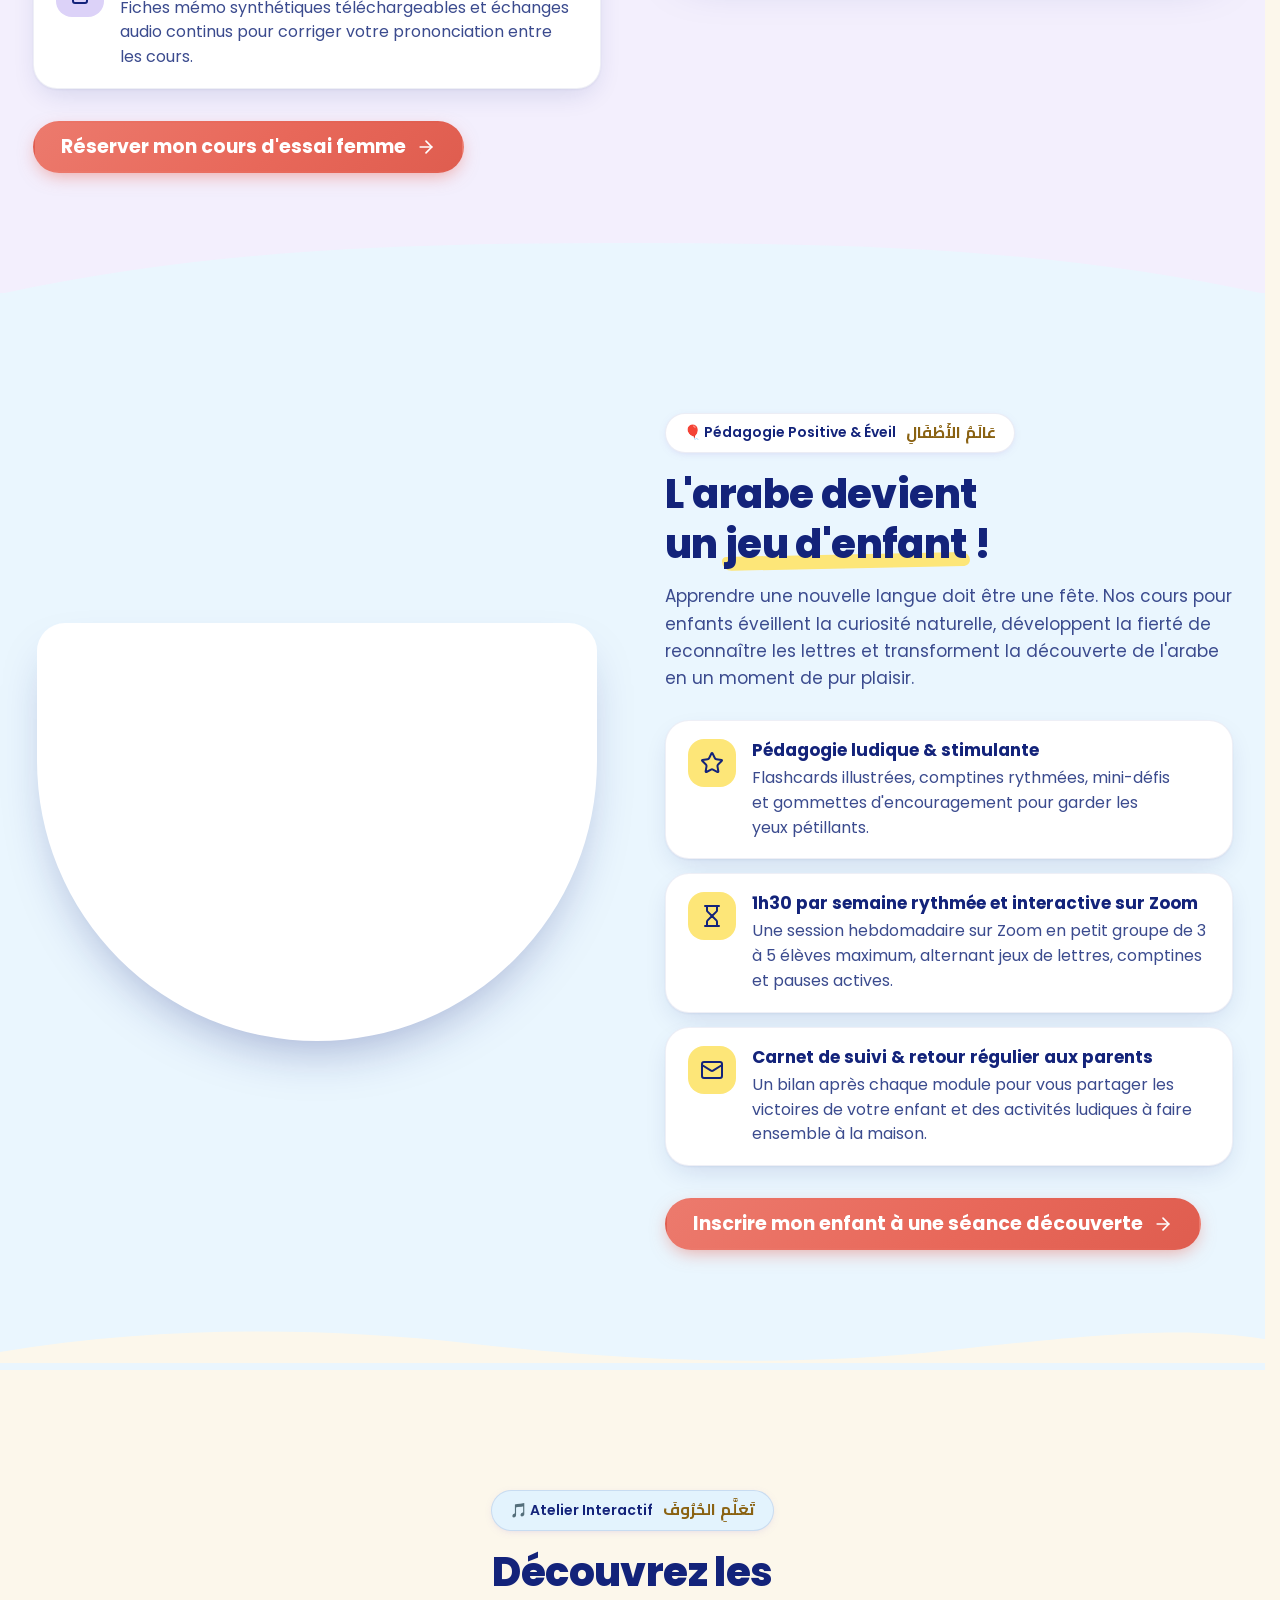
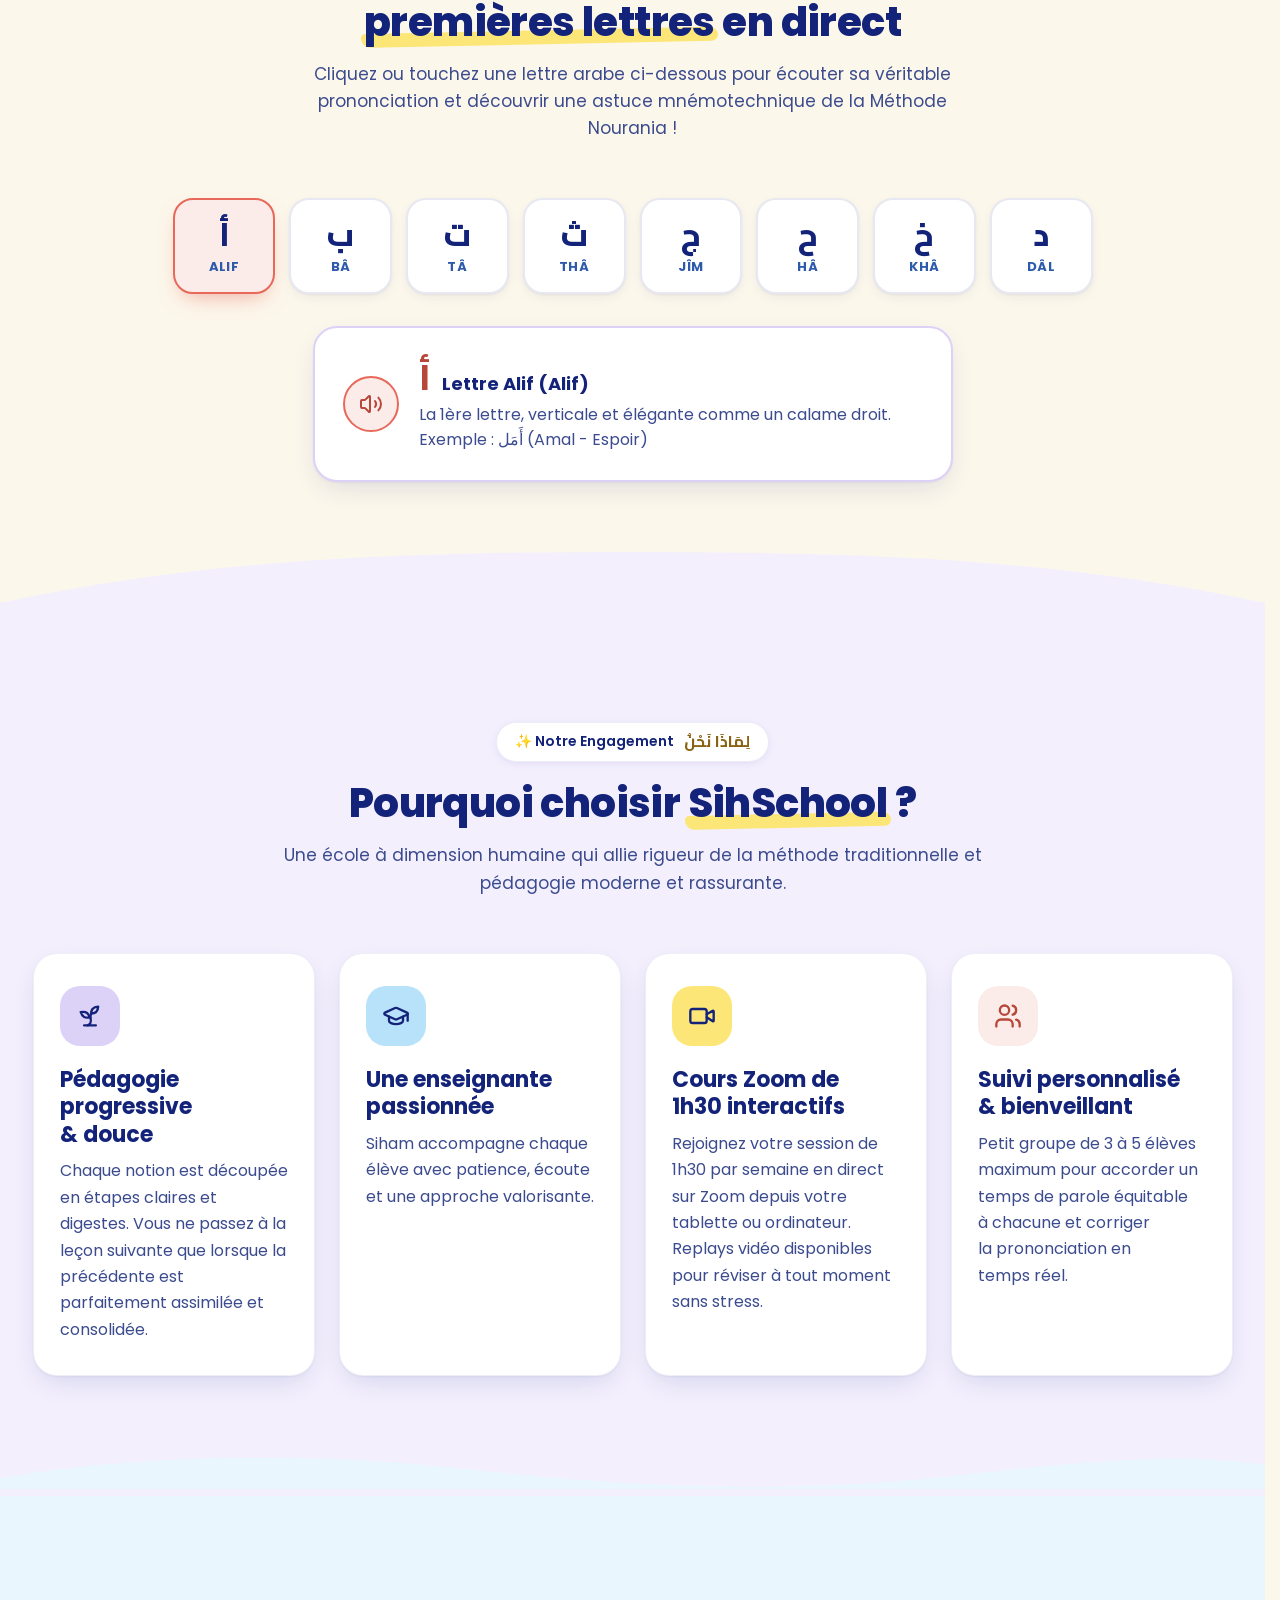
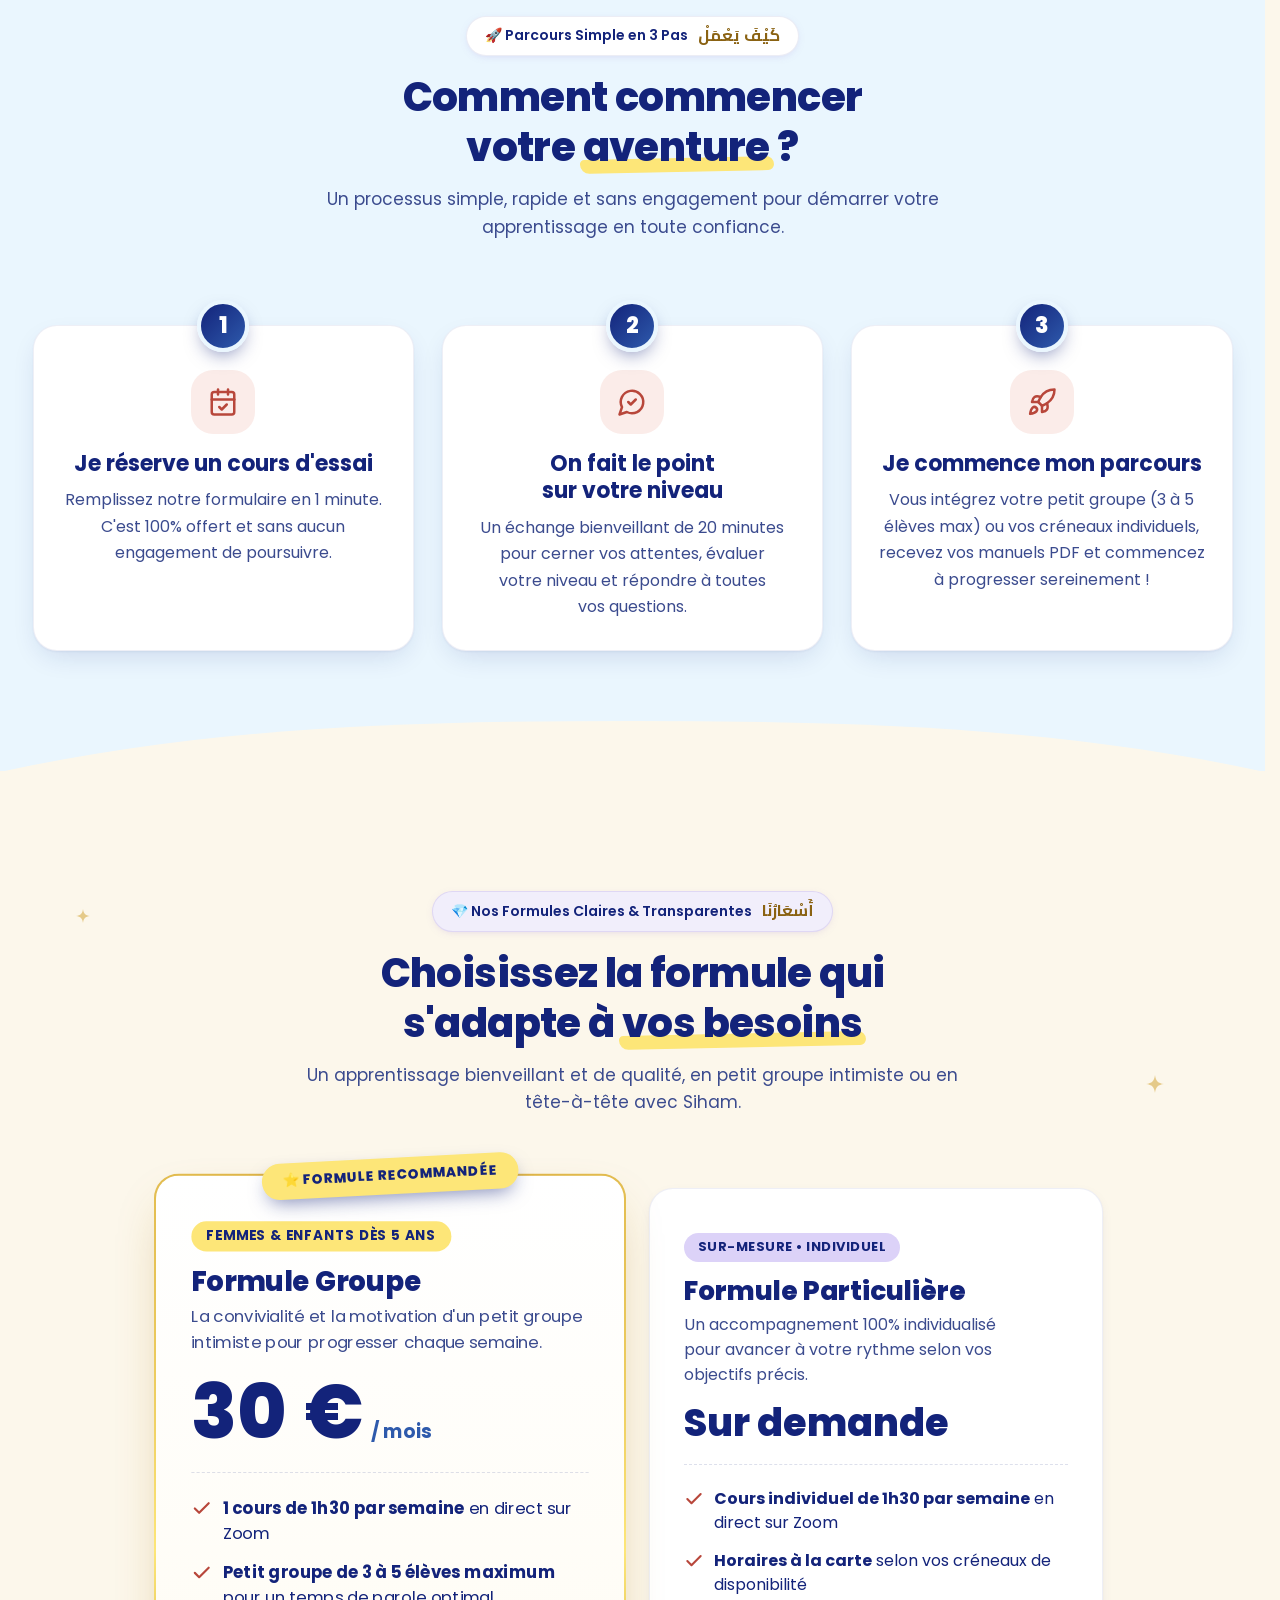
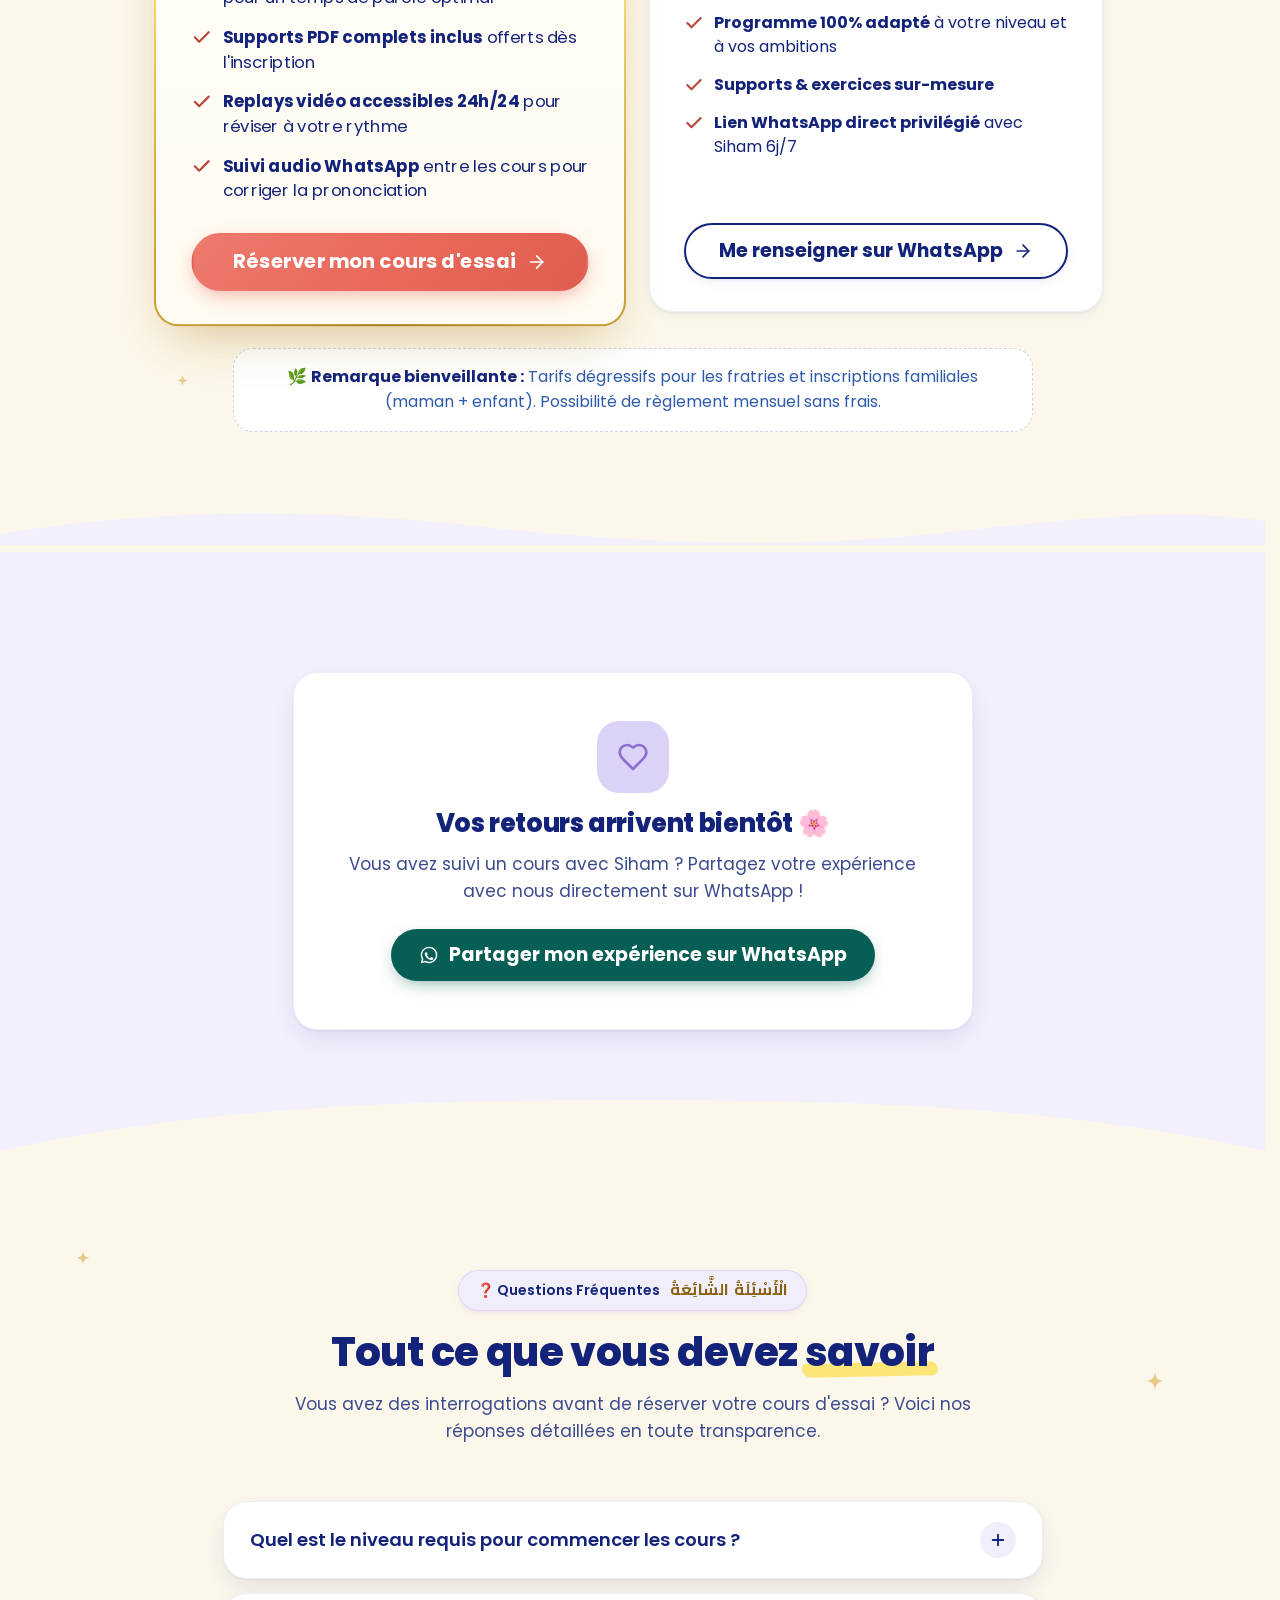
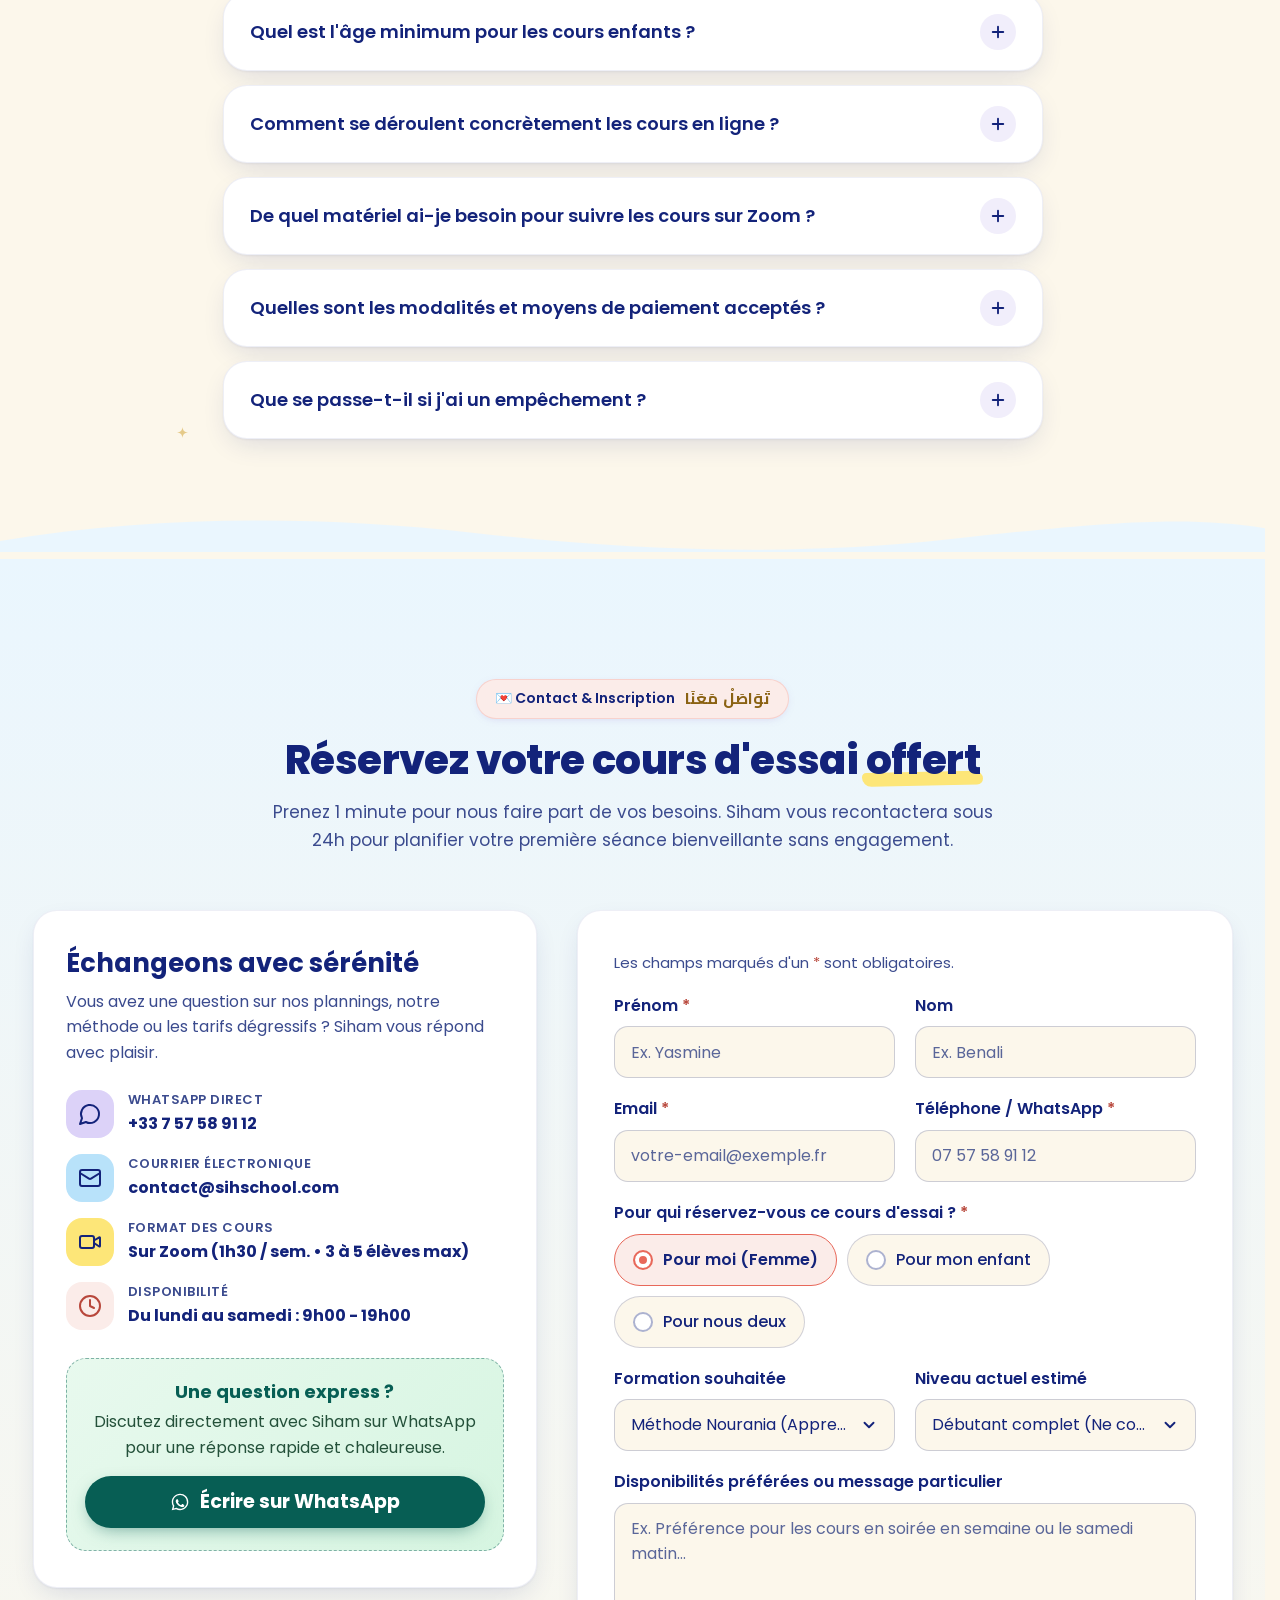
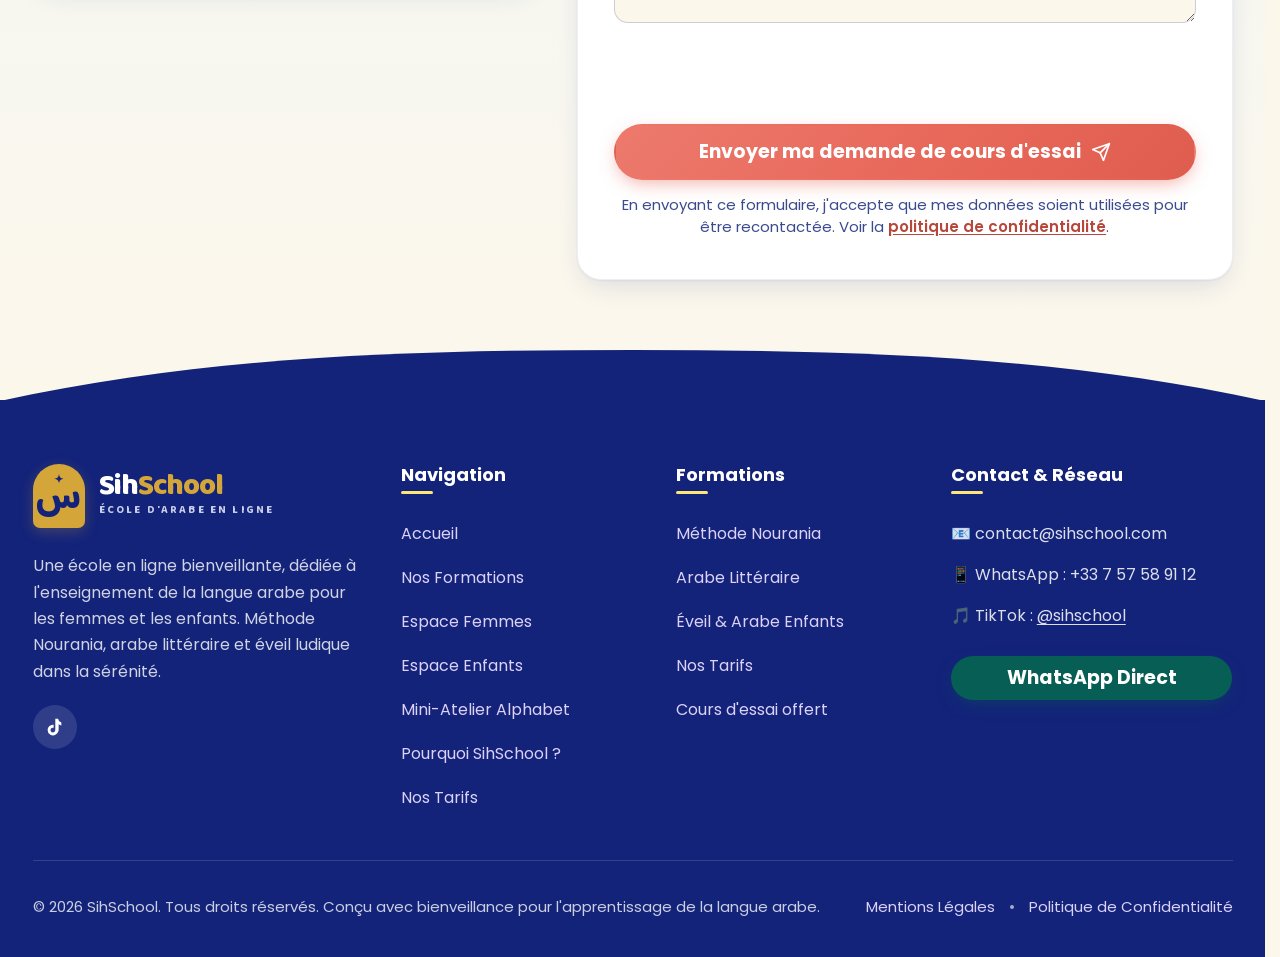
==== commit 2ea42f5f: "Refonte esthétique Co-Authored-By: Claude Opus 5.5 <noreply@anthropic.com>" ====
--- a/index.html
+++ b/index.html
@@ -268,6 +268,7 @@
 
   <!-- ================= SECTION FORMATIONS ================= -->
   <section class="formations-section" id="formations" aria-labelledby="formations-title">
+    <div class="section-stars" aria-hidden="true"><svg class="sec-star s1"><use href="#i-sparkle"/></svg><svg class="sec-star s2"><use href="#i-sparkle"/></svg><svg class="sec-star s3"><use href="#i-sparkle"/></svg></div>
     <div class="container">
       <div class="section-header reveal">
         <span class="section-badge">
@@ -679,6 +680,7 @@
 
   <!-- ================= SECTION TARIFS (2 FORMULES : GROUPE & PARTICULIÈRE) ================= -->
   <section class="pricing-section has-sep sep-arch" id="tarifs" aria-labelledby="tarifs-title">
+    <div class="section-stars" aria-hidden="true"><svg class="sec-star s1"><use href="#i-sparkle"/></svg><svg class="sec-star s2"><use href="#i-sparkle"/></svg><svg class="sec-star s3"><use href="#i-sparkle"/></svg></div>
     <div class="container">
       <div class="section-header reveal">
         <span class="section-badge">
@@ -783,7 +785,7 @@
   <section class="testimonials-section has-sep sep-wave" id="temoignages-box" aria-labelledby="temoignages-title">
     <div class="container">
       <div class="testimonial-pending-box reveal">
-        <div class="testimonial-emoji" aria-hidden="true">🌸</div>
+        <div class="testimonial-emoji" aria-hidden="true"><svg class="icon"><use href="#i-heart"/></svg></div>
         <h2 id="temoignages-title" class="testimonial-title">Vos retours arrivent bientôt 🌸</h2>
         <p>
           Vous avez suivi un cours avec Siham ? Partagez votre expérience avec nous directement sur WhatsApp !
@@ -798,6 +800,7 @@
 
   <!-- ================= SECTION FAQ ================= -->
   <section class="faq-section has-sep sep-arch" id="faq" aria-labelledby="faq-title">
+    <div class="section-stars" aria-hidden="true"><svg class="sec-star s1"><use href="#i-sparkle"/></svg><svg class="sec-star s2"><use href="#i-sparkle"/></svg><svg class="sec-star s3"><use href="#i-sparkle"/></svg></div>
     <div class="container">
       <div class="section-header reveal">
         <span class="section-badge">
--- a/css/style.css
+++ b/css/style.css
@@ -3178,3 +3178,74 @@
   .nav-link::after { left: 7px; right: 7px; }
   .nav-cta .btn { white-space: nowrap; }
 }
+
+/* ================= REFONTE ESTHÉTIQUE ================= */
+.top-bar a { display: inline-flex; align-items: center; min-height: 44px; padding-inline: 4px; }
+
+.btn-coral { background: linear-gradient(135deg, #EC7A6D 0%, var(--c-coral) 55%, #DF5D4F 100%); }
+@media (hover: hover) and (pointer: fine) {
+  .btn-coral:hover { background: linear-gradient(135deg, #E8685A 0%, var(--c-coral-hover) 100%); }
+}
+.btn-secondary { border-color: var(--c-night-blue); }
+
+.section-header .ar-badge, .split-content .ar-badge { color: var(--c-gold-text); }
+
+.course-card, .why-card, .step-card, .benefit-card, .pricing-card, .stat-card, .faq-item {
+  border-radius: var(--radius-card);
+  border: 1px solid rgba(19, 35, 122, 0.07);
+  box-shadow: var(--shadow-card);
+}
+
+/* Grande lettre arabe en filigrane doré */
+.course-card { position: relative; overflow: hidden; isolation: isolate; }
+.course-card .card-letter {
+  position: absolute;
+  top: -18px;
+  right: -6px;
+  z-index: -1;
+  width: auto;
+  height: auto;
+  background: none;
+  font-size: 9rem;
+  color: var(--c-gold);
+  opacity: 0.16;
+  pointer-events: none;
+}
+
+/* Pastilles d'icônes pastel */
+.testimonial-emoji {
+  display: grid;
+  place-items: center;
+  width: 72px;
+  height: 72px;
+  margin-inline: auto;
+  border-radius: 22px;
+  background: var(--c-lavender);
+  color: var(--c-violet);
+}
+.testimonial-emoji .icon { width: 32px; height: 32px; }
+
+/* Tarifs */
+.pricing-card:not(.featured) { background: #FFFFFF; box-shadow: var(--shadow-sm); }
+.pricing-card.featured .price-val { color: var(--c-night-blue); font-size: clamp(3.25rem, 2.6rem + 2.6vw, 4.5rem); }
+.pricing-badge-pill { background: var(--c-yellow); color: var(--c-night-blue); }
+@media (min-width: 768px) {
+  .pricing-card.featured { transform: scale(1.04); z-index: 1; }
+  .reveal.is-visible.pricing-card.featured { animation: none; }
+}
+
+/* Étoiles dorées dans les sections */
+.section-stars { position: absolute; inset: 0; pointer-events: none; overflow: hidden; }
+.sec-star { position: absolute; fill: var(--c-gold); opacity: 0.55; animation: twinkle 4s ease-in-out infinite; }
+.sec-star.s1 { top: 10%; left: 6%; width: 14px; height: 14px; }
+.sec-star.s2 { top: 22%; right: 8%; width: 18px; height: 18px; animation-delay: -1.5s; }
+.sec-star.s3 { bottom: 12%; left: 14%; width: 11px; height: 11px; animation-delay: -2.6s; }
+.section-stars ~ .container { position: relative; }
+
+/* Footer */
+.footer-links-list a, .footer-legal-links a { color: #DCD2F8; }
+
+@media (prefers-reduced-motion: reduce) {
+  .sec-star { animation: none !important; }
+  .btn-coral::after { display: none; }
+}
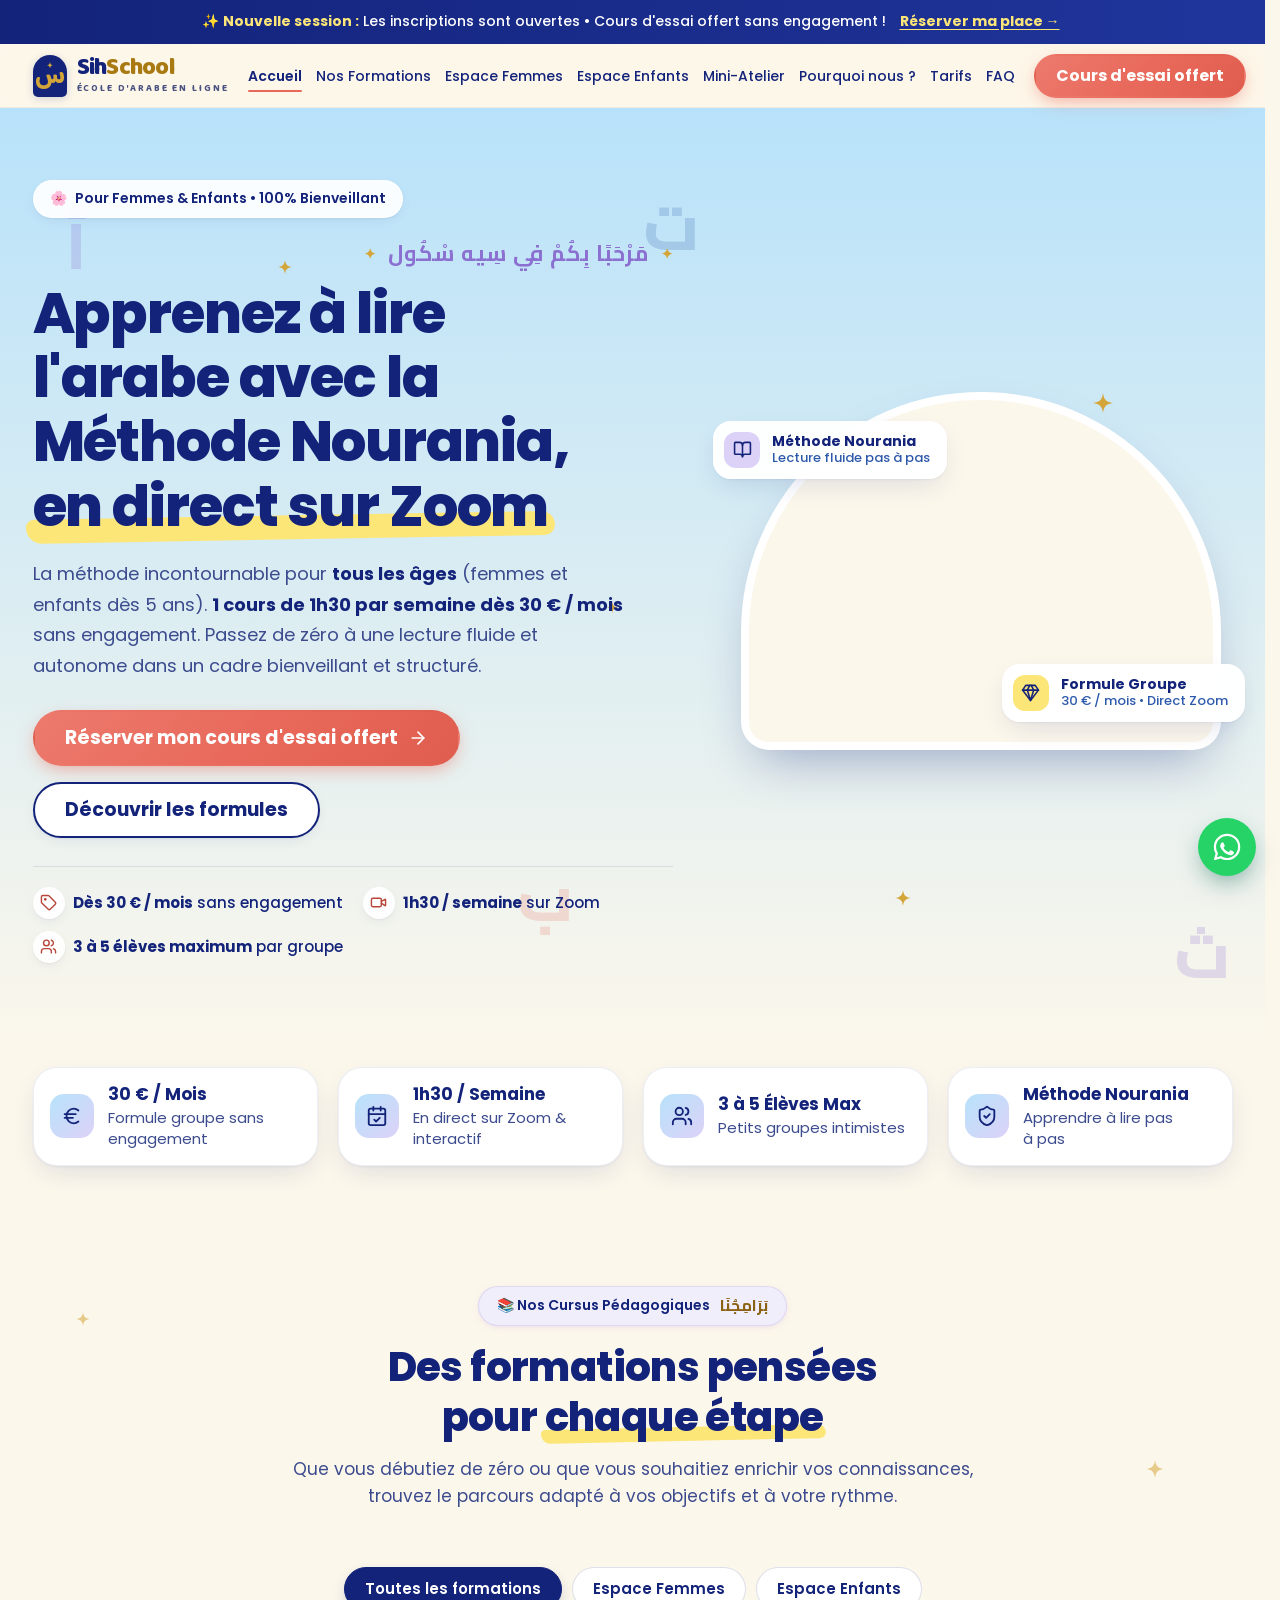
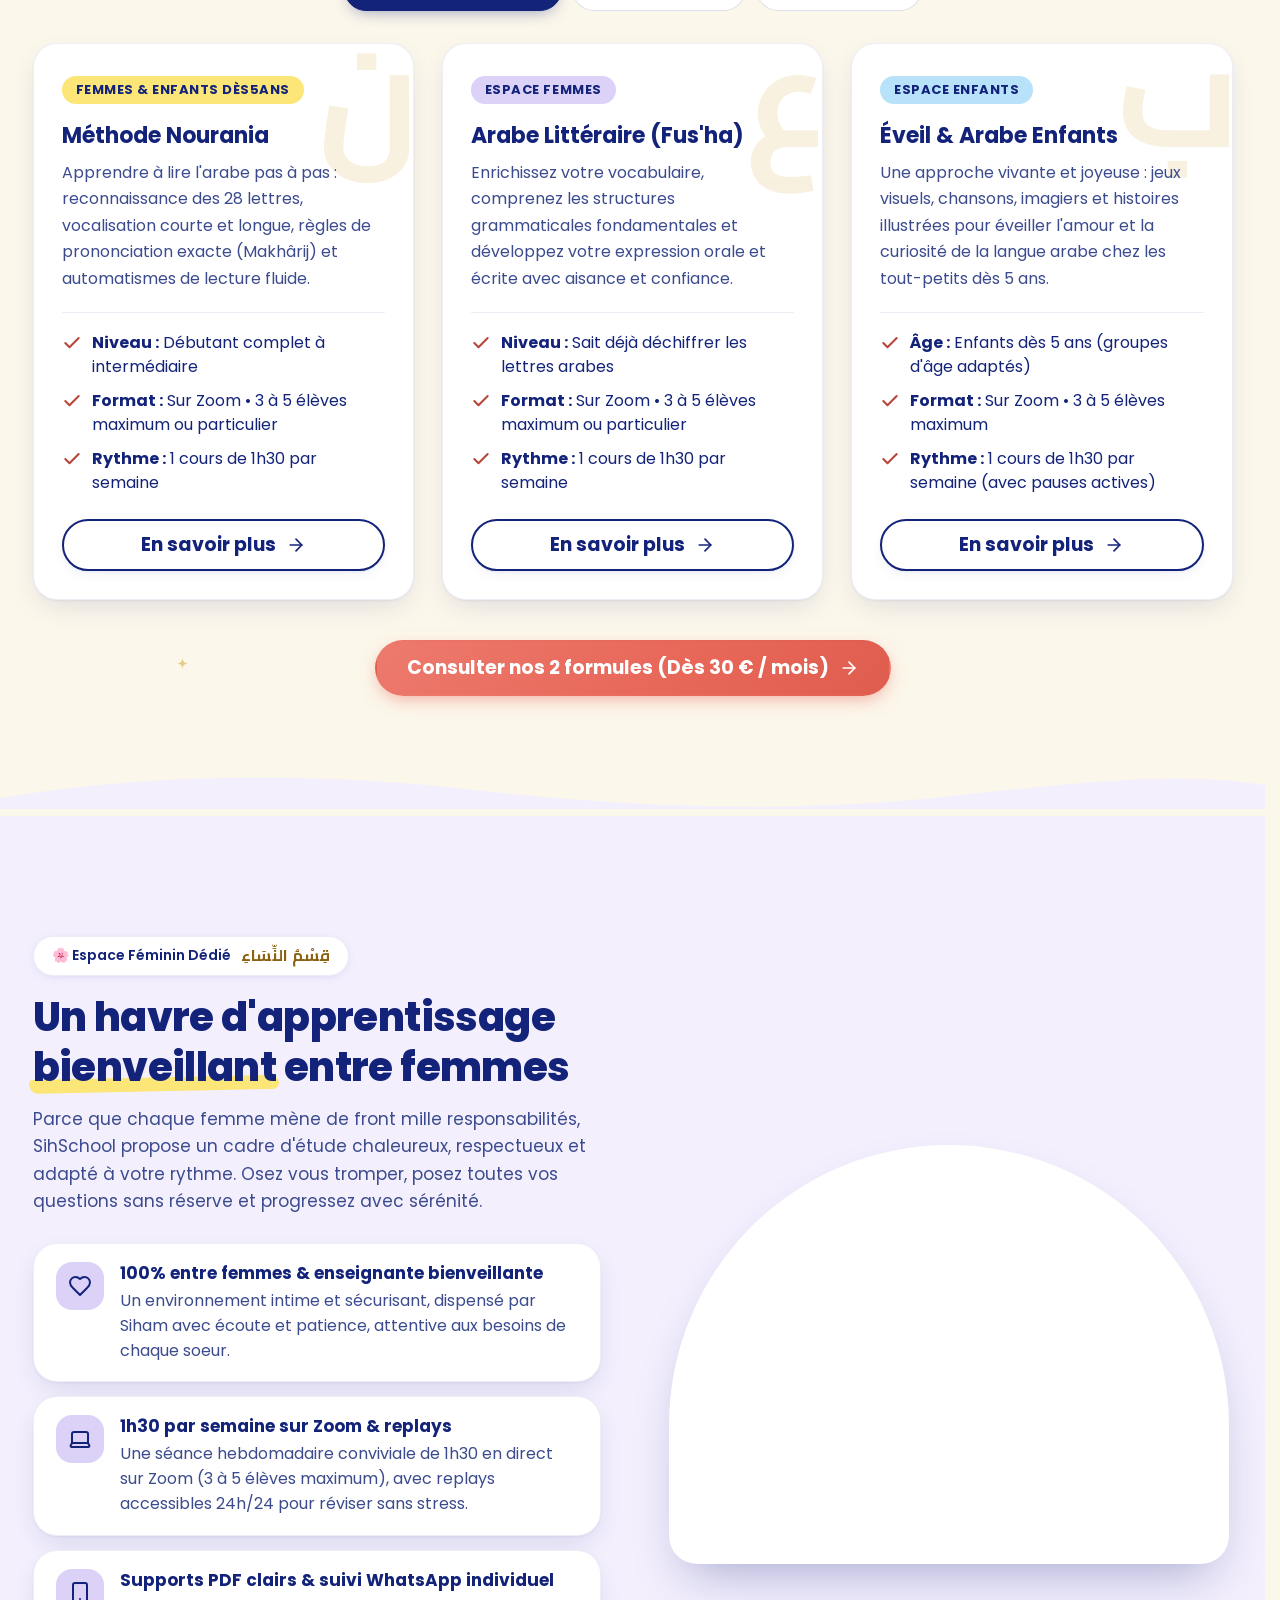
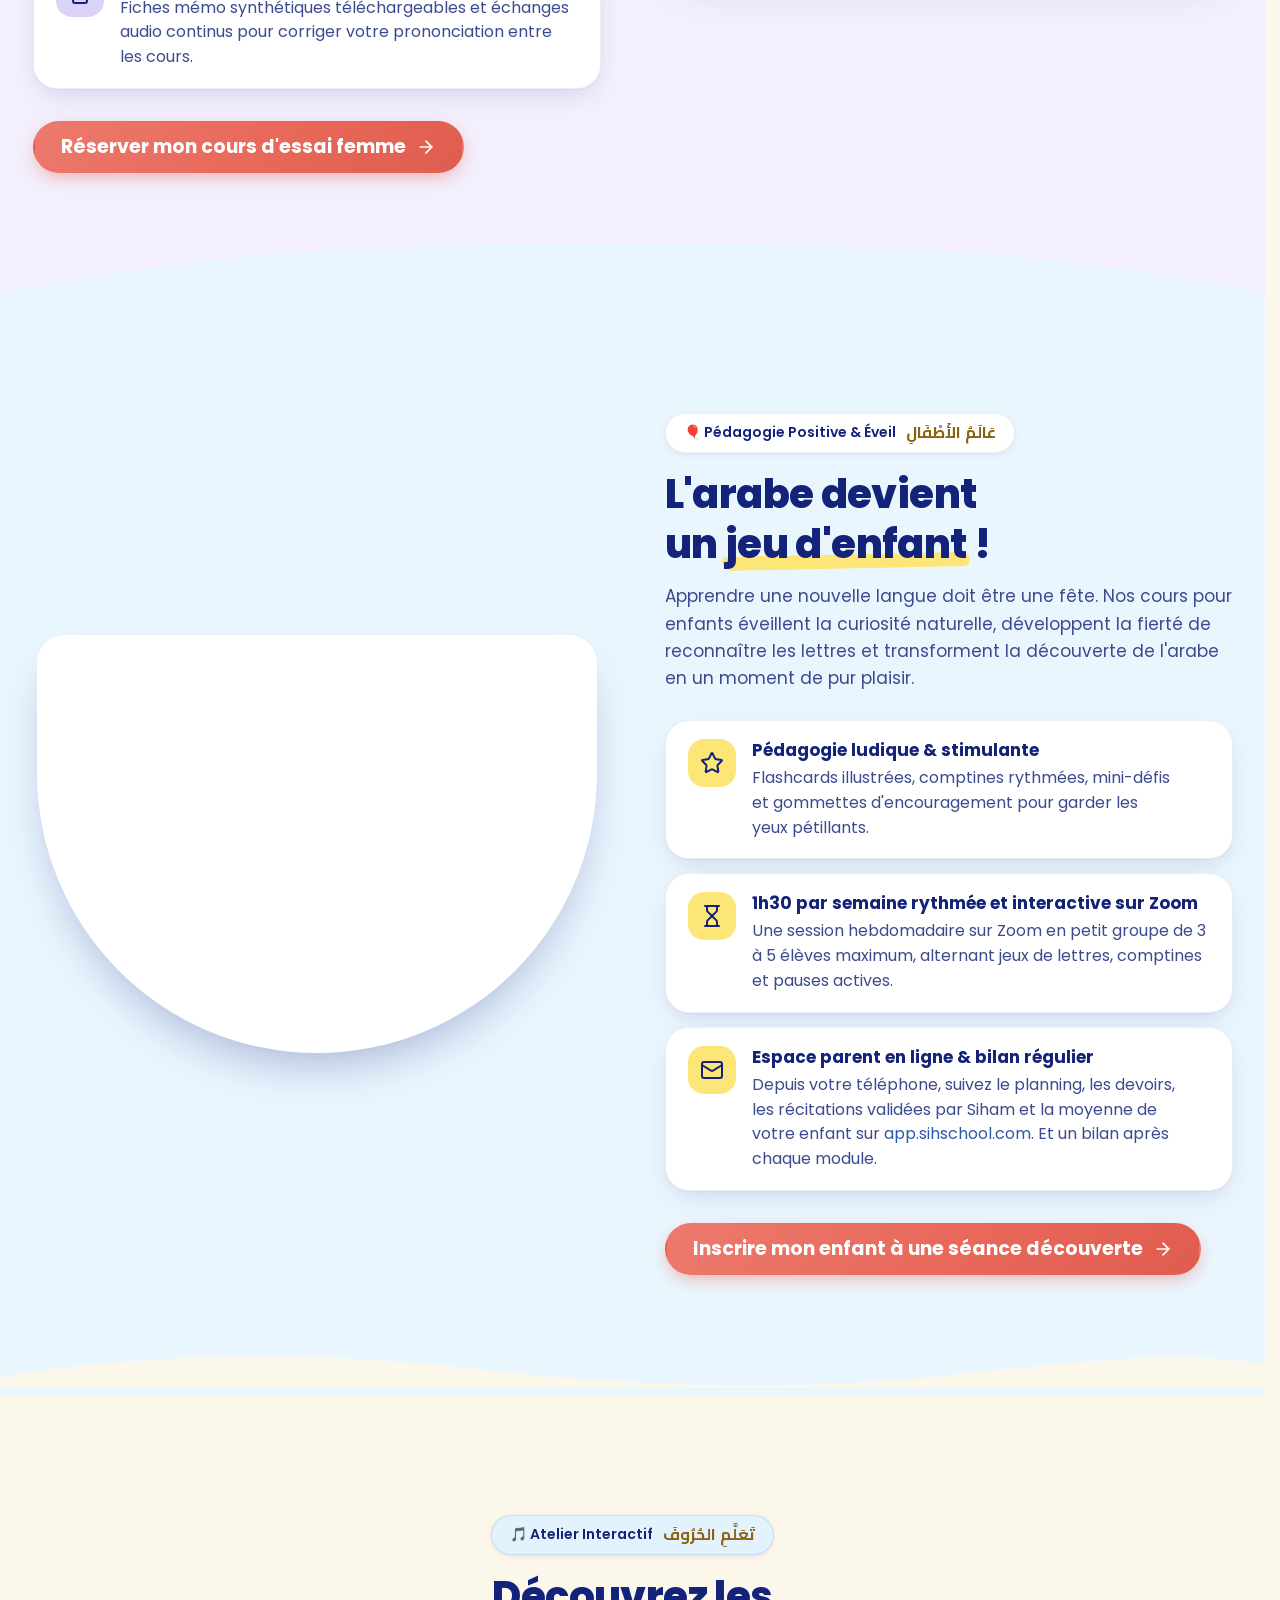
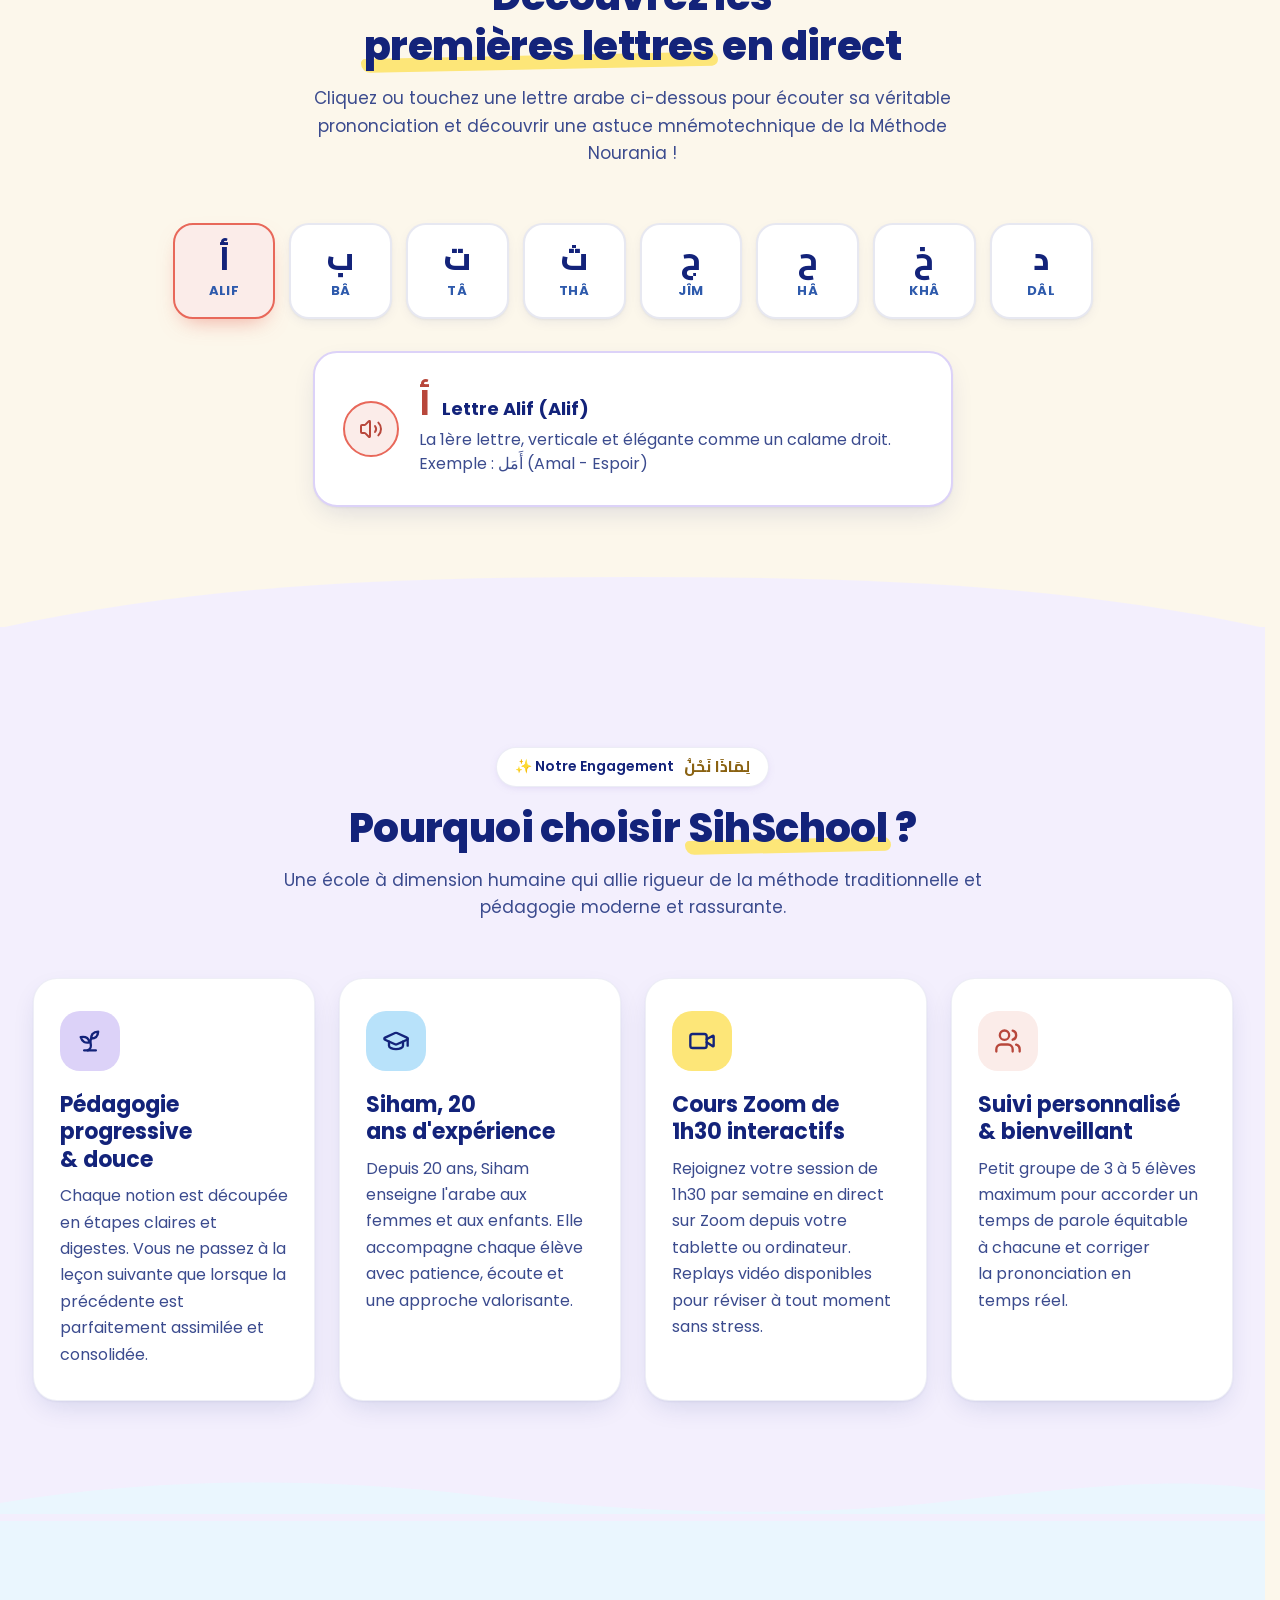
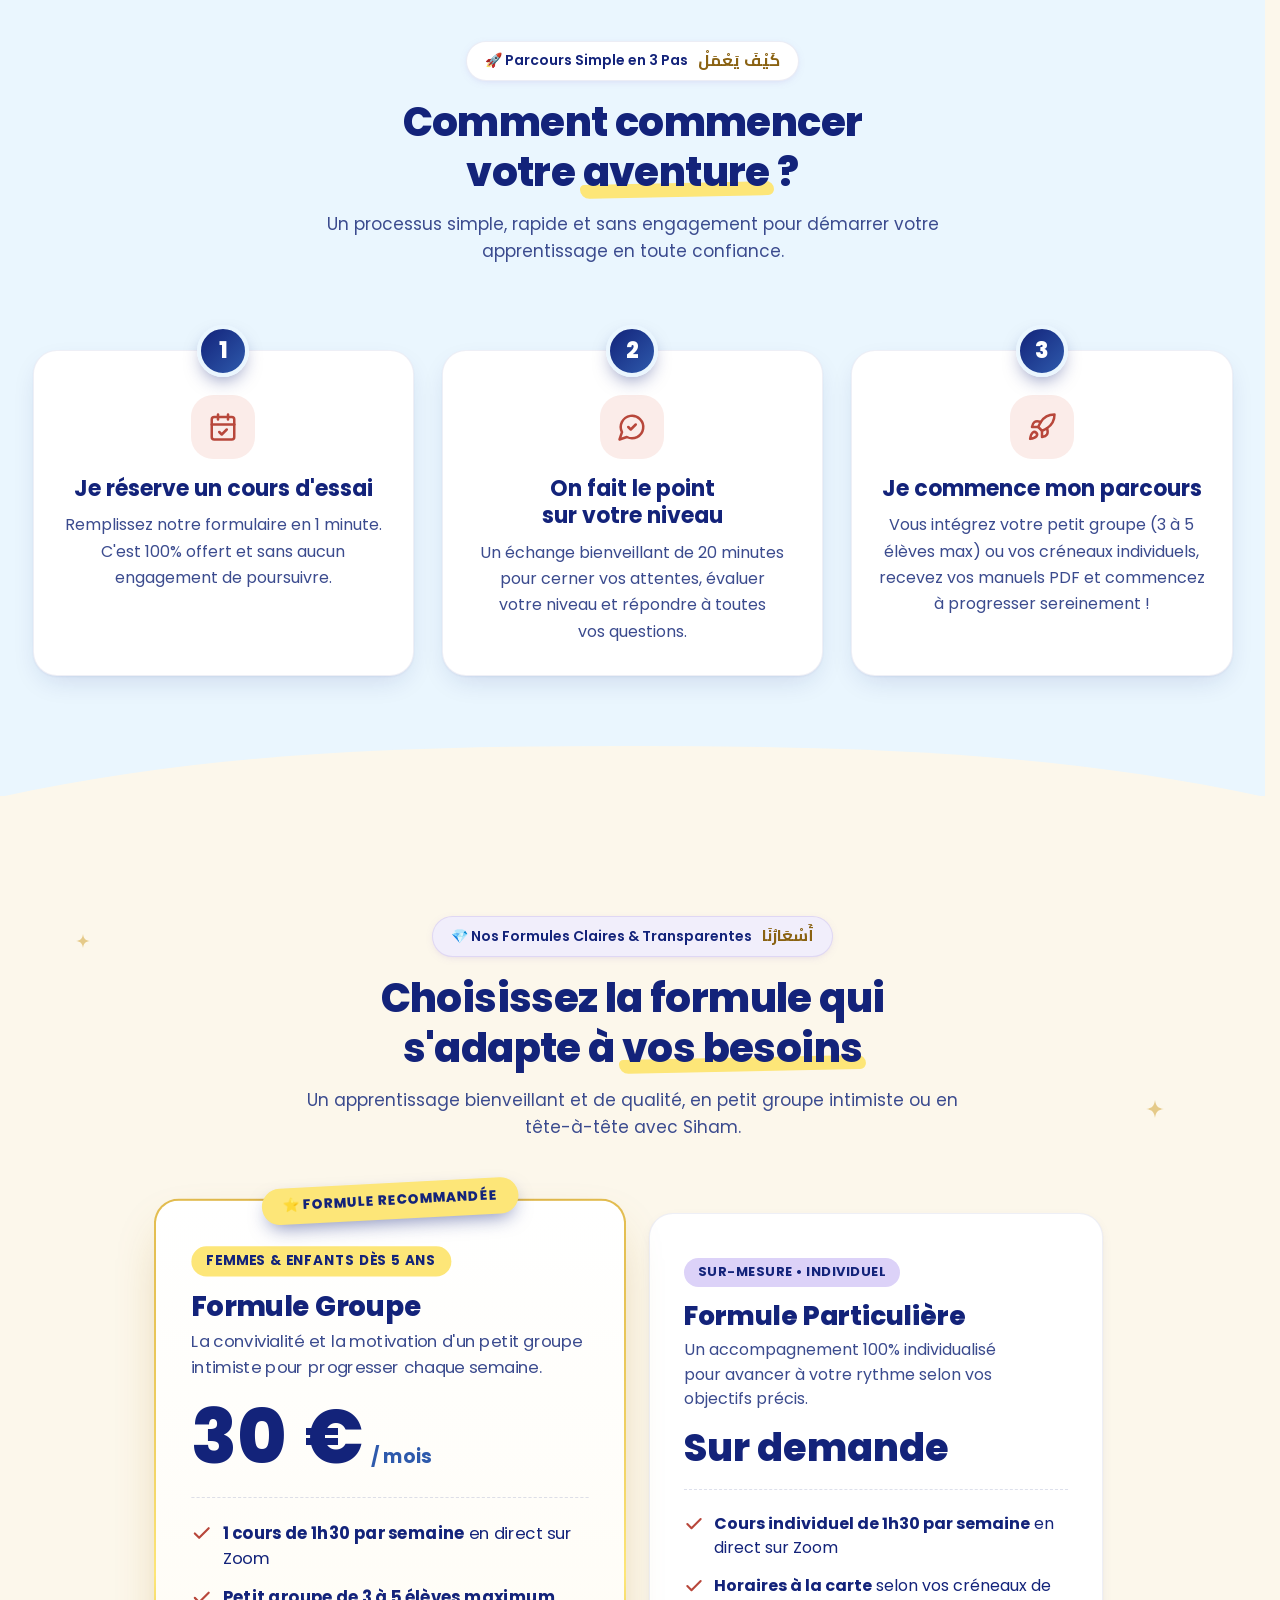
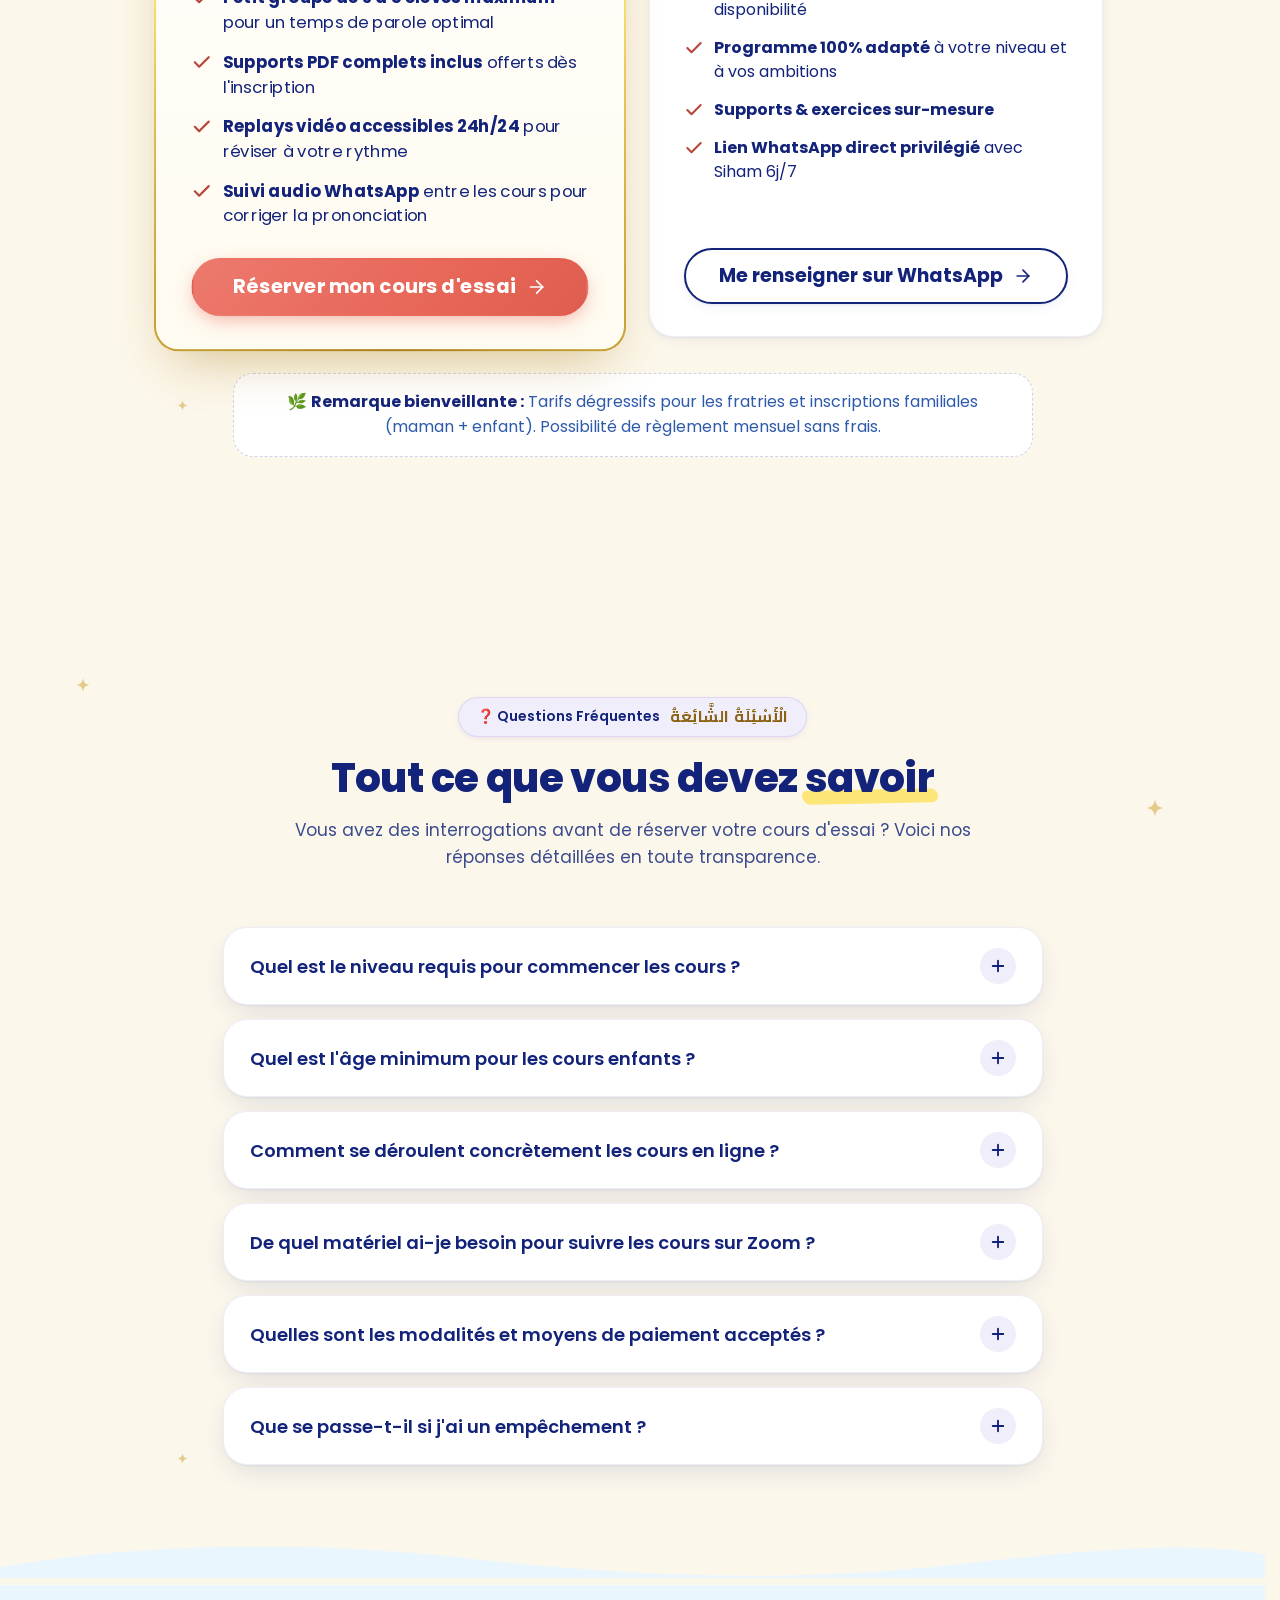
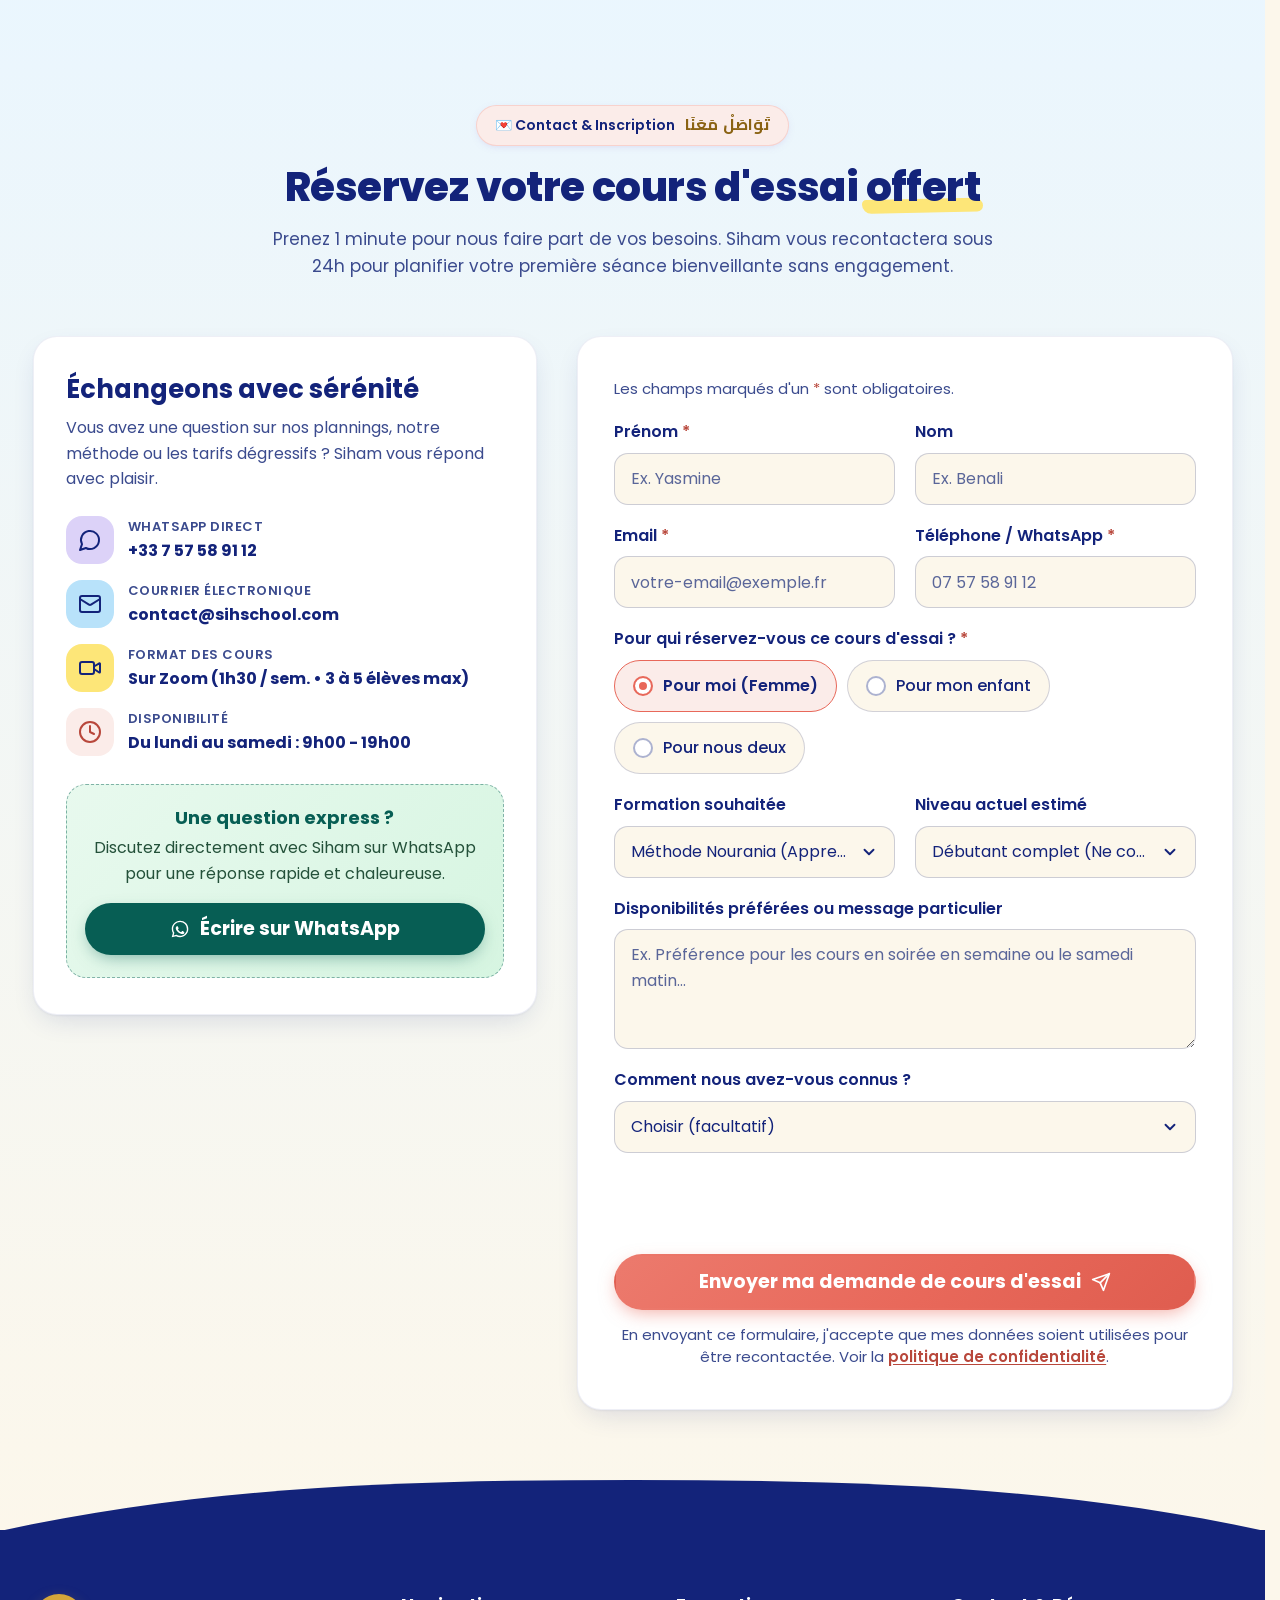
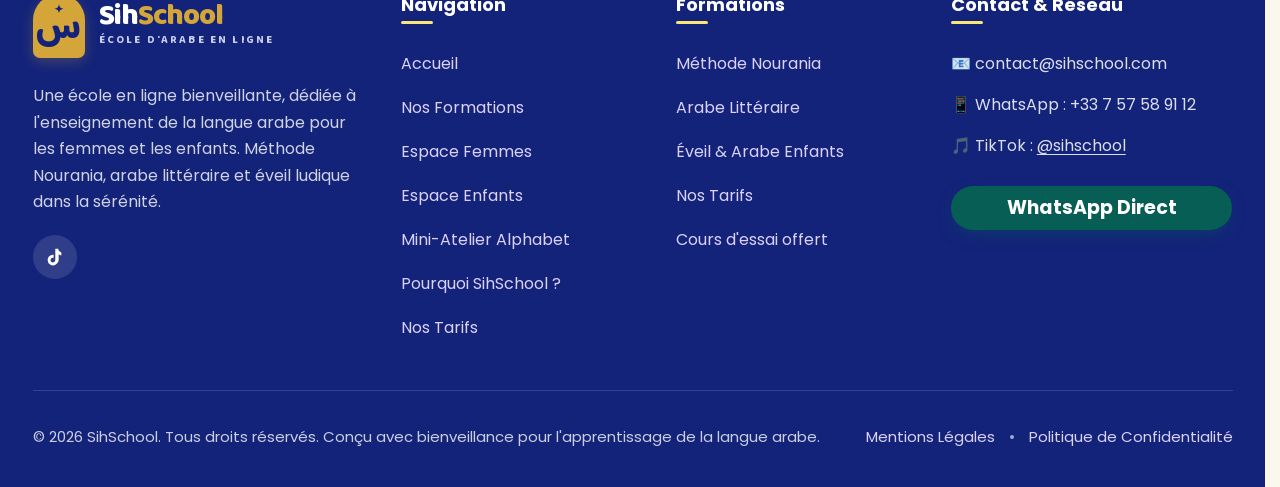
==== commit 59101f41: "Page /essai pour TikTok et corrections de l'audit - Nouvelle page /essai : formulaire court, source " ====
--- a/index.html
+++ b/index.html
@@ -501,8 +501,8 @@
             <li class="benefit-card kids-card-style reveal">
               <div class="benefit-icon-box" aria-hidden="true"><svg class="icon"><use href="#i-mail"/></svg></div>
               <div class="benefit-text">
-                <h3>Carnet de suivi & retour régulier aux parents</h3>
-                <p>Un bilan après chaque module pour vous partager les victoires de votre enfant et des activités ludiques à faire ensemble à la maison.</p>
+                <h3>Espace parent en ligne & bilan régulier</h3>
+                <p>Depuis votre téléphone, suivez le planning, les devoirs, les récitations validées par Siham et la moyenne de votre enfant sur <a href="https://app.sihschool.com" target="_blank" rel="noopener">app.sihschool.com</a>. Et un bilan après chaque module.</p>
               </div>
             </li>
           </ul>
@@ -605,9 +605,9 @@
         <!-- Card 2 -->
         <div class="why-card reveal">
           <div class="why-icon-box" aria-hidden="true"><svg class="icon"><use href="#i-cap"/></svg></div>
-          <h3>Une enseignante passionnée</h3>
+          <h3>Siham, 20 ans d'expérience</h3>
           <p>
-            Siham accompagne chaque élève avec patience, écoute et une approche valorisante.
+            Depuis 20 ans, Siham enseigne l'arabe aux femmes et aux enfants. Elle accompagne chaque élève avec patience, écoute et une approche valorisante.
           </p>
         </div>
 
@@ -778,23 +778,6 @@
       <p class="pricing-guarantee-note reveal">
         🌿 <strong>Remarque bienveillante :</strong> Tarifs dégressifs pour les fratries et inscriptions familiales (maman + enfant). Possibilité de règlement mensuel sans frais.
       </p>
-    </div>
-  </section>
-
-  <!-- ================= SECTION TÉMOIGNAGES ================= -->
-  <section class="testimonials-section has-sep sep-wave" id="temoignages-box" aria-labelledby="temoignages-title">
-    <div class="container">
-      <div class="testimonial-pending-box reveal">
-        <div class="testimonial-emoji" aria-hidden="true"><svg class="icon"><use href="#i-heart"/></svg></div>
-        <h2 id="temoignages-title" class="testimonial-title">Vos retours arrivent bientôt 🌸</h2>
-        <p>
-          Vous avez suivi un cours avec Siham ? Partagez votre expérience avec nous directement sur WhatsApp !
-        </p>
-        <a href="https://wa.me/33757589112?text=Bonjour%20Siham,%20je%20souhaite%20partager%20mon%20avis%20sur%20mon%20cours%20SihSchool%20!" target="_blank" rel="noopener noreferrer" class="btn btn-whatsapp btn-mobile-block">
-          <svg class="icon icon-fill" aria-hidden="true"><use href="#i-whatsapp"/></svg>
-          <span>Partager mon expérience sur WhatsApp</span>
-        </a>
-      </div>
     </div>
   </section>
 
@@ -1060,6 +1043,17 @@
               <label for="clientMessage" class="form-label">Disponibilités préférées ou message particulier</label>
               <textarea id="clientMessage" name="clientMessage" class="form-textarea" placeholder="Ex. Préférence pour les cours en soirée en semaine ou le samedi matin..." maxlength="1000" aria-describedby="clientMessage-error"></textarea>
               <p class="field-error" id="clientMessage-error"></p>
+            </div>
+
+            <div class="form-group">
+              <label for="leadSource" class="form-label">Comment nous avez-vous connus ?</label>
+              <select id="leadSource" name="source" class="form-select">
+                <option value="">Choisir (facultatif)</option>
+                <option value="tiktok">TikTok</option>
+                <option value="bouche-a-oreille">Bouche-à-oreille</option>
+                <option value="google">Recherche Google</option>
+                <option value="autre">Autre</option>
+              </select>
             </div>
 
             <!-- Widget Cloudflare Turnstile (hauteur réservée : 65 px) -->
--- a/css/style.css
+++ b/css/style.css
@@ -3095,7 +3095,10 @@
   line-height: 1.45;
   box-shadow: 0 16px 36px -12px rgba(19, 35, 122, 0.55);
   transform: translate3d(-50%, calc(100% + 40px), 0);
-  transition: transform 420ms var(--ease);
+  opacity: 0;
+  visibility: hidden;
+  pointer-events: none;
+  transition: transform 420ms var(--ease), opacity 250ms ease, visibility 0s linear 420ms;
 }
 
 .toast-notice.is-error {
@@ -3103,7 +3106,13 @@
   border-color: var(--c-coral);
 }
 
-.toast-notice.show { transform: translate3d(-50%, 0, 0); }
+.toast-notice.show {
+  opacity: 1;
+  visibility: visible;
+  pointer-events: auto;
+  transform: translate3d(-50%, 0, 0);
+  transition-delay: 0s;
+}
 
 /* ==========================================================================
    MOUVEMENT RÉDUIT : pas de flottement, parallaxe, pulsation ni compteur ;
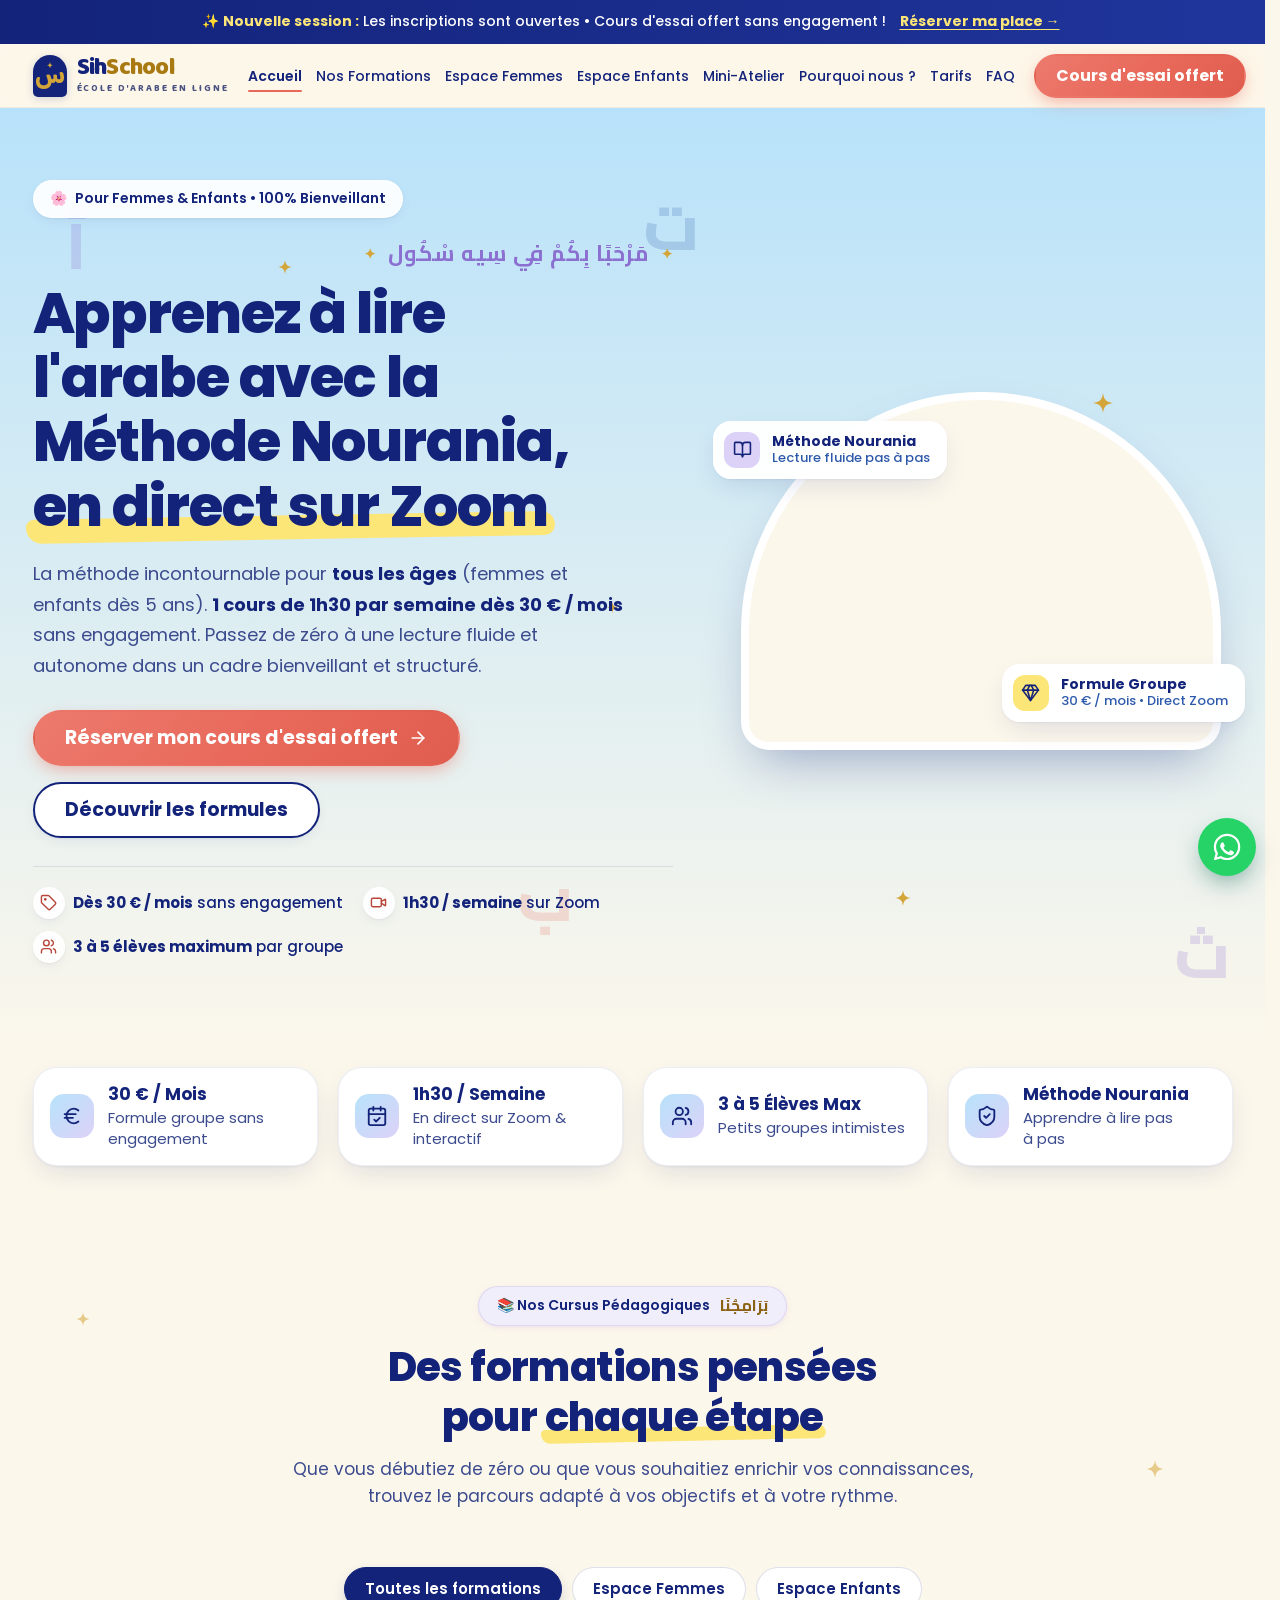
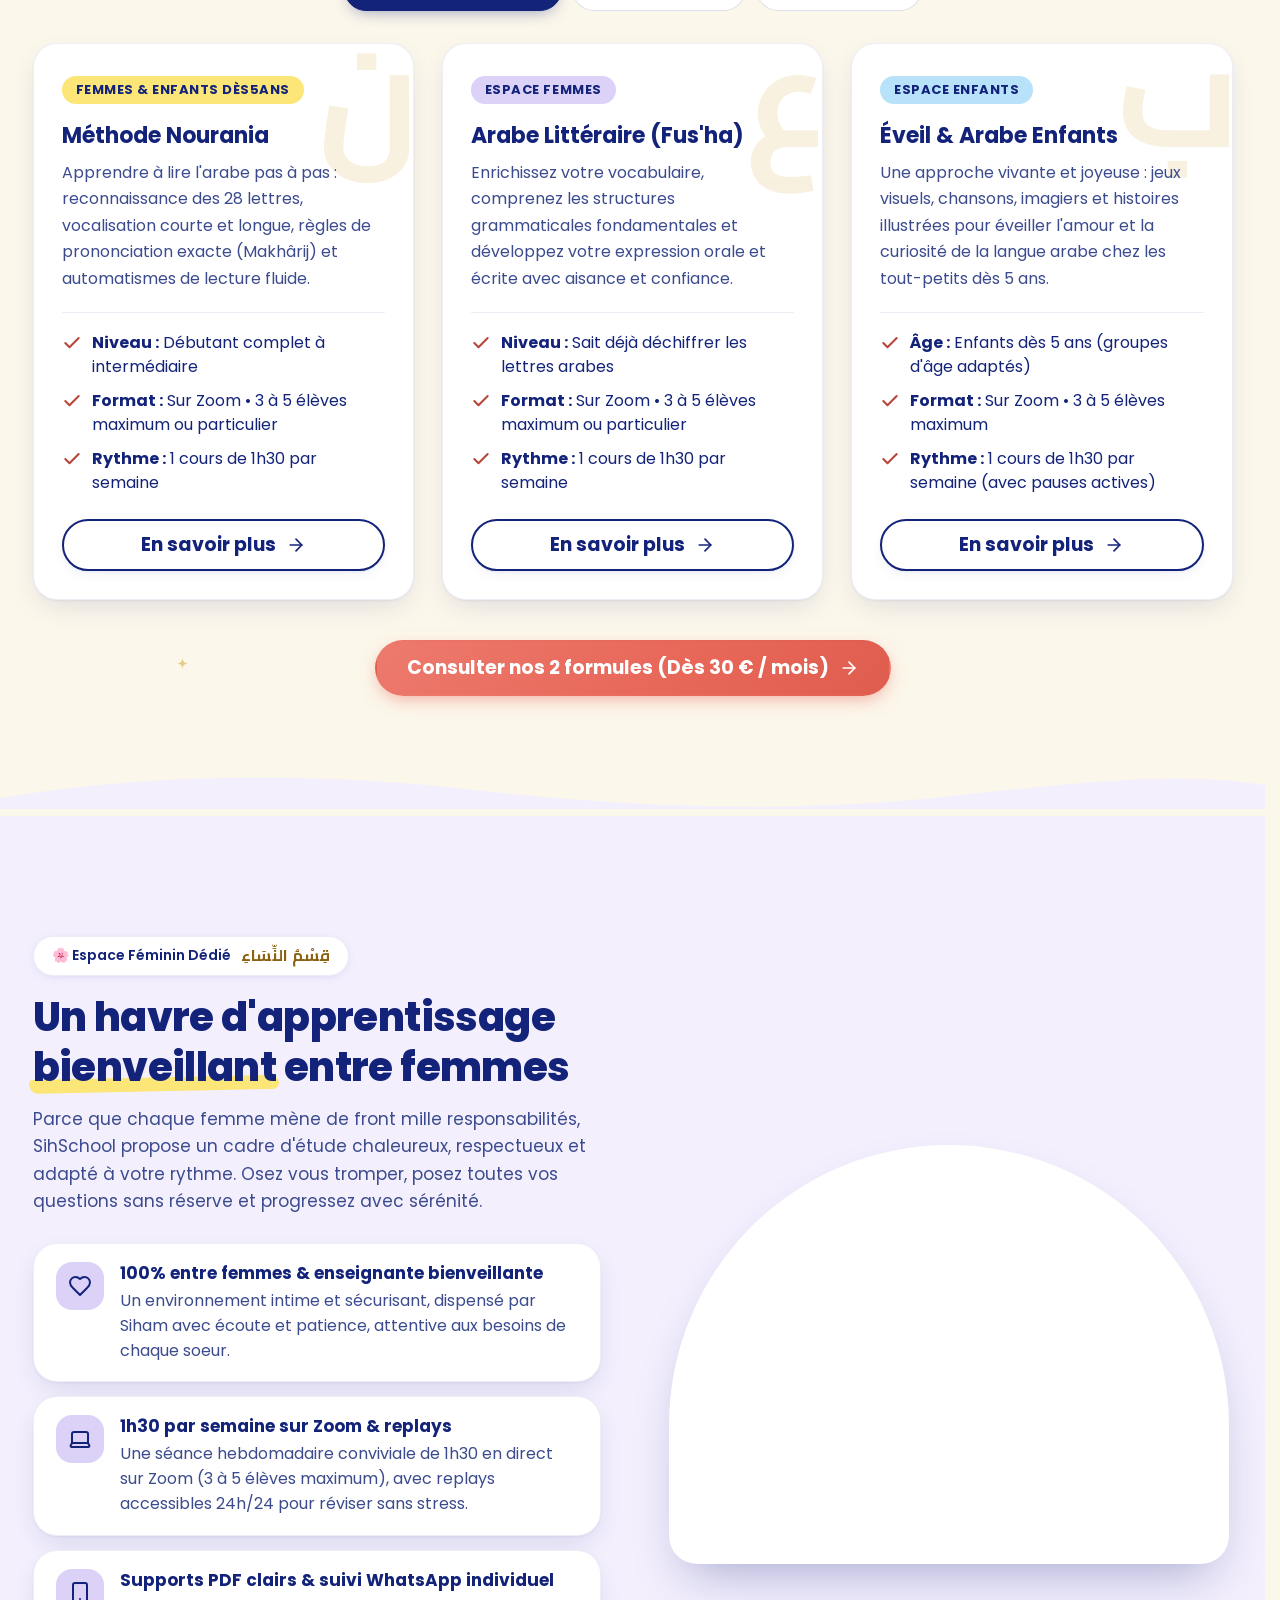
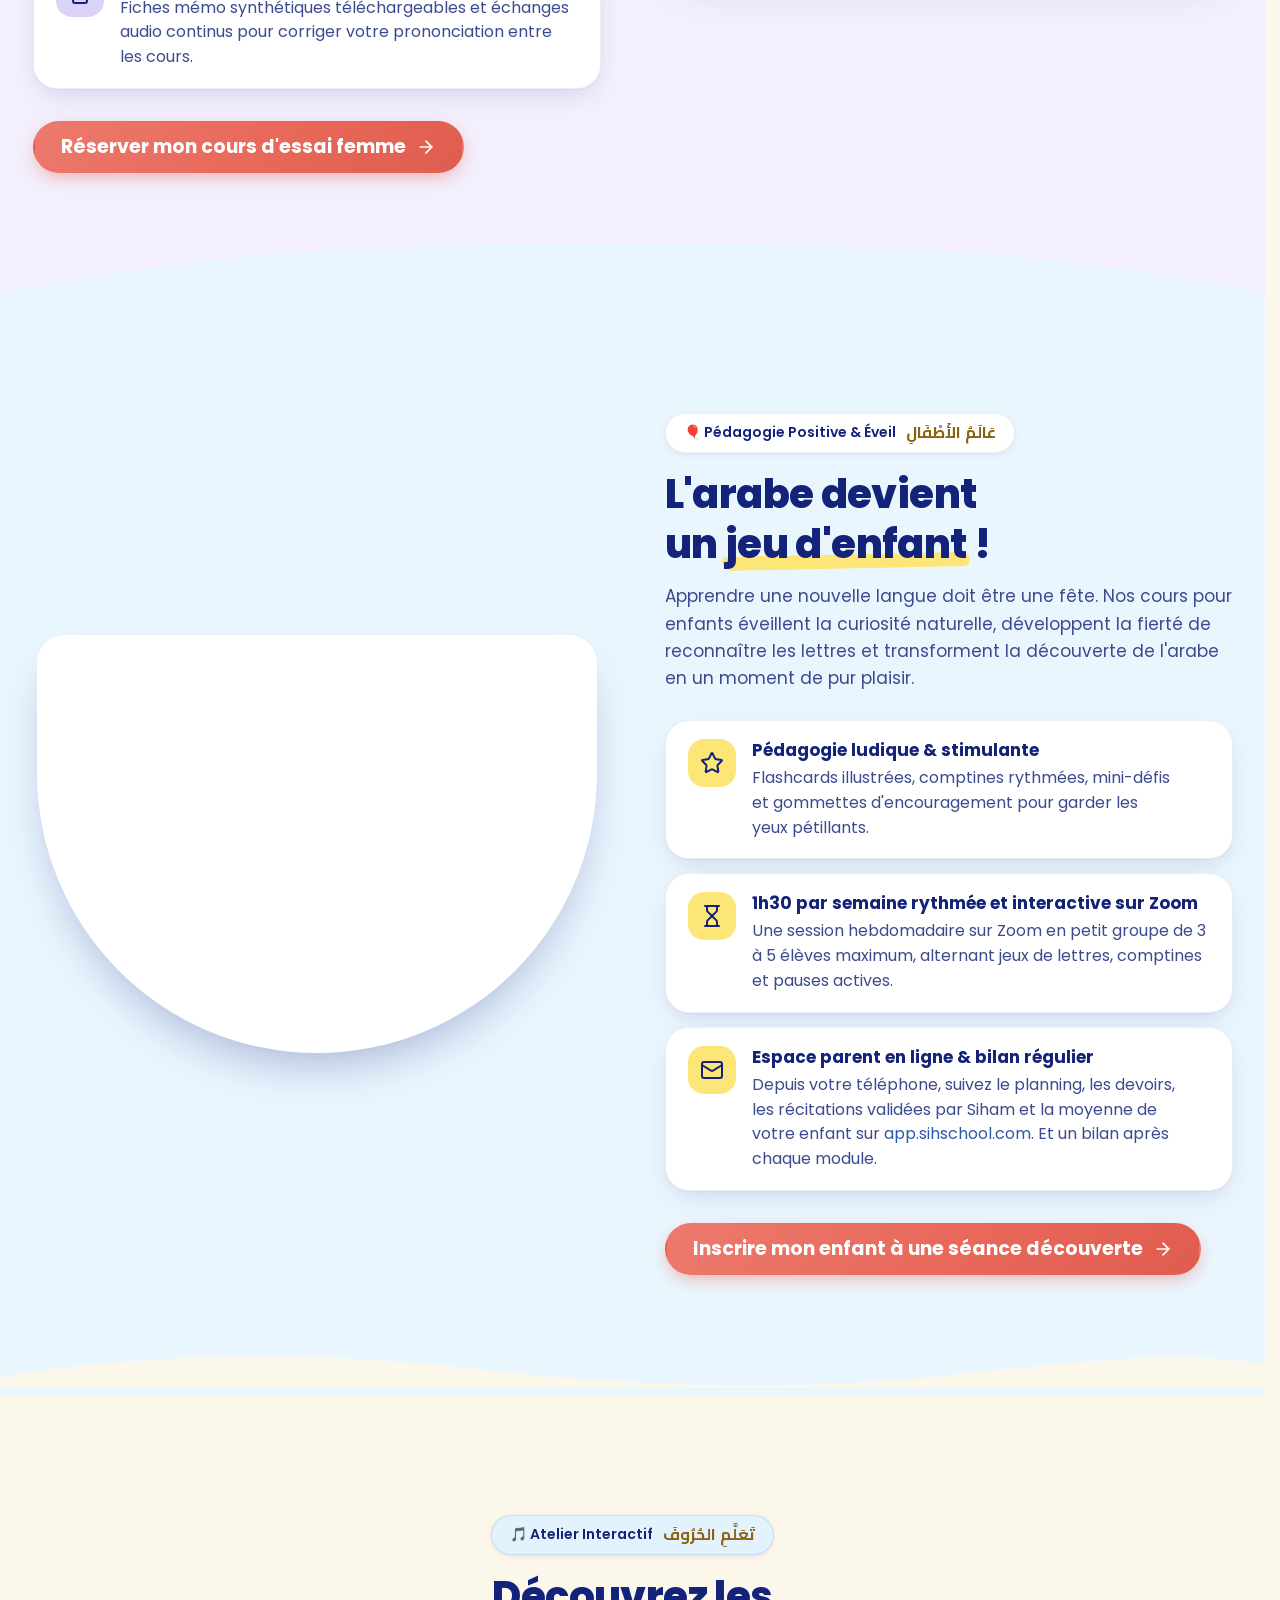
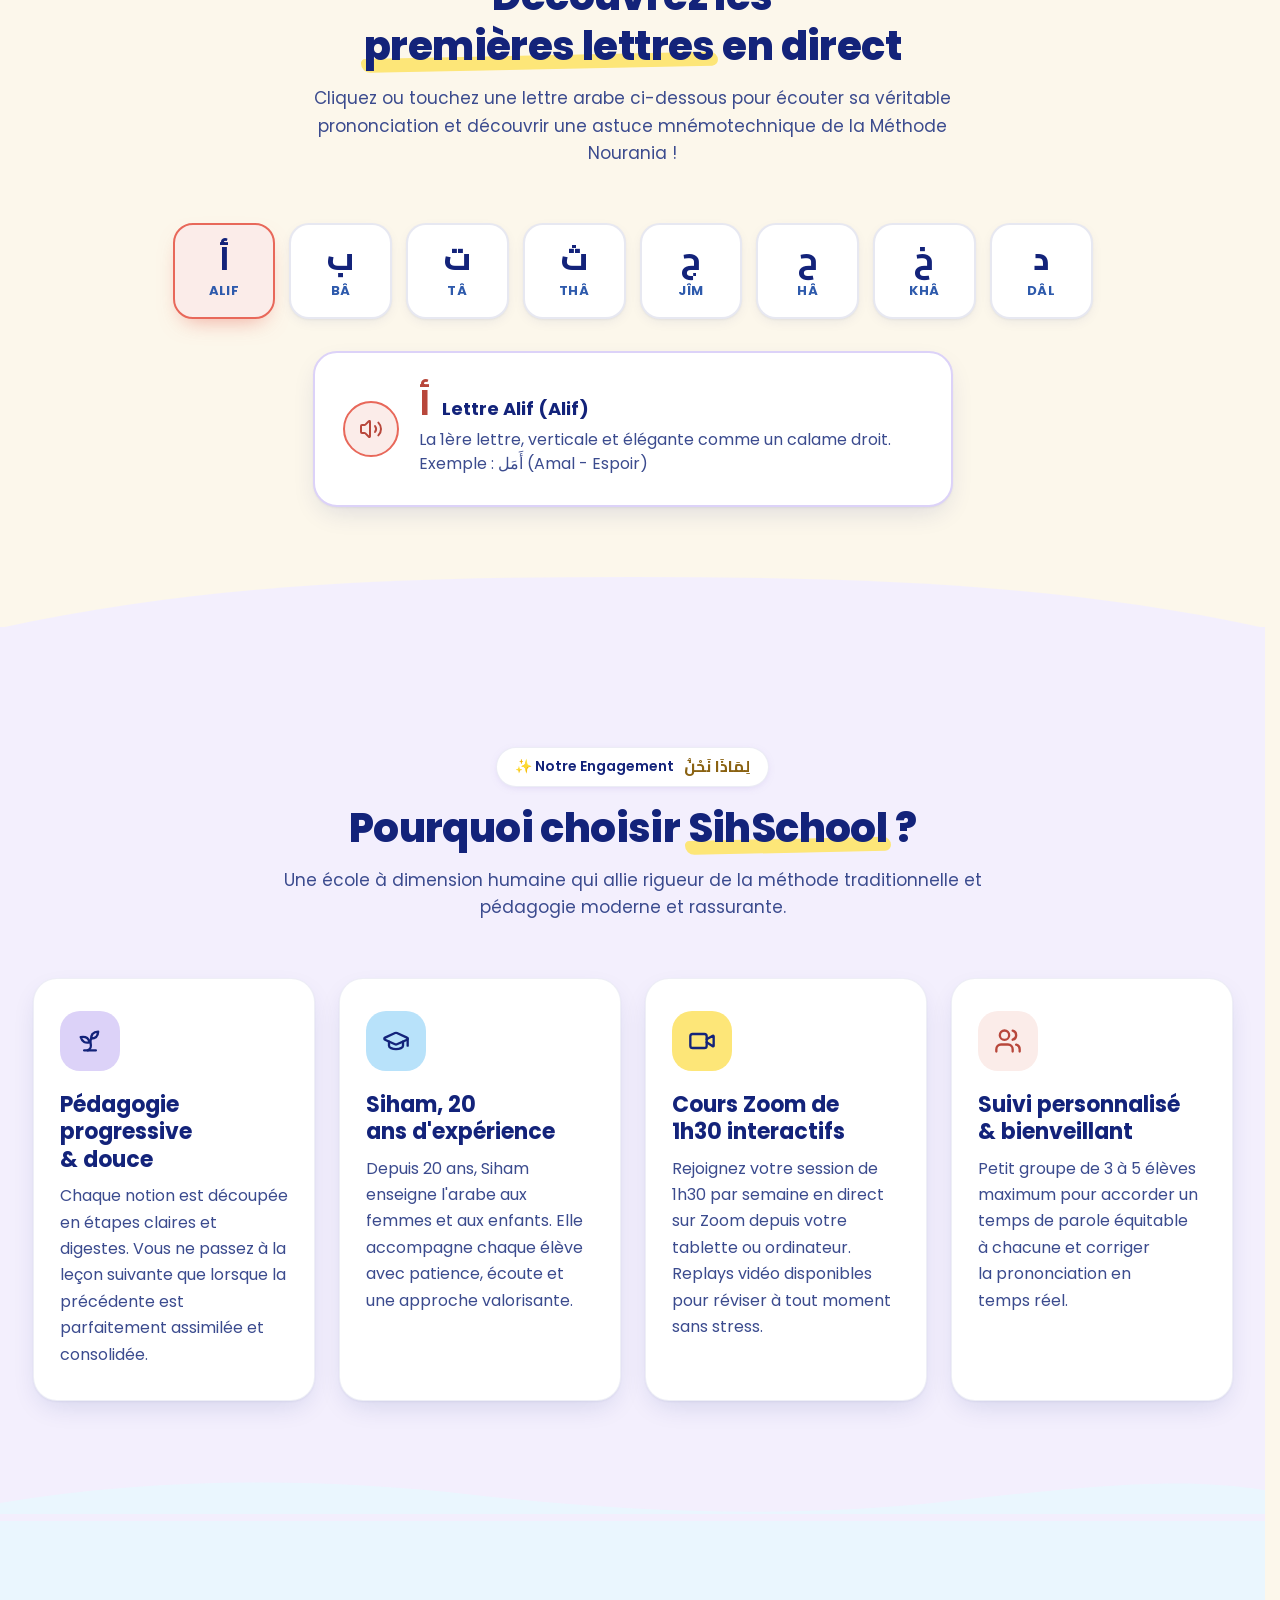
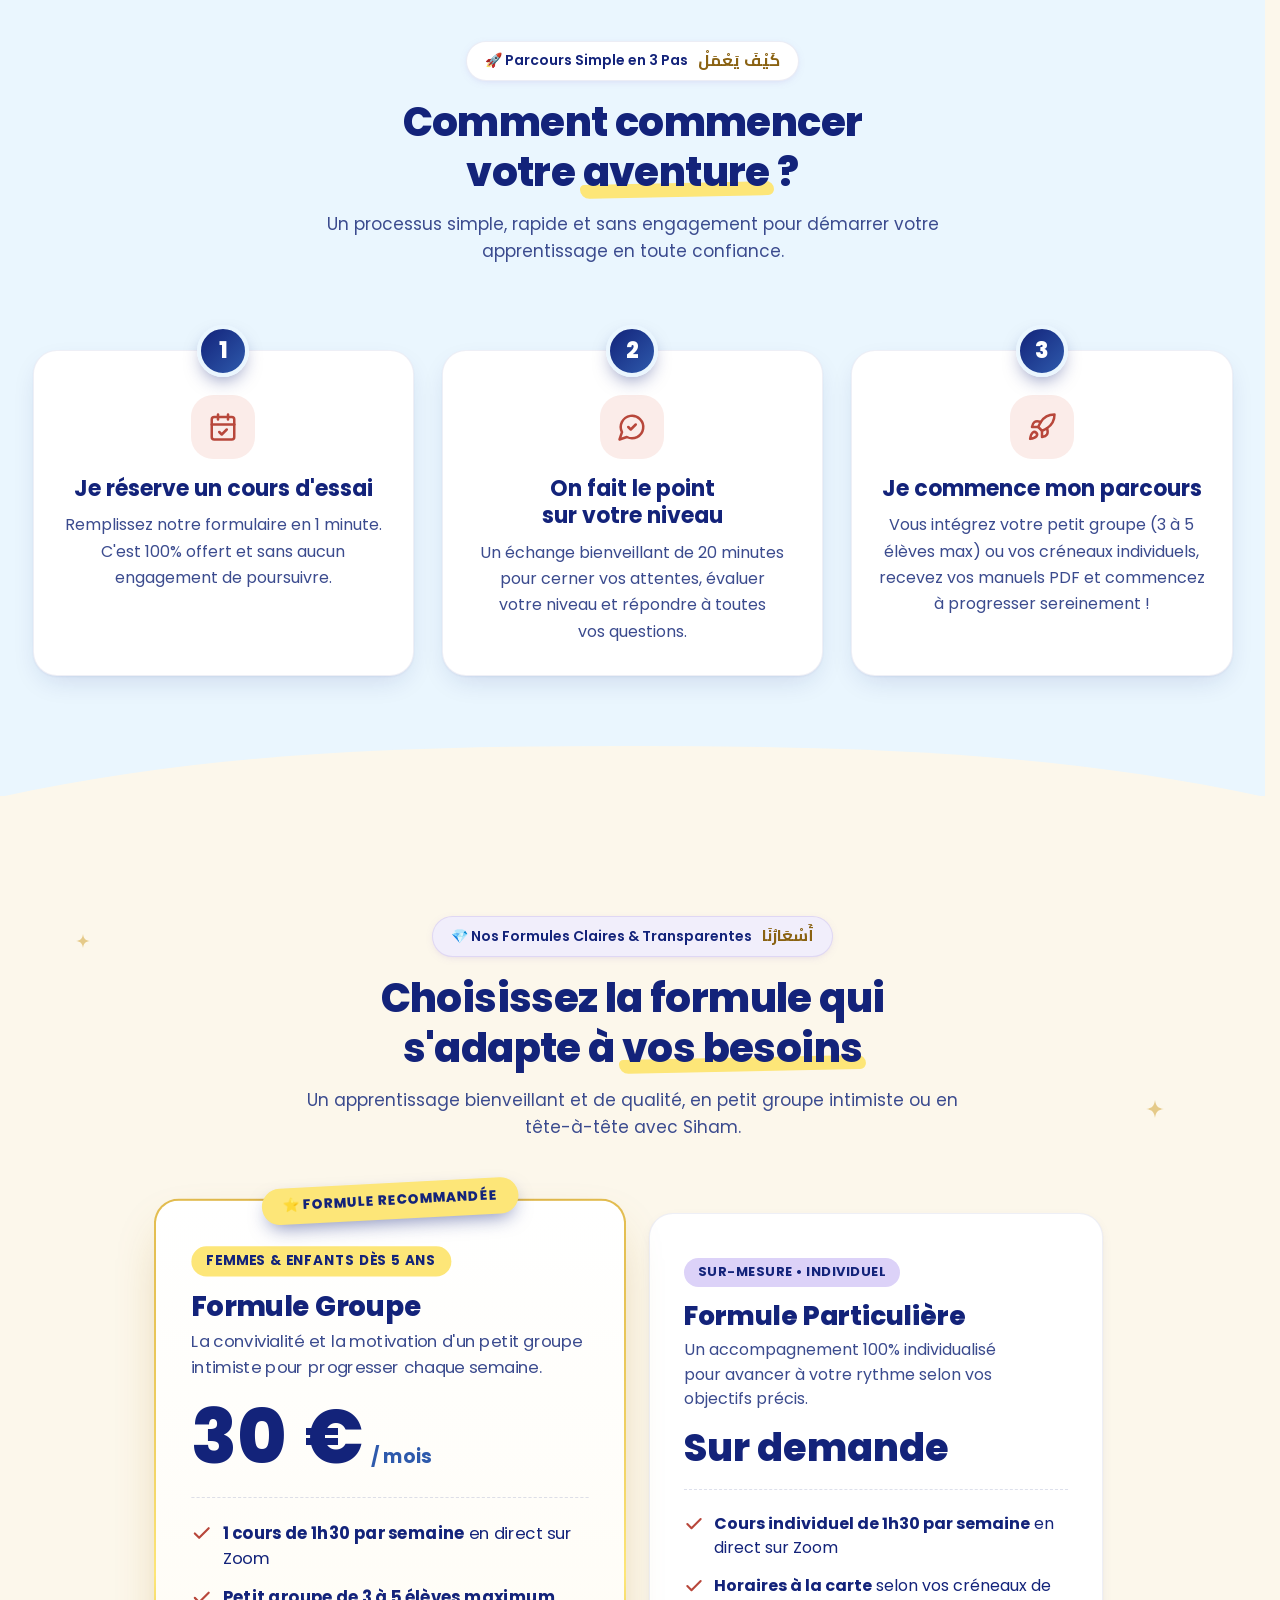
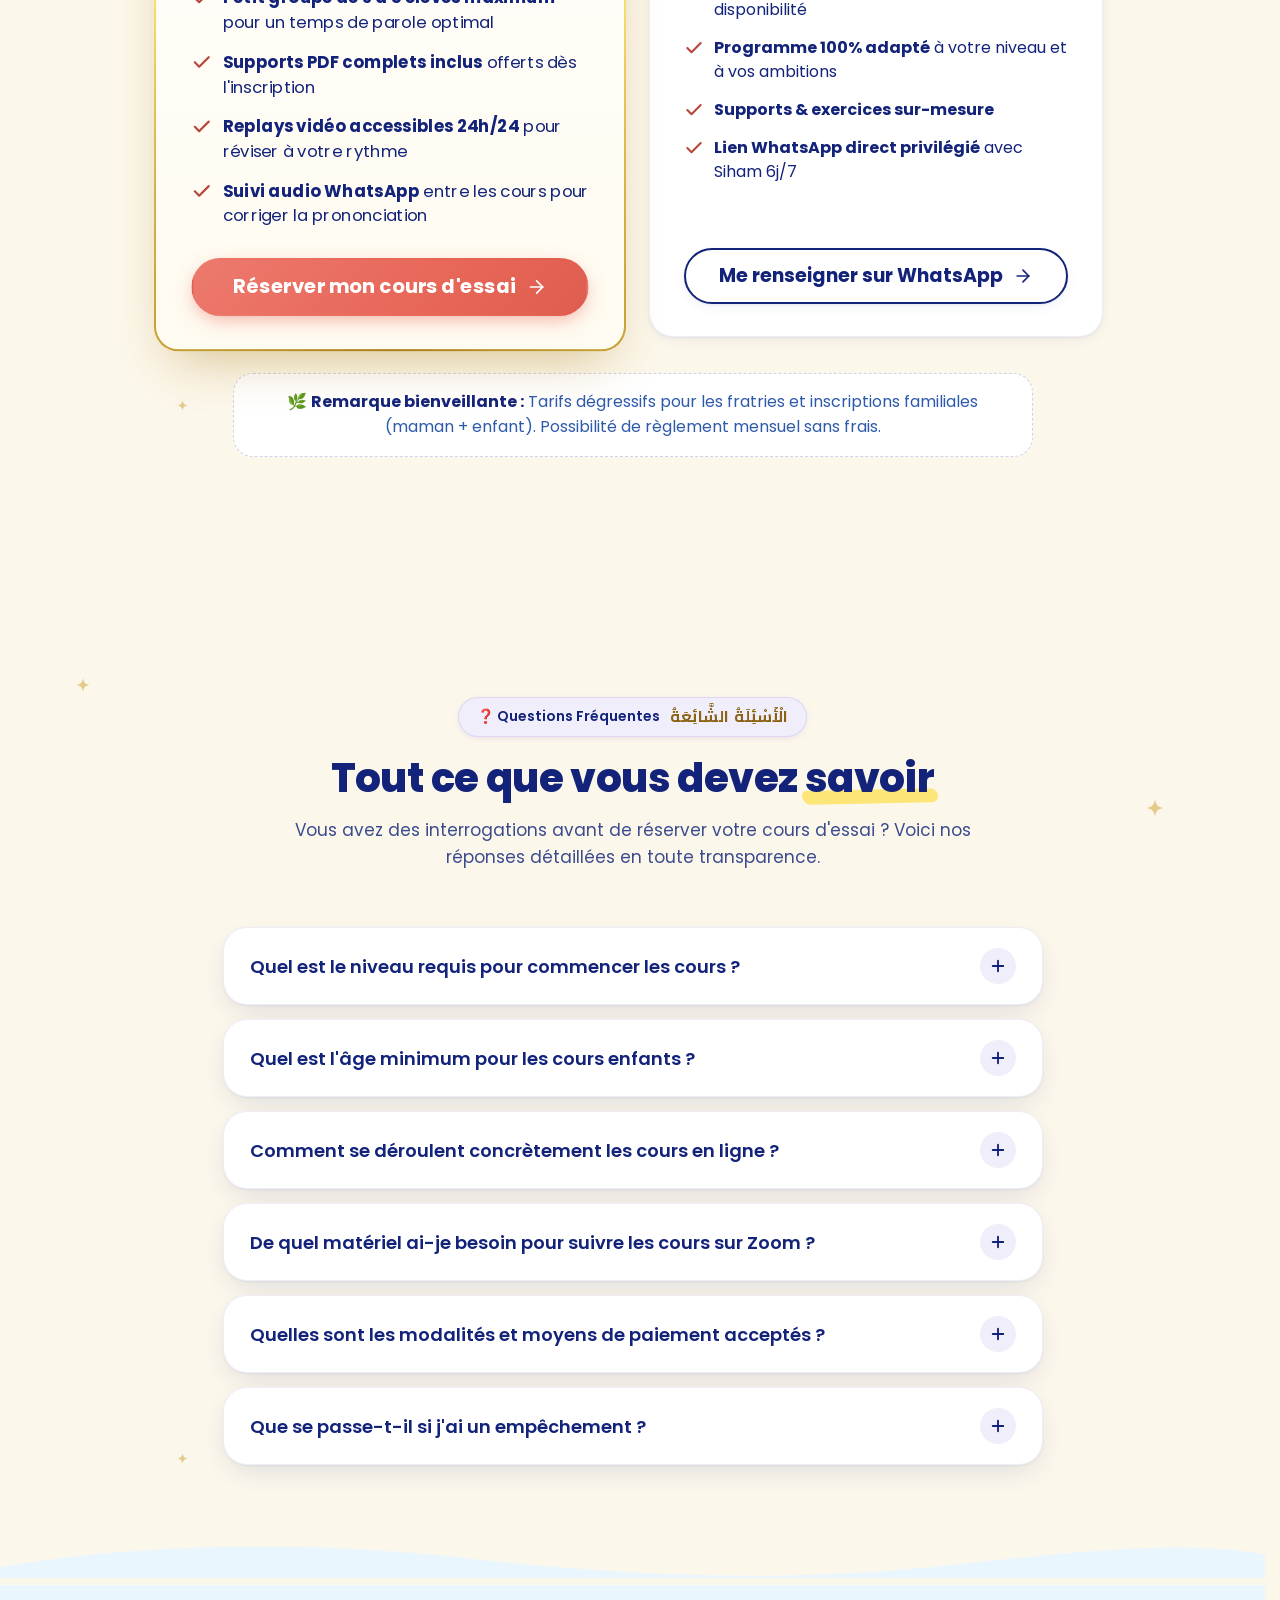
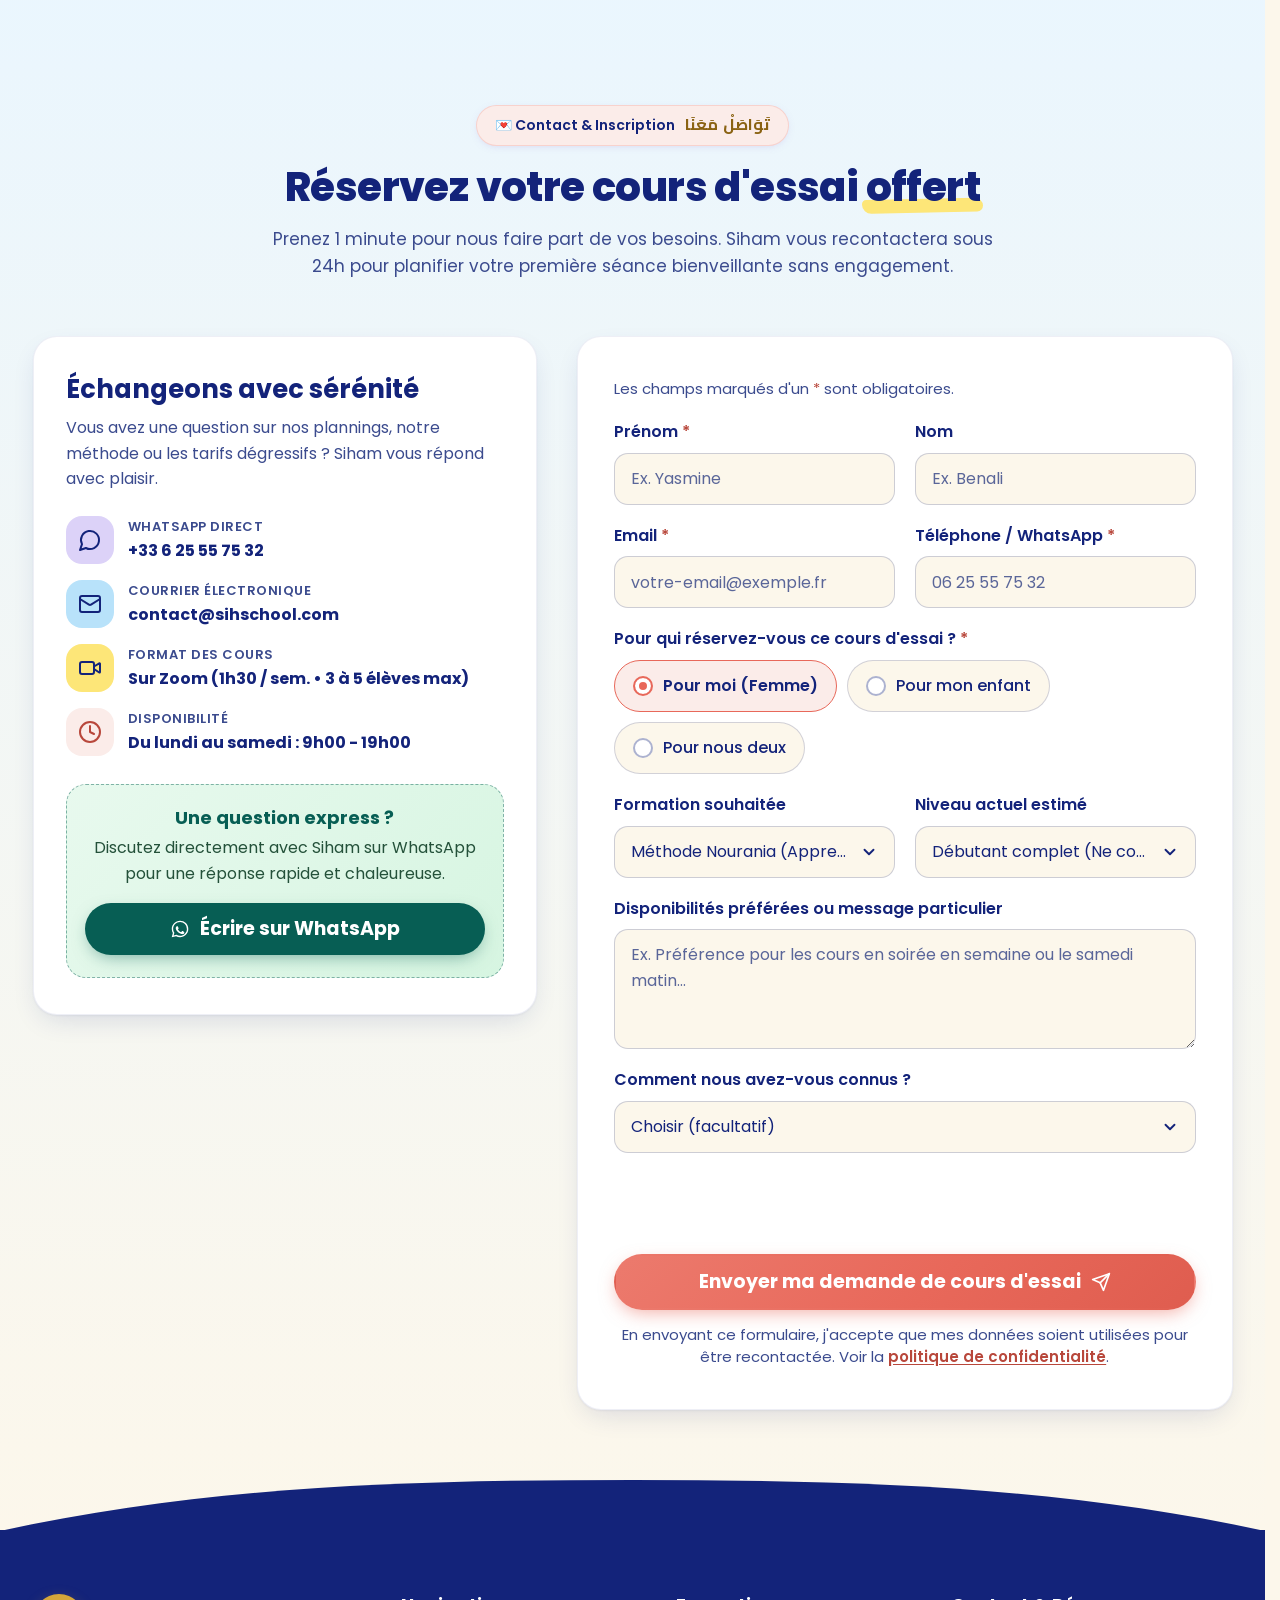
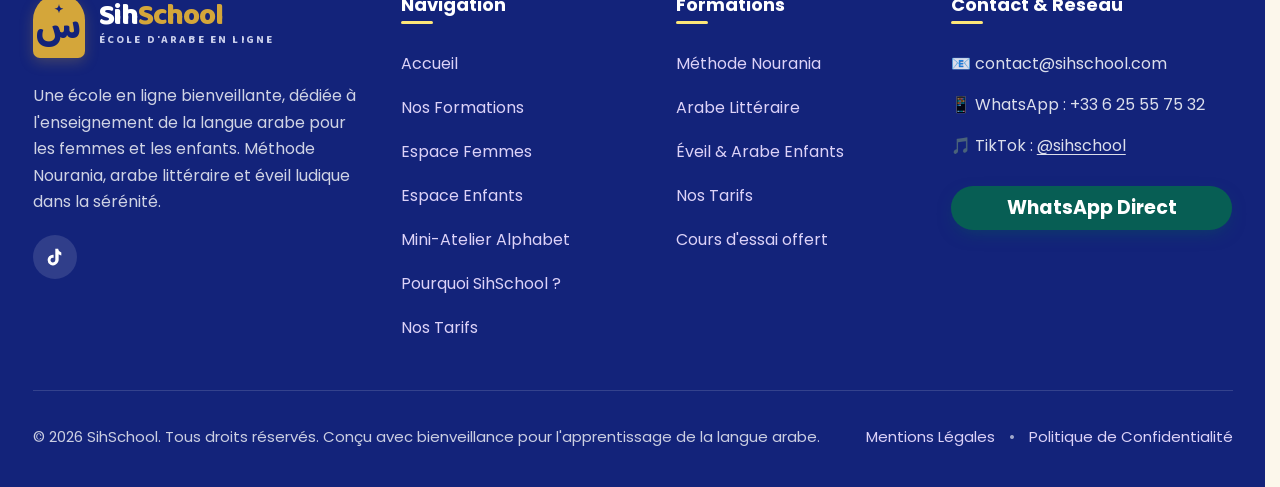
==== commit 394e7df6: "Nouveau numéro de téléphone / WhatsApp : 06 25 55 75 32 Co-Authored-By: Claude Opus 5.5 <noreply@ant" ====
--- a/index.html
+++ b/index.html
@@ -767,7 +767,7 @@
             </li>
           </ul>
           <div class="pricing-card-footer">
-            <a href="https://wa.me/33757589112?text=Bonjour%20Siham,%20je%20souhaite%20me%20renseigner%20sur%20la%20Formule%20Particulière%20(cours%20individuel)." target="_blank" rel="noopener noreferrer" class="btn btn-secondary btn-lg btn-block">
+            <a href="https://wa.me/33625557532?text=Bonjour%20Siham,%20je%20souhaite%20me%20renseigner%20sur%20la%20Formule%20Particulière%20(cours%20individuel)." target="_blank" rel="noopener noreferrer" class="btn btn-secondary btn-lg btn-block">
               <span>Me renseigner sur WhatsApp</span>
               <svg class="icon btn-arrow" aria-hidden="true"><use href="#i-arrow"/></svg>
             </a>
@@ -925,7 +925,7 @@
               <div class="method-icon" aria-hidden="true"><svg class="icon"><use href="#i-message"/></svg></div>
               <div>
                 <div class="method-label">WhatsApp Direct</div>
-                <div class="method-val">+33 7 57 58 91 12</div>
+                <div class="method-val">+33 6 25 55 75 32</div>
               </div>
             </li>
 
@@ -958,7 +958,7 @@
           <div class="whatsapp-box-highlight">
             <h4>Une question express ?</h4>
             <p>Discutez directement avec Siham sur WhatsApp pour une réponse rapide et chaleureuse.</p>
-            <a href="https://wa.me/33757589112?text=Bonjour%20Siham,%20je%20souhaite%20des%20renseignements%20sur%20les%20cours%20d'arabe%20!" target="_blank" rel="noopener noreferrer" class="btn btn-whatsapp btn-block">
+            <a href="https://wa.me/33625557532?text=Bonjour%20Siham,%20je%20souhaite%20des%20renseignements%20sur%20les%20cours%20d'arabe%20!" target="_blank" rel="noopener noreferrer" class="btn btn-whatsapp btn-block">
               <svg class="icon icon-fill" aria-hidden="true"><use href="#i-whatsapp"/></svg>
               <span>Écrire sur WhatsApp</span>
             </a>
@@ -997,7 +997,7 @@
               </div>
               <div class="form-group">
                 <label for="clientPhone" class="form-label">Téléphone / WhatsApp <span class="req" aria-hidden="true">*</span></label>
-                <input type="tel" id="clientPhone" name="phone" class="form-input" placeholder="07 57 58 91 12" autocomplete="tel" inputmode="tel" maxlength="20" required aria-describedby="clientPhone-error">
+                <input type="tel" id="clientPhone" name="phone" class="form-input" placeholder="06 25 55 75 32" autocomplete="tel" inputmode="tel" maxlength="20" required aria-describedby="clientPhone-error">
                 <p class="field-error" id="clientPhone-error"></p>
               </div>
             </div>
@@ -1136,10 +1136,10 @@
           <h2 class="footer-title">Contact & Réseau</h2>
           <ul class="footer-contact-list">
             <li><span aria-hidden="true">📧</span> <a href="mailto:contact@sihschool.com">contact@sihschool.com</a></li>
-            <li><span aria-hidden="true">📱</span> WhatsApp : +33 7 57 58 91 12</li>
+            <li><span aria-hidden="true">📱</span> WhatsApp : +33 6 25 55 75 32</li>
             <li><span aria-hidden="true">🎵</span> TikTok : <a href="https://www.tiktok.com/@sihschool" target="_blank" rel="noopener noreferrer" class="link-underline">@sihschool</a></li>
           </ul>
-          <a href="https://wa.me/33757589112" target="_blank" rel="noopener noreferrer" class="btn btn-whatsapp btn-sm btn-block footer-wa-btn">
+          <a href="https://wa.me/33625557532" target="_blank" rel="noopener noreferrer" class="btn btn-whatsapp btn-sm btn-block footer-wa-btn">
             <span>WhatsApp Direct</span>
           </a>
         </div>
@@ -1163,7 +1163,7 @@
     <div class="whatsapp-bubble-popup" id="whatsappBubble" aria-hidden="true">
       <span>Besoin d'un conseil ?</span> 🌸
     </div>
-    <a href="https://wa.me/33757589112?text=Bonjour%20SihSchool,%20je%20souhaite%20des%20informations%20sur%20vos%20cours%20d'arabe%20!" target="_blank" rel="noopener noreferrer" class="floating-wa-btn" aria-label="Ouvrir WhatsApp pour discuter avec l'école">
+    <a href="https://wa.me/33625557532?text=Bonjour%20SihSchool,%20je%20souhaite%20des%20informations%20sur%20vos%20cours%20d'arabe%20!" target="_blank" rel="noopener noreferrer" class="floating-wa-btn" aria-label="Ouvrir WhatsApp pour discuter avec l'école">
       <svg class="icon icon-fill" aria-hidden="true"><use href="#i-whatsapp"/></svg>
     </a>
   </aside>
